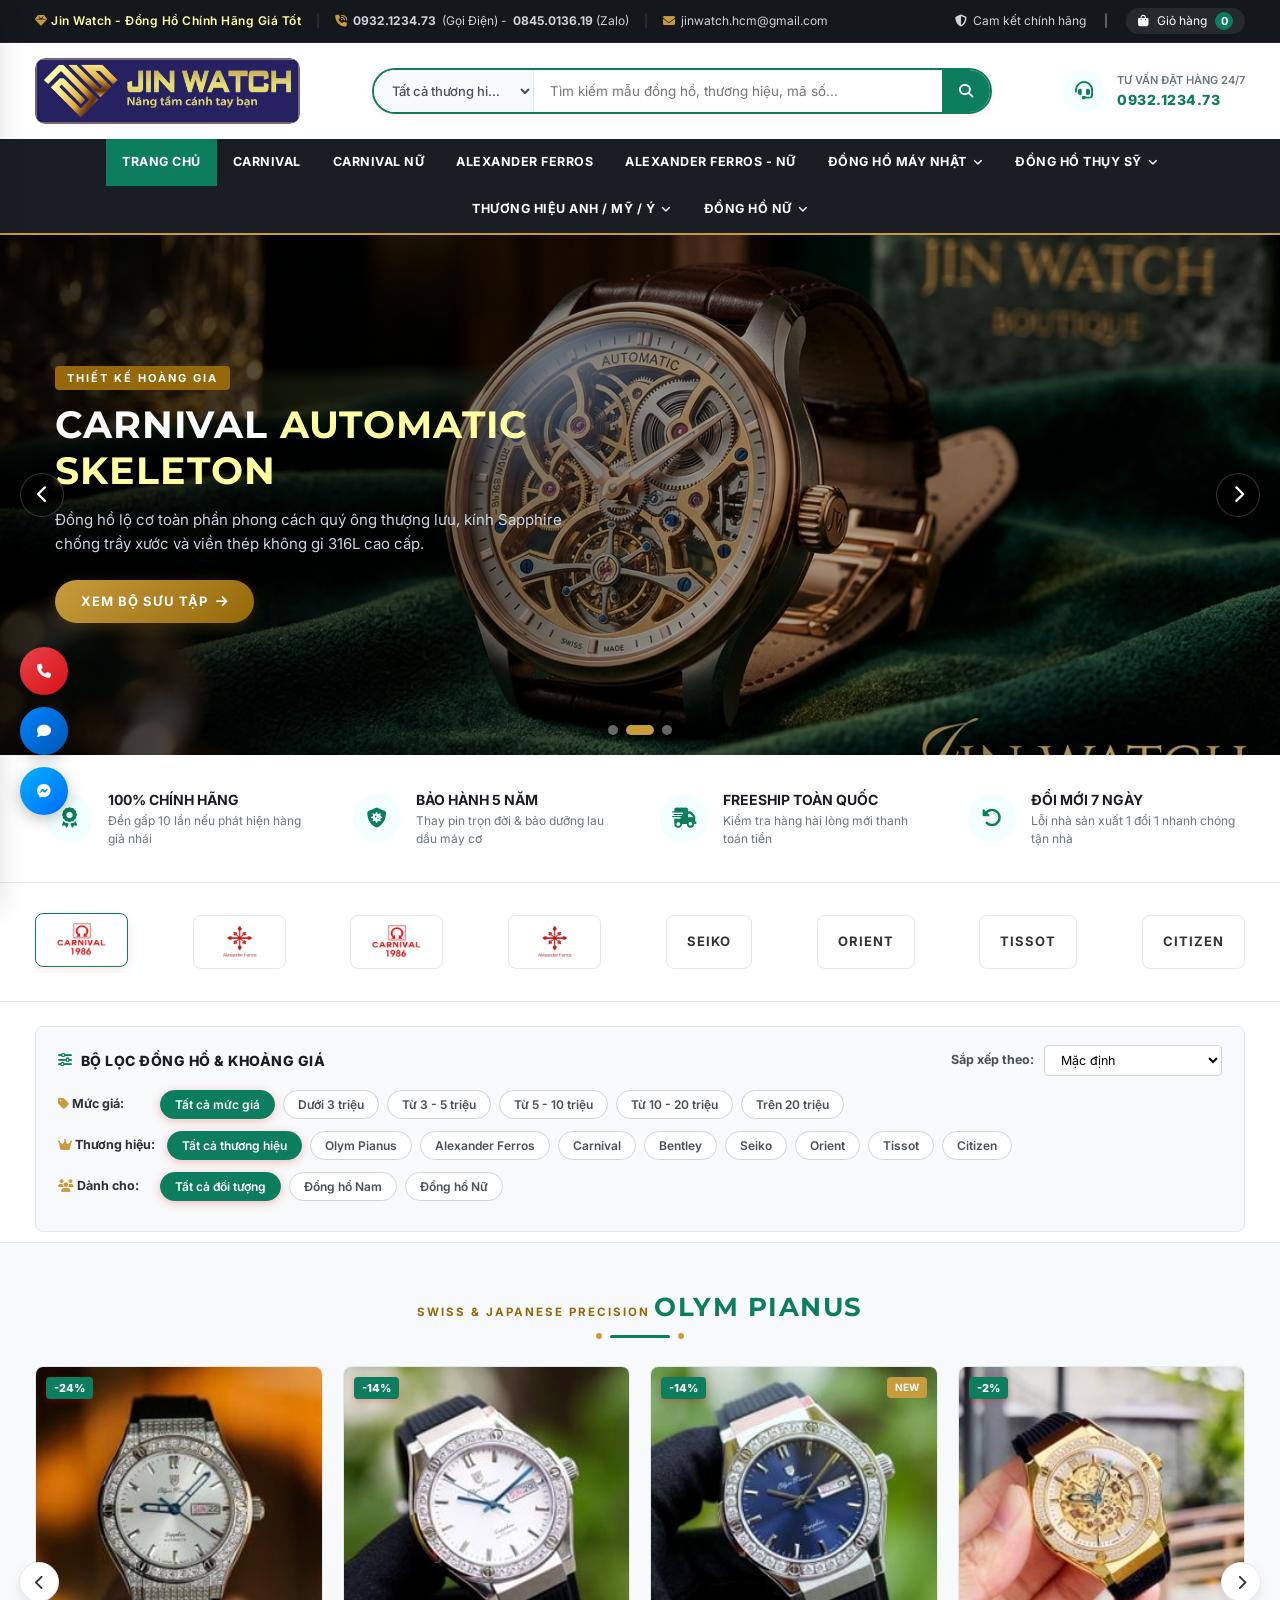
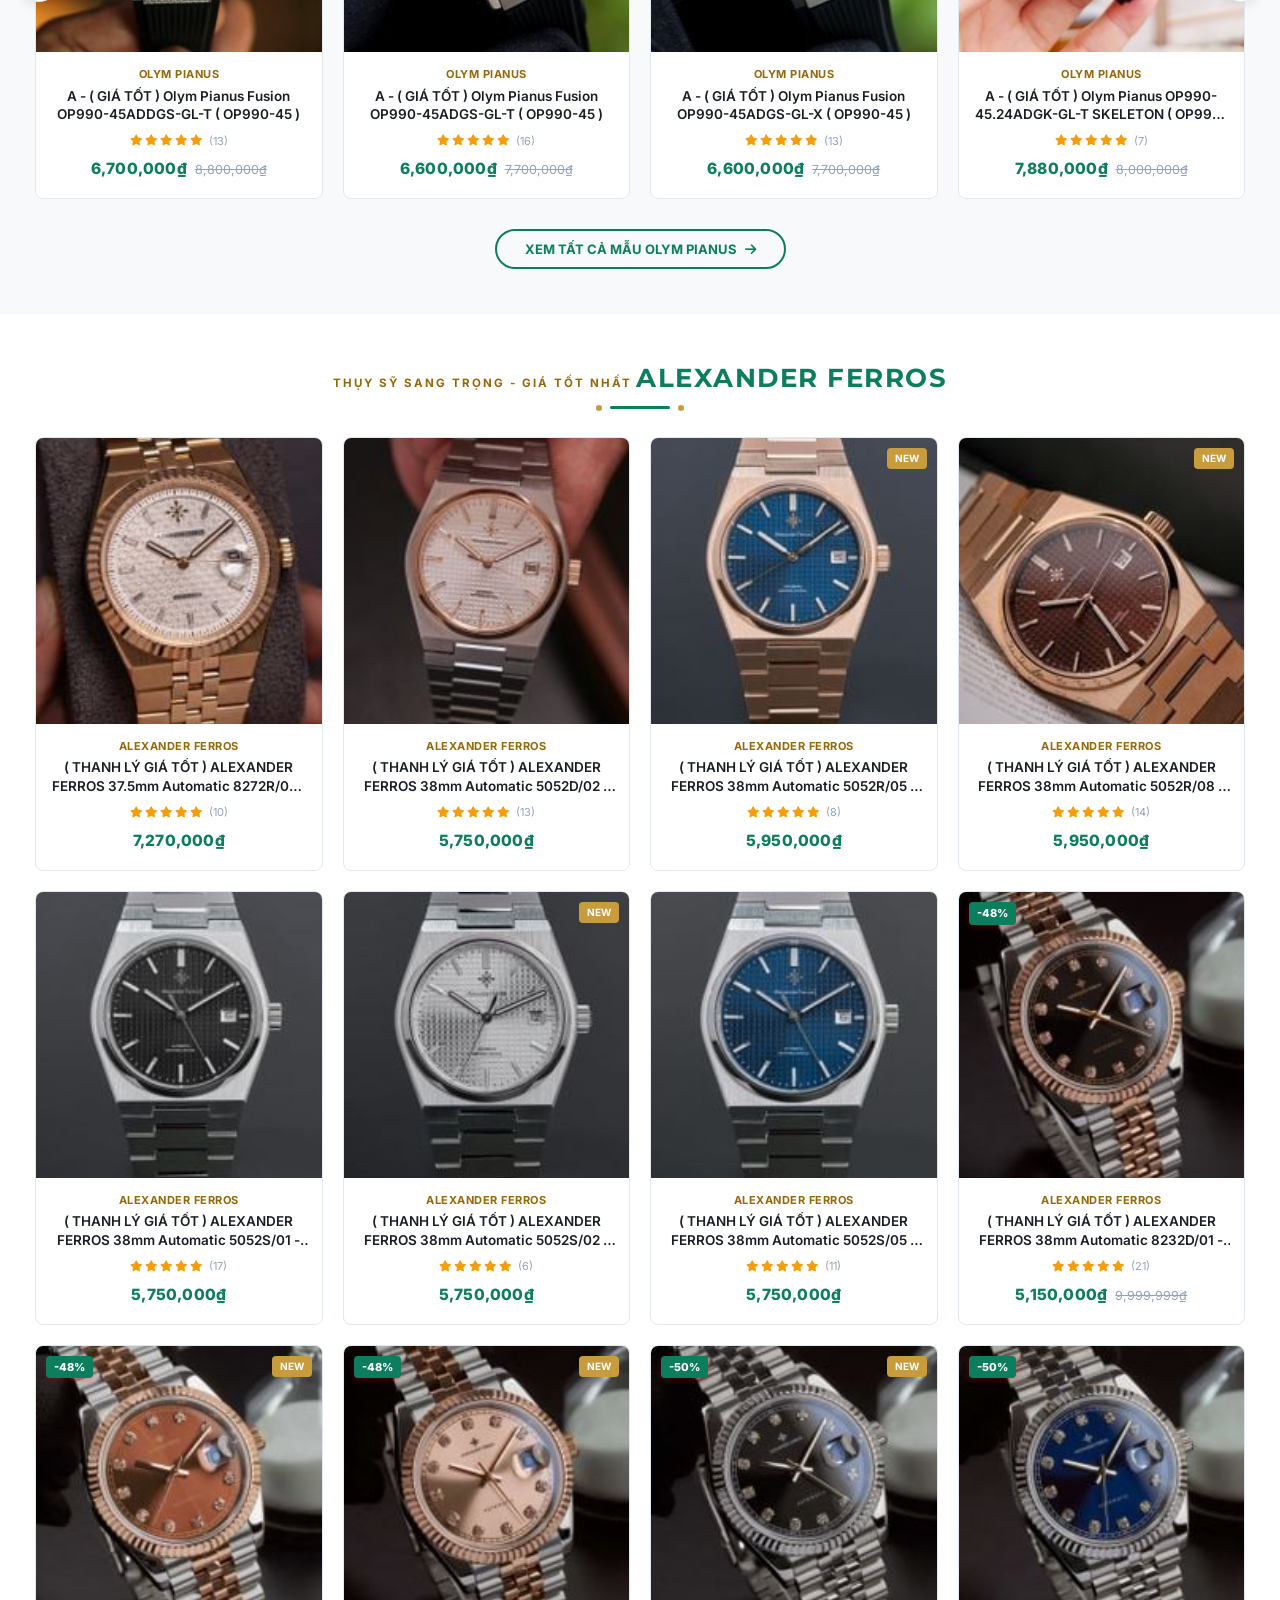
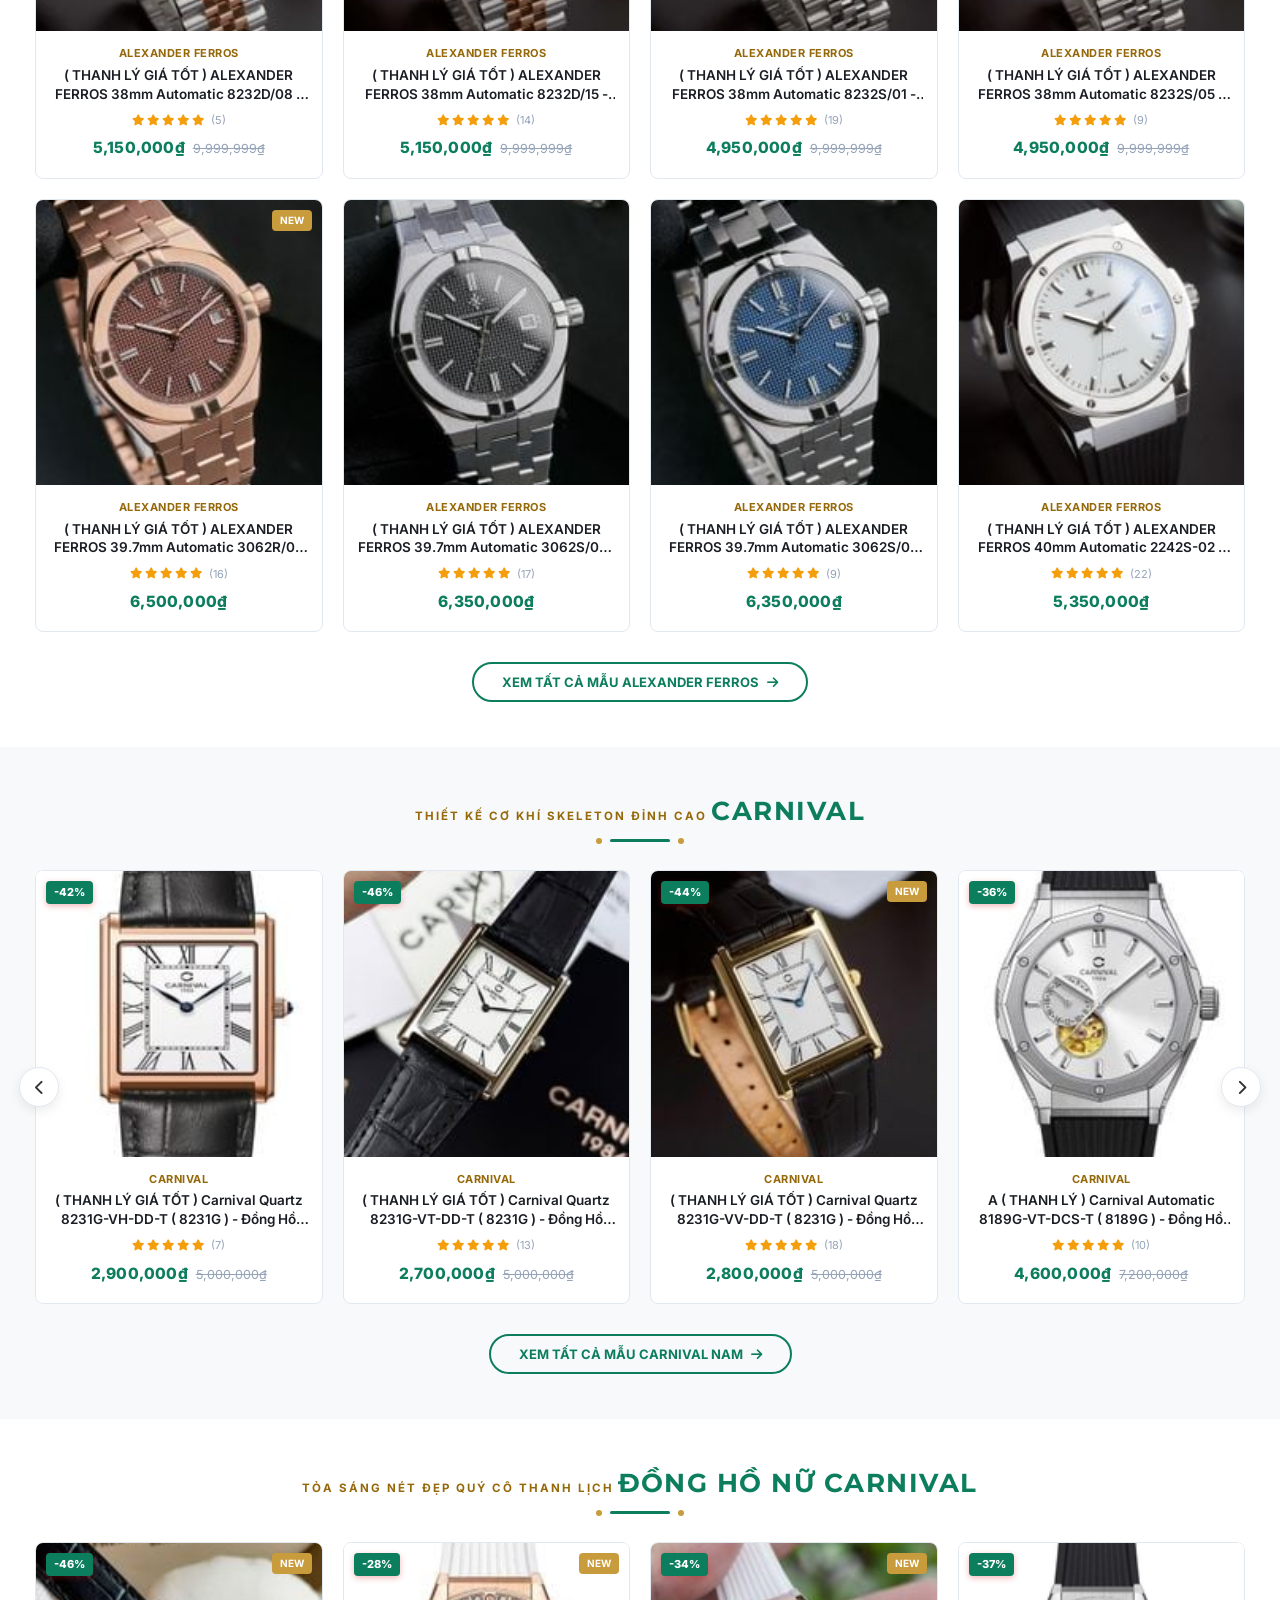
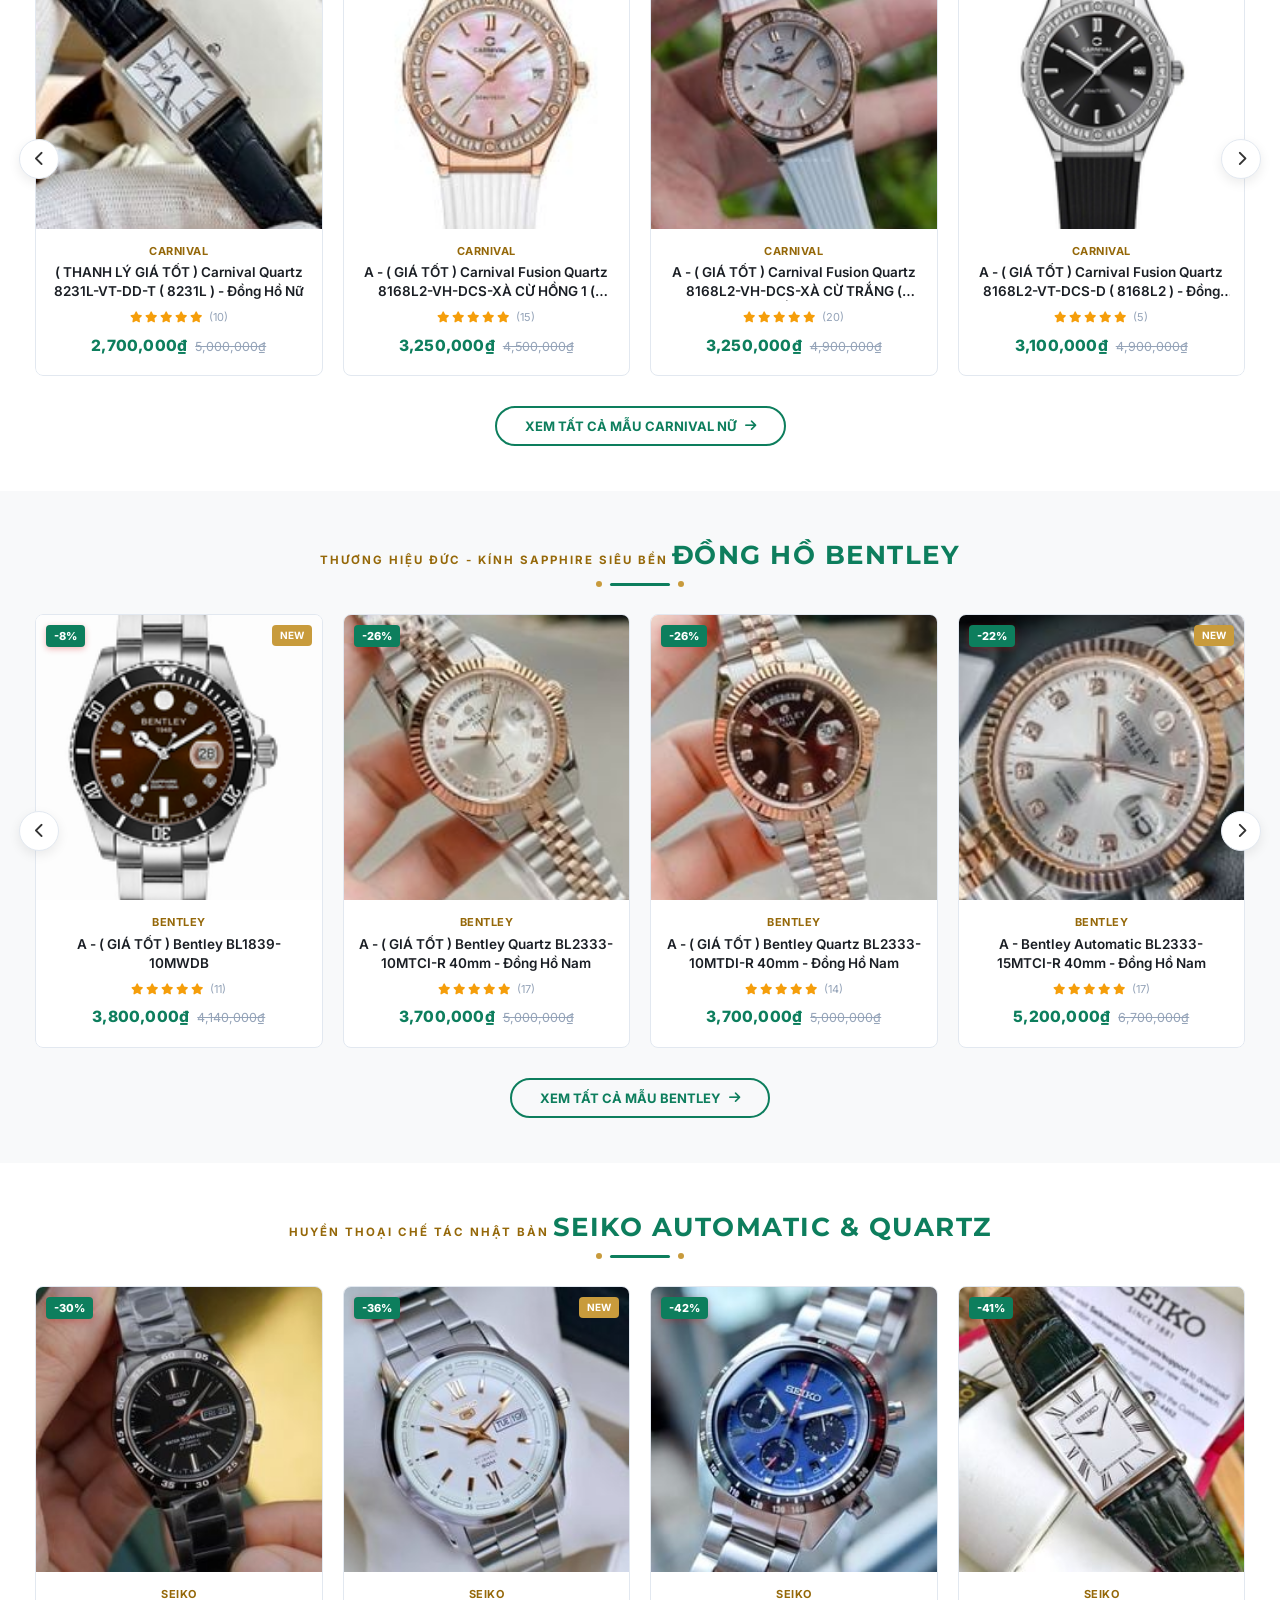
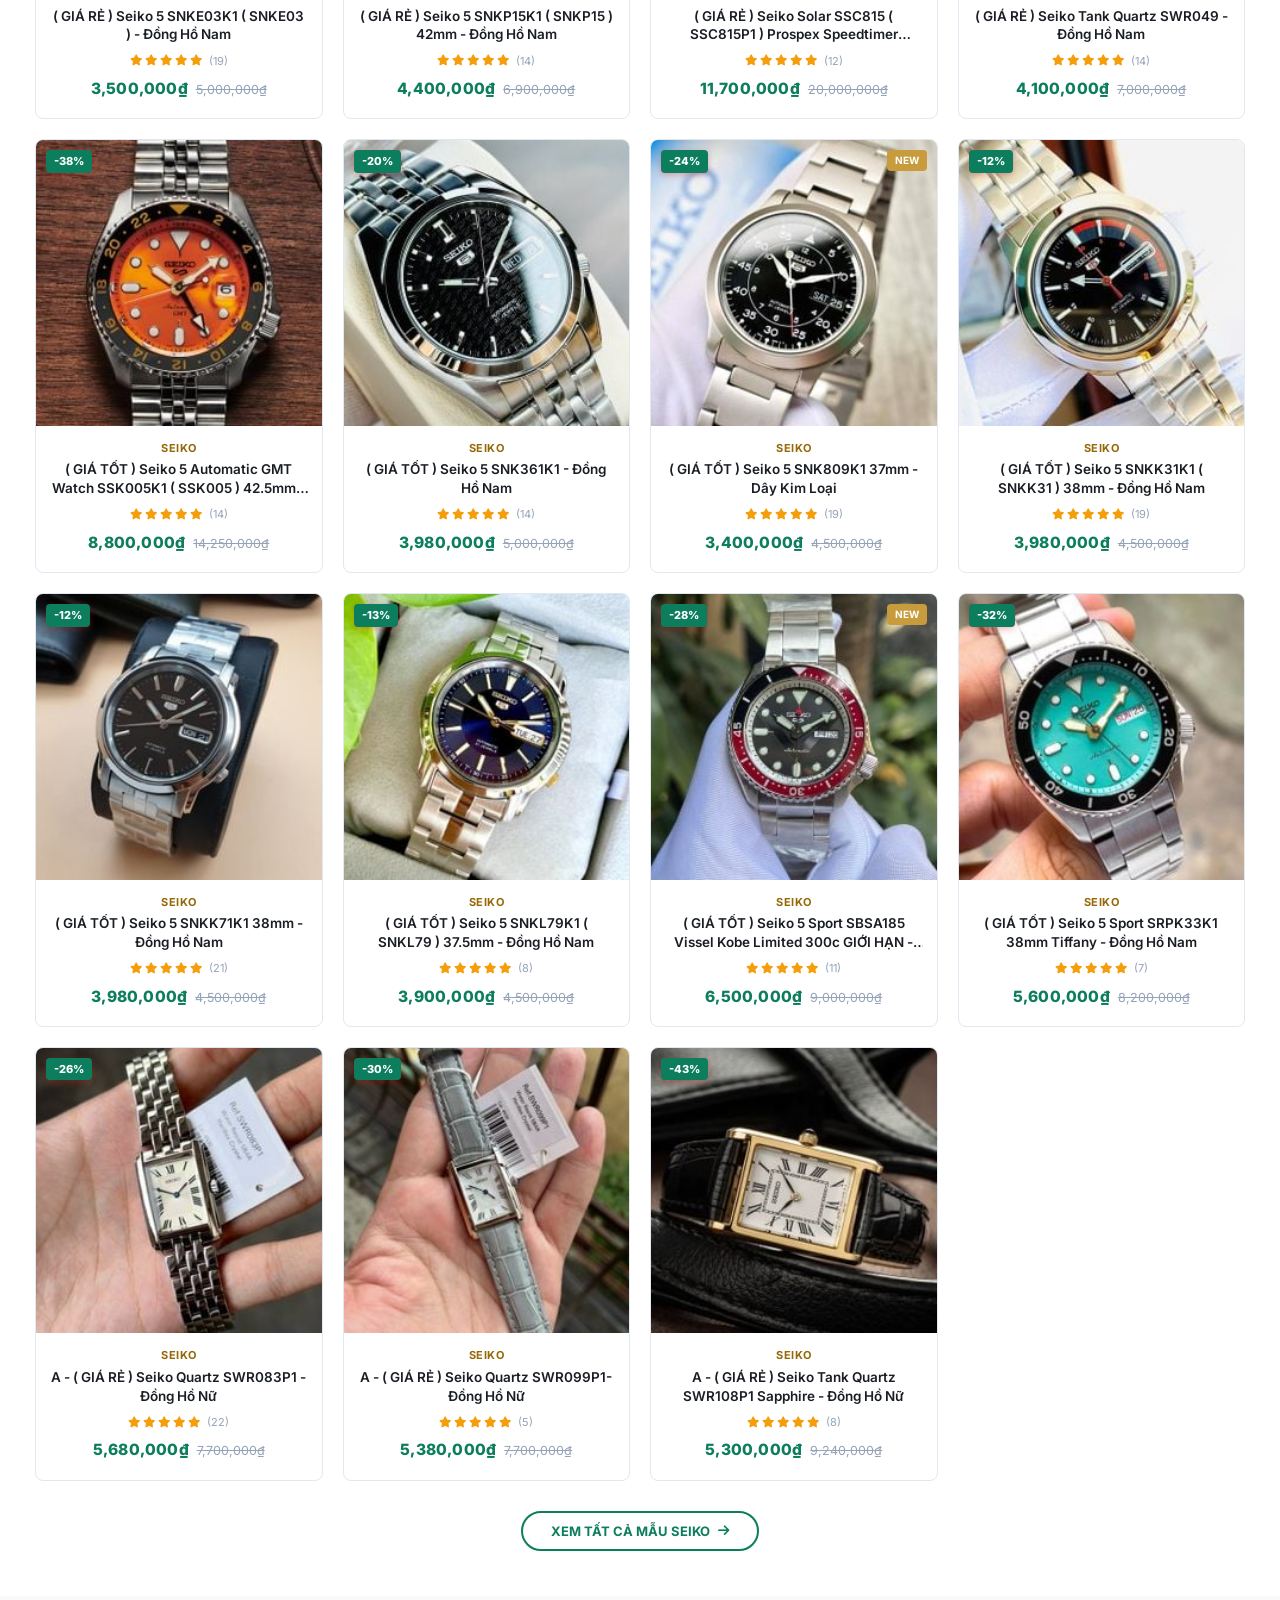
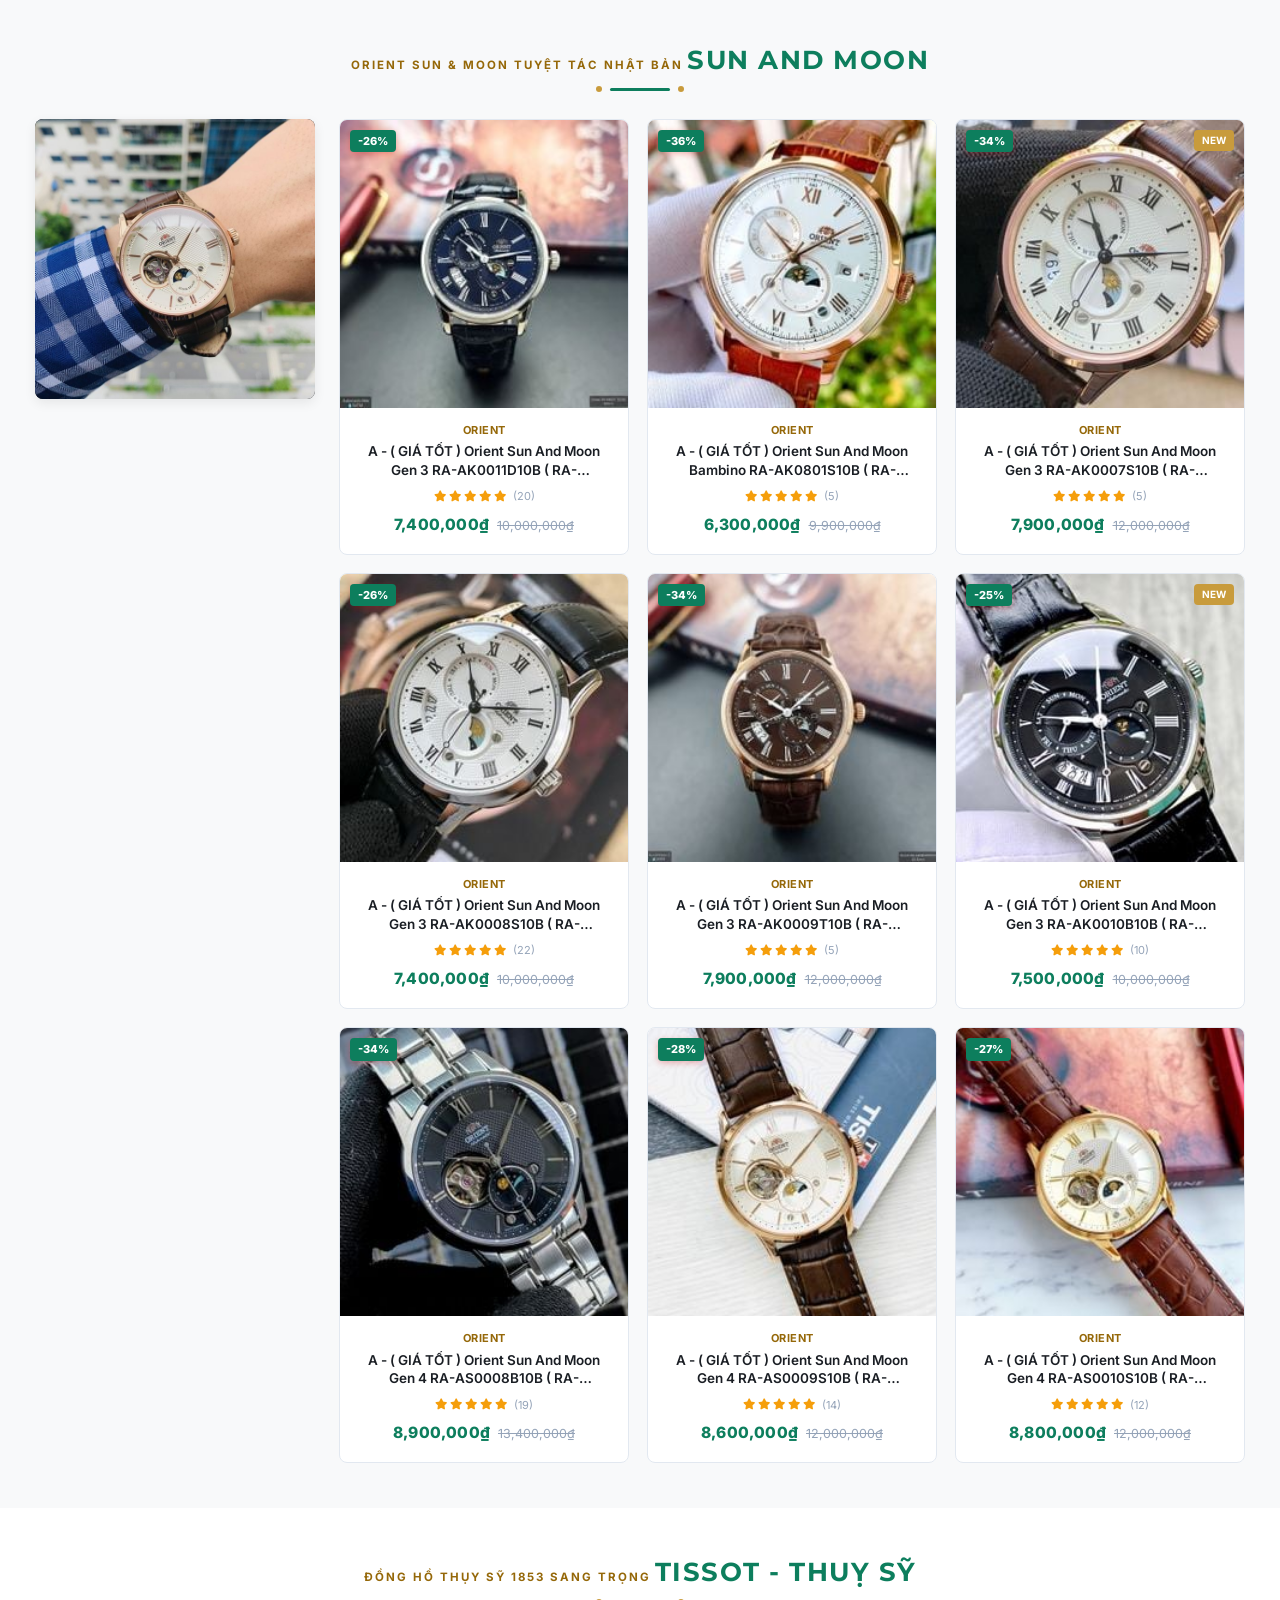
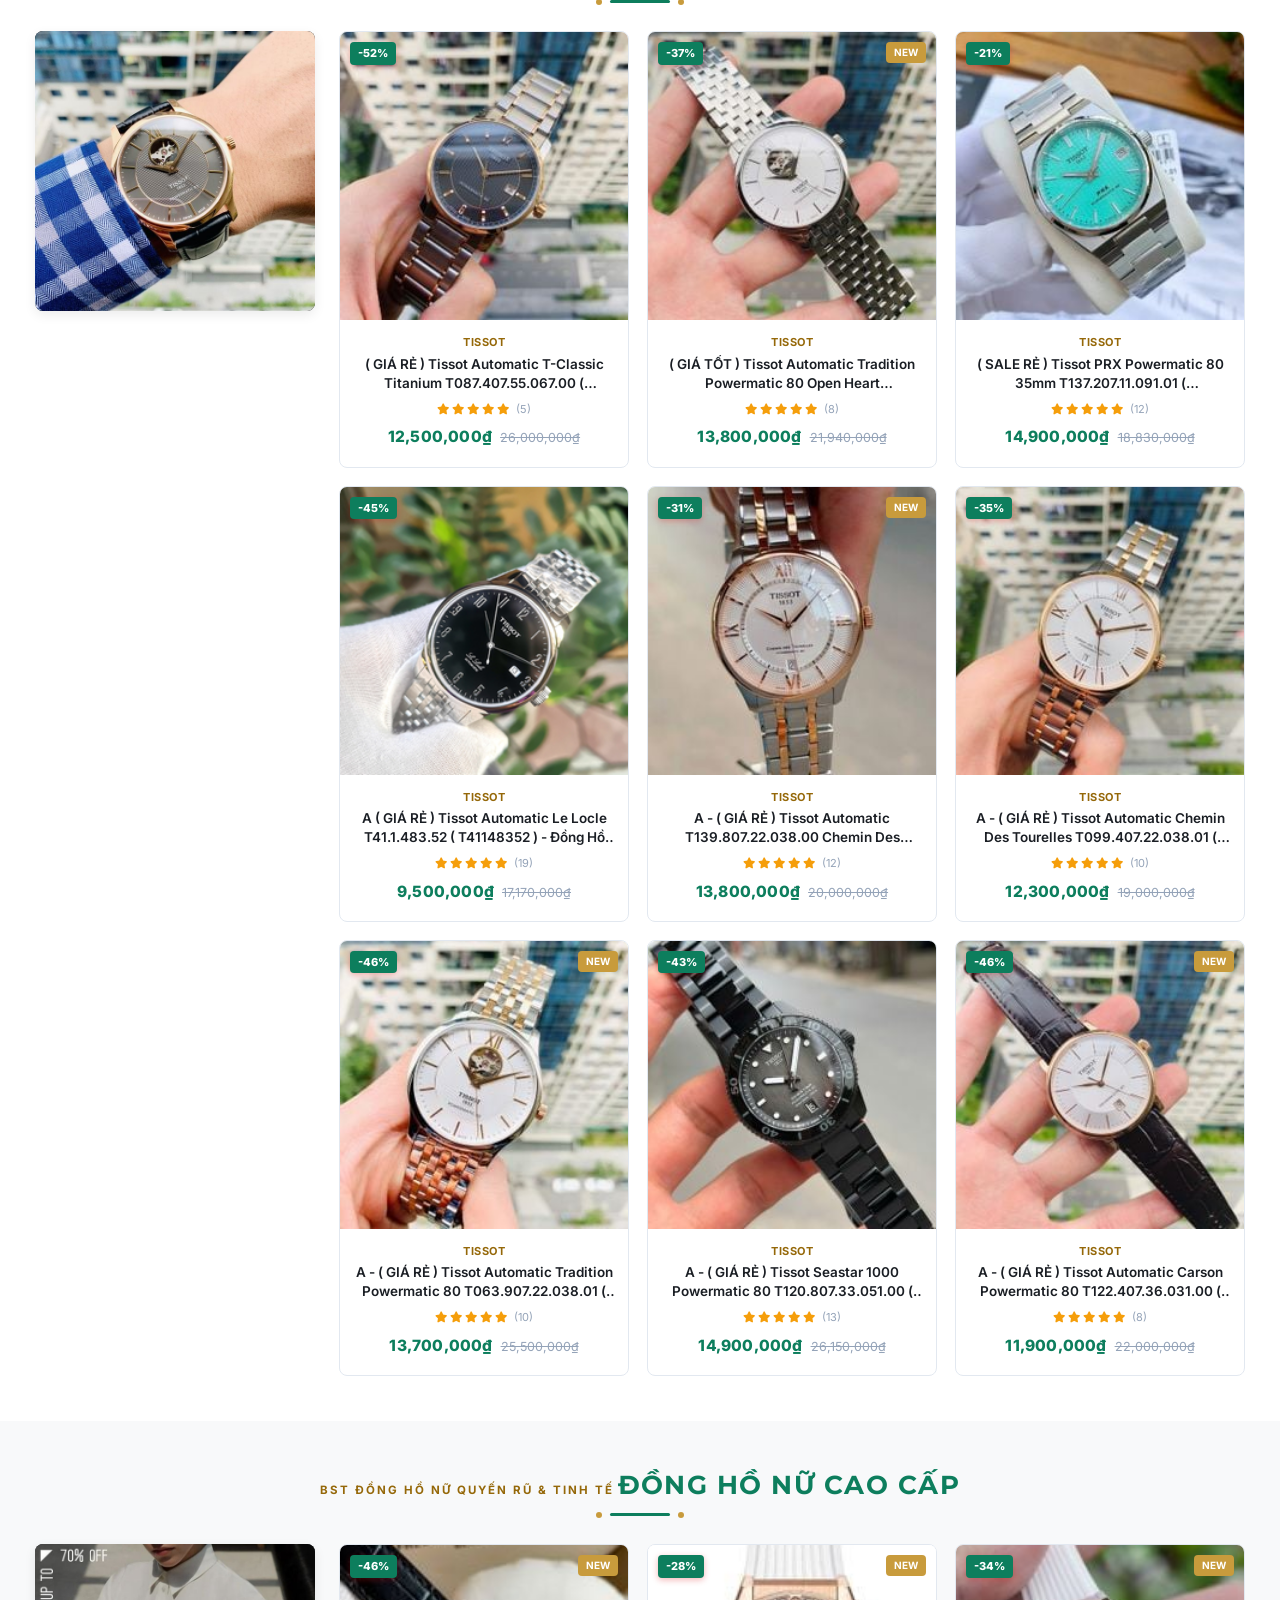
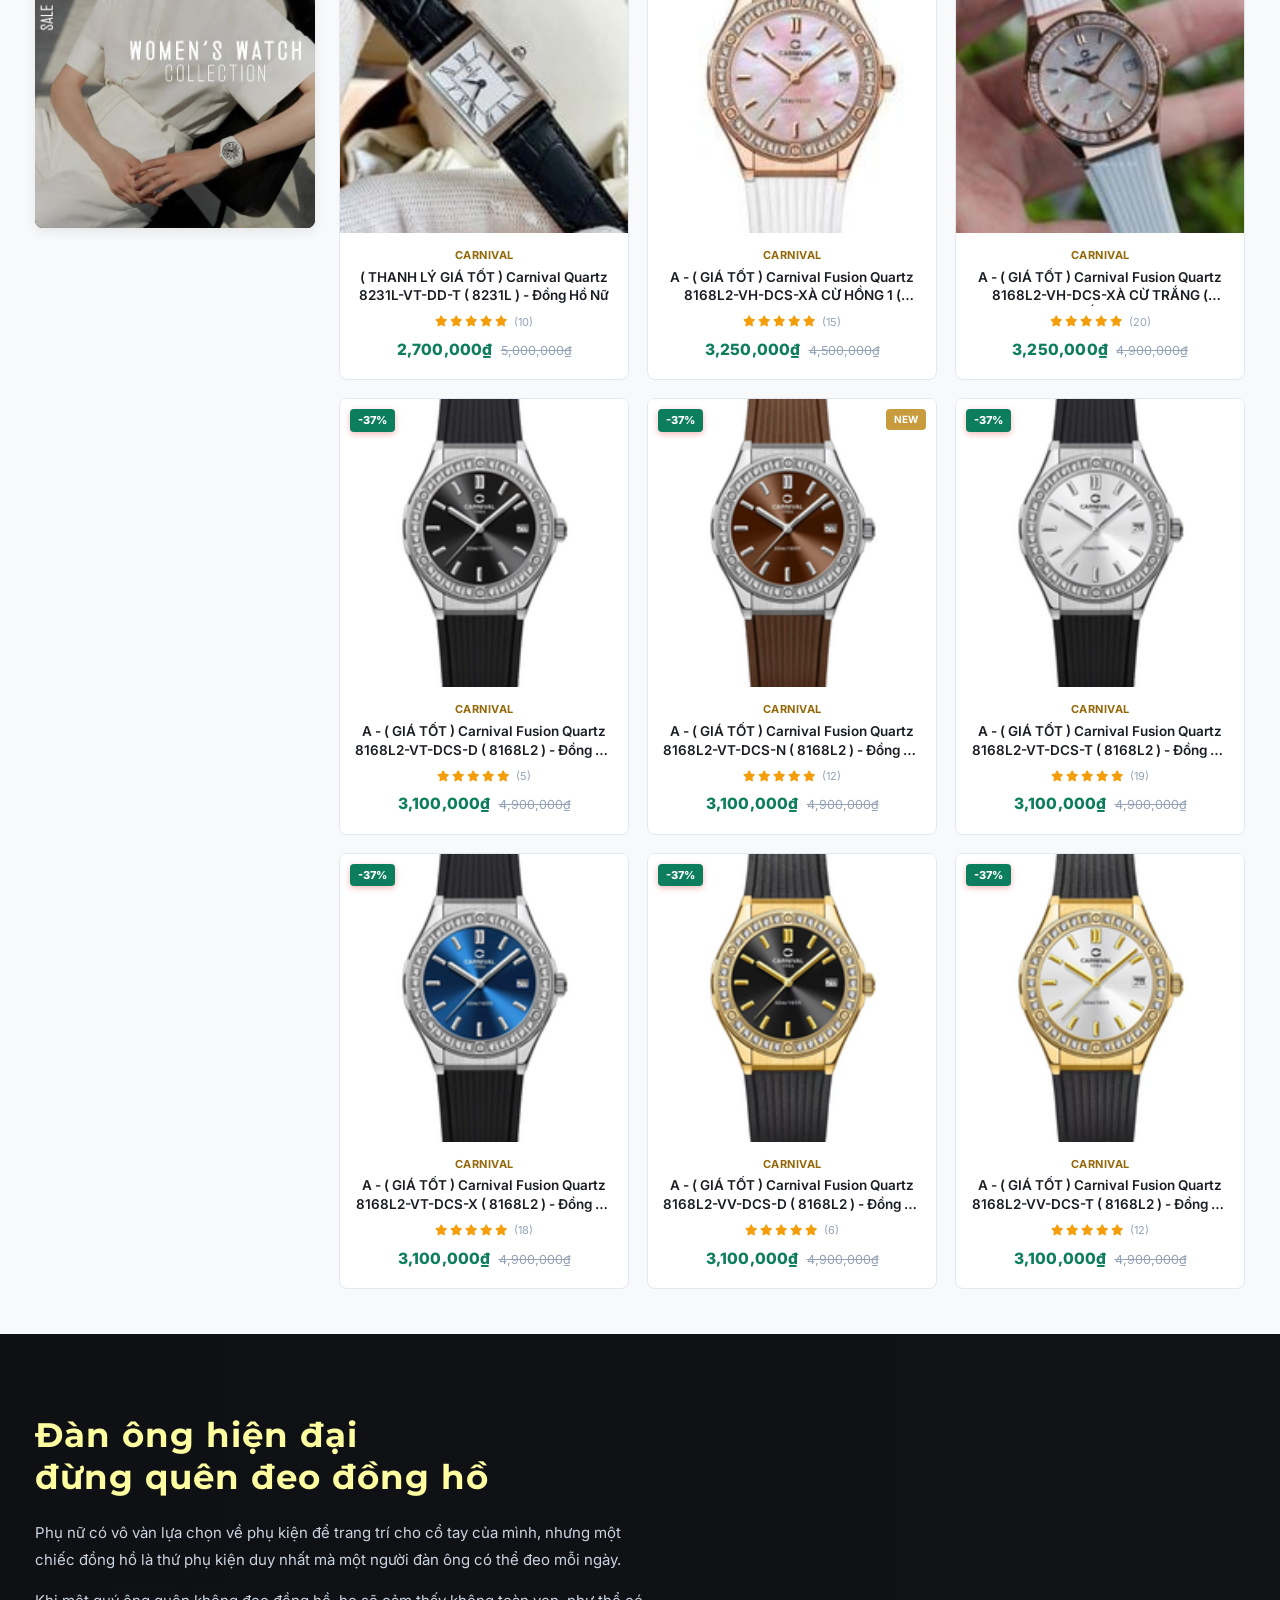
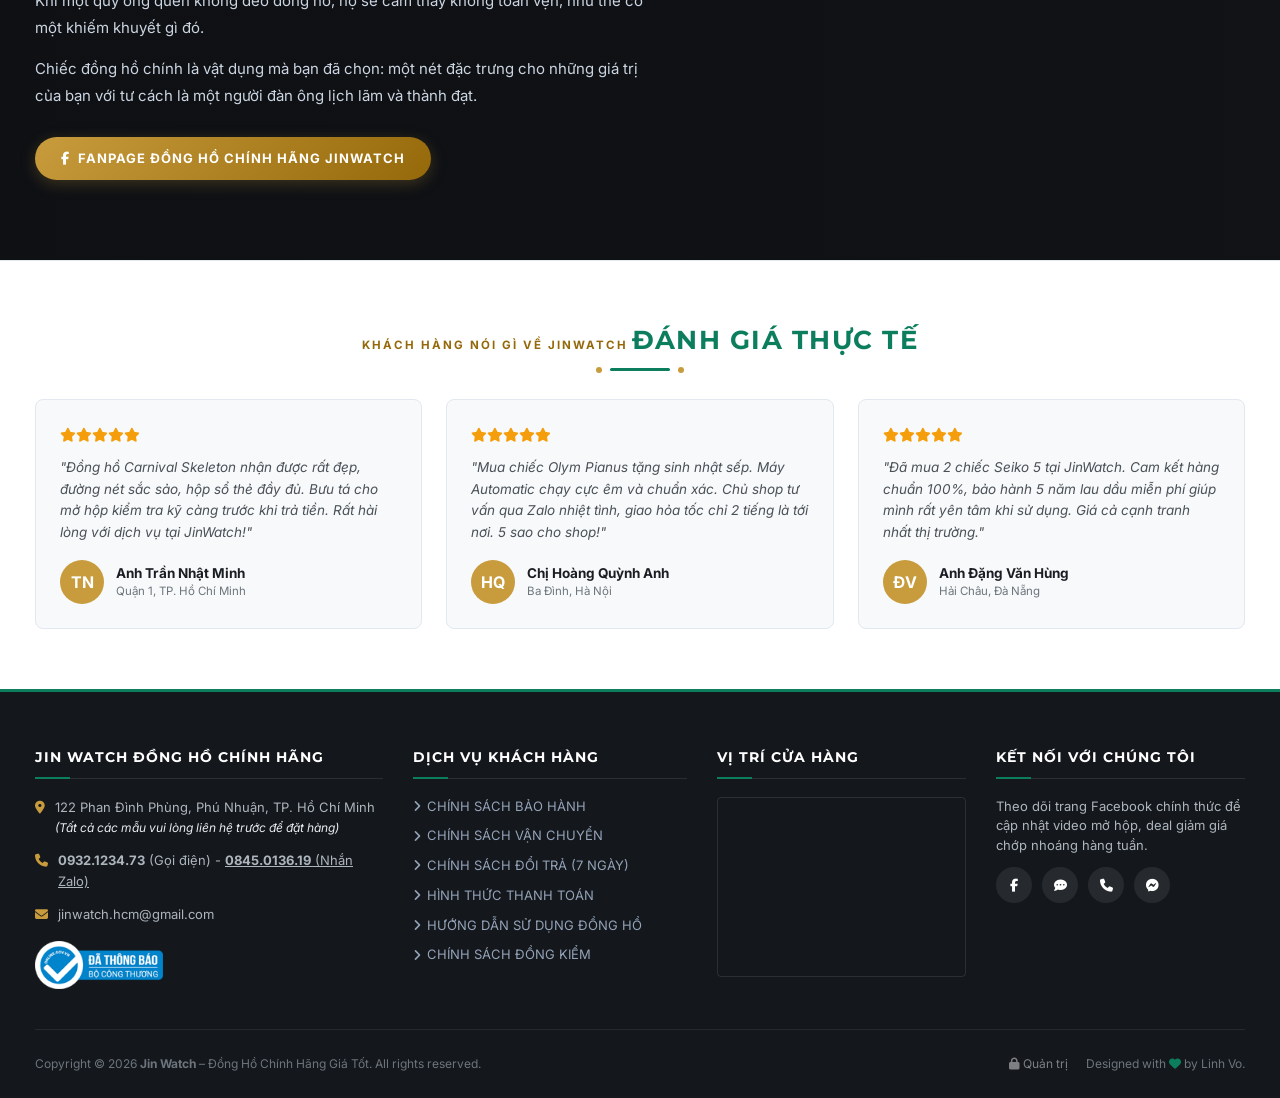
==== index.html @ e4d6e457 "change logo,favicon" ====
<!DOCTYPE html>
<html lang="vi">

<head>
  <meta charset="UTF-8">
  <meta http-equiv="X-UA-Compatible" content="IE=edge">
  <meta name="viewport" content="width=device-width, initial-scale=1.0">
  <title>Đồng Hồ Chính Hãng – JinWatch</title>

  <!-- SEO Meta Tags -->
  <meta name="description"
    content="JinWatch - Hệ thống phân phối đồng hồ chính hãng giá tốt tại Việt Nam. Carnival, Olym Pianus, Bentley, Seiko, Citizen, Orient, Tissot. Bảo hành 5 năm, đền gấp 10 nếu phát hiện hàng giả.">
  <meta name="keywords"
    content="Jinwatch, đồng hồ chính hãng, đồng hồ nam, đồng hồ nữ, carnival, olym pianus, bentley, seiko, tissot">
  <meta property="og:title" content="Đồng Hồ Chính Hãng – JinWatch">
  <meta property="og:description"
    content="JinWatch - Đồng Hồ Chính Hãng Giá Tốt Nhất. Cam kết 100% chính hãng, Freeship toàn quốc, kiểm tra trước khi thanh toán.">
  <meta property="og:image" content="assets/slider-1.png">
  <meta property="og:type" content="website">
  <meta name="theme-color" content="#d61114">

  <link rel="shortcut icon" href="assets/favicon.png" type="image/png">

  <!-- Google Fonts & Font Awesome Icons (With Full Vietnamese Diacritics Support) -->
  <link rel="preconnect" href="https://fonts.googleapis.com">
  <link rel="preconnect" href="https://fonts.gstatic.com" crossorigin>
  <link
    href="https://fonts.googleapis.com/css2?family=Inter:wght@300;400;500;600;700;800&family=Montserrat:ital,wght@0,400;0,500;0,600;0,700;0,800;0,900;1,500;1,700&family=Playfair+Display:ital,wght@0,600;0,700;0,800;0,900;1,600&display=swap"
    rel="stylesheet">
  <link rel="stylesheet" href="https://cdnjs.cloudflare.com/ajax/libs/font-awesome/6.4.2/css/all.min.css">

  <!-- Stylesheet -->
  <link rel="stylesheet" href="css/style.css">

  <!-- Central Shop Configuration -->
  <script src="config.js"></script>
</head>

<body id="dong-ho-chinh-hang">

  <!-- ========================================================
       1. HEADER TOP BAR
       ======================================================== -->
  <header class="header-top">
    <div class="wrapper">
      <div class="header-top-inner">
        <div class="header-top-left">
          <span class="slogan"><i class="fa fa-gem text-gold"></i> Jin Watch - Đồng Hồ Chính Hãng Giá Tốt</span>
          <span class="divider">|</span>
          <a href="tel:0932123473" title="Gọi hotline">
            <i class="fa fa-phone-volume text-gold"></i> <strong>0932.1234.73</strong> (Gọi Điện) -
            <strong>0845.0136.19</strong> (Zalo)
          </a>
          <span class="divider">|</span>
          <a href="mailto:jinwatch.hcm@gmail.com">
            <i class="fa fa-envelope text-gold"></i> jinwatch.hcm@gmail.com
          </a>
        </div>
        <div class="header-top-right">
          <a href="#login" onclick="event.preventDefault(); window.app.openPolicy('thanh-toan')">
            <i class="fa fa-shield-halved"></i> Cam kết chính hãng
          </a>
          <span class="divider">|</span>
          <div class="cart-top-btn" onclick="window.app.toggleCartDrawer(true)" title="Xem giỏ hàng">
            <i class="fa fa-bag-shopping"></i>
            <span>Giỏ hàng</span>
            <span class="cart-badge" id="cartTopBadge">0</span>
          </div>
        </div>
      </div>
    </div>
  </header>

  <!-- ========================================================
       2. MAIN HEADER (Logo, Search, Contacts)
       ======================================================== -->
  <section class="header-main">
    <div class="wrapper">
      <div class="header-main-inner">
        <!-- Logo -->
        <a href="/" class="site-logo" onclick="window.scrollTo({top: 0, behavior: 'smooth'}); event.preventDefault();">
          <img class="site-logo-img" src="assets/logo.png" alt="JinWatch Logo"
            onerror="this.style.display='none'; document.getElementById('logoFallback').style.display='flex'">
          <div id="logoFallback" class="site-logo-fallback" style="display: none;">
            <div class="logo-brand">Jin<span>WATCH</span></div>
            <div class="logo-tagline">ĐỒNG HỒ CHÍNH HÃNG</div>
          </div>
        </a>

        <!-- Search Bar -->
        <div class="search-wrapper">
          <div class="search-box">
            <select class="search-category-select" id="searchCategory" title="Chọn danh mục">
              <option value="0">Tất cả thương hiệu</option>
              <option value="CARNIVAL">CARNIVAL</option>
              <option value="ALEXANDER FERROS">ALEXANDER FERROS</option>
              <option value="OLYM PIANUS">OLYM PIANUS</option>
              <option value="BENTLEY">BENTLEY</option>
              <option value="SEIKO">SEIKO</option>
              <option value="CITIZEN">CITIZEN</option>
              <option value="ORIENT">ORIENT</option>
              <option value="TISSOT">TISSOT</option>
              <option value="ĐỒNG HỒ NỮ">ĐỒNG HỒ NỮ</option>
            </select>
            <input type="text" class="search-input" id="searchInput"
              placeholder="Tìm kiếm mẫu đồng hồ, thương hiệu, mã số..." autocomplete="off">
            <button class="search-btn" title="Tìm kiếm"
              onclick="window.app.filterCatalog(document.getElementById('searchInput').value)">
              <i class="fa fa-magnifying-glass"></i>
            </button>
          </div>
          <!-- Smart Suggestion Dropdown -->
          <div class="smart-search-dropdown" id="searchDropdown"></div>
        </div>

        <!-- Hotlines info desktop -->
        <div class="header-hotline-box">
          <div class="hotline-icon">
            <i class="fa fa-headset"></i>
          </div>
          <div class="hotline-text">
            <small>Tư vấn đặt hàng 24/7</small>
            <a href="tel:0932123473"><strong>0932.1234.73</strong></a>
          </div>
        </div>

        <!-- Mobile Toggles -->
        <div class="mobile-header-toggles">
          <button class="mobile-toggle-btn" onclick="window.app.toggleCartDrawer(true)" title="Giỏ hàng">
            <i class="fa fa-bag-shopping"></i>
            <span class="cart-badge" id="cartMainBadge" style="position:absolute; top:-2px; right:-2px;">0</span>
          </button>
          <button class="mobile-toggle-btn" onclick="window.app.toggleMobileMenu(true)" title="Menu">
            <i class="fa fa-bars"></i>
          </button>
        </div>
      </div>
    </div>
  </section>

  <!-- ========================================================
       3. NAVIGATION BAR (Desktop Menu & Mega Menu)
       ======================================================== -->
  <nav class="header-nav">
    <div class="wrapper">
      <ul class="nav-menu">
        <li class="nav-item active">
          <a href="/" class="nav-link">TRANG CHỦ</a>
        </li>
        <li class="nav-item">
          <a href="#carnivalSection" onclick="window.scrollToSection('carnivalSection')" class="nav-link">CARNIVAL</a>
        </li>
        <li class="nav-item">
          <a href="#carnivalNuSection" onclick="window.scrollToSection('carnivalNuSection')" class="nav-link">CARNIVAL
            NỮ</a>
        </li>
        <li class="nav-item">
          <a href="#alexanderFerrosSection" onclick="window.scrollToSection('alexanderFerrosSection')"
            class="nav-link">ALEXANDER FERROS</a>
        </li>
        <li class="nav-item">
          <a href="#alexanderFerrosSection" onclick="window.scrollToSection('alexanderFerrosSection')"
            class="nav-link">ALEXANDER FERROS - NỮ</a>
        </li>
        <!-- Japan Dropdown -->
        <li class="nav-item">
          <a href="#japan" class="nav-link">
            ĐỒNG HỒ MÁY NHẬT <i class="fa fa-angle-down"></i>
          </a>
          <ul class="nav-dropdown">
            <li class="nav-dropdown-item"><a href="#seikoSection"
                onclick="window.scrollToSection('seikoSection')">SEIKO</a></li>
            <li class="nav-dropdown-item"><a href="#olymPianusSection"
                onclick="window.scrollToSection('olymPianusSection')">OLYM PIANUS</a></li>
            <li class="nav-dropdown-item"><a href="#sunMoonSection"
                onclick="window.scrollToSection('sunMoonSection')">ORIENT</a></li>
            <li class="nav-dropdown-item"><a href="#japan" onclick="window.app.filterCatalog('CITIZEN')">CITIZEN</a>
            </li>
            <li class="nav-dropdown-item"><a href="#bentleySection"
                onclick="window.scrollToSection('bentleySection')">BENTLEY</a></li>
            <li class="nav-dropdown-item"><a href="#japan" onclick="window.app.filterCatalog('BULOVA')">BULOVA</a></li>
            <li class="nav-dropdown-item"><a href="#japan" onclick="window.app.filterCatalog('CASIO')">CASIO</a></li>
            <li class="nav-dropdown-item"><a href="#japan" onclick="window.app.filterCatalog('OLYMPIA STAR')">OLYMPIA
                STAR</a></li>
            <li class="nav-dropdown-item"><a href="#japan" onclick="window.app.filterCatalog('SRWATCH')">SRWATCH</a>
            </li>
          </ul>
        </li>
        <!-- Swiss Dropdown -->
        <li class="nav-item">
          <a href="#swiss" class="nav-link">
            ĐỒNG HỒ THỤY SỸ <i class="fa fa-angle-down"></i>
          </a>
          <ul class="nav-dropdown">
            <li class="nav-dropdown-item"><a href="#tissotSection"
                onclick="window.scrollToSection('tissotSection')">TISSOT</a></li>
            <li class="nav-dropdown-item"><a href="#swiss" onclick="window.app.filterCatalog('LONGINES')">LONGINES</a>
            </li>
            <li class="nav-dropdown-item"><a href="#swiss"
                onclick="window.app.filterCatalog('FREDERIQUE CONSTANT')">FREDERIQUE CONSTANT</a></li>
            <li class="nav-dropdown-item"><a href="#swiss" onclick="window.app.filterCatalog('MOVADO')">MOVADO</a></li>
            <li class="nav-dropdown-item"><a href="#swiss" onclick="window.app.filterCatalog('MAURICE LACROIX')">MAURICE
                LACROIX</a></li>
            <li class="nav-dropdown-item"><a href="#swiss" onclick="window.app.filterCatalog('MIDO')">MIDO</a></li>
            <li class="nav-dropdown-item"><a href="#swiss" onclick="window.app.filterCatalog('OMEGA')">OMEGA X
                SWATCH</a></li>
            <li class="nav-dropdown-item"><a href="#swiss" onclick="window.app.filterCatalog('OGIVAL')">OGIVAL</a></li>
          </ul>
        </li>
        <!-- UK/US/IT Dropdown -->
        <li class="nav-item">
          <a href="#brands" class="nav-link">
            THƯƠNG HIỆU ANH / MỸ / Ý <i class="fa fa-angle-down"></i>
          </a>
          <ul class="nav-dropdown">
            <li class="nav-dropdown-item"><a href="#brands" onclick="window.app.filterCatalog('THOMAS EARNSHAW')">THOMAS
                EARNSHAW</a></li>
            <li class="nav-dropdown-item"><a href="#brands" onclick="window.app.filterCatalog('INVICTA')">INVICTA</a>
            </li>
            <li class="nav-dropdown-item"><a href="#brands" onclick="window.app.filterCatalog('FOSSIL')">FOSSIL</a></li>
            <li class="nav-dropdown-item"><a href="#brands" onclick="window.app.filterCatalog('EMPORIO ARMANI')">EMPORIO
                ARMANI</a></li>
            <li class="nav-dropdown-item"><a href="#brands" onclick="window.app.filterCatalog('JUST CAVALLI')">JUST
                CAVALLI</a></li>
            <li class="nav-dropdown-item"><a href="#brands" onclick="window.app.filterCatalog('GUESS')">GUESS</a></li>
          </ul>
        </li>
        <!-- Women Mega Menu -->
        <li class="nav-item has-mega">
          <a href="#womenWatchSection" onclick="window.scrollToSection('womenWatchSection')" class="nav-link">
            ĐỒNG HỒ NỮ <i class="fa fa-angle-down"></i>
          </a>
          <div class="nav-megamenu">
            <div class="wrapper">
              <div class="megamenu-grid">
                <div class="megamenu-column">
                  <h4>PHÂN KHÚC GIÁ</h4>
                  <ul>
                    <li><a href="#women" onclick="window.app.filterCatalog('1 - 3 triệu')"><i
                          class="fa fa-tag text-gold"></i> Đồng hồ Nữ (1 - 3 Triệu)</a></li>
                    <li><a href="#women" onclick="window.app.filterCatalog('3 - 5 triệu')"><i
                          class="fa fa-tag text-gold"></i> Đồng hồ Nữ (3 - 5 Triệu)</a></li>
                    <li><a href="#women" onclick="window.app.filterCatalog('5 - 10 triệu')"><i
                          class="fa fa-tag text-gold"></i> Đồng hồ Nữ (5 - 10 Triệu)</a></li>
                    <li><a href="#women" onclick="window.app.filterCatalog('trên 10 triệu')"><i
                          class="fa fa-tag text-gold"></i> Đồng hồ Nữ (Trên 10 Triệu)</a></li>
                  </ul>
                </div>
                <div class="megamenu-column">
                  <h4>THƯƠNG HIỆU HÀNG ĐẦU</h4>
                  <ul>
                    <li><a href="#carnivalNuSection" onclick="window.scrollToSection('carnivalNuSection')">CARNIVAL
                        NỮ</a></li>
                    <li><a href="#women" onclick="window.app.filterCatalog('CITIZEN NỮ')">CITIZEN NỮ</a></li>
                    <li><a href="#women" onclick="window.app.filterCatalog('ORIENT NỮ')">ORIENT NỮ</a></li>
                    <li><a href="#women" onclick="window.app.filterCatalog('TISSOT NỮ')">TISSOT NỮ</a></li>
                    <li><a href="#women" onclick="window.app.filterCatalog('BULOVA NỮ')">BULOVA NỮ</a></li>
                  </ul>
                </div>
                <div class="megamenu-column">
                  <h4>SANG TRỌNG & ĐÍNH ĐÁ</h4>
                  <ul>
                    <li><a href="#olymPianusSection" onclick="window.scrollToSection('olymPianusSection')">Olym Pianus
                        Fusion OP990-45 (Nữ)</a></li>
                    <li><a href="#women" onclick="window.app.filterCatalog('SEIKO NỮ')">SEIKO NỮ</a></li>
                    <li><a href="#women" onclick="window.app.filterCatalog('OGIVAL NỮ')">OGIVAL NỮ (Thụy Sỹ)</a></li>
                    <li><a href="#women" onclick="window.app.filterCatalog('MOVADO NỮ')">MOVADO NỮ</a></li>
                    <li><a href="#women" onclick="window.app.filterCatalog('LONGINES NỮ')">LONGINES NỮ</a></li>
                  </ul>
                </div>
                <div class="megamenu-column">
                  <h4>ĐỒNG HỒ CẶP ĐÔI</h4>
                  <ul>
                    <li><a href="#couples" onclick="window.app.filterCatalog('Đồng hồ cặp')"><i
                          class="fa fa-heart text-primary"></i> ĐỒNG HỒ CẶP ĐÔI CAO CẤP</a></li>
                    <li><a href="#couples" onclick="window.app.filterCatalog('Carnival cặp')"><i
                          class="fa fa-heart text-primary"></i> CARNIVAL CẶP</a></li>
                    <li><a href="#couples" onclick="window.app.filterCatalog('Alexander Ferros cặp')"><i
                          class="fa fa-heart text-primary"></i> ALEXANDER FERROS CẶP</a></li>
                  </ul>
                </div>
              </div>
            </div>
          </div>
        </li>
      </ul>
    </div>
  </nav>

  <!-- ========================================================
       4. HERO BANNER SLIDER
       ======================================================== -->
  <section class="hero-slider-section" id="heroSlider">
    <div class="hero-slider-container">
      <!-- Slide 1 -->
      <div class="hero-slide active">
        <img class="hero-slide-bg" src="assets/slider-1.png" alt="Omega Speedmaster Moonphase">
        <div class="hero-slide-overlay">
          <div class="wrapper" style="width: 100%;">
            <div class="hero-slide-content">
              <span class="hero-tag">Bộ Sưu Tập Tuyệt Tác</span>
              <h1 class="hero-title">OMEGA SPEEDMASTER <span>MOONPHASE</span></h1>
              <p class="hero-desc">Đỉnh cao chế tác đồng hồ thế giới với lịch tuần trăng tinh tế, bộ máy tự động cơ khí
                Thụy Sỹ chính xác tuyệt đối.</p>
              <div class="hero-btn-group">
                <a href="#olymPianusSection" class="btn-luxury" onclick="window.scrollToSection('olymPianusSection')">
                  Khám phá ngay <i class="fa fa-arrow-right"></i>
                </a>
                <a href="#whyUsSection" class="btn-outline-white" onclick="window.scrollToSection('whyUsSection')">
                  Tìm hiểu thêm
                </a>
              </div>
            </div>
          </div>
        </div>
      </div>

      <!-- Slide 2 -->
      <div class="hero-slide">
        <img class="hero-slide-bg" src="assets/slider-2.png" alt="Carnival Skeleton Mechanical">
        <div class="hero-slide-overlay">
          <div class="wrapper" style="width: 100%;">
            <div class="hero-slide-content">
              <span class="hero-tag" style="background:var(--color-gold-dark);">Thiết Kế Hoàng Gia</span>
              <h2 class="hero-title">CARNIVAL <span>AUTOMATIC SKELETON</span></h2>
              <p class="hero-desc">Đồng hồ lộ cơ toàn phần phong cách quý ông thượng lưu, kính Sapphire chống trầy xước
                và viền thép không gỉ 316L cao cấp.</p>
              <div class="hero-btn-group">
                <a href="#carnivalSection" class="btn-luxury" onclick="window.scrollToSection('carnivalSection')">
                  Xem bộ sưu tập <i class="fa fa-arrow-right"></i>
                </a>
              </div>
            </div>
          </div>
        </div>
      </div>

      <!-- Slide 3 -->
      <div class="hero-slide">
        <img class="hero-slide-bg" src="assets/slider-3.png" alt="Bộ Sưu Tập Đồng Hồ Thụy Sỹ & Nhật Bản JinWatch">
        <div class="hero-slide-overlay">
          <div class="wrapper" style="width: 100%;">
            <div class="hero-slide-content">
              <span class="hero-tag" style="background:var(--color-primary-hover);">Tuyệt Tác Thời Gian</span>
              <h2 class="hero-title">JIN WATCH <span>ULTRA LUXURY</span></h2>
              <p class="hero-desc">Hội tụ những mẫu đồng hồ tinh hoa thế giới từ Thụy Sỹ và Nhật Bản, cam kết chính hãng 100%, bảo hành 5 năm toàn diện.</p>
              <div class="hero-btn-group">
                <a href="#tissotSection" class="btn-luxury" onclick="window.scrollToSection('tissotSection')">
                  Khám phá ngay <i class="fa fa-arrow-right"></i>
                </a>
                <a href="tel:0932123473" class="btn-outline-white">
                  <i class="fa fa-phone"></i> Hotline 0932.1234.73
                </a>
              </div>
            </div>
          </div>
        </div>
      </div>

      <!-- Navigation Arrows -->
      <button class="slider-arrow prev" onclick="window.app.prevSlide()" title="Trước">
        <i class="fa fa-chevron-left"></i>
      </button>
      <button class="slider-arrow next" onclick="window.app.nextSlide()" title="Sau">
        <i class="fa fa-chevron-right"></i>
      </button>

      <!-- Dots Indicators -->
      <div class="slider-dots" id="sliderDots"></div>
    </div>
  </section>

  <!-- ========================================================
       5. VALUES / GUARANTEES BAR
       ======================================================== -->
  <section class="features-bar">
    <div class="wrapper">
      <div class="features-grid">
        <div class="feature-box">
          <div class="feature-icon-wrapper">
            <i class="fa fa-award"></i>
          </div>
          <div class="feature-info">
            <h4>100% CHÍNH HÃNG</h4>
            <p>Đền gấp 10 lần nếu phát hiện hàng giả nhái</p>
          </div>
        </div>
        <div class="feature-box">
          <div class="feature-icon-wrapper">
            <i class="fa fa-shield-virus"></i>
          </div>
          <div class="feature-info">
            <h4>BẢO HÀNH 5 NĂM</h4>
            <p>Thay pin trọn đời & bảo dưỡng lau dầu máy cơ</p>
          </div>
        </div>
        <div class="feature-box">
          <div class="feature-icon-wrapper">
            <i class="fa fa-truck-fast"></i>
          </div>
          <div class="feature-info">
            <h4>FREESHIP TOÀN QUỐC</h4>
            <p>Kiểm tra hàng hài lòng mới thanh toán tiền</p>
          </div>
        </div>
        <div class="feature-box">
          <div class="feature-icon-wrapper">
            <i class="fa fa-rotate-left"></i>
          </div>
          <div class="feature-info">
            <h4>ĐỔI MỚI 7 NGÀY</h4>
            <p>Lỗi nhà sản xuất 1 đổi 1 nhanh chóng tận nhà</p>
          </div>
        </div>
      </div>
    </div>
  </section>

  <!-- ========================================================
       6. FEATURED BRANDS STRIP
       ======================================================== -->
  <section class="featured-brands-strip">
    <div class="wrapper">
      <div class="brands-container">
        <a href="#carnivalSection" class="brand-badge active" onclick="window.scrollToSection('carnivalSection')">
          <img src="assets/brand-1.png" alt="CARNIVAL" onerror="this.outerHTML='<span>CARNIVAL</span>'">
        </a>
        <a href="#alexanderFerrosSection" class="brand-badge"
          onclick="window.scrollToSection('alexanderFerrosSection')">
          <img src="assets/brand-2.png" alt="ALEXANDER FERROS" onerror="this.outerHTML='<span>ALEXANDER FERROS</span>'">
        </a>
        <a href="#olymPianusSection" class="brand-badge" onclick="window.scrollToSection('olymPianusSection')">
          <img src="assets/brand-3.png" alt="OLYM PIANUS" onerror="this.outerHTML='<span>OLYM PIANUS</span>'">
        </a>
        <a href="#bentleySection" class="brand-badge" onclick="window.scrollToSection('bentleySection')">
          <img src="assets/brand-4.png" alt="BENTLEY" onerror="this.outerHTML='<span>BENTLEY</span>'">
        </a>
        <a href="#seikoSection" class="brand-badge" onclick="window.scrollToSection('seikoSection')">
          <span>SEIKO</span>
        </a>
        <a href="#sunMoonSection" class="brand-badge" onclick="window.scrollToSection('sunMoonSection')">
          <span>ORIENT</span>
        </a>
        <a href="#tissotSection" class="brand-badge" onclick="window.scrollToSection('tissotSection')">
          <span>TISSOT</span>
        </a>
        <a href="#womenWatchSection" class="brand-badge" onclick="window.scrollToSection('womenWatchSection')">
          <span>CITIZEN</span>
        </a>
      </div>
    </div>
  </section>

  <!-- ========================================================
       6.5 CATALOG & PRICE FILTER TOOLBAR
       ======================================================== -->
  <section class="catalog-filter-section" id="filterSection">
    <div class="wrapper">
      <div class="filter-card">
        <div class="filter-header">
          <div class="filter-header-title">
            <i class="fa fa-sliders"></i> Bộ lọc đồng hồ & khoảng giá
          </div>
          <div style="display:flex; align-items:center; gap:10px;">
            <label style="font-size:12.5px; font-weight:700; color:#495057;">Sắp xếp theo:</label>
            <select id="sortSelect" onchange="window.app.applySort(this.value)"
              style="padding:6px 12px; border:1px solid #ced4da; border-radius:4px; font-size:12.5px; background:#fff; cursor:pointer;">
              <option value="default">Mặc định</option>
              <option value="price-asc">Giá: Thấp đến Cao</option>
              <option value="price-desc">Giá: Cao đến Thấp</option>
              <option value="discount-desc">Khuyến mãi nhiều nhất</option>
              <option value="name-asc">Tên: A - Z</option>
            </select>
          </div>
        </div>

        <!-- Row 1: Mức giá -->
        <div class="filter-row">
          <span class="filter-label"><i class="fa fa-tag text-gold"></i> Mức giá:</span>
          <div class="filter-pills" id="priceFilterPills">
            <button class="filter-pill active" onclick="window.app.setPriceFilter(0, Infinity, this)">Tất cả mức
              giá</button>
            <button class="filter-pill" onclick="window.app.setPriceFilter(0, 3000000, this)">Dưới 3 triệu</button>
            <button class="filter-pill" onclick="window.app.setPriceFilter(3000000, 5000000, this)">Từ 3 - 5
              triệu</button>
            <button class="filter-pill" onclick="window.app.setPriceFilter(5000000, 10000000, this)">Từ 5 - 10
              triệu</button>
            <button class="filter-pill" onclick="window.app.setPriceFilter(10000000, 20000000, this)">Từ 10 - 20
              triệu</button>
            <button class="filter-pill" onclick="window.app.setPriceFilter(20000000, Infinity, this)">Trên 20
              triệu</button>
          </div>
        </div>

        <!-- Row 2: Thương hiệu -->
        <div class="filter-row">
          <span class="filter-label"><i class="fa fa-crown text-gold"></i> Thương hiệu:</span>
          <div class="filter-pills" id="brandFilterPills">
            <button class="filter-pill active" onclick="window.app.setBrandFilter('all', this)">Tất cả thương
              hiệu</button>
            <button class="filter-pill" onclick="window.app.setBrandFilter('OLYM PIANUS', this)">Olym Pianus</button>
            <button class="filter-pill" onclick="window.app.setBrandFilter('ALEXANDER FERROS', this)">Alexander
              Ferros</button>
            <button class="filter-pill" onclick="window.app.setBrandFilter('CARNIVAL', this)">Carnival</button>
            <button class="filter-pill" onclick="window.app.setBrandFilter('BENTLEY', this)">Bentley</button>
            <button class="filter-pill" onclick="window.app.setBrandFilter('SEIKO', this)">Seiko</button>
            <button class="filter-pill" onclick="window.app.setBrandFilter('ORIENT', this)">Orient</button>
            <button class="filter-pill" onclick="window.app.setBrandFilter('TISSOT', this)">Tissot</button>
            <button class="filter-pill" onclick="window.app.setBrandFilter('CITIZEN', this)">Citizen</button>
          </div>
        </div>

        <!-- Row 3: Đối tượng / Giới tính -->
        <div class="filter-row">
          <span class="filter-label"><i class="fa fa-users text-gold"></i> Dành cho:</span>
          <div class="filter-pills" id="genderFilterPills">
            <button class="filter-pill active" onclick="window.app.setGenderFilter('all', this)">Tất cả đối
              tượng</button>
            <button class="filter-pill" onclick="window.app.setGenderFilter('Nam', this)">Đồng hồ Nam</button>
            <button class="filter-pill" onclick="window.app.setGenderFilter('Nữ', this)">Đồng hồ Nữ</button>
          </div>
        </div>

        <!-- Status & Reset Bar -->
        <div class="filter-status-bar" id="filterStatusBar" style="display: none;">
          <div>
            <i class="fa fa-check-circle" style="color:#2b8a3e;"></i>
            <span id="filterStatusText">Đang lọc kết quả...</span>
          </div>
          <button class="btn-reset-filter" onclick="window.app.resetFilters()">
            <i class="fa fa-rotate-left"></i> Xóa tất cả bộ lọc
          </button>
        </div>
      </div>
    </div>
  </section>

  <!-- DEDICATED FILTERED PRODUCTS SECTION -->
  <section class="collection-section" id="filteredProductsSection" style="display: none; background: #ffffff;">
    <div class="wrapper">
      <div class="section-header">
        <span class="section-tag" id="filteredSectionTag">KẾT QUẢ TÌM KIẾM THEO BỘ LỌC</span>
        <h2 class="section-title" id="filteredSectionTitle">DANH SÁCH SẢN PHẨM PHÙ HỢP</h2>
        <div class="section-line"></div>
      </div>
      <div class="product-grid" id="filteredProductsGrid">
        <!-- Rendered dynamically by JS -->
      </div>
    </div>
  </section>

  <!-- ========================================================
       7. COLLECTION 1: OLYM PIANUS (CAROUSEL)
       ======================================================== -->
  <section class="collection-section" id="olymPianusSection">
    <div class="wrapper">
      <div class="section-header">
        <span class="section-tag">Swiss & Japanese Precision</span>
        <h2 class="section-title"><a href="#olym-pianus">OLYM PIANUS</a></h2>
        <div class="section-line"></div>
      </div>

      <div class="carousel-wrapper">
        <button class="carousel-nav-btn prev" onclick="window.appSlideCarousel('olymPianusTrack', 'prev')">
          <i class="fa fa-chevron-left"></i>
        </button>
        <div class="carousel-viewport">
          <div class="carousel-track" id="olymPianusTrack">
            <!-- Rendered by JS -->
          </div>
        </div>
        <button class="carousel-nav-btn next" onclick="window.appSlideCarousel('olymPianusTrack', 'next')">
          <i class="fa fa-chevron-right"></i>
        </button>
      </div>

      <div class="view-more-container">
        <button class="btn-view-more" onclick="window.app.filterCatalog('OLYM PIANUS')">
          Xem tất cả mẫu Olym Pianus <i class="fa fa-arrow-right"></i>
        </button>
      </div>
    </div>
  </section>

  <!-- ========================================================
       8. COLLECTION 2: ALEXANDER FERROS (GRID)
       ======================================================== -->
  <section class="collection-section alt-bg" id="alexanderFerrosSection">
    <div class="wrapper">
      <div class="section-header">
        <span class="section-tag">Thụy Sỹ Sang Trọng - Giá Tốt Nhất</span>
        <h2 class="section-title"><a href="#alexander-ferros">ALEXANDER FERROS</a></h2>
        <div class="section-line"></div>
      </div>

      <div class="product-grid" id="alexanderFerrosGrid">
        <!-- Rendered by JS -->
      </div>

      <div class="view-more-container">
        <button class="btn-view-more" onclick="window.app.filterCatalog('ALEXANDER FERROS')">
          Xem tất cả mẫu Alexander Ferros <i class="fa fa-arrow-right"></i>
        </button>
      </div>
    </div>
  </section>

  <!-- ========================================================
       9. COLLECTION 3: CARNIVAL (CAROUSEL)
       ======================================================== -->
  <section class="collection-section" id="carnivalSection">
    <div class="wrapper">
      <div class="section-header">
        <span class="section-tag">Thiết Kế Cơ Khí Skeleton Đỉnh Cao</span>
        <h2 class="section-title"><a href="#carnival">CARNIVAL</a></h2>
        <div class="section-line"></div>
      </div>

      <div class="carousel-wrapper">
        <button class="carousel-nav-btn prev" onclick="window.appSlideCarousel('carnivalTrack', 'prev')">
          <i class="fa fa-chevron-left"></i>
        </button>
        <div class="carousel-viewport">
          <div class="carousel-track" id="carnivalTrack">
            <!-- Rendered by JS -->
          </div>
        </div>
        <button class="carousel-nav-btn next" onclick="window.appSlideCarousel('carnivalTrack', 'next')">
          <i class="fa fa-chevron-right"></i>
        </button>
      </div>

      <div class="view-more-container">
        <button class="btn-view-more" onclick="window.app.filterCatalog('CARNIVAL')">
          Xem tất cả mẫu Carnival Nam <i class="fa fa-arrow-right"></i>
        </button>
      </div>
    </div>
  </section>

  <!-- ========================================================
       10. COLLECTION 4: ĐỒNG HỒ NỮ CARNIVAL (CAROUSEL)
       ======================================================== -->
  <section class="collection-section alt-bg" id="carnivalNuSection">
    <div class="wrapper">
      <div class="section-header">
        <span class="section-tag">Tỏa Sáng Nét Đẹp Quý Cô Thanh Lịch</span>
        <h2 class="section-title"><a href="#carnival-nu">ĐỒNG HỒ NỮ CARNIVAL</a></h2>
        <div class="section-line"></div>
      </div>

      <div class="carousel-wrapper">
        <button class="carousel-nav-btn prev" onclick="window.appSlideCarousel('carnivalNuTrack', 'prev')">
          <i class="fa fa-chevron-left"></i>
        </button>
        <div class="carousel-viewport">
          <div class="carousel-track" id="carnivalNuTrack">
            <!-- Rendered by JS -->
          </div>
        </div>
        <button class="carousel-nav-btn next" onclick="window.appSlideCarousel('carnivalNuTrack', 'next')">
          <i class="fa fa-chevron-right"></i>
        </button>
      </div>

      <div class="view-more-container">
        <button class="btn-view-more" onclick="window.app.filterCatalog('CARNIVAL NỮ')">
          Xem tất cả mẫu Carnival Nữ <i class="fa fa-arrow-right"></i>
        </button>
      </div>
    </div>
  </section>

  <!-- ========================================================
       11. COLLECTION 5: ĐỒNG HỒ BENTLEY (CAROUSEL)
       ======================================================== -->
  <section class="collection-section" id="bentleySection">
    <div class="wrapper">
      <div class="section-header">
        <span class="section-tag">Thương Hiệu Đức - Kính Sapphire Siêu Bền</span>
        <h2 class="section-title"><a href="#bentley">ĐỒNG HỒ BENTLEY</a></h2>
        <div class="section-line"></div>
      </div>

      <div class="carousel-wrapper">
        <button class="carousel-nav-btn prev" onclick="window.appSlideCarousel('bentleyTrack', 'prev')">
          <i class="fa fa-chevron-left"></i>
        </button>
        <div class="carousel-viewport">
          <div class="carousel-track" id="bentleyTrack">
            <!-- Rendered by JS -->
          </div>
        </div>
        <button class="carousel-nav-btn next" onclick="window.appSlideCarousel('bentleyTrack', 'next')">
          <i class="fa fa-chevron-right"></i>
        </button>
      </div>

      <div class="view-more-container">
        <button class="btn-view-more" onclick="window.app.filterCatalog('BENTLEY')">
          Xem tất cả mẫu Bentley <i class="fa fa-arrow-right"></i>
        </button>
      </div>
    </div>
  </section>

  <!-- ========================================================
       12. COLLECTION 6: SEIKO (GRID)
       ======================================================== -->
  <section class="collection-section alt-bg" id="seikoSection">
    <div class="wrapper">
      <div class="section-header">
        <span class="section-tag">Huyền Thoại Chế Tác Nhật Bản</span>
        <h2 class="section-title"><a href="#seiko">SEIKO AUTOMATIC & QUARTZ</a></h2>
        <div class="section-line"></div>
      </div>

      <div class="product-grid" id="seikoGrid">
        <!-- Rendered by JS -->
      </div>

      <div class="view-more-container">
        <button class="btn-view-more" onclick="window.app.filterCatalog('SEIKO')">
          Xem tất cả mẫu Seiko <i class="fa fa-arrow-right"></i>
        </button>
      </div>
    </div>
  </section>

  <!-- ========================================================
       13. COLLECTION 7: SUN AND MOON (SHOWCASE WITH SIDE BANNER)
       ======================================================== -->
  <section class="collection-section" id="sunMoonSection">
    <div class="wrapper">
      <div class="section-header">
        <span class="section-tag">Orient Sun & Moon Tuyệt Tác Nhật Bản</span>
        <h2 class="section-title"><a href="#sun-moon">SUN AND MOON</a></h2>
        <div class="section-line"></div>
      </div>

      <div class="showcase-banner-layout">
        <!-- Side Banner -->
        <div class="showcase-side-banner">
          <img src="assets/banner-col-5.jpg" alt="Orient Sun and Moon Banner" onerror="this.src='assets/slider-1.png'">
        </div>
        <!-- Product Grid -->
        <div class="showcase-grid" id="sunMoonGrid">
          <!-- Rendered by JS -->
        </div>
      </div>
    </div>
  </section>

  <!-- ========================================================
       14. COLLECTION 8: TISSOT - THUỴ SỸ (SHOWCASE WITH BANNER)
       ======================================================== -->
  <section class="collection-section alt-bg" id="tissotSection">
    <div class="wrapper">
      <div class="section-header">
        <span class="section-tag">Đồng Hồ Thụy Sỹ 1853 Sang Trọng</span>
        <h2 class="section-title"><a href="#tissot">TISSOT - THUỴ SỸ</a></h2>
        <div class="section-line"></div>
      </div>

      <div class="showcase-banner-layout">
        <!-- Side Banner -->
        <div class="showcase-side-banner">
          <img src="assets/banner-col-6.jpg" alt="Tissot Banner" onerror="this.src='assets/slider-1.png'">
        </div>
        <!-- Product Grid -->
        <div class="showcase-grid" id="tissotGrid">
          <!-- Rendered by JS -->
        </div>
      </div>
    </div>
  </section>

  <!-- ========================================================
       15. COLLECTION 9: ĐỒNG HỒ NỮ (SHOWCASE WITH BANNER)
       ======================================================== -->
  <section class="collection-section" id="womenWatchSection">
    <div class="wrapper">
      <div class="section-header">
        <span class="section-tag">BST Đồng Hồ Nữ Quyến Rũ & Tinh Tế</span>
        <h2 class="section-title"><a href="#dong-ho-nu">ĐỒNG HỒ NỮ CAO CẤP</a></h2>
        <div class="section-line"></div>
      </div>

      <div class="showcase-banner-layout">
        <!-- Side Banner -->
        <div class="showcase-side-banner">
          <img src="assets/banner-col-4.jpg" alt="Đồng hồ Nữ Banner" onerror="this.src='assets/slider-1.png'">
        </div>
        <!-- Product Grid -->
        <div class="showcase-grid" id="womenWatchGrid">
          <!-- Rendered by JS -->
        </div>
      </div>
    </div>
  </section>

  <!-- ========================================================
       16. STORY / PHILOSOPHY SECTION
       ======================================================== -->
  <section class="story-quote-section" id="whyUsSection">
    <div class="story-quote-overlay"></div>
    <div class="wrapper">
      <div class="story-quote-content">
        <h2 class="story-quote-title">
          Đàn ông hiện đại<br>đừng quên đeo đồng hồ
        </h2>
        <div class="story-quote-text">
          <p>Phụ nữ có vô vàn lựa chọn về phụ kiện để trang trí cho cổ tay của mình, nhưng một chiếc đồng hồ là thứ phụ
            kiện duy nhất mà một người đàn ông có thể đeo mỗi ngày.</p>
          <p>Khi một quý ông quên không đeo đồng hồ, họ sẽ cảm thấy không toàn vẹn, như thể có một khiếm khuyết gì đó.
          </p>
          <p>Chiếc đồng hồ chính là vật dụng mà bạn đã chọn: một nét đặc trưng cho những giá trị của bạn với tư cách là
            một người đàn ông lịch lãm và thành đạt.</p>
        </div>
        <a href="https://www.facebook.com/JinWatchPro/" target="_blank" rel="noopener noreferrer" class="btn-luxury">
          <i class="fab fa-facebook-f"></i> Fanpage Đồng Hồ Chính Hãng JinWatch
        </a>
      </div>
    </div>
  </section>

  <!-- ========================================================
       17. TESTIMONIALS SECTION
       ======================================================== -->
  <section class="testimonials-section">
    <div class="wrapper">
      <div class="section-header">
        <span class="section-tag">Khách Hàng Nói Gì Về JinWatch</span>
        <h2 class="section-title">ĐÁNH GIÁ THỰC TẾ</h2>
        <div class="section-line"></div>
      </div>

      <div class="testimonials-grid">
        <div class="testimonial-card">
          <div class="testimonial-stars">
            <i class="fa fa-star"></i><i class="fa fa-star"></i><i class="fa fa-star"></i><i class="fa fa-star"></i><i
              class="fa fa-star"></i>
          </div>
          <p class="testimonial-text">"Đồng hồ Carnival Skeleton nhận được rất đẹp, đường nét sắc sảo, hộp sổ thẻ đầy
            đủ. Bưu tá cho mở hộp kiểm tra kỹ càng trước khi trả tiền. Rất hài lòng với dịch vụ tại JinWatch!"</p>
          <div class="testimonial-author">
            <div class="author-avatar">TN</div>
            <div>
              <div class="author-name">Anh Trần Nhật Minh</div>
              <div class="author-role">Quận 1, TP. Hồ Chí Minh</div>
            </div>
          </div>
        </div>

        <div class="testimonial-card">
          <div class="testimonial-stars">
            <i class="fa fa-star"></i><i class="fa fa-star"></i><i class="fa fa-star"></i><i class="fa fa-star"></i><i
              class="fa fa-star"></i>
          </div>
          <p class="testimonial-text">"Mua chiếc Olym Pianus tặng sinh nhật sếp. Máy Automatic chạy cực êm và chuẩn xác.
            Chủ shop tư vấn qua Zalo nhiệt tình, giao hỏa tốc chỉ 2 tiếng là tới nơi. 5 sao cho shop!"</p>
          <div class="testimonial-author">
            <div class="author-avatar">HQ</div>
            <div>
              <div class="author-name">Chị Hoàng Quỳnh Anh</div>
              <div class="author-role">Ba Đình, Hà Nội</div>
            </div>
          </div>
        </div>

        <div class="testimonial-card">
          <div class="testimonial-stars">
            <i class="fa fa-star"></i><i class="fa fa-star"></i><i class="fa fa-star"></i><i class="fa fa-star"></i><i
              class="fa fa-star"></i>
          </div>
          <p class="testimonial-text">"Đã mua 2 chiếc Seiko 5 tại JinWatch. Cam kết hàng chuẩn 100%, bảo hành 5 năm
            lau dầu miễn phí giúp mình rất yên tâm khi sử dụng. Giá cả cạnh tranh nhất thị trường."</p>
          <div class="testimonial-author">
            <div class="author-avatar">ĐV</div>
            <div>
              <div class="author-name">Anh Đặng Văn Hùng</div>
              <div class="author-role">Hải Châu, Đà Nẵng</div>
            </div>
          </div>
        </div>
      </div>
    </div>
  </section>

  <!-- ========================================================
       18. FOOTER
       ======================================================== -->
  <footer class="footer-main" id="footer">
    <div class="wrapper">
      <div class="footer-grid">
        <!-- Col 1: Store info -->
        <div class="footer-col">
          <h3>JIN WATCH ĐỒNG HỒ CHÍNH HÃNG</h3>
          <ul class="footer-contact-list">
            <li>
              <i class="fa fa-location-dot"></i>
              <span>122 Phan Đình Phùng, Phú Nhuận, TP. Hồ Chí Minh<br><em
                  style="color:#e9ecef; font-size:12px;">(Tất cả các mẫu vui lòng liên hệ trước để đặt hàng)</em></span>
            </li>
            <li>
              <i class="fa fa-phone"></i>
              <a href="tel:0932123473"><strong>0932.1234.73</strong> (Gọi điện) - <strong>0845.0136.19</strong> (Nhắn
                Zalo)</a>
            </li>
            <li>
              <i class="fa fa-envelope"></i>
              <a href="mailto:jinwatch.hcm@gmail.com">jinwatch.hcm@gmail.com</a>
            </li>
          </ul>
          <div class="footer-certi">
            <img src="assets/ft_certi.png" alt="Đã thông báo Bộ Công Thương">
          </div>
        </div>

        <!-- Col 2: Customer Policies -->
        <div class="footer-col">
          <h3>DỊCH VỤ KHÁCH HÀNG</h3>
          <ul class="footer-links">
            <li><a href="#policy" onclick="event.preventDefault(); window.app.openPolicy('bao-hanh')"><i
                  class="fa fa-angle-right"></i> CHÍNH SÁCH BẢO HÀNH</a></li>
            <li><a href="#policy" onclick="event.preventDefault(); window.app.openPolicy('van-chuyen')"><i
                  class="fa fa-angle-right"></i> CHÍNH SÁCH VẬN CHUYỂN</a></li>
            <li><a href="#policy" onclick="event.preventDefault(); window.app.openPolicy('doi-tra')"><i
                  class="fa fa-angle-right"></i> CHÍNH SÁCH ĐỔI TRẢ (7 NGÀY)</a></li>
            <li><a href="#policy" onclick="event.preventDefault(); window.app.openPolicy('thanh-toan')"><i
                  class="fa fa-angle-right"></i> HÌNH THỨC THANH TOÁN</a></li>
            <li><a href="#policy" onclick="event.preventDefault(); window.app.openPolicy('bao-hanh')"><i
                  class="fa fa-angle-right"></i> HƯỚNG DẪN SỬ DỤNG ĐỒNG HỒ</a></li>
            <li><a href="#policy" onclick="event.preventDefault(); window.app.openPolicy('van-chuyen')"><i
                  class="fa fa-angle-right"></i> CHÍNH SÁCH ĐỒNG KIỂM</a></li>
          </ul>
        </div>

        <!-- Col 3: Google Map -->
        <div class="footer-col">
          <h3>VỊ TRÍ CỬA HÀNG</h3>
          <iframe class="footer-map-frame"
            src="https://www.google.com/maps/embed?pb=!1m18!1m12!1m3!1d3918.9809658863846!2d106.58694401427957!3d10.81276829229686!2m3!1f0!2f0!3f0!3m2!1i1024!2i768!4f13.1!3m3!1m2!1s0x31752b9943d3017b%3A0x9b7461a7ddd8be8c!2zMzU3IELDrG5oIFRow6BuaCwgQsOsbmggSMawbmcgSMOyYSBCLCBCw6xuaCBUw6JuLCBI4buTIENow60gTWluaCwgVmlldG5hbQ!5e0!3m2!1sen!2s!4v1505413433784"
            loading="lazy" title="Bản đồ chỉ đường JinWatch"></iframe>
        </div>

        <!-- Col 4: Fanpage & Social -->
        <div class="footer-col">
          <h3>KẾT NỐI VỚI CHÚNG TÔI</h3>
          <p style="margin-bottom: 12px; line-height:1.5;">Theo dõi trang Facebook chính thức để cập nhật video mở hộp,
            deal giảm giá chớp nhoáng hàng tuần.</p>
          <div class="social-links">
            <a href="https://www.facebook.com/JinWatchPro" target="_blank" rel="noopener noreferrer" class="social-btn"
              title="Facebook">
              <i class="fab fa-facebook-f"></i>
            </a>
            <a href="https://zalo.me/0845013619" target="_blank" rel="noopener noreferrer" class="social-btn"
              title="Zalo">
              <i class="fa fa-comment-dots"></i>
            </a>
            <a href="tel:0932123473" class="social-btn" title="Gọi Hotline">
              <i class="fa fa-phone"></i>
            </a>
            <a href="https://m.me/JinWatchPro" target="_blank" rel="noopener noreferrer" class="social-btn"
              title="Messenger">
              <i class="fab fa-facebook-messenger"></i>
            </a>
          </div>
        </div>
      </div>

      <!-- Footer Bottom -->
      <div class="footer-bottom">
        <div>
          Copyright © 2026 <strong>JinWatch</strong> – Đồng Hồ Chính Hãng Giá Tốt. All rights reserved.
        </div>
        <div>
          <a href="admin.html" style="color: rgba(255,255,255,0.45); text-decoration: none; margin-right: 15px;"
            title="Trang quản trị cho chủ shop">
            <i class="fa fa-lock"></i> Quản trị
          </a>
          Designed with <i class="fa fa-heart text-primary"></i> by Linh Vo.
        </div>
      </div>
    </div>
  </footer>

  <!-- ========================================================
       19. FLOATING ACTION BUTTONS
       ======================================================== -->
  <div class="floating-actions">
    <!-- Call -->
    <a href="tel:0932123473" class="float-btn phone-btn" title="Gọi ngay 0932.1234.73">
      <i class="fa fa-phone"></i>
      <span class="tooltip">Gọi: 0932.1234.73</span>
    </a>
    <!-- Zalo -->
    <a href="https://zalo.me/0845013619" target="_blank" rel="noopener noreferrer" class="float-btn zalo-btn"
      title="Chat Zalo 0845.0136.19">
      <i class="fa fa-comment"></i>
      <span class="tooltip">Chat Zalo: 0845.0136.19</span>
    </a>
    <!-- Messenger -->
    <a href="https://m.me/JinWatchPro" target="_blank" rel="noopener noreferrer" class="float-btn messenger-btn"
      title="Facebook Messenger">
      <i class="fab fa-facebook-messenger"></i>
      <span class="tooltip">Nhắn tin Facebook</span>
    </a>
  </div>

  <!-- Back to Top Button -->
  <button class="back-to-top" id="backToTopBtn" onclick="window.scrollTo({top: 0, behavior: 'smooth'})"
    title="Về đầu trang">
    <i class="fa fa-arrow-up"></i>
  </button>

  <!-- ========================================================
       20. MODAL: QUICK VIEW
       ======================================================== -->
  <div class="modal-overlay" id="quickViewModal">
    <div class="modal-box">
      <button class="modal-close-btn" onclick="window.app.closeQuickView()" title="Đóng">
        <i class="fa fa-times"></i>
      </button>
      <div class="quickview-grid">
        <div class="qv-img-box">
          <img id="qvImg" src="" alt="Watch Image">
        </div>
        <div class="qv-info">
          <div class="qv-vendor" id="qvVendor">THƯƠNG HIỆU</div>
          <h3 class="qv-title" id="qvTitle">Tên sản phẩm</h3>
          <div class="qv-sku-box">
            Mã sản phẩm: <strong id="qvSku" style="color:#111;">JW-0001</strong> | Tình trạng: <span
              style="color:#2b8a3e; font-weight:700;"><i class="fa fa-check-circle"></i> Còn hàng</span>
          </div>
          <div class="qv-price-box">
            <span class="qv-current-price" id="qvCurrentPrice">0₫</span>
            <span class="qv-orig-price" id="qvOrigPrice">0₫</span>
            <span class="qv-save-text" id="qvSaveText"></span>
          </div>

          <ul class="qv-specs-list">
            <li><i class="fa fa-check"></i> Kính: Sapphire chống trầy xước tuyệt đối</li>
            <li><i class="fa fa-check"></i> Bộ máy: Cơ tự động (Automatic) / Quartz bền bỉ</li>
            <li><i class="fa fa-check"></i> Chống nước: 50m - 100m (Đi mưa, rửa tay, bơi lội)</li>
            <li><i class="fa fa-check"></i> Đầy đủ hộp gỗ sang trọng, sổ thẻ bảo hành chính hãng 5 năm</li>
          </ul>

          <div class="qv-action-box">
            <div class="quantity-control">
              <button class="qty-btn" onclick="window.app.changeQvQty(-1)">-</button>
              <input class="qty-input" type="text" id="qvQtyInput" value="1" readonly>
              <button class="qty-btn" onclick="window.app.changeQvQty(1)">+</button>
            </div>
            <button class="btn-add-cart-large" onclick="window.app.addCurrentQvToCart()">
              <i class="fa fa-cart-plus"></i> Thêm vào giỏ hàng
            </button>
          </div>
          <div style="margin-top: 14px; text-align: center;">
            <a id="qvDetailLink" href="product.html" class="p-url"
              style="color:var(--color-primary); font-size:13px; font-weight:700; text-decoration:underline;">
              <i class="fa fa-arrow-up-right-from-square"></i> Xem thông số & trang chi tiết đầy đủ
            </a>
          </div>
        </div>
      </div>
    </div>
  </div>

  <!-- ========================================================
       21. CART DRAWER
       ======================================================== -->
  <div class="cart-drawer-overlay" id="cartDrawerOverlay"
    onclick="if(event.target === this) window.app.toggleCartDrawer(false)">
    <div class="cart-drawer">
      <div class="cart-drawer-header">
        <h3><i class="fa fa-bag-shopping text-primary"></i> GIỎ HÀNG CỦA BẠN</h3>
        <button class="modal-close-btn" style="position:static;" onclick="window.app.toggleCartDrawer(false)">
          <i class="fa fa-times"></i>
        </button>
      </div>
      <div class="cart-drawer-body" id="cartItemsContainer">
        <!-- Rendered by JS -->
      </div>
      <div class="cart-drawer-footer">
        <div class="cart-subtotal-box">
          <span>Tổng tiền thanh toán:</span>
          <strong id="cartSubtotal">0₫</strong>
        </div>
        <button class="btn-checkout" onclick="window.app.openCheckout()">
          <i class="fa fa-credit-card"></i> TIẾN HÀNH ĐẶT HÀNG
        </button>
      </div>
    </div>
  </div>

  <!-- ========================================================
       22. MODAL: CHECKOUT ORDER
       ======================================================== -->
  <div class="modal-overlay" id="checkoutModal">
    <div class="modal-box" style="max-width: 600px;">
      <button class="modal-close-btn" onclick="window.app.closeCheckout()">
        <i class="fa fa-times"></i>
      </button>
      <div style="padding: 30px;">
        <h3 style="font-family:var(--font-heading); font-size:22px; color:var(--color-primary); margin-bottom:16px;">
          ĐẶT HÀNG NHANH CHÓNG
        </h3>

        <!-- Form -->
        <form id="checkoutForm" onsubmit="window.app.handleCheckoutSubmit(event)">
          <div style="margin-bottom: 16px;">
            <label style="display:block; font-size:12px; font-weight:700; text-transform:uppercase; margin-bottom:6px;">
              Họ và tên người nhận <span style="color:red;">*</span>
            </label>
            <input type="text" id="orderName" required placeholder="Nguyễn Văn A"
              style="width:100%; height:42px; border:1px solid #ced4da; border-radius:4px; padding:0 12px; font-size:14px;">
          </div>

          <div style="margin-bottom: 16px;">
            <label style="display:block; font-size:12px; font-weight:700; text-transform:uppercase; margin-bottom:6px;">
              Số điện thoại nhận hàng <span style="color:red;">*</span>
            </label>
            <input type="tel" id="orderPhone" required placeholder="0932 123 473"
              style="width:100%; height:42px; border:1px solid #ced4da; border-radius:4px; padding:0 12px; font-size:14px;">
          </div>

          <div style="margin-bottom: 16px;">
            <label style="display:block; font-size:12px; font-weight:700; text-transform:uppercase; margin-bottom:6px;">
              Địa chỉ nhận hàng chi tiết <span style="color:red;">*</span>
            </label>
            <textarea id="orderAddress" required rows="2"
              placeholder="Số nhà, đường, phường/xã, quận/huyện, tỉnh/thành phố"
              style="width:100%; border:1px solid #ced4da; border-radius:4px; padding:8px 12px; font-size:14px;"></textarea>
          </div>

          <div style="margin-bottom: 18px;">
            <label style="display:block; font-size:12px; font-weight:700; text-transform:uppercase; margin-bottom:6px;">
              Phương thức thanh toán
            </label>
            <div style="display:flex; flex-direction:column; gap:8px;">
              <label style="display:flex; align-items:center; gap:8px; font-size:13.5px; cursor:pointer;">
                <input type="radio" name="paymentMethod" value="cod" checked>
                <span><strong>Thanh toán khi nhận hàng (COD)</strong> - Kiểm tra trước khi trả tiền</span>
              </label>
              <label style="display:flex; align-items:center; gap:8px; font-size:13.5px; cursor:pointer;">
                <input type="radio" name="paymentMethod" value="bank">
                <span><strong>Chuyển khoản ngân hàng</strong> (Miễn phí vận chuyển hỏa tốc)</span>
              </label>
            </div>
          </div>

          <!-- Items Summary -->
          <div
            style="background:#f8f9fa; border:1px solid #e9ecef; border-radius:6px; padding:14px; margin-bottom:18px;">
            <div style="font-weight:700; font-size:13px; margin-bottom:10px; color:#495057;">SẢN PHẨM ĐẶT HÀNG</div>
            <div id="checkoutItemsSummary"></div>
            <div
              style="display:flex; justify-content:space-between; border-top:1px solid #dee2e6; padding-top:8px; margin-top:8px;">
              <strong>Tổng thanh toán:</strong>
              <strong id="checkoutTotalAmount" style="color:var(--color-primary); font-size:16px;">0₫</strong>
            </div>
          </div>

          <button type="submit" class="btn-checkout" style="font-size:14px; height:46px;">
            <i class="fa fa-check"></i> XÁC NHẬN ĐẶT HÀNG
          </button>
        </form>

        <!-- Order Success View -->
        <div id="checkoutSuccess" style="display:none; text-align:center; padding:30px 10px;">
          <div
            style="width:70px; height:70px; border-radius:50%; background:#d3f9d8; color:#2b8a3e; font-size:36px; display:inline-flex; align-items:center; justify-content:center; margin-bottom:16px;">
            <i class="fa fa-check"></i>
          </div>
          <h3 style="font-size:22px; color:#2b8a3e; margin-bottom:8px;">ĐẶT HÀNG THÀNH CÔNG!</h3>
          <p style="color:#495057; font-size:14px; margin-bottom:14px;">
            Mã đơn hàng của bạn: <strong id="confirmedOrderId" style="color:var(--color-primary);">JW-000000</strong>
          </p>
          <p style="color:#6c757d; font-size:13px; line-height:1.6; margin-bottom:20px;">
            Tổng tiền: <strong id="confirmedOrderTotal" style="color:#111;"></strong>.<br>
            Nhân viên JinWatch sẽ gọi điện cho quý khách trong vòng <strong>10 phút</strong> để xác nhận và gửi hàng
            hỏa tốc. Cảm ơn quý khách!
          </p>
          <button class="btn-luxury" onclick="window.app.resetCheckoutView()">
            Tiếp tục mua sắm
          </button>
        </div>
      </div>
    </div>
  </div>

  <!-- ========================================================
       23. MODAL: POLICIES
       ======================================================== -->
  <div class="modal-overlay" id="policyModal">
    <div class="modal-box" style="max-width: 680px;">
      <button class="modal-close-btn" onclick="window.app.closePolicy()">
        <i class="fa fa-times"></i>
      </button>
      <div style="padding: 30px;">
        <h3 id="policyTitle"
          style="font-family:var(--font-heading); font-size:20px; color:var(--color-primary); margin-bottom:16px;">
          CHÍNH SÁCH
        </h3>
        <div id="policyBody" style="font-size:13.5px; line-height:1.7; color:#333;"></div>
      </div>
    </div>
  </div>

  <!-- ========================================================
       24. MOBILE MENU DRAWER
       ======================================================== -->
  <div class="mobile-nav-drawer" id="mobileNavDrawer">
    <div class="mobile-drawer-header">
      <div style="font-family:var(--font-heading); font-size:18px; font-weight:800; color:#fff;">
        Jin<span style="color:var(--color-primary);">WATCH</span>
      </div>
      <button style="color:#fff; font-size:20px;" onclick="window.app.toggleMobileMenu(false)">
        <i class="fa fa-times"></i>
      </button>
    </div>
    <div class="mobile-drawer-menu">
      <div class="mobile-menu-item">
        <a href="/" onclick="window.app.toggleMobileMenu(false)">TRANG CHỦ</a>
      </div>
      <div class="mobile-menu-item">
        <a href="#carnivalSection" onclick="window.scrollToSection('carnivalSection')">CARNIVAL</a>
      </div>
      <div class="mobile-menu-item">
        <a href="#carnivalNuSection" onclick="window.scrollToSection('carnivalNuSection')">CARNIVAL NỮ</a>
      </div>
      <div class="mobile-menu-item">
        <a href="#alexanderFerrosSection" onclick="window.scrollToSection('alexanderFerrosSection')">ALEXANDER
          FERROS</a>
      </div>
      <div class="mobile-menu-item">
        <a href="#japan" onclick="event.preventDefault(); window.toggleMobileSubmenu(this)">
          <span>ĐỒNG HỒ MÁY NHẬT</span> <i class="fa fa-plus"></i>
        </a>
        <div class="mobile-submenu">
          <a href="#seikoSection" onclick="window.scrollToSection('seikoSection')">SEIKO</a>
          <a href="#olymPianusSection" onclick="window.scrollToSection('olymPianusSection')">OLYM PIANUS</a>
          <a href="#sunMoonSection" onclick="window.scrollToSection('sunMoonSection')">ORIENT</a>
          <a href="#japan" onclick="window.app.filterCatalog('CITIZEN')">CITIZEN</a>
          <a href="#bentleySection" onclick="window.scrollToSection('bentleySection')">BENTLEY</a>
        </div>
      </div>
      <div class="mobile-menu-item">
        <a href="#swiss" onclick="event.preventDefault(); window.toggleMobileSubmenu(this)">
          <span>ĐỒNG HỒ THỤY SỸ</span> <i class="fa fa-plus"></i>
        </a>
        <div class="mobile-submenu">
          <a href="#tissotSection" onclick="window.scrollToSection('tissotSection')">TISSOT</a>
          <a href="#swiss" onclick="window.app.filterCatalog('LONGINES')">LONGINES</a>
          <a href="#swiss" onclick="window.app.filterCatalog('FREDERIQUE CONSTANT')">FREDERIQUE CONSTANT</a>
          <a href="#swiss" onclick="window.app.filterCatalog('MOVADO')">MOVADO</a>
        </div>
      </div>
      <div class="mobile-menu-item">
        <a href="#womenWatchSection" onclick="window.scrollToSection('womenWatchSection')">ĐỒNG HỒ NỮ</a>
      </div>
    </div>
  </div>

  <!-- Mobile Nav Overlay -->
  <div class="mobile-nav-overlay" id="mobileNavOverlay" onclick="window.app.toggleMobileMenu(false)"></div>

  <!-- Mobile App-like Bottom Navigation Bar -->
  <nav class="mobile-bottom-nav" id="mobileBottomNav">
    <a href="/" class="mobile-bottom-nav-item active">
      <i class="fa fa-house"></i>
      <span>Trang chủ</span>
    </a>
    <a href="#filterSection" onclick="window.scrollToSection('filterSection')" class="mobile-bottom-nav-item">
      <i class="fa fa-filter"></i>
      <span>Lọc giá</span>
    </a>
    <a href="javascript:void(0)" onclick="window.focusMobileSearch()" class="mobile-bottom-nav-item">
      <i class="fa fa-magnifying-glass"></i>
      <span>Tìm kiếm</span>
    </a>
    <a href="javascript:void(0)" onclick="window.app.toggleCartDrawer(true)" class="mobile-bottom-nav-item">
      <div class="bottom-nav-cart-wrapper">
        <i class="fa fa-bag-shopping"></i>
        <span class="cart-badge" id="cartBottomBadge">0</span>
      </div>
      <span>Giỏ hàng</span>
    </a>
    <a href="tel:0932123473" class="mobile-bottom-nav-item bottom-nav-hotline">
      <i class="fa fa-phone-volume"></i>
      <span>Gọi điện</span>
    </a>
  </nav>

  <!-- Toast Container -->
  <div class="toast-container" id="toastContainer"></div>

  <!-- Scripts -->
  <script src="data/products.js"></script>
  <script src="js/app.js"></script>
</body>

</html>
---- css/style.css ----
/* ========================================================
   JINWATCH - ĐỒNG HỒ CHÍNH HÃNG
   Luxury eCommerce Design System & Styling
   ======================================================== */

@import url('https://fonts.googleapis.com/css2?family=Inter:wght@300;400;500;600;700;800&family=Montserrat:ital,wght@0,400;0,500;0,600;0,700;0,800;0,900;1,500;1,700&family=Playfair+Display:ital,wght@0,600;0,700;0,800;0,900;1,600&display=swap');

:root {
  --color-primary: #d61114;
  --color-primary-hover: #b80c0f;
  --color-primary-light: #fff0f0;
  --color-gold: #c89b3c;
  --color-gold-light: #e6c875;
  --color-gold-dark: #9e7520;
  
  --color-dark: #16181b;
  --color-dark-surface: #202328;
  --color-dark-border: #2e333b;
  
  --color-text-main: #2b2f38;
  --color-text-muted: #6c757d;
  --color-text-light: #94a3b8;
  
  --color-bg-body: #f8f9fa;
  --color-bg-card: #ffffff;
  --color-bg-alt: #f1f3f5;
  --color-border: #e2e8f0;
  --color-border-light: #edf2f7;
  
  --shadow-sm: 0 2px 4px rgba(0,0,0,0.04);
  --shadow-md: 0 4px 12px rgba(0,0,0,0.08);
  --shadow-lg: 0 10px 25px rgba(0,0,0,0.12);
  --shadow-gold: 0 4px 15px rgba(200, 155, 60, 0.25);
  
  --font-body: 'Inter', -apple-system, BlinkMacSystemFont, "Segoe UI", Roboto, sans-serif;
  --font-heading: 'Montserrat', -apple-system, BlinkMacSystemFont, "Segoe UI", Roboto, sans-serif;
  --font-serif: 'Playfair Display', Georgia, serif;
  
  --radius-sm: 4px;
  --radius-md: 8px;
  --radius-lg: 12px;
  --radius-full: 9999px;
  
  --transition: all 0.25s cubic-bezier(0.4, 0, 0.2, 1);
  --wrapper-max: 1240px;
}

/* Reset & Basics */
*, *::before, *::after {
  box-sizing: border-box;
  margin: 0;
  padding: 0;
}

html {
  scroll-behavior: smooth;
  font-size: 14px;
}

body {
  font-family: var(--font-body);
  color: var(--color-text-main);
  background-color: var(--color-bg-body);
  line-height: 1.5;
  -webkit-font-smoothing: antialiased;
  overflow-x: hidden;
}

a {
  color: inherit;
  text-decoration: none;
  transition: var(--transition);
}

a:hover {
  color: var(--color-primary);
}

ul, ol {
  list-style: none;
}

img {
  max-width: 100%;
  height: auto;
  display: block;
}

button, input, select, textarea {
  font-family: inherit;
  font-size: inherit;
  border: none;
  outline: none;
}

button {
  cursor: pointer;
  background: none;
}

.wrapper {
  max-width: var(--wrapper-max);
  margin: 0 auto;
  padding: 0 15px;
}

/* Utilities */
.text-center { text-align: center; }
.text-right { text-align: right; }
.text-gold { color: var(--color-gold); }
.text-primary { color: var(--color-primary); }
.font-serif { font-family: var(--font-heading); }

/* ========================================================
   HEADER TOP
   ======================================================== */
.header-top {
  background-color: #14171c;
  color: #adb5bd;
  font-size: 12px;
  border-bottom: 1px solid rgba(255,255,255,0.08);
  position: relative;
  z-index: 102;
}

.header-top-inner {
  display: flex;
  justify-content: space-between;
  align-items: center;
  padding: 8px 0;
}

.header-top-left {
  display: flex;
  align-items: center;
  gap: 15px;
  flex-wrap: wrap;
}

.header-top-left .slogan {
  color: var(--color-gold-light);
  font-weight: 600;
  letter-spacing: 0.5px;
}

.header-top-left .divider {
  color: rgba(255,255,255,0.2);
}

.header-top-left a {
  color: #ced4da;
  display: inline-flex;
  align-items: center;
  gap: 6px;
}

.header-top-left a:hover {
  color: #ffffff;
}

.header-top-right {
  display: flex;
  align-items: center;
  gap: 18px;
}

.header-top-right a {
  color: #ced4da;
  display: inline-flex;
  align-items: center;
  gap: 6px;
}

.header-top-right a:hover {
  color: #ffffff;
}

/* Header Cart Dropdown in Top Bar */
.cart-top-btn {
  display: inline-flex;
  align-items: center;
  gap: 8px;
  background: rgba(255,255,255,0.08);
  padding: 4px 12px;
  border-radius: var(--radius-full);
  cursor: pointer;
  color: #fff;
  transition: var(--transition);
  position: relative;
}

.cart-top-btn:hover {
  background: var(--color-primary);
}

.cart-badge {
  background: var(--color-primary);
  color: #fff;
  font-size: 11px;
  font-weight: 700;
  width: 18px;
  height: 18px;
  border-radius: 50%;
  display: flex;
  align-items: center;
  justify-content: center;
}

/* ========================================================
   MAIN HEADER
   ======================================================== */
.header-main {
  background: #ffffff;
  padding: 15px 0;
  box-shadow: var(--shadow-sm);
  position: sticky;
  top: 0;
  z-index: 100;
  transition: var(--transition);
}

.header-main-inner {
  display: flex;
  align-items: center;
  justify-content: space-between;
  gap: 25px;
}

/* Logo */
.site-logo {
  display: flex;
  align-items: center;
  gap: 14px;
  text-decoration: none;
  flex-shrink: 0;
  position: relative;
  overflow: hidden;
  border-radius: 10px;
  transition: transform 0.3s cubic-bezier(0.34, 1.56, 0.64, 1);
}

.site-logo::before {
  content: '';
  position: absolute;
  top: 0;
  left: -120%;
  width: 60%;
  height: 100%;
  background: linear-gradient(90deg, transparent, rgba(255, 235, 170, 0.4), transparent);
  transform: skewX(-25deg);
  pointer-events: none;
  transition: left 0.65s cubic-bezier(0.4, 0, 0.2, 1);
  z-index: 2;
}

.site-logo:hover::before {
  left: 140%;
}

.site-logo:hover {
  transform: translateY(-2px);
}

.site-logo-img {
  height: 66px;
  max-width: 270px;
  object-fit: contain;
  border-radius: 10px;
  filter: drop-shadow(0 4px 14px rgba(0, 0, 0, 0.18)) drop-shadow(0 1px 4px rgba(200, 155, 60, 0.35));
  transition: all 0.35s cubic-bezier(0.34, 1.56, 0.64, 1);
}

.site-logo:hover .site-logo-img {
  transform: scale(1.03);
  filter: drop-shadow(0 8px 24px rgba(0, 0, 0, 0.28)) drop-shadow(0 0 16px rgba(200, 155, 60, 0.55));
}

.site-logo-fallback {
  display: flex;
  flex-direction: column;
}

.logo-brand {
  font-family: var(--font-heading);
  font-size: 30px;
  font-weight: 800;
  letter-spacing: 2px;
  color: #1a1e24;
  line-height: 1.1;
  text-shadow: 0 1px 3px rgba(0, 0, 0, 0.06);
}

.logo-brand span {
  color: var(--color-gold);
  text-shadow: 0 0 12px rgba(200, 155, 60, 0.35);
}

.logo-tagline {
  font-size: 11px;
  letter-spacing: 2.5px;
  color: var(--color-gold-dark);
  text-transform: uppercase;
  font-weight: 700;
  margin-top: 3px;
}

/* Search Bar */
.search-wrapper {
  flex: 1;
  max-width: 620px;
  position: relative;
}

.search-box {
  display: flex;
  align-items: center;
  border: 2px solid var(--color-primary);
  border-radius: var(--radius-full);
  overflow: hidden;
  background: #fff;
  box-shadow: 0 2px 8px rgba(214, 17, 20, 0.08);
}

.search-category-select {
  padding: 0 14px;
  height: 42px;
  border: none;
  background: #f8f9fa;
  color: #495057;
  font-size: 13px;
  font-weight: 500;
  border-right: 1px solid var(--color-border);
  outline: none;
  cursor: pointer;
  max-width: 160px;
  white-space: nowrap;
  text-overflow: ellipsis;
}

.search-input {
  flex: 1;
  height: 42px;
  padding: 0 16px;
  border: none;
  outline: none;
  font-size: 13.5px;
  color: #333;
}

.search-btn {
  height: 42px;
  width: 48px;
  background: var(--color-primary);
  color: #fff;
  display: flex;
  align-items: center;
  justify-content: center;
  transition: var(--transition);
  border: none;
}

.search-btn:hover {
  background: var(--color-primary-hover);
}

/* Smart Search Suggestion Dropdown */
.smart-search-dropdown {
  position: absolute;
  top: calc(100% + 8px);
  left: 0;
  right: 0;
  background: #fff;
  border-radius: var(--radius-md);
  box-shadow: var(--shadow-lg);
  border: 1px solid var(--color-border);
  z-index: 1000;
  max-height: 420px;
  overflow-y: auto;
  display: none;
}

.smart-search-dropdown.active {
  display: block;
  animation: fadeInDown 0.2s ease;
}

.search-result-item {
  display: flex;
  align-items: center;
  padding: 10px 14px;
  border-bottom: 1px solid var(--color-border-light);
  gap: 12px;
  transition: var(--transition);
  cursor: pointer;
}

.search-result-item:hover {
  background: #fff8f8;
}

.search-result-img {
  width: 46px;
  height: 46px;
  object-fit: cover;
  border-radius: var(--radius-sm);
  border: 1px solid var(--color-border);
  background: #fff;
}

.search-result-info {
  flex: 1;
  min-width: 0;
}

.search-result-title {
  font-size: 13px;
  font-weight: 600;
  color: #2b2f38;
  white-space: nowrap;
  overflow: hidden;
  text-overflow: ellipsis;
}

.search-result-meta {
  display: flex;
  align-items: center;
  gap: 10px;
  margin-top: 2px;
}

.search-result-price {
  color: var(--color-primary);
  font-weight: 700;
  font-size: 13px;
}

.search-result-vendor {
  font-size: 11px;
  color: var(--color-text-muted);
  background: #f1f3f5;
  padding: 1px 6px;
  border-radius: var(--radius-sm);
}

.search-footer {
  padding: 10px;
  text-align: center;
  background: #fafafa;
  font-size: 12.5px;
  font-weight: 600;
  color: var(--color-primary);
  cursor: pointer;
  border-top: 1px solid var(--color-border);
}

.search-footer:hover {
  background: #f1f3f5;
}

/* Header Hotlines Box */
.header-hotline-box {
  display: flex;
  align-items: center;
  gap: 12px;
}

.hotline-icon {
  width: 42px;
  height: 42px;
  border-radius: 50%;
  background: var(--color-primary-light);
  color: var(--color-primary);
  display: flex;
  align-items: center;
  justify-content: center;
  font-size: 18px;
}

.hotline-text small {
  display: block;
  font-size: 11px;
  color: var(--color-text-muted);
  text-transform: uppercase;
  font-weight: 600;
}

.hotline-text strong {
  font-size: 14px;
  color: var(--color-primary);
  font-weight: 800;
  letter-spacing: 0.5px;
}

/* Mobile Header Toggles */
.mobile-header-toggles {
  display: none;
  align-items: center;
  gap: 12px;
}

.mobile-toggle-btn {
  font-size: 20px;
  color: #333;
  padding: 6px;
  cursor: pointer;
  position: relative;
}

/* ========================================================
   NAVIGATION BAR
   ======================================================== */
.header-nav {
  background: #1a1e24;
  border-bottom: 2px solid var(--color-gold);
}

.nav-menu {
  display: flex;
  align-items: center;
  justify-content: center;
  flex-wrap: wrap;
}

.nav-item {
  position: relative;
}

.nav-link {
  display: flex;
  align-items: center;
  gap: 6px;
  padding: 14px 16px;
  color: #ffffff;
  font-size: 12.5px;
  font-weight: 700;
  text-transform: uppercase;
  letter-spacing: 0.5px;
  transition: var(--transition);
  white-space: nowrap;
}

.nav-link:hover,
.nav-item.active > .nav-link {
  background: var(--color-primary);
  color: #ffffff;
}

.nav-link i.fa-angle-down {
  font-size: 11px;
  transition: transform 0.2s;
}

.nav-item:hover .nav-link i.fa-angle-down {
  transform: rotate(180deg);
}

/* Standard Dropdown */
.nav-dropdown {
  position: absolute;
  top: 100%;
  left: 0;
  background: #ffffff;
  min-width: 240px;
  box-shadow: var(--shadow-lg);
  border-top: 3px solid var(--color-primary);
  border-radius: 0 0 var(--radius-md) var(--radius-md);
  opacity: 0;
  visibility: hidden;
  transform: translateY(10px);
  transition: var(--transition);
  z-index: 500;
  padding: 8px 0;
  max-height: 480px;
  overflow-y: auto;
}

.nav-item:hover > .nav-dropdown {
  opacity: 1;
  visibility: visible;
  transform: translateY(0);
}

.nav-dropdown-item a {
  display: block;
  padding: 9px 18px;
  font-size: 13px;
  font-weight: 500;
  color: #333;
  transition: var(--transition);
  border-bottom: 1px solid #f8f9fa;
}

.nav-dropdown-item a:hover {
  background: #fff5f5;
  color: var(--color-primary);
  padding-left: 24px;
}

/* Mega Menu */
.nav-item.has-mega {
  position: static;
}

.nav-megamenu {
  position: absolute;
  top: 100%;
  left: 0;
  right: 0;
  background: #ffffff;
  box-shadow: var(--shadow-lg);
  border-top: 3px solid var(--color-primary);
  opacity: 0;
  visibility: hidden;
  transform: translateY(10px);
  transition: var(--transition);
  z-index: 500;
  padding: 24px 0;
}

.nav-item.has-mega:hover .nav-megamenu {
  opacity: 1;
  visibility: visible;
  transform: translateY(0);
}

.megamenu-grid {
  display: grid;
  grid-template-columns: repeat(4, 1fr);
  gap: 24px;
}

.megamenu-column h4 {
  font-size: 13.5px;
  font-weight: 700;
  color: var(--color-primary);
  text-transform: uppercase;
  margin-bottom: 12px;
  padding-bottom: 6px;
  border-bottom: 1px solid var(--color-border);
  letter-spacing: 0.5px;
}

.megamenu-column ul li a {
  display: block;
  padding: 6px 0;
  font-size: 13px;
  color: #495057;
  transition: var(--transition);
}

.megamenu-column ul li a:hover {
  color: var(--color-primary);
  padding-left: 6px;
}

/* ========================================================
   HERO SLIDER
   ======================================================== */
.hero-slider-section {
  position: relative;
  background: #000;
  overflow: hidden;
}

.hero-slider-container {
  position: relative;
  width: 100%;
  min-height: 440px;
}

.hero-slide {
  position: absolute;
  top: 0;
  left: 0;
  width: 100%;
  height: 100%;
  opacity: 0;
  visibility: hidden;
  transition: opacity 0.6s ease-in-out, transform 0.6s ease;
  transform: scale(1.02);
  display: flex;
  align-items: center;
}

.hero-slide.active {
  opacity: 1;
  visibility: visible;
  transform: scale(1);
  position: relative;
}

.hero-slide-bg {
  width: 100%;
  height: 100%;
  object-fit: cover;
  display: block;
  max-height: 520px;
}

.hero-slide-overlay {
  position: absolute;
  inset: 0;
  background: linear-gradient(90deg, rgba(0,0,0,0.85) 0%, rgba(0,0,0,0.4) 50%, rgba(0,0,0,0.1) 100%);
  display: flex;
  align-items: center;
}

.hero-slide-content {
  color: #fff;
  max-width: 580px;
  padding: 40px 20px;
}

.hero-tag {
  display: inline-block;
  background: var(--color-primary);
  color: #fff;
  font-size: 11px;
  font-weight: 700;
  text-transform: uppercase;
  letter-spacing: 2px;
  padding: 4px 12px;
  border-radius: var(--radius-sm);
  margin-bottom: 12px;
}

.hero-title {
  font-family: var(--font-heading);
  font-size: 38px;
  font-weight: 700;
  line-height: 1.2;
  margin-bottom: 14px;
  letter-spacing: 1px;
}

.hero-title span {
  color: var(--color-gold-light);
}

.hero-desc {
  font-size: 15px;
  color: #cbd5e1;
  margin-bottom: 24px;
  line-height: 1.6;
}

.hero-btn-group {
  display: flex;
  gap: 14px;
  flex-wrap: wrap;
}

.btn-luxury {
  display: inline-flex;
  align-items: center;
  gap: 8px;
  background: linear-gradient(135deg, var(--color-gold) 0%, var(--color-gold-dark) 100%);
  color: #fff;
  font-size: 13px;
  font-weight: 700;
  text-transform: uppercase;
  letter-spacing: 1px;
  padding: 12px 26px;
  border-radius: var(--radius-full);
  box-shadow: var(--shadow-gold);
  transition: var(--transition);
}

.btn-luxury:hover {
  transform: translateY(-2px);
  box-shadow: 0 6px 20px rgba(200, 155, 60, 0.4);
  color: #fff;
}

.btn-outline-white {
  display: inline-flex;
  align-items: center;
  gap: 8px;
  border: 2px solid rgba(255,255,255,0.7);
  color: #fff;
  font-size: 13px;
  font-weight: 700;
  text-transform: uppercase;
  letter-spacing: 1px;
  padding: 10px 24px;
  border-radius: var(--radius-full);
  transition: var(--transition);
}

.btn-outline-white:hover {
  background: #fff;
  color: #000;
}

/* Slider Controls */
.slider-arrow {
  position: absolute;
  top: 50%;
  transform: translateY(-50%);
  width: 44px;
  height: 44px;
  border-radius: 50%;
  background: rgba(0,0,0,0.4);
  color: #fff;
  display: flex;
  align-items: center;
  justify-content: center;
  font-size: 18px;
  transition: var(--transition);
  z-index: 10;
  border: 1px solid rgba(255,255,255,0.2);
  backdrop-filter: blur(4px);
}

.slider-arrow:hover {
  background: var(--color-primary);
  border-color: var(--color-primary);
}

.slider-arrow.prev { left: 20px; }
.slider-arrow.next { right: 20px; }

.slider-dots {
  position: absolute;
  bottom: 20px;
  left: 50%;
  transform: translateX(-50%);
  display: flex;
  gap: 8px;
  z-index: 10;
}

.slider-dot {
  width: 10px;
  height: 10px;
  border-radius: 50%;
  background: rgba(255,255,255,0.4);
  cursor: pointer;
  transition: var(--transition);
}

.slider-dot.active {
  background: var(--color-gold);
  width: 28px;
  border-radius: var(--radius-full);
}

/* ========================================================
   FEATURED VALUE PROPOSITIONS BAR
   ======================================================== */
.features-bar {
  background: #ffffff;
  padding: 24px 0;
  border-bottom: 1px solid var(--color-border);
  box-shadow: var(--shadow-sm);
}

.features-grid {
  display: grid;
  grid-template-columns: repeat(4, 1fr);
  gap: 20px;
}

.feature-box {
  display: flex;
  align-items: center;
  gap: 15px;
  padding: 10px;
  border-radius: var(--radius-md);
  transition: var(--transition);
}

.feature-box:hover {
  background: #fafafa;
}

.feature-icon-wrapper {
  width: 48px;
  height: 48px;
  border-radius: 50%;
  background: var(--color-primary-light);
  color: var(--color-primary);
  display: flex;
  align-items: center;
  justify-content: center;
  font-size: 20px;
  flex-shrink: 0;
}

.feature-info h4 {
  font-size: 14px;
  font-weight: 700;
  color: #1a1e24;
  margin-bottom: 2px;
}

.feature-info p {
  font-size: 12px;
  color: var(--color-text-muted);
}

/* ========================================================
   FEATURED BRANDS STRIP
   ======================================================== */
.featured-brands-strip {
  padding: 28px 0;
  background: #ffffff;
  border-bottom: 1px solid var(--color-border);
}

.brands-container {
  display: flex;
  align-items: center;
  justify-content: space-between;
  gap: 16px;
  overflow-x: auto;
  padding: 4px 0;
  scrollbar-width: none;
}

.brands-container::-webkit-scrollbar {
  display: none;
}

.brand-badge {
  flex: 0 0 auto;
  display: flex;
  align-items: center;
  justify-content: center;
  height: 54px;
  padding: 0 20px;
  border-radius: var(--radius-md);
  border: 1px solid var(--color-border);
  background: #fff;
  transition: var(--transition);
  cursor: pointer;
  text-decoration: none;
}

.brand-badge:hover,
.brand-badge.active {
  border-color: var(--color-primary);
  box-shadow: 0 4px 12px rgba(214, 17, 20, 0.1);
  transform: translateY(-2px);
}

.brand-badge img {
  max-height: 34px;
  max-width: 110px;
  object-fit: contain;
}

.brand-badge span {
  font-size: 13px;
  font-weight: 700;
  letter-spacing: 1px;
  color: #333;
}

/* ========================================================
   SECTION TITLE COMPONENT
   ======================================================== */
.section-header {
  text-align: center;
  margin-bottom: 28px;
  position: relative;
}

.section-tag {
  display: inline-block;
  font-size: 11.5px;
  font-weight: 700;
  text-transform: uppercase;
  letter-spacing: 2px;
  color: var(--color-gold-dark);
  margin-bottom: 4px;
}

.section-title {
  font-family: var(--font-heading);
  font-size: 26px;
  font-weight: 700;
  color: var(--color-primary);
  text-transform: uppercase;
  letter-spacing: 1.5px;
  margin-bottom: 8px;
  position: relative;
  display: inline-block;
}

.section-title a {
  color: var(--color-primary);
}

.section-title a:hover {
  color: var(--color-primary-hover);
}

.section-line {
  width: 60px;
  height: 3px;
  background: var(--color-primary);
  margin: 0 auto;
  border-radius: var(--radius-full);
  position: relative;
}

.section-line::before,
.section-line::after {
  content: '';
  position: absolute;
  width: 6px;
  height: 6px;
  border-radius: 50%;
  background: var(--color-gold);
  top: -1.5px;
}

.section-line::before { left: -14px; }
.section-line::after { right: -14px; }

/* Filter Tabs on Collection */
.collection-tabs {
  display: flex;
  align-items: center;
  justify-content: center;
  gap: 10px;
  margin-top: 14px;
  flex-wrap: wrap;
}

.collection-tab-btn {
  padding: 6px 16px;
  border-radius: var(--radius-full);
  font-size: 12.5px;
  font-weight: 600;
  color: #495057;
  background: #e9ecef;
  transition: var(--transition);
  cursor: pointer;
}

.collection-tab-btn:hover,
.collection-tab-btn.active {
  background: var(--color-primary);
  color: #fff;
}

/* ========================================================
   PRODUCT CARD COMPONENT
   ======================================================== */
.product-card {
  background: #ffffff;
  border-radius: var(--radius-md);
  border: 1px solid var(--color-border);
  overflow: hidden;
  transition: var(--transition);
  display: flex;
  flex-direction: column;
  position: relative;
  height: 100%;
}

.product-card:hover {
  transform: translateY(-5px);
  box-shadow: var(--shadow-lg);
  border-color: rgba(214, 17, 20, 0.25);
}

.product-img-wrapper {
  position: relative;
  padding-top: 100%;
  background: #fdfdfd;
  overflow: hidden;
  cursor: pointer;
}

.product-img {
  position: absolute;
  top: 0;
  left: 0;
  width: 100%;
  height: 100%;
  object-fit: cover;
  transition: transform 0.4s ease;
}

.product-card:hover .product-img {
  transform: scale(1.08);
}

/* Sale Badge */
.product-badge-sale {
  position: absolute;
  top: 10px;
  left: 10px;
  background: var(--color-primary);
  color: #ffffff;
  font-size: 11px;
  font-weight: 800;
  padding: 3px 8px;
  border-radius: var(--radius-sm);
  z-index: 2;
  box-shadow: 0 2px 6px rgba(214,17,20,0.3);
}

.product-badge-new {
  position: absolute;
  top: 10px;
  right: 10px;
  background: var(--color-gold);
  color: #ffffff;
  font-size: 10px;
  font-weight: 700;
  text-transform: uppercase;
  padding: 3px 8px;
  border-radius: var(--radius-sm);
  z-index: 2;
}

/* Quick Action Hover Bar */
.product-quick-actions {
  position: absolute;
  bottom: 0;
  left: 0;
  right: 0;
  display: flex;
  align-items: center;
  justify-content: center;
  gap: 8px;
  padding: 10px;
  background: linear-gradient(to top, rgba(0,0,0,0.6) 0%, rgba(0,0,0,0) 100%);
  opacity: 0;
  transform: translateY(10px);
  transition: var(--transition);
  z-index: 5;
}

.product-card:hover .product-quick-actions {
  opacity: 1;
  transform: translateY(0);
}

.quick-action-btn {
  background: #ffffff;
  color: #2b2f38;
  width: 36px;
  height: 36px;
  border-radius: 50%;
  display: flex;
  align-items: center;
  justify-content: center;
  font-size: 14px;
  box-shadow: var(--shadow-sm);
  transition: var(--transition);
  cursor: pointer;
}

.quick-action-btn:hover {
  background: var(--color-primary);
  color: #ffffff;
  transform: scale(1.1);
}

.quick-action-btn.wide-btn {
  width: auto;
  border-radius: var(--radius-full);
  padding: 0 14px;
  font-size: 12px;
  font-weight: 700;
  text-transform: uppercase;
  background: var(--color-primary);
  color: #fff;
}

.quick-action-btn.wide-btn:hover {
  background: var(--color-primary-hover);
}

/* Product Info */
.product-info {
  padding: 14px 14px 18px;
  display: flex;
  flex-direction: column;
  flex: 1;
  text-align: center;
}

.product-vendor {
  font-size: 11px;
  font-weight: 700;
  color: var(--color-gold-dark);
  text-transform: uppercase;
  letter-spacing: 0.5px;
  margin-bottom: 4px;
}

.product-name {
  font-size: 13.5px;
  font-weight: 600;
  color: #1a1e24;
  line-height: 1.4;
  margin-bottom: 8px;
  display: -webkit-box;
  -webkit-line-clamp: 2;
  -webkit-box-orient: vertical;
  overflow: hidden;
  height: 38px;
  transition: var(--transition);
}

.product-card:hover .product-name {
  color: var(--color-primary);
}

.product-stars {
  display: flex;
  align-items: center;
  justify-content: center;
  gap: 3px;
  color: #f59e0b;
  font-size: 11px;
  margin-bottom: 8px;
}

.product-stars .reviews-count {
  color: var(--color-text-light);
  font-size: 11px;
  margin-left: 4px;
}

.product-price-box {
  margin-top: auto;
  display: flex;
  align-items: baseline;
  justify-content: center;
  gap: 8px;
  flex-wrap: wrap;
}

.current-price {
  font-size: 15.5px;
  font-weight: 800;
  color: var(--color-primary);
  letter-spacing: 0.2px;
}

.original-price {
  font-size: 12.5px;
  color: var(--color-text-light);
  text-decoration: line-through;
}

/* ========================================================
   COLLECTION SHOWCASE SECTION
   ======================================================== */
.collection-section {
  padding: 45px 0;
}

.collection-section.alt-bg {
  background: #ffffff;
}

/* Product Grid */
.product-grid {
  display: grid;
  grid-template-columns: repeat(4, 1fr);
  gap: 20px;
}

/* Slider Track Layout for Collections */
.carousel-wrapper {
  position: relative;
}

.carousel-viewport {
  overflow: hidden;
  border-radius: var(--radius-md);
}

.carousel-track {
  display: flex;
  gap: 20px;
  transition: transform 0.4s ease;
}

.carousel-slide {
  flex: 0 0 calc((100% - 60px) / 4);
  max-width: calc((100% - 60px) / 4);
}

.carousel-nav-btn {
  position: absolute;
  top: 50%;
  transform: translateY(-50%);
  width: 40px;
  height: 40px;
  border-radius: 50%;
  background: #ffffff;
  color: #333;
  box-shadow: var(--shadow-md);
  border: 1px solid var(--color-border);
  display: flex;
  align-items: center;
  justify-content: center;
  font-size: 15px;
  cursor: pointer;
  z-index: 10;
  transition: var(--transition);
}

.carousel-nav-btn:hover {
  background: var(--color-primary);
  color: #ffffff;
  border-color: var(--color-primary);
}

.carousel-nav-btn.prev { left: -16px; }
.carousel-nav-btn.next { right: -16px; }

/* Showcase with Banner Layout (e.g. SUN AND MOON, TISSOT, ĐỒNG HỒ NỮ) */
.showcase-banner-layout {
  display: grid;
  grid-template-columns: 280px 1fr;
  gap: 24px;
  align-items: start;
}

.showcase-side-banner {
  position: sticky;
  top: 90px;
  border-radius: var(--radius-md);
  overflow: hidden;
  box-shadow: var(--shadow-md);
  background: #14171c;
}

.showcase-side-banner img {
  width: 100%;
  height: auto;
  display: block;
  transition: transform 0.4s ease;
}

.showcase-side-banner:hover img {
  transform: scale(1.03);
}

.showcase-grid {
  display: grid;
  grid-template-columns: repeat(3, 1fr);
  gap: 18px;
}

/* View More Button */
.view-more-container {
  text-align: center;
  margin-top: 30px;
}

.btn-view-more {
  display: inline-flex;
  align-items: center;
  gap: 8px;
  padding: 10px 28px;
  border: 2px solid var(--color-primary);
  color: var(--color-primary);
  font-size: 13px;
  font-weight: 700;
  text-transform: uppercase;
  border-radius: var(--radius-full);
  transition: var(--transition);
  background: transparent;
}

.btn-view-more:hover {
  background: var(--color-primary);
  color: #ffffff;
  transform: translateY(-2px);
  box-shadow: 0 4px 12px rgba(214,17,20,0.2);
}

/* ========================================================
   WHY US / PHILOSOPHY SECTION
   ======================================================== */
.story-quote-section {
  position: relative;
  padding: 80px 0;
  background: #121418 url('https://theme.hstatic.net/1000223154/1001363986/14/hw_bg.png?v=133') no-repeat center right / cover;
  color: #ffffff;
  overflow: hidden;
}

.story-quote-overlay {
  position: absolute;
  inset: 0;
  background: linear-gradient(90deg, rgba(14,16,20,0.95) 0%, rgba(14,16,20,0.8) 50%, rgba(14,16,20,0.4) 100%);
}

.story-quote-content {
  position: relative;
  z-index: 2;
  max-width: 620px;
}

.story-quote-title {
  font-family: var(--font-heading);
  font-size: 34px;
  font-weight: 700;
  line-height: 1.25;
  color: var(--color-gold-light);
  margin-bottom: 20px;
  letter-spacing: 1px;
}

.story-quote-text {
  font-size: 15px;
  line-height: 1.8;
  color: #cbd5e1;
  margin-bottom: 28px;
}

.story-quote-text p {
  margin-bottom: 14px;
}

/* ========================================================
   TESTIMONIALS SECTION
   ======================================================== */
.testimonials-section {
  padding: 60px 0;
  background: #ffffff;
  border-top: 1px solid var(--color-border);
}

.testimonials-grid {
  display: grid;
  grid-template-columns: repeat(3, 1fr);
  gap: 24px;
}

.testimonial-card {
  padding: 24px;
  border-radius: var(--radius-md);
  background: #f8f9fa;
  border: 1px solid var(--color-border);
  transition: var(--transition);
}

.testimonial-card:hover {
  transform: translateY(-4px);
  box-shadow: var(--shadow-md);
  border-color: var(--color-gold);
}

.testimonial-stars {
  color: #f59e0b;
  margin-bottom: 12px;
}

.testimonial-text {
  font-size: 13.5px;
  color: #495057;
  font-style: italic;
  line-height: 1.6;
  margin-bottom: 16px;
}

.testimonial-author {
  display: flex;
  align-items: center;
  gap: 12px;
}

.author-avatar {
  width: 44px;
  height: 44px;
  border-radius: 50%;
  background: var(--color-gold);
  color: #fff;
  display: flex;
  align-items: center;
  justify-content: center;
  font-weight: 700;
  font-size: 16px;
}

.author-name {
  font-weight: 700;
  font-size: 13.5px;
  color: #1a1e24;
}

.author-role {
  font-size: 11.5px;
  color: var(--color-text-muted);
}

/* ========================================================
   FOOTER
   ======================================================== */
.footer-main {
  background: #14171c;
  color: #adb5bd;
  padding: 55px 0 25px;
  font-size: 13px;
  border-top: 3px solid var(--color-primary);
}

.footer-grid {
  display: grid;
  grid-template-columns: 1.4fr 1.1fr 1fr 1fr;
  gap: 30px;
  margin-bottom: 40px;
}

.footer-col h3 {
  font-family: var(--font-heading);
  font-size: 14px;
  font-weight: 700;
  color: #ffffff;
  text-transform: uppercase;
  letter-spacing: 1px;
  margin-bottom: 18px;
  position: relative;
  padding-bottom: 10px;
  border-bottom: 1px solid rgba(255,255,255,0.1);
}

.footer-col h3::after {
  content: '';
  position: absolute;
  bottom: -1px;
  left: 0;
  width: 35px;
  height: 2px;
  background: var(--color-primary);
}

.footer-contact-list li {
  display: flex;
  gap: 10px;
  margin-bottom: 12px;
  line-height: 1.6;
}

.footer-contact-list li i {
  color: var(--color-gold);
  margin-top: 4px;
}

.footer-links li {
  margin-bottom: 10px;
}

.footer-links li a {
  color: #94a3b8;
  transition: var(--transition);
  display: inline-flex;
  align-items: center;
  gap: 6px;
}

.footer-links li a:hover {
  color: var(--color-gold-light);
  padding-left: 6px;
}

.footer-certi {
  margin-top: 16px;
}

.footer-certi img {
  height: 48px;
}

.footer-map-frame {
  width: 100%;
  height: 180px;
  border-radius: var(--radius-sm);
  border: 1px solid rgba(255,255,255,0.1);
}

.footer-social-box {
  display: flex;
  flex-direction: column;
  gap: 12px;
}

.social-links {
  display: flex;
  gap: 10px;
  margin-top: 10px;
}

.social-btn {
  width: 36px;
  height: 36px;
  border-radius: 50%;
  background: rgba(255,255,255,0.08);
  color: #fff;
  display: flex;
  align-items: center;
  justify-content: center;
  transition: var(--transition);
}

.social-btn:hover {
  background: var(--color-primary);
  transform: translateY(-2px);
}

.footer-bottom {
  padding-top: 25px;
  border-top: 1px solid rgba(255,255,255,0.08);
  display: flex;
  justify-content: space-between;
  align-items: center;
  flex-wrap: wrap;
  gap: 15px;
  font-size: 12px;
  color: #6c757d;
}

.footer-bottom a {
  color: #adb5bd;
}

.footer-bottom a:hover {
  color: var(--color-primary);
}

/* ========================================================
   FLOATING ACTION BUTTONS
   ======================================================== */
.floating-actions {
  position: fixed;
  bottom: 85px;
  left: 20px;
  display: flex;
  flex-direction: column;
  gap: 12px;
  z-index: 999;
}

.float-btn {
  width: 48px;
  height: 48px;
  border-radius: 50%;
  display: flex;
  align-items: center;
  justify-content: center;
  color: #fff;
  box-shadow: 0 4px 15px rgba(0,0,0,0.25);
  transition: var(--transition);
  position: relative;
  text-decoration: none;
}

.float-btn:hover {
  transform: scale(1.1);
}

.float-btn.phone-btn {
  background: linear-gradient(135deg, #e8434c 0%, #d61114 100%);
  animation: pulseRed 2s infinite;
}

.float-btn.zalo-btn {
  background: linear-gradient(135deg, #0084ff 0%, #0056b3 100%);
}

.float-btn.messenger-btn {
  background: linear-gradient(135deg, #00b2ff 0%, #006aff 100%);
}

.float-btn .tooltip {
  position: absolute;
  left: 58px;
  top: 50%;
  transform: translateY(-50%);
  background: rgba(0,0,0,0.85);
  color: #fff;
  font-size: 11.5px;
  font-weight: 600;
  padding: 4px 12px;
  border-radius: var(--radius-sm);
  white-space: nowrap;
  pointer-events: none;
  opacity: 0;
  visibility: hidden;
  transition: var(--transition);
}

.float-btn:hover .tooltip {
  opacity: 1;
  visibility: visible;
}

.back-to-top {
  position: fixed;
  bottom: 25px;
  right: 25px;
  width: 44px;
  height: 44px;
  border-radius: 50%;
  background: #1a1e24;
  color: #fff;
  display: flex;
  align-items: center;
  justify-content: center;
  box-shadow: var(--shadow-md);
  border: 1px solid rgba(255,255,255,0.2);
  cursor: pointer;
  z-index: 900;
  opacity: 0;
  visibility: hidden;
  transition: var(--transition);
}

.back-to-top.show {
  opacity: 1;
  visibility: visible;
}

.back-to-top:hover {
  background: var(--color-primary);
  transform: translateY(-3px);
}

/* ========================================================
   MODALS & DRAWERS
   ======================================================== */
.modal-overlay {
  position: fixed;
  inset: 0;
  background: rgba(0,0,0,0.65);
  backdrop-filter: blur(4px);
  z-index: 2000;
  opacity: 0;
  visibility: hidden;
  transition: var(--transition);
  display: flex;
  align-items: center;
  justify-content: center;
  padding: 20px;
}

.modal-overlay.active {
  opacity: 1;
  visibility: visible;
}

.modal-box {
  background: #ffffff;
  border-radius: var(--radius-lg);
  box-shadow: var(--shadow-lg);
  width: 100%;
  max-width: 820px;
  max-height: 90vh;
  overflow-y: auto;
  position: relative;
  transform: scale(0.95);
  transition: var(--transition);
}

.modal-overlay.active .modal-box {
  transform: scale(1);
}

.modal-close-btn {
  position: absolute;
  top: 14px;
  right: 14px;
  width: 32px;
  height: 32px;
  border-radius: 50%;
  background: #f1f3f5;
  color: #495057;
  display: flex;
  align-items: center;
  justify-content: center;
  cursor: pointer;
  transition: var(--transition);
  z-index: 10;
}

.modal-close-btn:hover {
  background: var(--color-primary);
  color: #ffffff;
}

/* Quick View Specific */
.quickview-grid {
  display: grid;
  grid-template-columns: 1fr 1.1fr;
  gap: 30px;
  padding: 30px;
}

.qv-img-box {
  background: #fdfdfd;
  border-radius: var(--radius-md);
  border: 1px solid var(--color-border);
  overflow: hidden;
  position: relative;
}

.qv-img-box img {
  width: 100%;
  height: auto;
  display: block;
}

.qv-info {
  display: flex;
  flex-direction: column;
}

.qv-vendor {
  font-size: 12px;
  font-weight: 700;
  color: var(--color-gold-dark);
  text-transform: uppercase;
  margin-bottom: 6px;
}

.qv-title {
  font-family: var(--font-heading);
  font-size: 20px;
  font-weight: 700;
  color: #1a1e24;
  line-height: 1.35;
  margin-bottom: 10px;
}

.qv-sku-box {
  font-size: 12px;
  color: var(--color-text-muted);
  margin-bottom: 14px;
}

.qv-price-box {
  padding: 12px 16px;
  background: #fff8f8;
  border-radius: var(--radius-sm);
  border: 1px solid #ffe3e3;
  margin-bottom: 18px;
  display: flex;
  align-items: baseline;
  gap: 12px;
  flex-wrap: wrap;
}

.qv-current-price {
  font-size: 22px;
  font-weight: 800;
  color: var(--color-primary);
}

.qv-orig-price {
  font-size: 14px;
  color: var(--color-text-light);
  text-decoration: line-through;
}

.qv-save-text {
  font-size: 12px;
  font-weight: 600;
  color: #2b8a3e;
}

.qv-specs-list {
  margin-bottom: 20px;
  font-size: 13px;
  color: #495057;
}

.qv-specs-list li {
  margin-bottom: 6px;
  display: flex;
  align-items: center;
  gap: 8px;
}

.qv-specs-list li i {
  color: var(--color-primary);
  font-size: 12px;
}

.qv-action-box {
  display: flex;
  align-items: center;
  gap: 14px;
  margin-top: auto;
}

.quantity-control {
  display: flex;
  align-items: center;
  border: 1px solid var(--color-border);
  border-radius: var(--radius-sm);
  overflow: hidden;
}

.qty-btn {
  width: 36px;
  height: 38px;
  background: #f8f9fa;
  display: flex;
  align-items: center;
  justify-content: center;
  cursor: pointer;
  transition: var(--transition);
  font-size: 13px;
}

.qty-btn:hover {
  background: #e9ecef;
}

.qty-input {
  width: 44px;
  height: 38px;
  text-align: center;
  font-weight: 700;
  font-size: 14px;
  border: none;
}

.btn-add-cart-large {
  flex: 1;
  height: 42px;
  background: var(--color-primary);
  color: #ffffff;
  font-size: 13px;
  font-weight: 700;
  text-transform: uppercase;
  letter-spacing: 0.5px;
  border-radius: var(--radius-sm);
  display: flex;
  align-items: center;
  justify-content: center;
  gap: 8px;
  transition: var(--transition);
}

.btn-add-cart-large:hover {
  background: var(--color-primary-hover);
  box-shadow: 0 4px 12px rgba(214,17,20,0.3);
}

/* Cart Drawer */
.cart-drawer-overlay {
  position: fixed;
  inset: 0;
  background: rgba(0,0,0,0.6);
  z-index: 2500;
  opacity: 0;
  visibility: hidden;
  transition: var(--transition);
}

.cart-drawer-overlay.active {
  opacity: 1;
  visibility: visible;
}

.cart-drawer {
  position: fixed;
  top: 0;
  right: 0;
  width: 100%;
  max-width: 420px;
  height: 100%;
  background: #ffffff;
  box-shadow: var(--shadow-lg);
  z-index: 2600;
  transform: translateX(100%);
  transition: transform 0.3s cubic-bezier(0.4, 0, 0.2, 1);
  display: flex;
  flex-direction: column;
}

.cart-drawer-overlay.active .cart-drawer {
  transform: translateX(0);
}

.cart-drawer-header {
  padding: 18px 20px;
  border-bottom: 1px solid var(--color-border);
  display: flex;
  align-items: center;
  justify-content: space-between;
}

.cart-drawer-header h3 {
  font-size: 16px;
  font-weight: 700;
  display: flex;
  align-items: center;
  gap: 8px;
  color: #1a1e24;
}

.cart-drawer-body {
  flex: 1;
  overflow-y: auto;
  padding: 20px;
}

.cart-item {
  display: flex;
  gap: 14px;
  padding-bottom: 16px;
  margin-bottom: 16px;
  border-bottom: 1px solid var(--color-border-light);
  align-items: center;
}

.cart-item-img {
  width: 65px;
  height: 65px;
  object-fit: cover;
  border-radius: var(--radius-sm);
  border: 1px solid var(--color-border);
}

.cart-item-info {
  flex: 1;
  min-width: 0;
}

.cart-item-title {
  font-size: 13px;
  font-weight: 600;
  color: #1a1e24;
  line-height: 1.35;
  white-space: nowrap;
  overflow: hidden;
  text-overflow: ellipsis;
  margin-bottom: 4px;
}

.cart-item-price {
  font-size: 13.5px;
  font-weight: 700;
  color: var(--color-primary);
  margin-bottom: 8px;
}

.cart-item-controls {
  display: flex;
  align-items: center;
  justify-content: space-between;
}

.cart-item-del-btn {
  color: var(--color-text-light);
  font-size: 13px;
  cursor: pointer;
  transition: var(--transition);
}

.cart-item-del-btn:hover {
  color: var(--color-primary);
}

.cart-empty-message {
  text-align: center;
  padding: 60px 20px;
  color: var(--color-text-muted);
}

.cart-empty-message i {
  font-size: 48px;
  color: #cbd5e1;
  margin-bottom: 16px;
}

.cart-drawer-footer {
  padding: 20px;
  border-top: 1px solid var(--color-border);
  background: #fdfdfd;
}

.cart-subtotal-box {
  display: flex;
  justify-content: space-between;
  align-items: center;
  margin-bottom: 16px;
}

.cart-subtotal-box span {
  font-size: 14px;
  color: #495057;
  font-weight: 600;
}

.cart-subtotal-box strong {
  font-size: 18px;
  color: var(--color-primary);
  font-weight: 800;
}

.btn-checkout {
  width: 100%;
  height: 44px;
  background: var(--color-primary);
  color: #ffffff;
  font-size: 13.5px;
  font-weight: 700;
  text-transform: uppercase;
  border-radius: var(--radius-sm);
  display: flex;
  align-items: center;
  justify-content: center;
  gap: 8px;
  transition: var(--transition);
}

.btn-checkout:hover {
  background: var(--color-primary-hover);
}

/* Mobile Nav Drawer */
.mobile-nav-drawer {
  position: fixed;
  top: 0;
  left: 0;
  width: 100%;
  max-width: 320px;
  height: 100%;
  background: #ffffff;
  box-shadow: var(--shadow-lg);
  z-index: 3000;
  transform: translateX(-100%);
  transition: transform 0.3s cubic-bezier(0.4, 0, 0.2, 1);
  overflow-y: auto;
}

.mobile-nav-drawer.active {
  transform: translateX(0);
}

.mobile-drawer-header {
  padding: 16px;
  background: #1a1e24;
  color: #fff;
  display: flex;
  align-items: center;
  justify-content: space-between;
}

.mobile-drawer-menu {
  padding: 10px 0;
}

.mobile-menu-item {
  border-bottom: 1px solid #f1f3f5;
}

.mobile-menu-item a {
  display: flex;
  align-items: center;
  justify-content: space-between;
  padding: 12px 18px;
  font-size: 13.5px;
  font-weight: 600;
  color: #2b2f38;
}

.mobile-submenu {
  display: none;
  background: #f8f9fa;
  padding: 8px 0;
}

.mobile-submenu.open {
  display: block;
}

.mobile-submenu a {
  padding: 8px 24px;
  font-size: 12.5px;
  font-weight: 500;
  color: #495057;
}

/* Toast Notifications */
.toast-container {
  position: fixed;
  top: 24px;
  right: 24px;
  z-index: 9999;
  display: flex;
  flex-direction: column;
  gap: 10px;
  pointer-events: none;
}

.toast {
  background: #ffffff;
  color: #2b2f38;
  padding: 12px 20px;
  border-radius: var(--radius-md);
  box-shadow: var(--shadow-lg);
  border-left: 4px solid var(--color-primary);
  display: flex;
  align-items: center;
  gap: 12px;
  font-size: 13px;
  font-weight: 600;
  animation: slideInRight 0.3s ease;
  pointer-events: auto;
}

.toast.toast-success {
  border-left-color: #2b8a3e;
}

.toast i {
  font-size: 16px;
}

.toast.toast-success i {
  color: #2b8a3e;
}

/* Keyframes */
@keyframes fadeInDown {
  from { opacity: 0; transform: translateY(-8px); }
  to { opacity: 1; transform: translateY(0); }
}

@keyframes slideInRight {
  from { opacity: 0; transform: translateX(30px); }
  to { opacity: 1; transform: translateX(0); }
}

@keyframes pulseRed {
  0% { box-shadow: 0 0 0 0 rgba(214, 17, 20, 0.6); }
  70% { box-shadow: 0 0 0 12px rgba(214, 17, 20, 0); }
  100% { box-shadow: 0 0 0 0 rgba(214, 17, 20, 0); }
}

/* (Responsive Media Queries consolidated at the end of stylesheet) */

/* ========================================================
   PRICE & CATALOG FILTER TOOLBAR
   ======================================================== */
.catalog-filter-section {
  padding: 24px 0 10px;
  background: #ffffff;
  border-bottom: 1px solid var(--color-border);
}

.filter-card {
  background: #f8f9fa;
  border: 1px solid var(--color-border);
  border-radius: var(--radius-md);
  padding: 18px 22px;
}

.filter-header {
  display: flex;
  align-items: center;
  justify-content: space-between;
  margin-bottom: 14px;
  flex-wrap: wrap;
  gap: 12px;
}

.filter-header-title {
  font-size: 14px;
  font-weight: 800;
  text-transform: uppercase;
  letter-spacing: 0.5px;
  color: #1a1e24;
  display: flex;
  align-items: center;
  gap: 8px;
}

.filter-header-title i {
  color: var(--color-primary);
}

.filter-row {
  display: flex;
  align-items: center;
  gap: 12px;
  flex-wrap: wrap;
  margin-bottom: 12px;
}

.filter-label {
  font-size: 12.5px;
  font-weight: 700;
  color: var(--color-text-main);
  min-width: 90px;
}

.filter-pills {
  display: flex;
  align-items: center;
  gap: 8px;
  flex-wrap: wrap;
}

.filter-pill {
  padding: 6px 14px;
  border-radius: var(--radius-full);
  font-size: 12px;
  font-weight: 600;
  color: #495057;
  background: #ffffff;
  border: 1px solid #ced4da;
  cursor: pointer;
  transition: var(--transition);
  display: inline-flex;
  align-items: center;
  gap: 6px;
}

.filter-pill:hover {
  border-color: var(--color-primary);
  color: var(--color-primary);
  background: #fff8f8;
}

.filter-pill.active {
  background: var(--color-primary);
  border-color: var(--color-primary);
  color: #ffffff;
  box-shadow: 0 2px 8px rgba(214, 17, 20, 0.25);
}

.filter-status-bar {
  display: flex;
  align-items: center;
  justify-content: space-between;
  margin-top: 14px;
  padding-top: 12px;
  border-top: 1px dashed var(--color-border);
  font-size: 13px;
  color: #495057;
  flex-wrap: wrap;
  gap: 10px;
}

.btn-reset-filter {
  color: var(--color-primary);
  font-size: 12.5px;
  font-weight: 700;
  cursor: pointer;
  display: inline-flex;
  align-items: center;
  gap: 6px;
  padding: 4px 10px;
  border-radius: var(--radius-sm);
  transition: var(--transition);
}

.btn-reset-filter:hover {
  background: #fff0f0;
}

/* ========================================================
   DEDICATED PRODUCT DETAIL PAGE (product.html)
   ======================================================== */
.breadcrumb-section {
  padding: 14px 0;
  background: #ffffff;
  border-bottom: 1px solid var(--color-border);
}

.breadcrumb-list {
  display: flex;
  align-items: center;
  gap: 8px;
  font-size: 12.5px;
  color: var(--color-text-muted);
  flex-wrap: wrap;
}

.breadcrumb-list li a {
  color: var(--color-text-muted);
  transition: var(--transition);
}

.breadcrumb-list li a:hover {
  color: var(--color-primary);
}

.breadcrumb-list li i {
  font-size: 10px;
  color: #cbd5e1;
}

.breadcrumb-list li.active {
  color: #1a1e24;
  font-weight: 600;
}

.product-detail-section {
  padding: 40px 0 60px;
}

.product-detail-layout {
  display: grid;
  grid-template-columns: 1fr 1.15fr;
  gap: 40px;
  background: #ffffff;
  padding: 30px;
  border-radius: var(--radius-lg);
  border: 1px solid var(--color-border);
  box-shadow: var(--shadow-sm);
  margin-bottom: 40px;
}

/* Gallery */
.p-detail-gallery {
  display: flex;
  flex-direction: column;
  gap: 14px;
}

.p-main-img-box {
  position: relative;
  border-radius: var(--radius-md);
  border: 1px solid var(--color-border);
  overflow: hidden;
  background: #fafafa;
  padding-top: 100%;
}

.p-main-img {
  position: absolute;
  top: 0;
  left: 0;
  width: 100%;
  height: 100%;
  object-fit: cover;
  transition: transform 0.4s ease;
}

.p-main-img-box:hover .p-main-img {
  transform: scale(1.05);
}

.gallery-nav-btn {
  position: absolute;
  top: 50%;
  transform: translateY(-50%);
  width: 38px;
  height: 38px;
  border-radius: 50%;
  background: rgba(255, 255, 255, 0.88);
  border: 1px solid var(--color-border);
  color: #1a1e24;
  display: flex;
  align-items: center;
  justify-content: center;
  font-size: 14px;
  box-shadow: 0 4px 12px rgba(0, 0, 0, 0.12);
  cursor: pointer;
  z-index: 10;
  transition: var(--transition);
}

.gallery-nav-btn:hover {
  background: var(--color-primary);
  color: #ffffff;
  border-color: var(--color-primary);
}

.gallery-nav-btn.prev { left: 12px; }
.gallery-nav-btn.next { right: 12px; }

.p-thumbs-list {
  display: flex;
  gap: 10px;
  overflow-x: auto;
  padding: 4px 0;
}

.p-thumb-item {
  width: 72px;
  height: 72px;
  border-radius: var(--radius-sm);
  border: 2px solid var(--color-border);
  overflow: hidden;
  cursor: pointer;
  transition: var(--transition);
  flex-shrink: 0;
}

.p-thumb-item.active,
.p-thumb-item:hover {
  border-color: var(--color-primary);
}

.p-thumb-item img {
  width: 100%;
  height: 100%;
  object-fit: cover;
}

/* Product Info Section */
.p-detail-info {
  display: flex;
  flex-direction: column;
}

.p-detail-vendor {
  font-size: 13px;
  font-weight: 800;
  color: var(--color-gold-dark);
  text-transform: uppercase;
  letter-spacing: 1px;
  margin-bottom: 6px;
}

.p-detail-title {
  font-family: var(--font-heading);
  font-size: 24px;
  font-weight: 800;
  color: #1a1e24;
  line-height: 1.35;
  margin-bottom: 12px;
}

.p-detail-meta {
  display: flex;
  align-items: center;
  gap: 18px;
  padding-bottom: 14px;
  border-bottom: 1px solid var(--color-border-light);
  font-size: 12.5px;
  color: var(--color-text-muted);
  flex-wrap: wrap;
}

.p-detail-meta strong {
  color: #1a1e24;
}

.p-detail-price-card {
  padding: 16px 20px;
  background: #fff8f8;
  border-radius: var(--radius-md);
  border: 1px solid #ffe3e3;
  margin: 18px 0;
  display: flex;
  align-items: baseline;
  gap: 14px;
  flex-wrap: wrap;
}

.p-detail-current-price {
  font-size: 28px;
  font-weight: 900;
  color: var(--color-primary);
  letter-spacing: 0.5px;
}

.p-detail-orig-price {
  font-size: 16px;
  color: var(--color-text-light);
  text-decoration: line-through;
}

.p-detail-save-badge {
  background: #2b8a3e;
  color: #fff;
  font-size: 11px;
  font-weight: 700;
  padding: 3px 8px;
  border-radius: var(--radius-sm);
}

/* Special Offers Box */
.p-special-offers {
  background: #fdfdfd;
  border: 1px dashed var(--color-gold);
  border-radius: var(--radius-md);
  padding: 16px;
  margin-bottom: 20px;
}

.offers-title {
  font-size: 13px;
  font-weight: 800;
  color: var(--color-gold-dark);
  text-transform: uppercase;
  display: flex;
  align-items: center;
  gap: 8px;
  margin-bottom: 10px;
}

.offers-list {
  font-size: 12.5px;
  color: #495057;
}

.offers-list li {
  margin-bottom: 6px;
  display: flex;
  align-items: center;
  gap: 8px;
}

.offers-list li i {
  color: #2b8a3e;
  font-size: 11px;
}

/* Specifications Table */
.p-specs-table {
  width: 100%;
  border-collapse: collapse;
  font-size: 13px;
  margin-bottom: 22px;
}

.p-specs-table tr {
  border-bottom: 1px solid #f1f3f5;
}

.p-specs-table td {
  padding: 8px 12px;
}

.p-specs-table td:first-child {
  color: var(--color-text-muted);
  width: 38%;
  font-weight: 500;
}

.p-specs-table td:last-child {
  color: #1a1e24;
  font-weight: 600;
}

/* Detail Actions */
.p-action-group {
  display: flex;
  gap: 14px;
  align-items: center;
  margin-top: 10px;
  flex-wrap: wrap;
}

.btn-buy-now {
  flex: 1;
  min-width: 180px;
  height: 48px;
  background: linear-gradient(135deg, var(--color-primary) 0%, #b80c0f 100%);
  color: #ffffff;
  font-size: 14px;
  font-weight: 800;
  text-transform: uppercase;
  letter-spacing: 0.5px;
  border-radius: var(--radius-sm);
  display: flex;
  align-items: center;
  justify-content: center;
  gap: 8px;
  box-shadow: 0 4px 15px rgba(214,17,20,0.3);
  transition: var(--transition);
}

.btn-buy-now:hover {
  transform: translateY(-2px);
  box-shadow: 0 6px 20px rgba(214,17,20,0.4);
}

.btn-add-cart-outline {
  flex: 1;
  min-width: 180px;
  height: 48px;
  background: #ffffff;
  border: 2px solid var(--color-primary);
  color: var(--color-primary);
  font-size: 14px;
  font-weight: 800;
  text-transform: uppercase;
  border-radius: var(--radius-sm);
  display: flex;
  align-items: center;
  justify-content: center;
  gap: 8px;
  transition: var(--transition);
}

.btn-add-cart-outline:hover {
  background: var(--color-primary);
  color: #ffffff;
}

/* Tabs */
.p-tabs-section {
  background: #ffffff;
  border-radius: var(--radius-lg);
  border: 1px solid var(--color-border);
  overflow: hidden;
  box-shadow: var(--shadow-sm);
  margin-bottom: 40px;
}

.p-tabs-header {
  display: flex;
  background: #f8f9fa;
  border-bottom: 1px solid var(--color-border);
  overflow-x: auto;
}

.p-tab-btn {
  padding: 16px 24px;
  font-size: 13.5px;
  font-weight: 700;
  text-transform: uppercase;
  color: #495057;
  cursor: pointer;
  transition: var(--transition);
  border-bottom: 3px solid transparent;
  white-space: nowrap;
}

.p-tab-btn.active,
.p-tab-btn:hover {
  color: var(--color-primary);
  background: #ffffff;
  border-bottom-color: var(--color-primary);
}

.p-tab-pane {
  padding: 30px;
  display: none;
  font-size: 14px;
  line-height: 1.8;
  color: #333;
}

.p-tab-pane.active {
  display: block;
  animation: fadeInDown 0.3s ease;
}

.p-tab-pane h4 {
  font-size: 16px;
  font-weight: 700;
  margin: 16px 0 8px;
  color: #1a1e24;
}

.p-tab-pane p {
  margin-bottom: 12px;
}

/* ========================================================
   MOBILE APP-LIKE SPECIAL COMPONENTS
   ======================================================== */

/* 1. Mobile Nav Backdrop Overlay */
.mobile-nav-overlay {
  position: fixed;
  top: 0;
  left: 0;
  right: 0;
  bottom: 0;
  background-color: rgba(15, 23, 42, 0.65);
  backdrop-filter: blur(4px);
  -webkit-backdrop-filter: blur(4px);
  z-index: 2999;
  opacity: 0;
  visibility: hidden;
  transition: opacity 0.3s ease, visibility 0.3s ease;
}

.mobile-nav-overlay.active {
  opacity: 1;
  visibility: visible;
}

/* 2. Mobile Bottom App Navigation Bar */
.mobile-bottom-nav {
  display: none;
}

/* 3. Mobile Product Action Bar (product.html) */
.mobile-product-action-bar {
  display: none;
}

/* 4. Pulse Animation on Focused Search */
.focused-pulse {
  animation: searchPulse 1.5s ease-out;
}

@keyframes searchPulse {
  0% { box-shadow: 0 0 0 0 rgba(214, 17, 20, 0.7); }
  50% { box-shadow: 0 0 0 10px rgba(214, 17, 20, 0); }
  100% { box-shadow: none; }
}

/* ========================================================
   RESPONSIVE DESIGN SYSTEM - MOBILE FIRST & TABLET
   ======================================================== */

/* Tablet & Smaller Laptops (<= 1024px) */
@media (max-width: 1024px) {
  .header-nav { 
    display: none; 
  }
  .mobile-header-toggles { 
    display: flex; 
  }
  .header-hotline-box { 
    display: none; 
  }
  .features-grid { 
    grid-template-columns: repeat(2, 1fr); 
    gap: 14px; 
  }
  .showcase-banner-layout { 
    grid-template-columns: 1fr; 
  }
  .showcase-side-banner { 
    display: none; 
  }
  .showcase-grid { 
    grid-template-columns: repeat(3, 1fr); 
    gap: 16px; 
  }
  .footer-grid { 
    grid-template-columns: repeat(2, 1fr); 
    gap: 24px; 
  }
  .product-detail-layout {
    grid-template-columns: 1fr;
    padding: 24px;
    gap: 28px;
  }
}

/* Core Smartphone & Mobile Layout (<= 768px) */
@media (max-width: 768px) {
  /* Prevent content hiding behind bottom bar */
  body {
    padding-bottom: 64px !important;
  }

  /* ---------------------------------------------
     A. HEADER & NAVIGATION (MOBILE)
     --------------------------------------------- */
  .header-top {
    font-size: 11px;
    padding: 3px 0;
  }

  .header-top-inner {
    justify-content: center;
    text-align: center;
  }

  .header-top-right {
    display: none;
  }

  .header-top-left {
    justify-content: center;
    gap: 8px;
  }

  .header-top-left .divider,
  .header-top-left a[href^="mailto:"] {
    display: none;
  }

  .header-main {
    padding: 10px 0;
    box-shadow: 0 2px 10px rgba(0, 0, 0, 0.06);
  }

  .header-main-inner {
    flex-wrap: wrap;
    gap: 10px;
    justify-content: space-between;
    align-items: center;
  }

  .site-logo {
    order: 1;
    flex-shrink: 0;
  }

  .site-logo-img {
    height: 48px;
    max-width: 190px;
    filter: drop-shadow(0 2px 6px rgba(0, 0, 0, 0.08));
  }

  .logo-brand {
    font-size: 22px;
  }

  .mobile-header-toggles {
    order: 2;
    display: flex;
    align-items: center;
    gap: 10px;
    margin-left: auto;
  }

  .mobile-toggle-btn {
    font-size: 18px;
    width: 36px;
    height: 36px;
    display: flex;
    align-items: center;
    justify-content: center;
    background: #f8f9fa;
    border-radius: 50%;
    color: #1a1e24;
    transition: var(--transition);
  }

  .mobile-toggle-btn:active {
    background: #e9ecef;
  }

  /* Search Bar Full Width Row 2 */
  .search-wrapper {
    order: 3;
    width: 100%;
    max-width: 100%;
    margin-top: 4px;
  }

  .search-box {
    height: 40px;
    border-width: 1.5px;
  }

  .search-category-select {
    display: none; /* Hide category select to give maximum space for typing */
  }

  .search-input {
    height: 40px;
    font-size: 13.5px;
    padding: 0 14px;
  }

  .search-btn {
    height: 40px;
    width: 44px;
    font-size: 14px;
  }

  /* ---------------------------------------------
     B. STICKY MOBILE BOTTOM NAVIGATION BAR
     --------------------------------------------- */
  .mobile-bottom-nav {
    display: flex;
    position: fixed;
    bottom: 0;
    left: 0;
    right: 0;
    height: 58px;
    background: #14171c;
    border-top: 1px solid rgba(255, 255, 255, 0.12);
    box-shadow: 0 -4px 16px rgba(0, 0, 0, 0.25);
    z-index: 1050;
    justify-content: space-around;
    align-items: center;
    padding: 0 4px;
  }

  .mobile-bottom-nav-item {
    display: flex;
    flex-direction: column;
    align-items: center;
    justify-content: center;
    flex: 1;
    height: 100%;
    color: #94a3b8;
    text-decoration: none;
    font-size: 10.5px;
    font-weight: 600;
    gap: 3px;
    transition: var(--transition);
    -webkit-tap-highlight-color: transparent;
  }

  .mobile-bottom-nav-item i {
    font-size: 18px;
    transition: var(--transition);
  }

  .mobile-bottom-nav-item.active,
  .mobile-bottom-nav-item:hover {
    color: var(--color-gold-light);
  }

  .mobile-bottom-nav-item.active i {
    color: var(--color-gold);
    transform: scale(1.1);
  }

  .bottom-nav-cart-wrapper {
    position: relative;
    display: inline-block;
  }

  .bottom-nav-cart-wrapper .cart-badge {
    position: absolute;
    top: -5px;
    right: -8px;
    width: 16px;
    height: 16px;
    font-size: 10px;
  }

  .bottom-nav-hotline {
    color: #ffffff !important;
    background: linear-gradient(135deg, var(--color-primary), #ff4d4f);
    border-radius: var(--radius-sm);
    margin: 6px 2px;
    padding: 4px 6px;
    height: calc(100% - 12px);
  }

  .bottom-nav-hotline i {
    color: #ffffff;
  }

  /* ---------------------------------------------
     C. STICKY MOBILE PRODUCT DETAIL ACTION BAR
     --------------------------------------------- */
  .mobile-product-action-bar {
    display: flex;
    position: fixed;
    bottom: 0;
    left: 0;
    right: 0;
    height: 60px;
    background: #ffffff;
    box-shadow: 0 -4px 20px rgba(0, 0, 0, 0.12);
    z-index: 1050;
    align-items: center;
    padding: 6px 12px;
    gap: 8px;
    border-top: 1px solid var(--color-border);
  }

  .mobile-p-action-item.phone-btn {
    flex: 0 0 65px;
    display: flex;
    flex-direction: column;
    align-items: center;
    justify-content: center;
    color: #475569;
    font-size: 10px;
    font-weight: 700;
    height: 100%;
    text-decoration: none;
    gap: 2px;
  }

  .mobile-p-action-item.phone-btn i {
    font-size: 18px;
    color: var(--color-primary);
  }

  .mobile-p-action-item.add-cart-btn {
    flex: 1;
    height: 44px;
    border: 1.5px solid var(--color-gold);
    background: #fffcf5;
    color: var(--color-gold-dark);
    border-radius: 6px;
    font-weight: 700;
    font-size: 12.5px;
    display: flex;
    align-items: center;
    justify-content: center;
    gap: 6px;
    cursor: pointer;
    transition: var(--transition);
  }

  .mobile-p-action-item.buy-now-btn {
    flex: 1.4;
    height: 44px;
    background: var(--color-primary);
    color: #ffffff;
    border: none;
    border-radius: 6px;
    font-weight: 800;
    font-size: 13.5px;
    display: flex;
    align-items: center;
    justify-content: center;
    gap: 6px;
    cursor: pointer;
    box-shadow: 0 4px 12px rgba(214, 17, 20, 0.35);
    letter-spacing: 0.5px;
  }

  /* ---------------------------------------------
     D. FLOATING ACTION BUTTONS RE-POSITIONED
     --------------------------------------------- */
  .floating-actions {
    bottom: 74px !important;
    right: 12px !important;
    gap: 8px !important;
  }

  .float-btn {
    width: 42px !important;
    height: 42px !important;
    font-size: 16px !important;
  }

  .float-btn .tooltip {
    display: none !important; /* Hide hover tooltips on touch screen */
  }

  .back-to-top {
    bottom: 74px !important;
    left: 12px !important;
    width: 40px !important;
    height: 40px !important;
  }

  /* ---------------------------------------------
     E. HERO SLIDER SCALING (MOBILE)
     --------------------------------------------- */
  .hero-slider-wrap {
    min-height: 200px;
  }

  .hero-slide-container {
    min-height: 220px;
    aspect-ratio: 16/9;
  }

  .hero-slide-content {
    padding: 16px 14px;
    max-width: 100%;
  }

  .hero-tag {
    font-size: 10px;
    padding: 2px 8px;
    margin-bottom: 6px;
  }

  .hero-title {
    font-size: 20px;
    line-height: 1.25;
    margin-bottom: 6px;
  }

  .hero-desc {
    font-size: 12px;
    margin-bottom: 12px;
    display: -webkit-box;
    -webkit-line-clamp: 2;
    -webkit-box-orient: vertical;
    overflow: hidden;
  }

  .hero-btn {
    padding: 8px 16px;
    font-size: 12px;
  }

  .slider-nav-btn {
    width: 32px;
    height: 32px;
    font-size: 13px;
    opacity: 0.7;
  }

  .slider-nav-btn.prev { left: 6px; }
  .slider-nav-btn.next { right: 6px; }

  /* ---------------------------------------------
     F. VALUE PROPOSITIONS BAR (MOBILE)
     --------------------------------------------- */
  .features-bar {
    padding: 12px 0;
  }

  .features-grid {
    grid-template-columns: repeat(2, 1fr);
    gap: 8px;
  }

  .feature-box {
    padding: 6px;
    gap: 8px;
  }

  .feature-icon-wrapper {
    width: 36px;
    height: 36px;
    font-size: 15px;
  }

  .feature-info h4 {
    font-size: 11.5px;
    margin-bottom: 0;
  }

  .feature-info p {
    font-size: 10px;
    line-height: 1.25;
  }

  /* ---------------------------------------------
     G. FEATURED BRANDS STRIP (SWIPEABLE)
     --------------------------------------------- */
  .featured-brands-strip {
    padding: 14px 0;
  }

  .brands-container {
    gap: 8px;
    -webkit-overflow-scrolling: touch;
  }

  .brand-badge {
    height: 42px;
    padding: 0 12px;
  }

  .brand-badge img {
    max-height: 24px;
    max-width: 90px;
  }

  /* ---------------------------------------------
     H. PRODUCT GRIDS & COLLECTIONS (STRICTLY 2 COLUMNS)
     --------------------------------------------- */
  .collection-section {
    padding: 24px 0;
  }

  .section-header {
    margin-bottom: 16px;
  }

  .section-tag {
    font-size: 10px;
  }

  .section-title {
    font-size: 19px;
    letter-spacing: 0.5px;
  }

  .collection-tabs {
    overflow-x: auto;
    flex-wrap: nowrap;
    -webkit-overflow-scrolling: touch;
    justify-content: flex-start;
    padding: 2px 0 8px;
    scrollbar-width: none;
  }

  .collection-tabs::-webkit-scrollbar {
    display: none;
  }

  .collection-tab-btn {
    flex-shrink: 0;
    font-size: 11px;
    padding: 4px 12px;
  }

  /* 2-Column Grids */
  .product-grid {
    grid-template-columns: repeat(2, 1fr) !important;
    gap: 10px !important;
  }

  .showcase-grid {
    grid-template-columns: repeat(2, 1fr) !important;
    gap: 10px !important;
  }

  .carousel-slide {
    flex: 0 0 calc((100% - 10px) / 2) !important;
    max-width: calc((100% - 10px) / 2) !important;
    scroll-snap-align: start;
  }

  .carousel-viewport {
    overflow-x: auto;
    scroll-snap-type: x mandatory;
    -webkit-overflow-scrolling: touch;
    scrollbar-width: none;
  }

  .carousel-viewport::-webkit-scrollbar {
    display: none;
  }

  .carousel-nav-btn {
    display: none; /* Native touch swipe is 100x better on phones */
  }

  /* Product Card Detail Layout */
  .product-card {
    border-radius: 8px;
  }

  .product-img-wrap {
    padding: 6px;
    aspect-ratio: 1 / 1;
  }

  .product-badge-sale {
    top: 6px;
    left: 6px;
    font-size: 10px;
    padding: 2px 5px;
  }

  .product-badge-new {
    top: 6px;
    right: 6px;
    font-size: 9px;
    padding: 2px 4px;
  }

  .product-actions {
    display: none; /* Hide desktop hover-only bar */
  }

  .product-info {
    padding: 8px;
  }

  .product-vendor {
    font-size: 10px;
    margin-bottom: 2px;
  }

  .product-name {
    font-size: 12px;
    line-height: 1.35;
    height: 32px;
    margin-bottom: 4px;
    display: -webkit-box;
    -webkit-line-clamp: 2;
    -webkit-box-orient: vertical;
    overflow: hidden;
  }

  .product-rating {
    margin-bottom: 4px;
    font-size: 10px;
  }

  .product-price-box {
    gap: 4px;
    flex-wrap: wrap;
    align-items: baseline;
  }

  .current-price {
    font-size: 13.5px;
    font-weight: 700;
  }

  .original-price {
    font-size: 11px;
  }

  /* ---------------------------------------------
     I. PRICE & CATALOG FILTER TOOLBAR (MOBILE)
     --------------------------------------------- */
  .catalog-filter-section {
    padding: 14px 0 6px;
  }

  .filter-card {
    padding: 12px 14px;
  }

  .filter-header {
    margin-bottom: 10px;
    gap: 8px;
  }

  .filter-header-title {
    font-size: 13px;
  }

  .filter-row {
    flex-direction: column;
    align-items: flex-start;
    gap: 6px;
    margin-bottom: 10px;
  }

  .filter-label {
    min-width: unset;
    font-size: 11.5px;
  }

  /* Horizontal swipeable chip pills (Like YouTube & App Store) */
  .filter-pills {
    overflow-x: auto;
    flex-wrap: nowrap;
    -webkit-overflow-scrolling: touch;
    width: 100%;
    padding: 2px 0 6px;
    scrollbar-width: none;
  }

  .filter-pills::-webkit-scrollbar {
    display: none;
  }

  .filter-pill {
    flex-shrink: 0;
    font-size: 11px;
    padding: 5px 12px;
  }

  .filter-status-bar {
    flex-direction: column;
    align-items: flex-start;
    gap: 8px;
    font-size: 12px;
  }

  /* ---------------------------------------------
     J. STORY & TESTIMONIALS (MOBILE)
     --------------------------------------------- */
  .story-quote-section {
    padding: 36px 0;
  }

  .quote-icon {
    font-size: 28px;
    margin-bottom: 10px;
  }

  .story-quote-title {
    font-size: 17px;
    line-height: 1.5;
  }

  .testimonials-grid {
    grid-template-columns: 1fr;
    gap: 12px;
  }

  .testimonial-card {
    padding: 16px;
  }

  .testimonial-text {
    font-size: 12.5px;
  }

  /* ---------------------------------------------
     K. FOOTER (MOBILE)
     --------------------------------------------- */
  .footer-main {
    padding: 28px 0 16px;
  }

  .footer-grid {
    grid-template-columns: 1fr;
    gap: 20px;
  }

  .footer-col h3 {
    font-size: 14px;
    margin-bottom: 10px;
  }

  .footer-contact-list li {
    font-size: 12px;
    margin-bottom: 8px;
  }

  .footer-map-frame {
    height: 170px;
  }

  .social-links {
    justify-content: flex-start;
  }

  .footer-bottom {
    flex-direction: column;
    text-align: center;
    gap: 8px;
    font-size: 11px;
  }

  /* ---------------------------------------------
     L. DEDICATED PRODUCT DETAIL PAGE (product.html)
     --------------------------------------------- */
  .product-breadcrumb-wrap {
    padding: 8px 0;
  }

  .breadcrumb-nav {
    overflow-x: auto;
    white-space: nowrap;
    -webkit-overflow-scrolling: touch;
    font-size: 11.5px;
    scrollbar-width: none;
  }

  .breadcrumb-nav::-webkit-scrollbar {
    display: none;
  }

  .product-detail-layout {
    grid-template-columns: 1fr !important;
    padding: 12px !important;
    gap: 16px !important;
  }

  .detail-main-img-wrap {
    height: auto;
    max-height: 320px;
    aspect-ratio: 1/1;
    margin-bottom: 10px;
  }

  .detail-main-img-wrap img {
    max-height: 300px;
  }

  .p-thumbs-list {
    gap: 6px;
  }

  .p-thumb-item {
    width: 58px;
    height: 58px;
  }

  .p-info-vendor {
    font-size: 11px;
  }

  .p-info-title {
    font-size: 17px;
    line-height: 1.35;
    margin-bottom: 8px;
  }

  .p-info-price-row {
    padding: 10px 12px;
    margin-bottom: 12px;
  }

  .p-current-price {
    font-size: 20px;
    font-weight: 800;
  }

  .p-orig-price {
    font-size: 13px;
  }

  .p-save-badge {
    font-size: 10.5px;
    padding: 2px 7px;
  }

  .p-offer-box {
    padding: 10px 12px;
    margin-bottom: 14px;
  }

  .p-offer-box h4 {
    font-size: 12px;
  }

  .p-offer-box li {
    font-size: 11.5px;
    margin-bottom: 5px;
  }

  .p-cta-row {
    flex-direction: column;
    gap: 8px;
  }

  .p-qty-selector {
    width: 100%;
    justify-content: center;
  }

  .btn-add-cart-large {
    width: 100%;
    height: 44px;
    font-size: 13px;
  }

  .btn-buy-now-large {
    width: 100%;
    height: 46px;
    font-size: 13.5px;
  }

  .p-specs-table th, 
  .p-specs-table td {
    padding: 8px 10px;
    font-size: 11.5px;
  }

  .p-tabs-header {
    overflow-x: auto;
    flex-wrap: nowrap;
    -webkit-overflow-scrolling: touch;
    scrollbar-width: none;
  }

  .p-tabs-header::-webkit-scrollbar {
    display: none;
  }

  .p-tab-btn {
    flex-shrink: 0;
    padding: 9px 14px;
    font-size: 11.5px;
  }

  .p-tab-pane {
    padding: 14px 12px;
    font-size: 12.5px;
    line-height: 1.6;
  }

  /* ---------------------------------------------
     M. MODALS & DRAWERS (MOBILE)
     --------------------------------------------- */
  .cart-drawer {
    width: 100% !important;
    max-width: 100% !important;
  }

  .cart-drawer-header {
    padding: 14px 16px;
  }

  .cart-drawer-body {
    padding: 12px 14px;
  }

  .cart-drawer-footer {
    padding: 14px 16px;
  }

  .btn-checkout {
    height: 46px;
    font-size: 13.5px;
  }

  .modal-box {
    width: 95vw !important;
    max-width: 95vw !important;
    max-height: 90vh !important;
    padding: 16px 14px !important;
  }

  /* Crucial iOS input zoom fix: font-size >= 16px prevents browser zoom */
  input, select, textarea {
    font-size: 16px !important;
  }
}

/* Extra Small Phones (<= 380px) */
@media (max-width: 380px) {
  .product-grid {
    gap: 6px !important;
  }

  .product-name {
    font-size: 11px;
    height: 30px;
  }

  .current-price {
    font-size: 12.5px;
  }

  .site-logo-img {
    height: 42px;
    max-width: 165px;
  }

  .logo-brand {
    font-size: 19px;
  }

  .mobile-p-action-item.phone-btn {
    flex: 0 0 54px;
  }

  .mobile-p-action-item.buy-now-btn {
    font-size: 12.5px;
  }
}
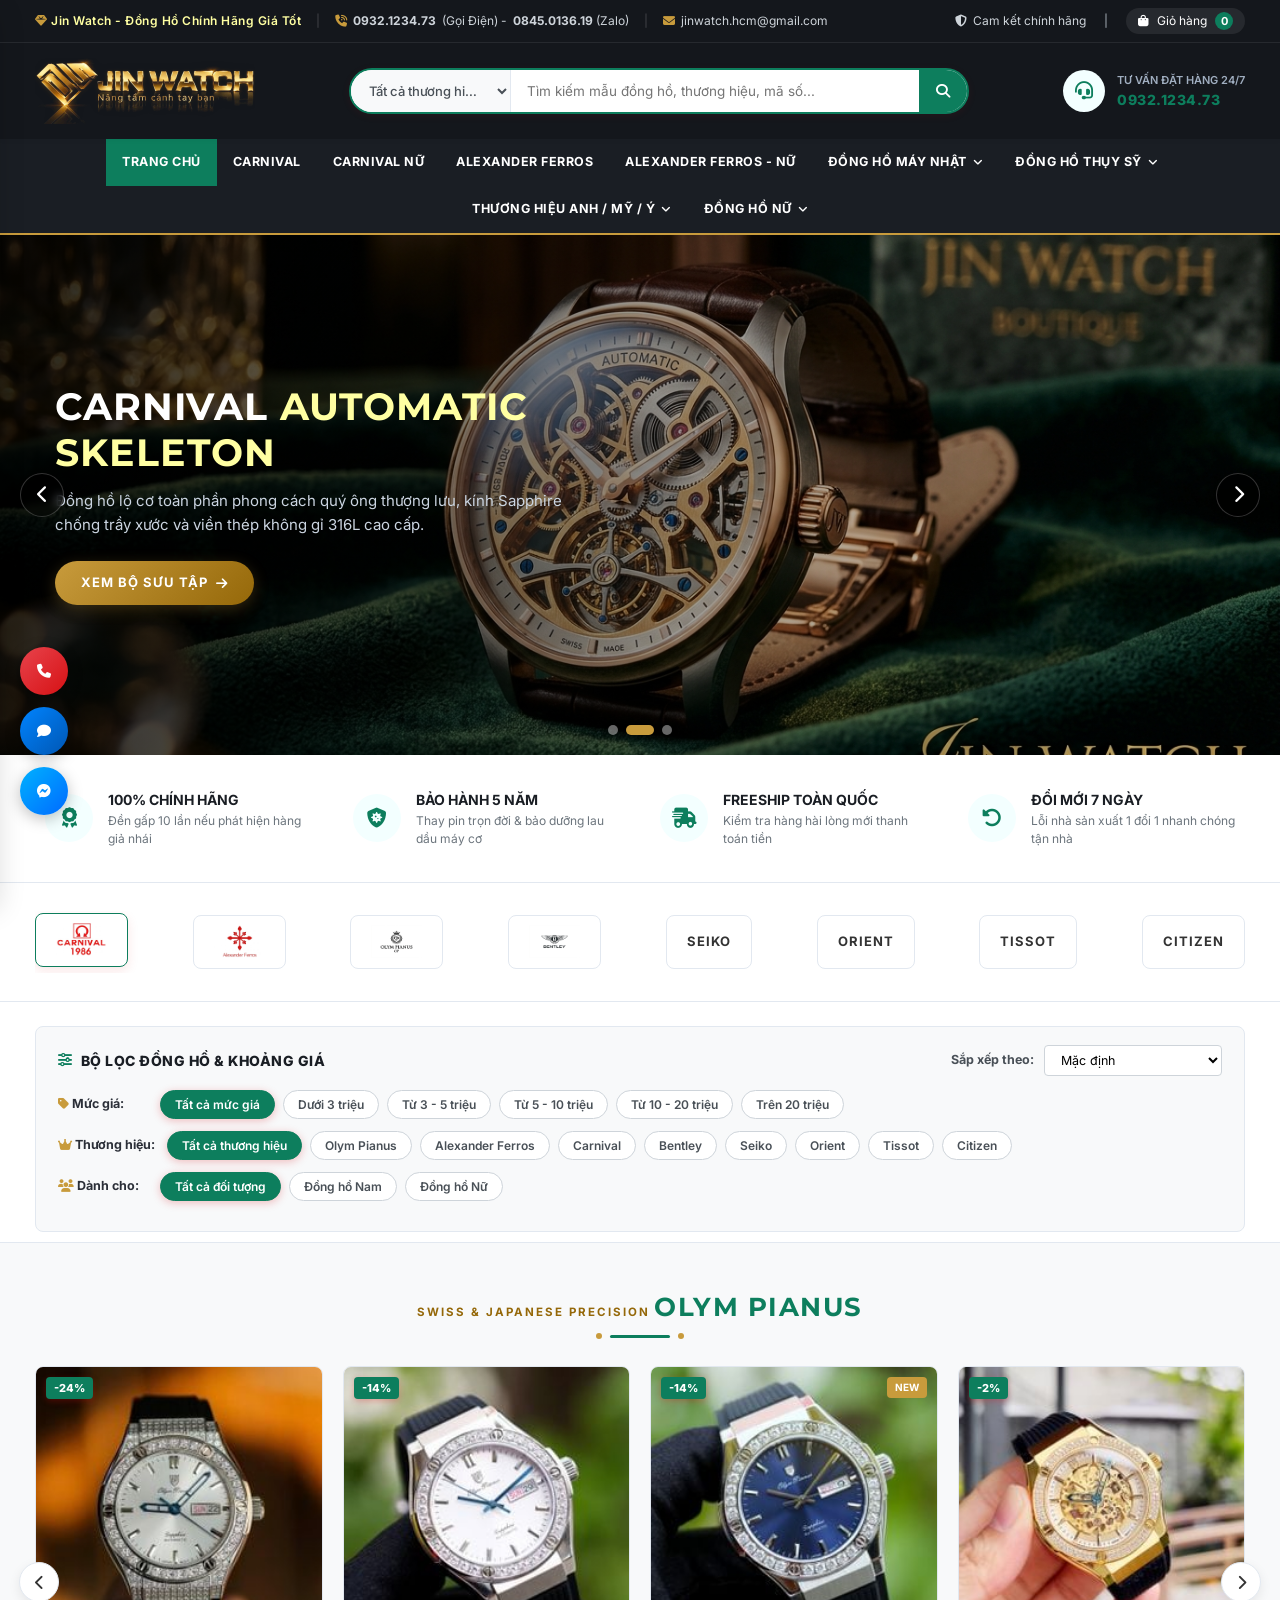
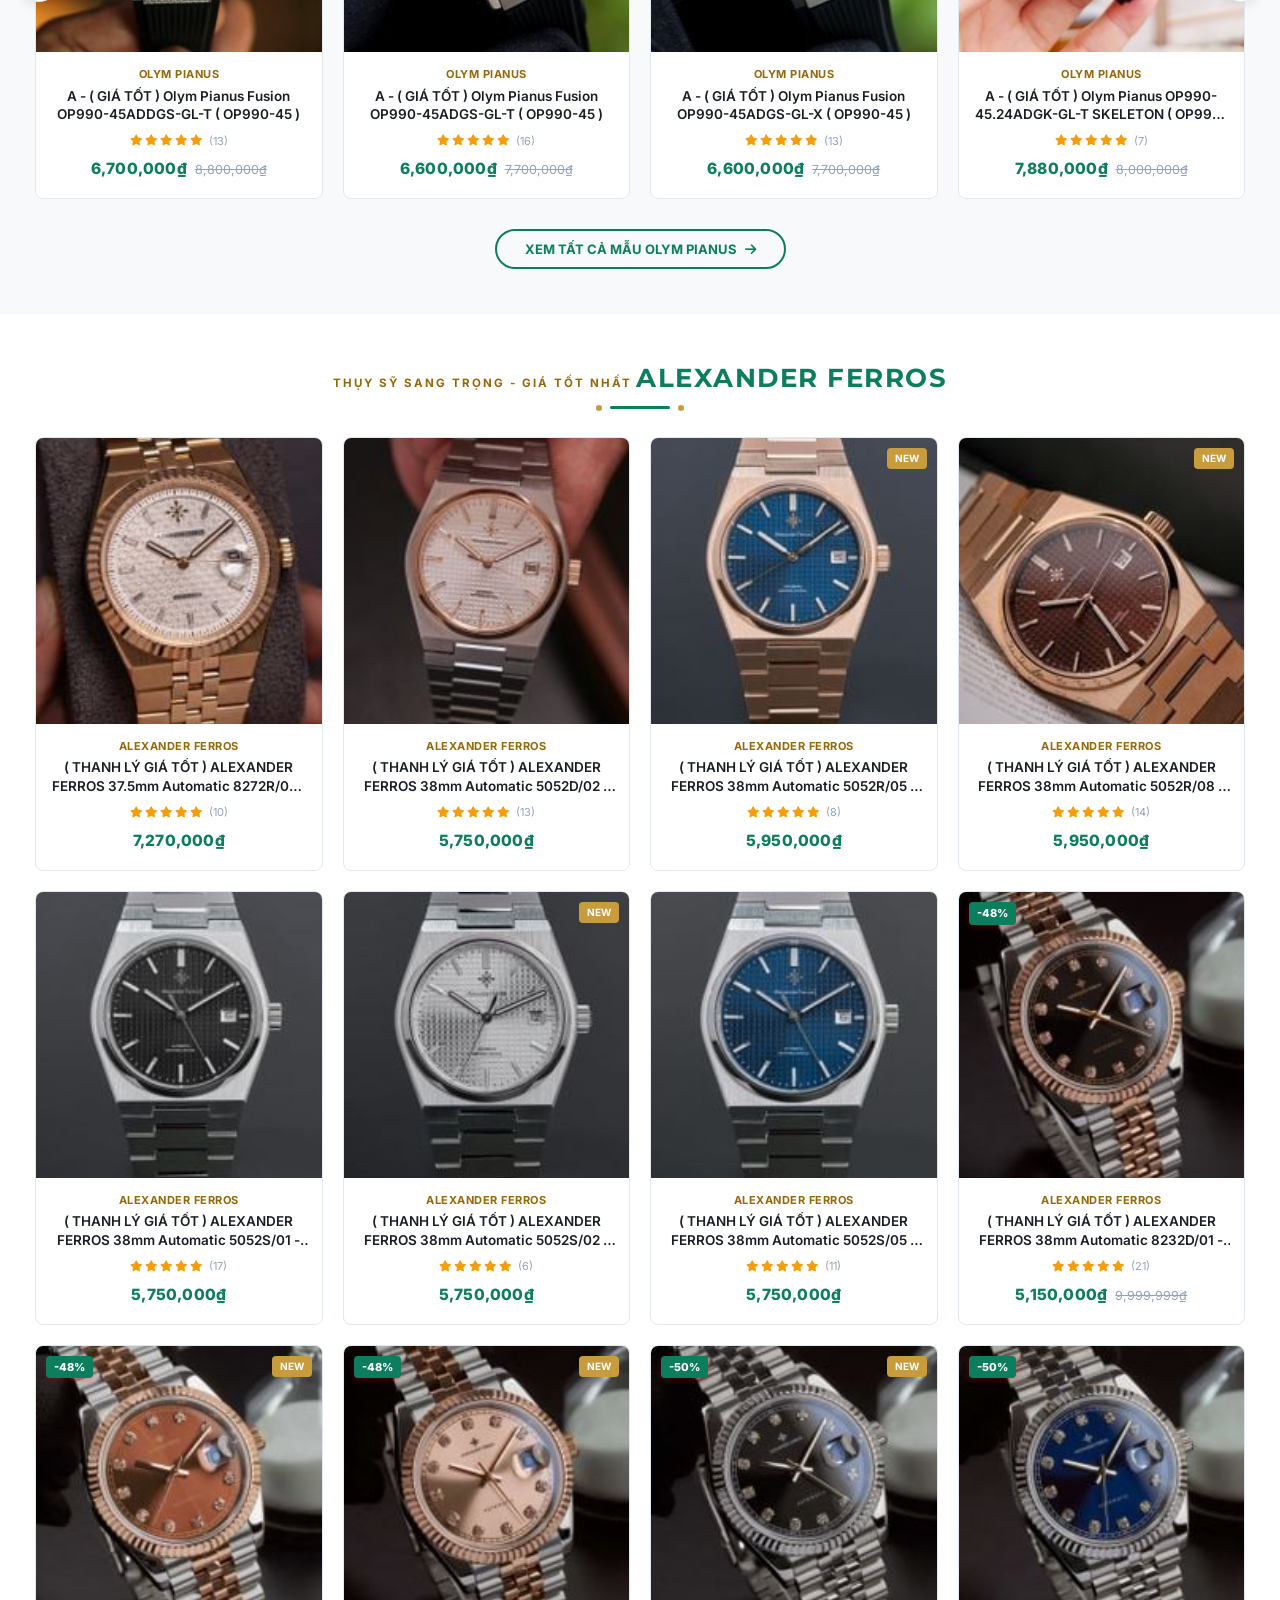
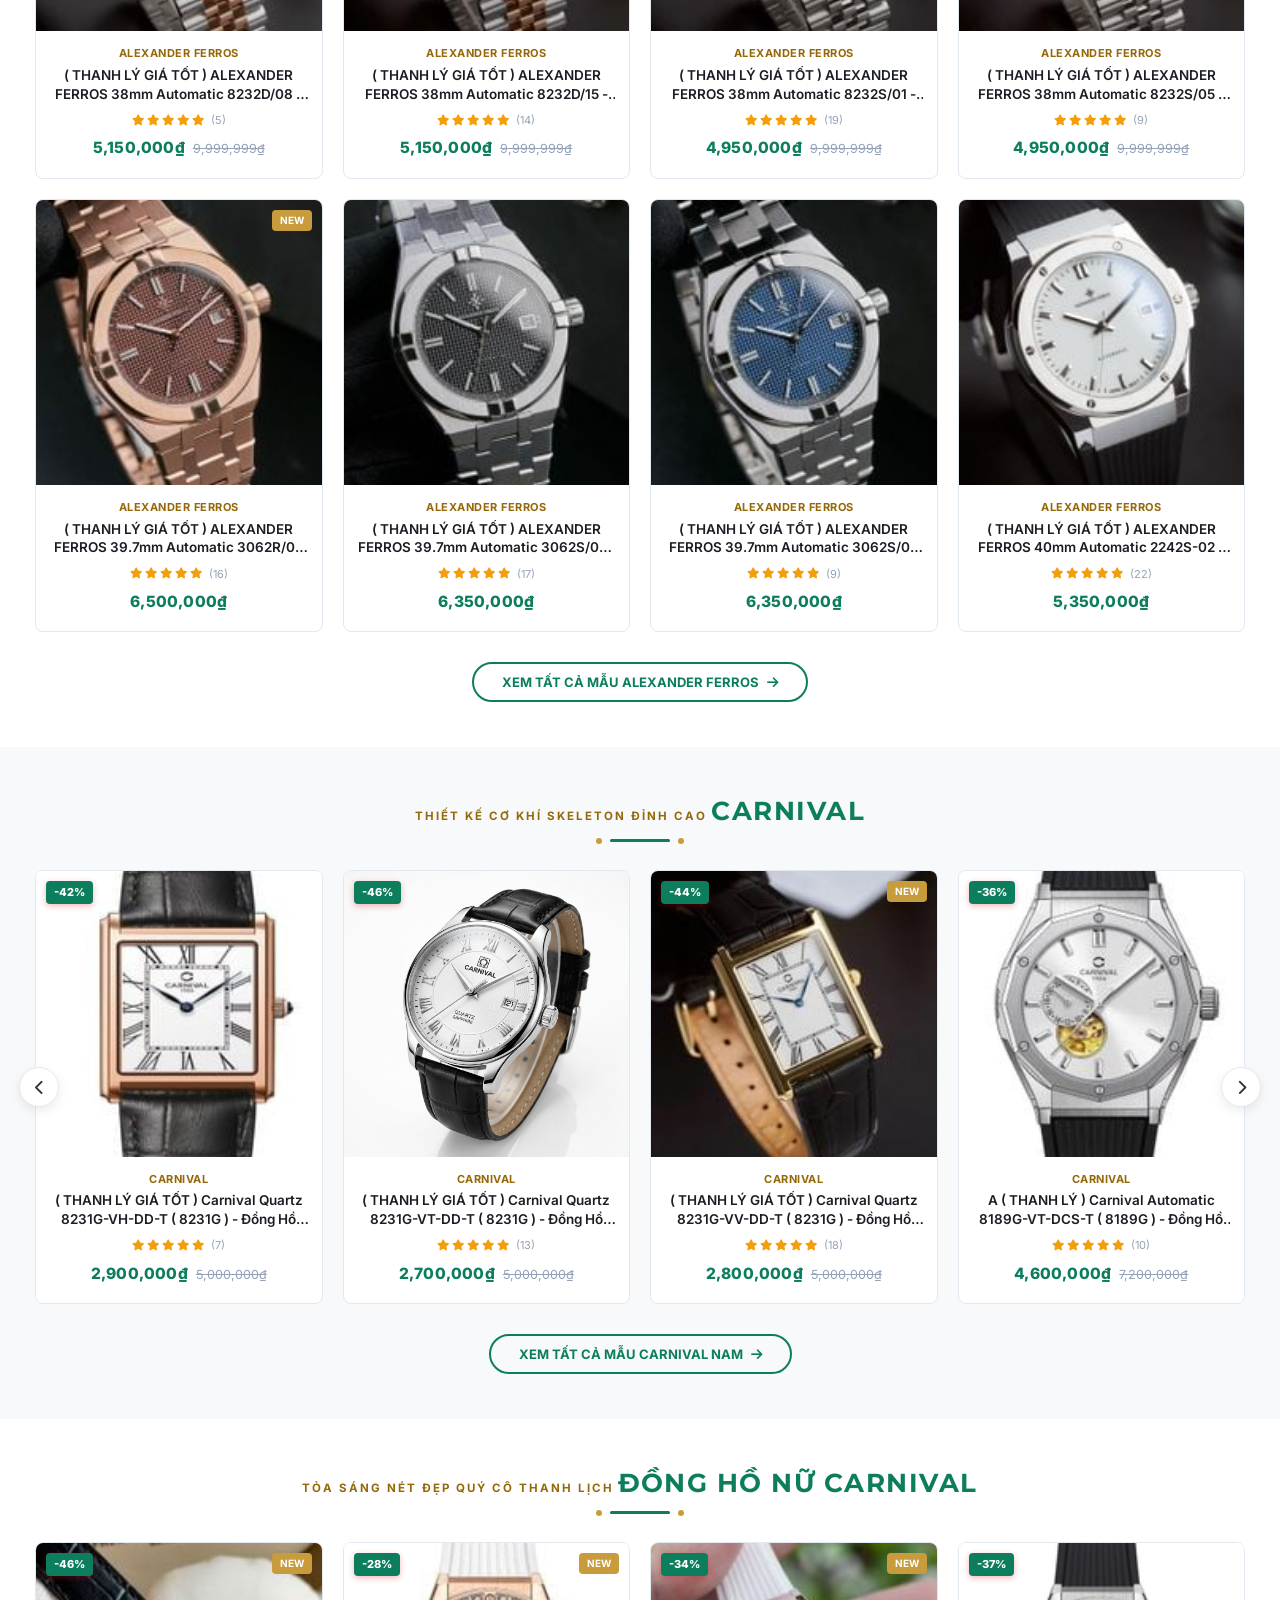
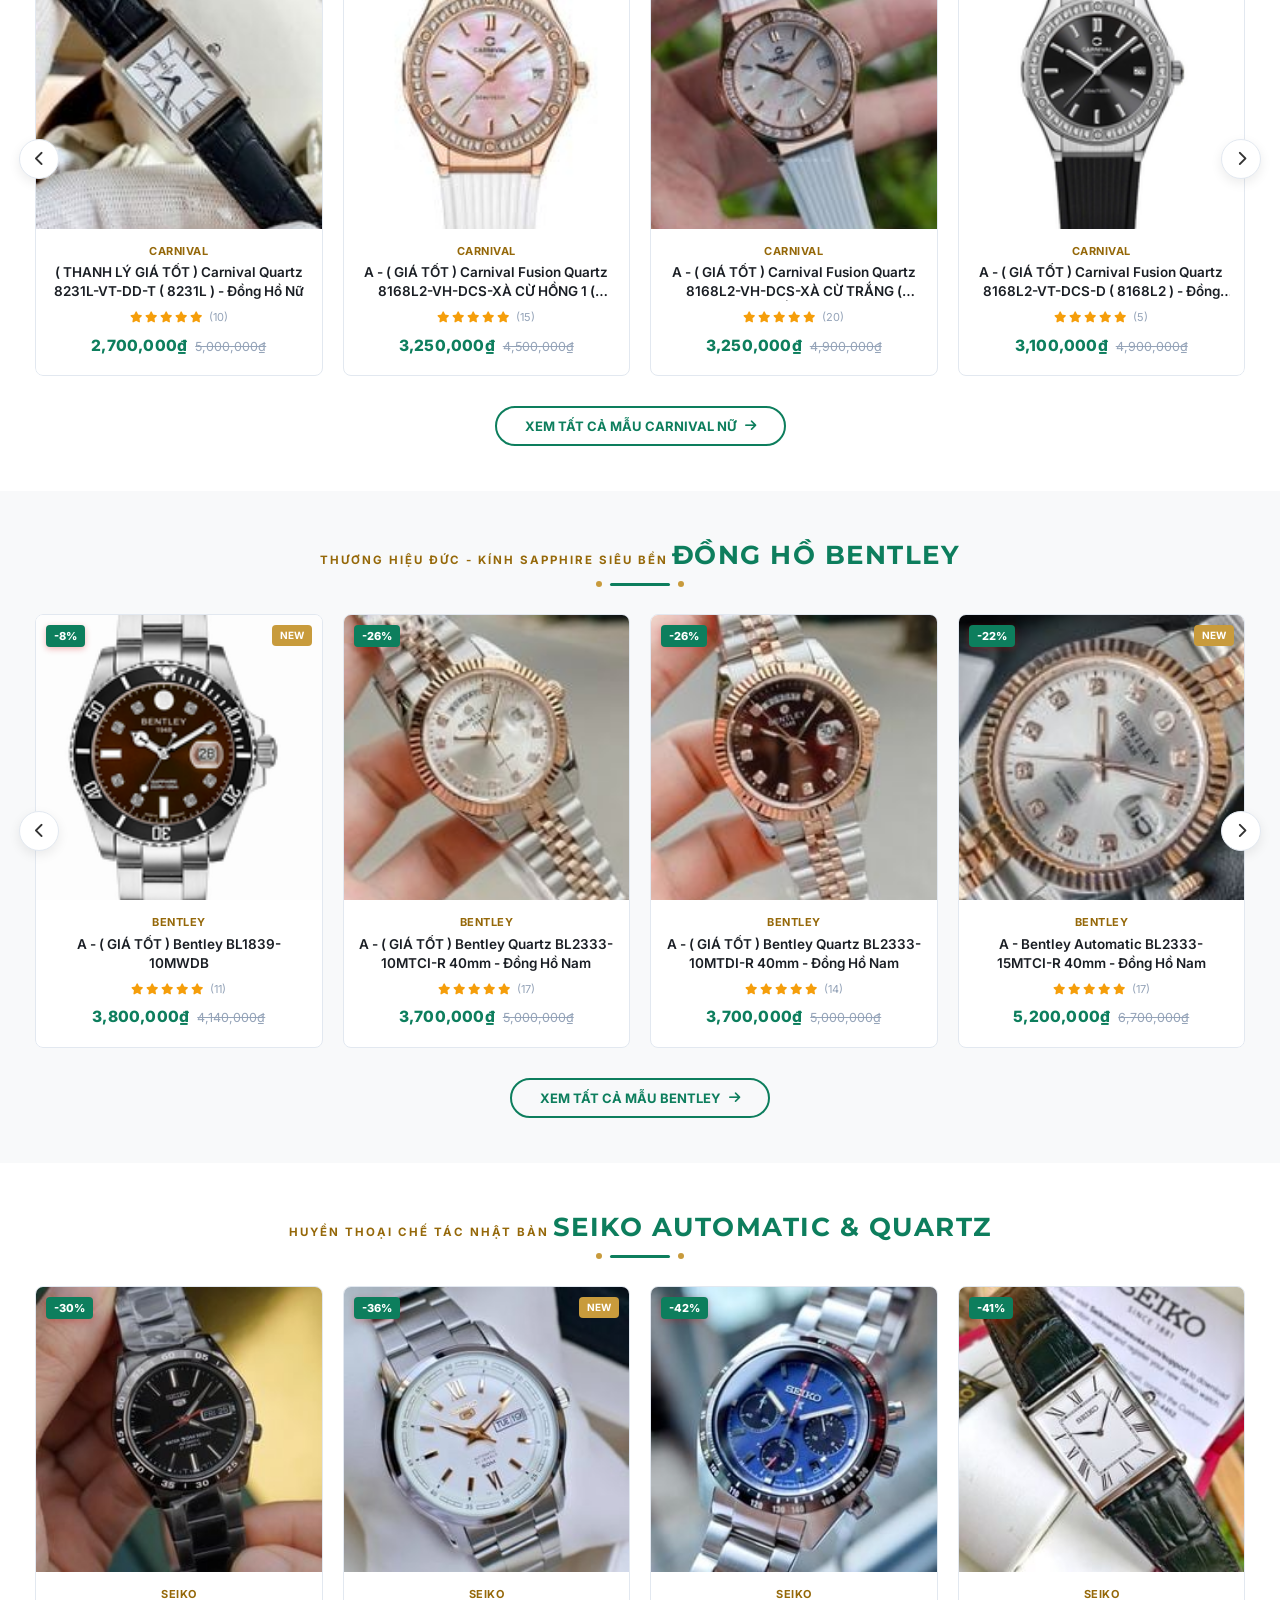
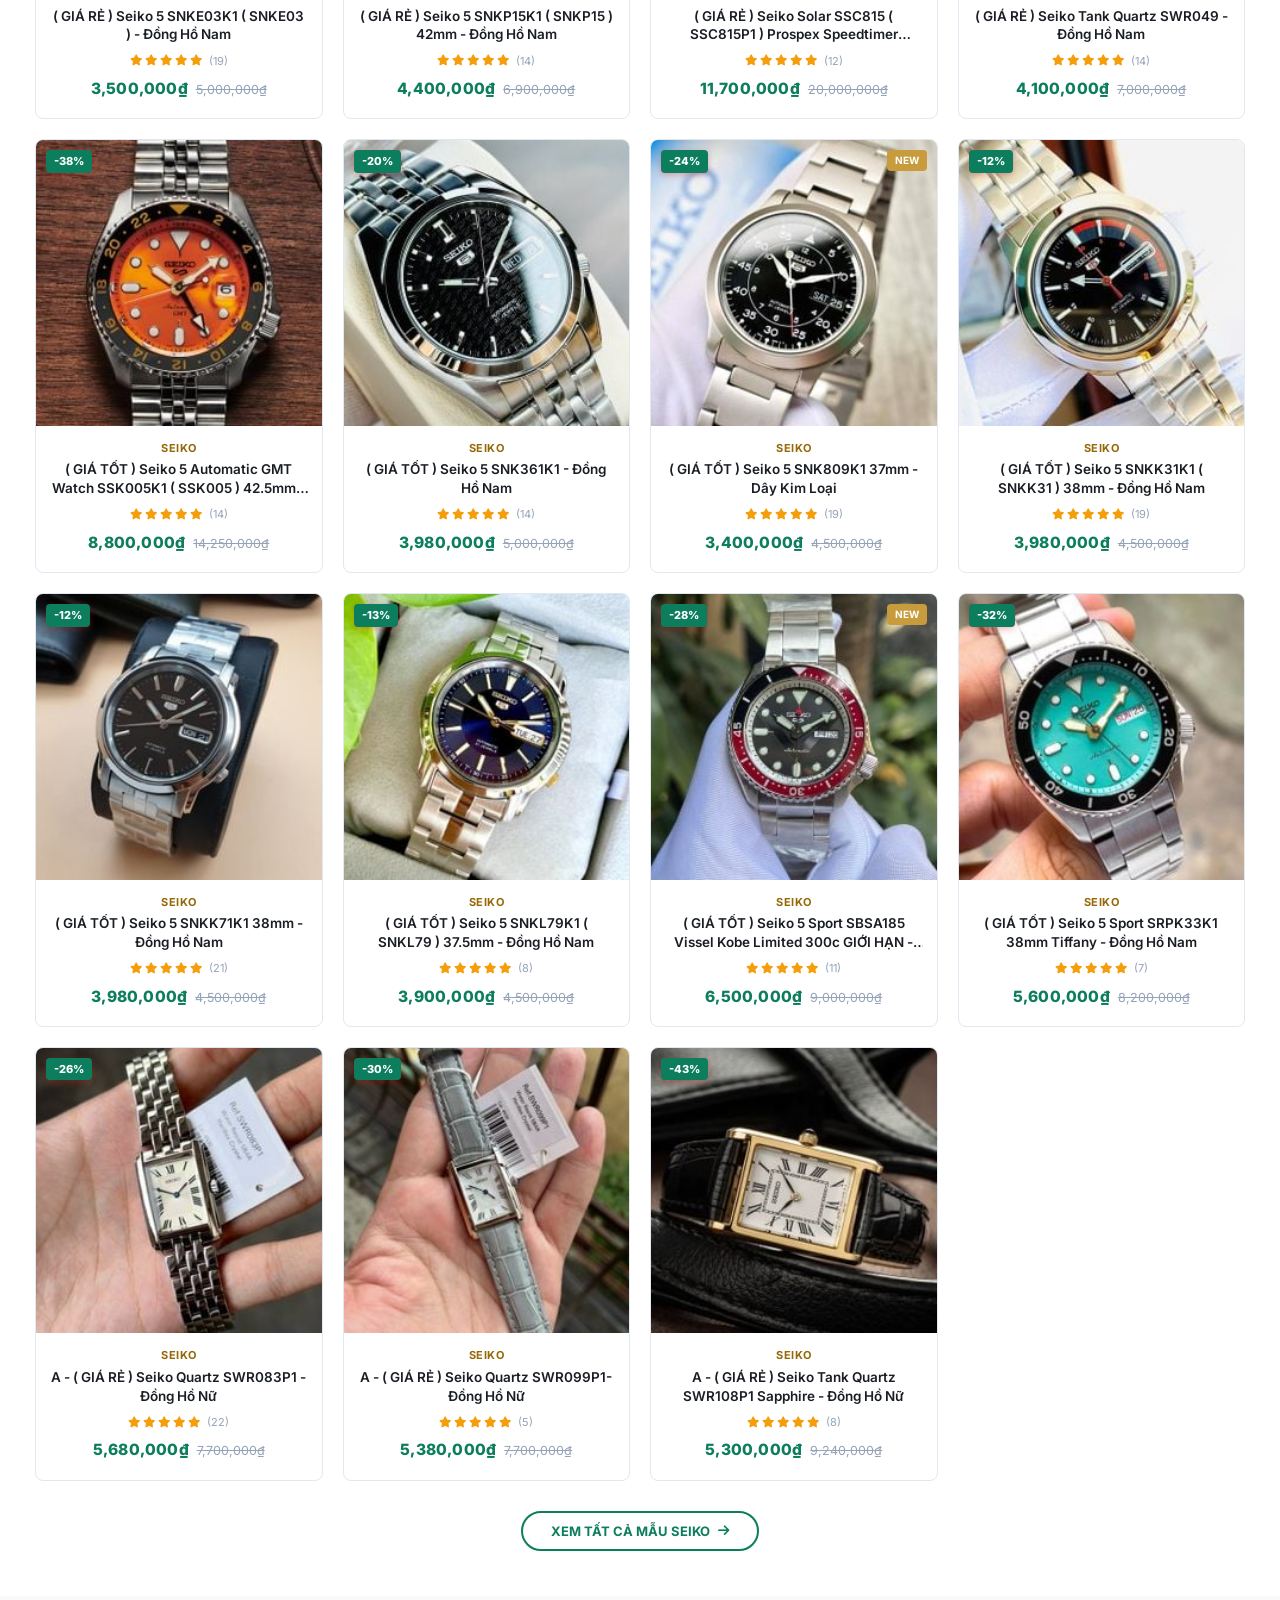
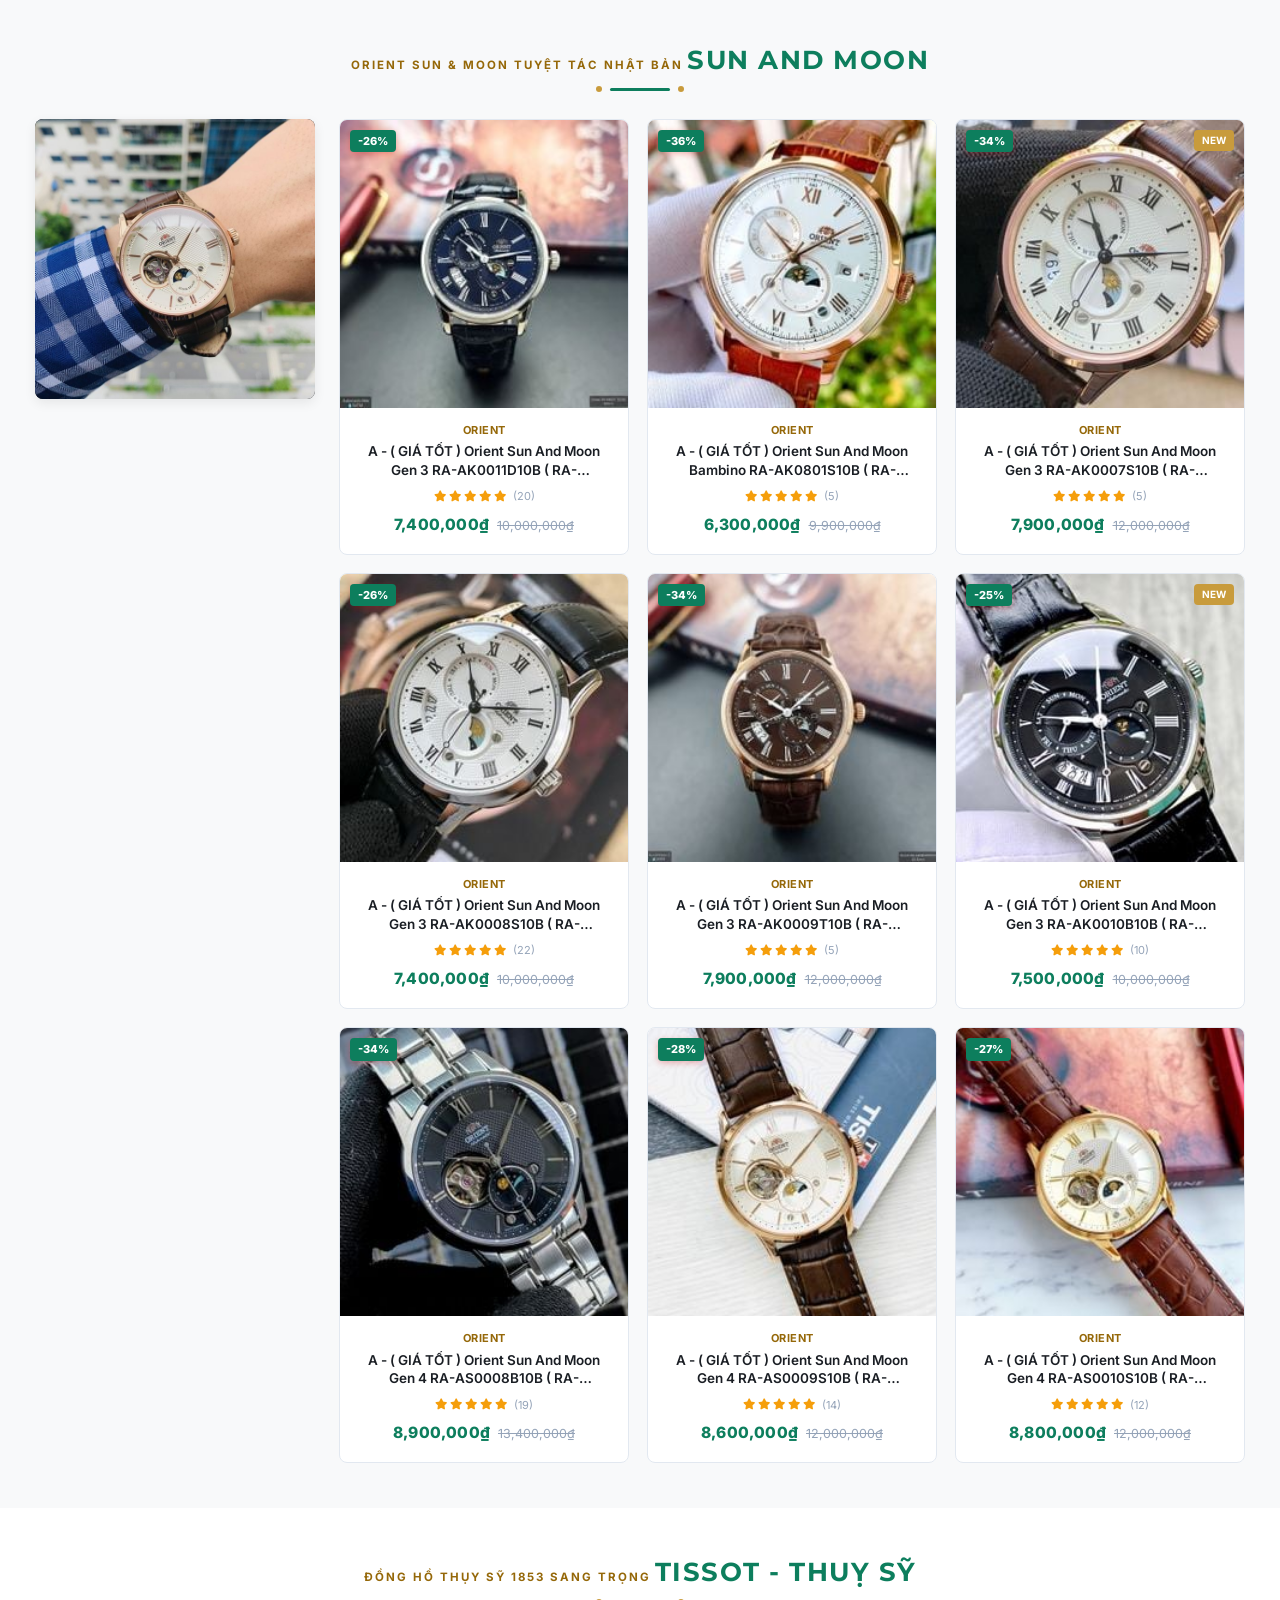
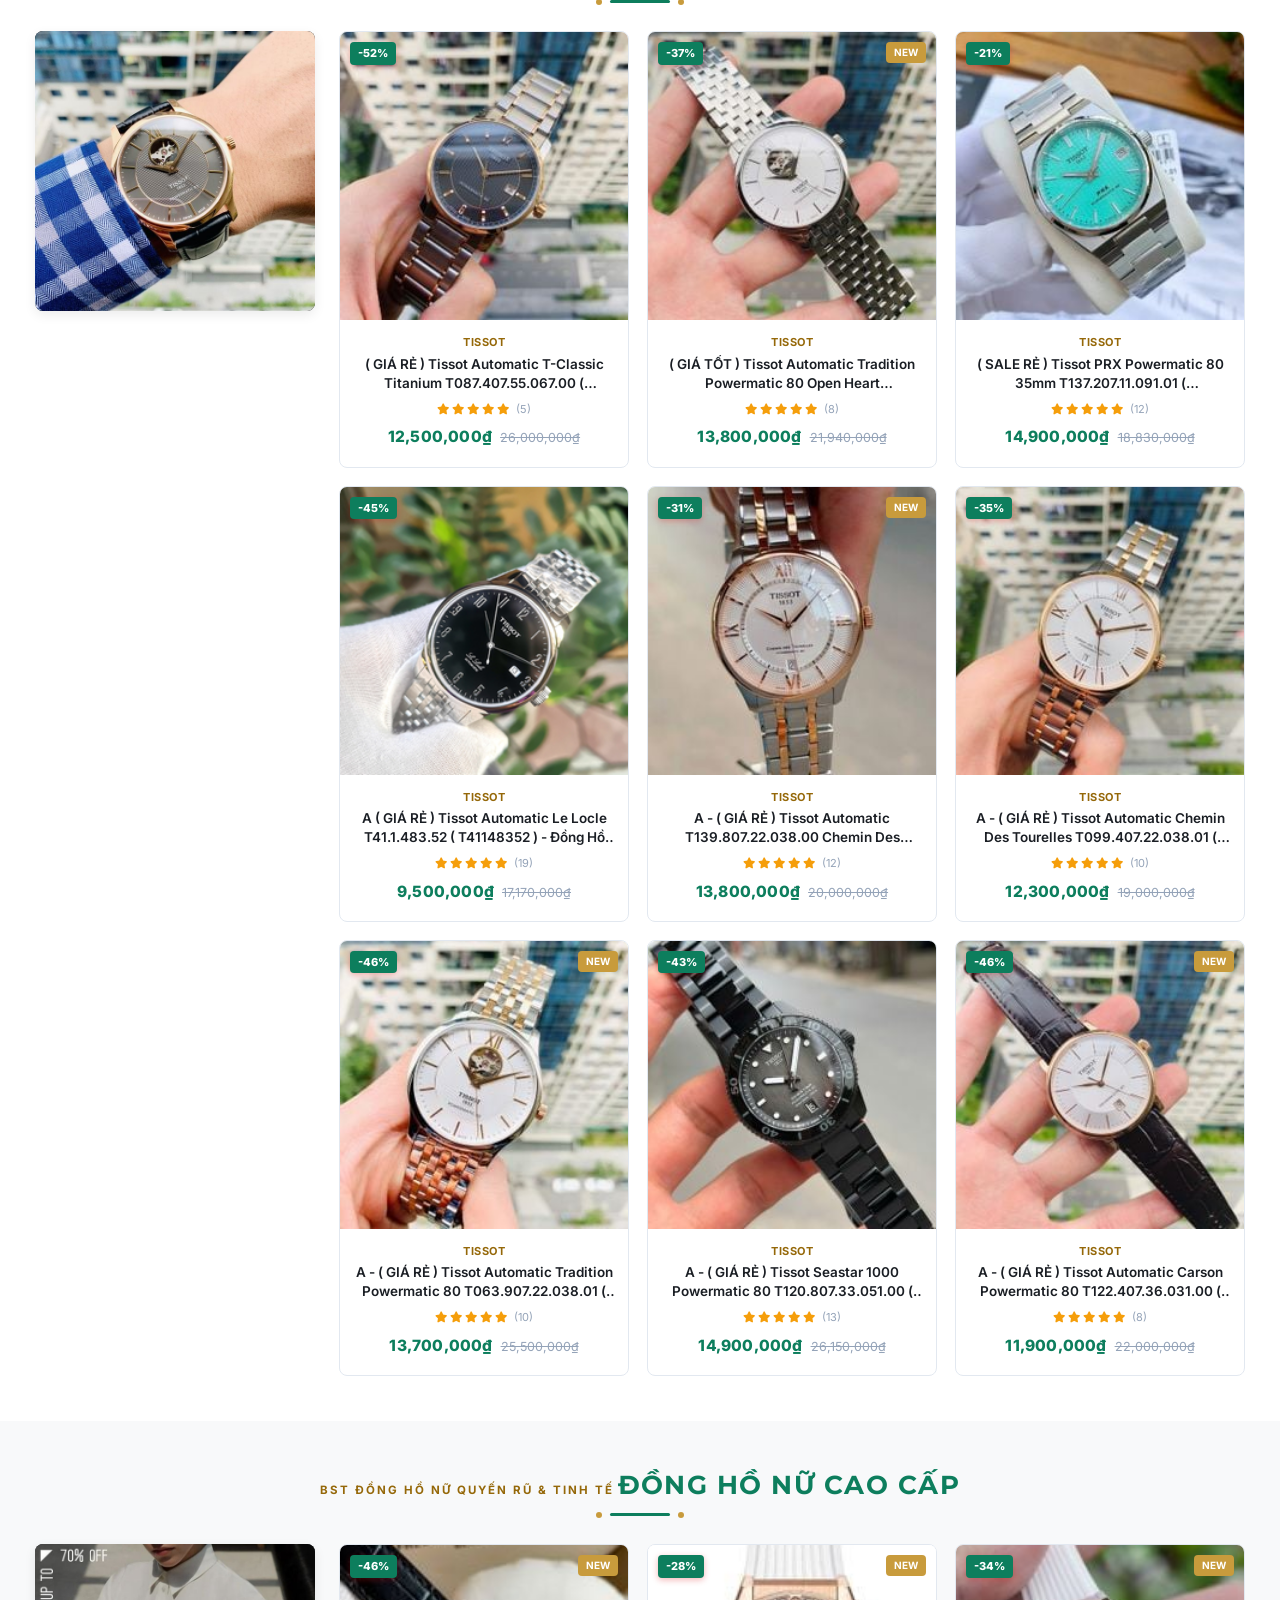
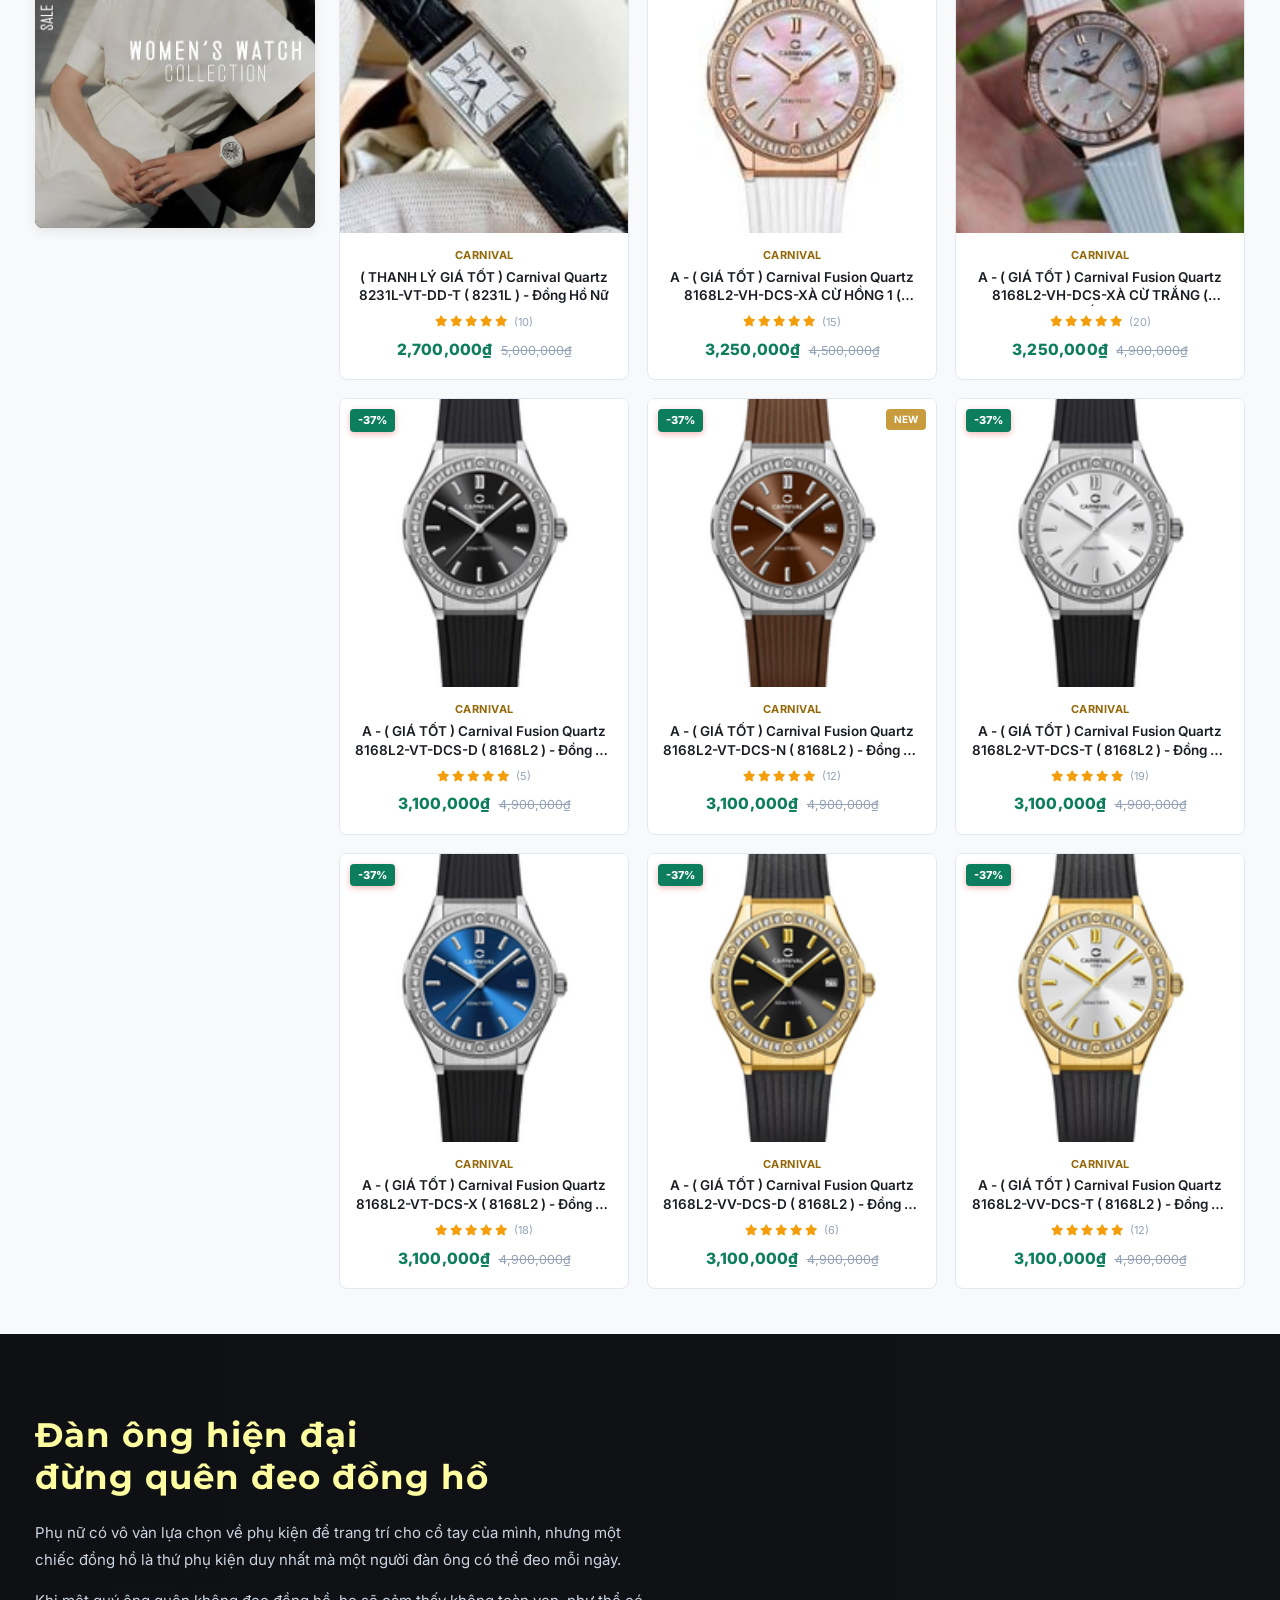
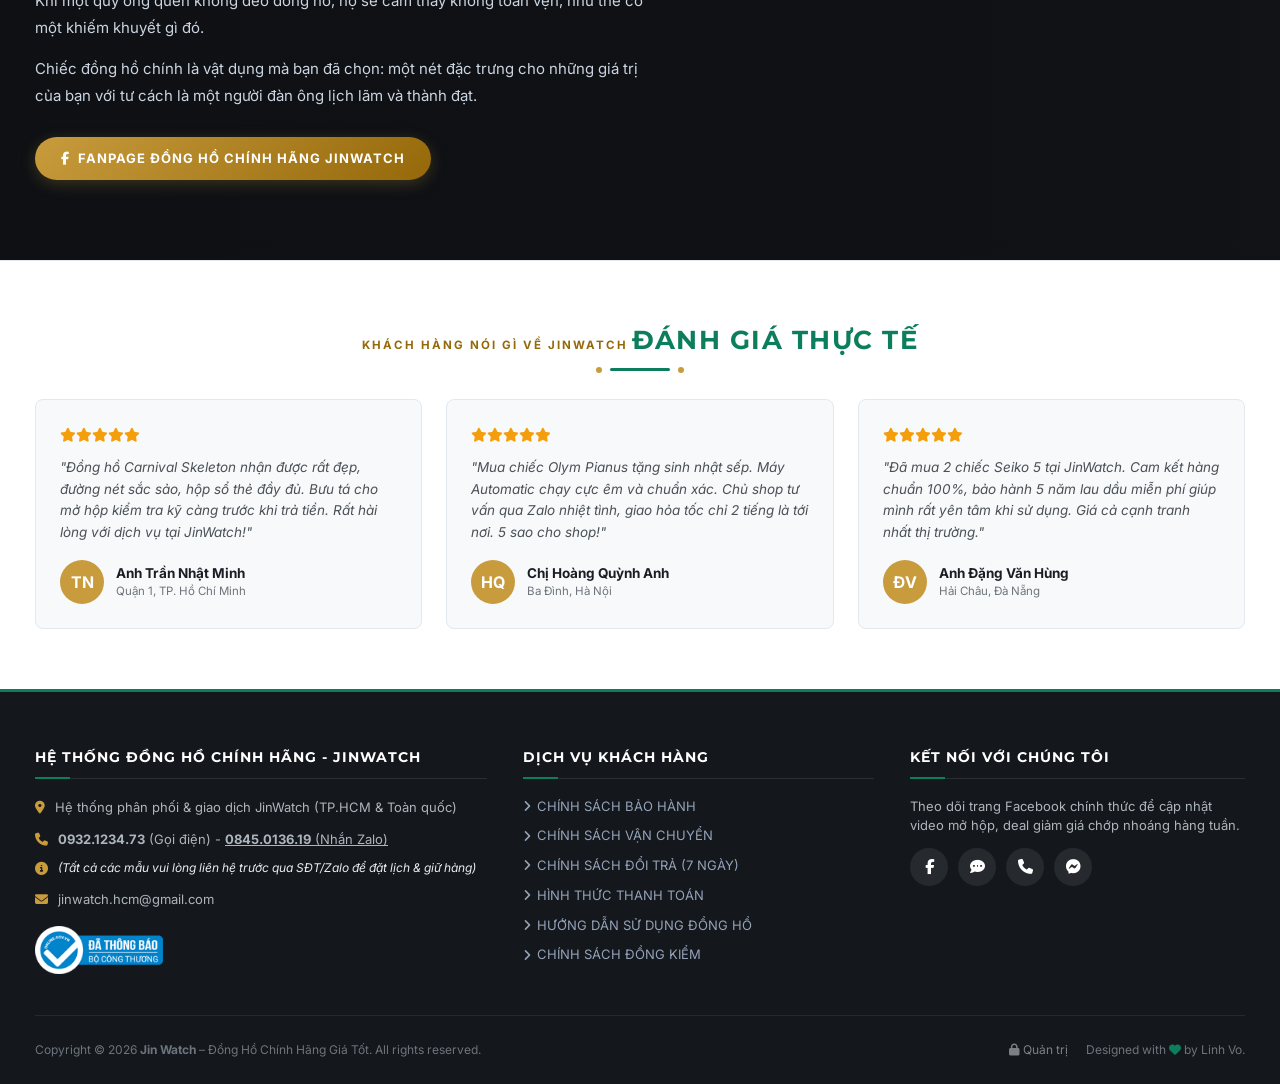
==== commit 81d06906: "fix bugs" ====
--- a/index.html
+++ b/index.html
@@ -298,7 +298,6 @@
         <div class="hero-slide-overlay">
           <div class="wrapper" style="width: 100%;">
             <div class="hero-slide-content">
-              <span class="hero-tag">Bộ Sưu Tập Tuyệt Tác</span>
               <h1 class="hero-title">OMEGA SPEEDMASTER <span>MOONPHASE</span></h1>
               <p class="hero-desc">Đỉnh cao chế tác đồng hồ thế giới với lịch tuần trăng tinh tế, bộ máy tự động cơ khí
                 Thụy Sỹ chính xác tuyệt đối.</p>
@@ -321,7 +320,6 @@
         <div class="hero-slide-overlay">
           <div class="wrapper" style="width: 100%;">
             <div class="hero-slide-content">
-              <span class="hero-tag" style="background:var(--color-gold-dark);">Thiết Kế Hoàng Gia</span>
               <h2 class="hero-title">CARNIVAL <span>AUTOMATIC SKELETON</span></h2>
               <p class="hero-desc">Đồng hồ lộ cơ toàn phần phong cách quý ông thượng lưu, kính Sapphire chống trầy xước
                 và viền thép không gỉ 316L cao cấp.</p>
@@ -341,7 +339,6 @@
         <div class="hero-slide-overlay">
           <div class="wrapper" style="width: 100%;">
             <div class="hero-slide-content">
-              <span class="hero-tag" style="background:var(--color-primary-hover);">Tuyệt Tác Thời Gian</span>
               <h2 class="hero-title">JIN WATCH <span>ULTRA LUXURY</span></h2>
               <p class="hero-desc">Hội tụ những mẫu đồng hồ tinh hoa thế giới từ Thụy Sỹ và Nhật Bản, cam kết chính hãng 100%, bảo hành 5 năm toàn diện.</p>
               <div class="hero-btn-group">
@@ -444,7 +441,7 @@
         <a href="#tissotSection" class="brand-badge" onclick="window.scrollToSection('tissotSection')">
           <span>TISSOT</span>
         </a>
-        <a href="#womenWatchSection" class="brand-badge" onclick="window.scrollToSection('womenWatchSection')">
+        <a href="#filterSection" class="brand-badge" onclick="window.app.filterCatalog('CITIZEN'); event.preventDefault();">
           <span>CITIZEN</span>
         </a>
       </div>
@@ -895,17 +892,19 @@
       <div class="footer-grid">
         <!-- Col 1: Store info -->
         <div class="footer-col">
-          <h3>JIN WATCH ĐỒNG HỒ CHÍNH HÃNG</h3>
+          <h3>HỆ THỐNG ĐỒNG HỒ CHÍNH HÃNG - JINWATCH</h3>
           <ul class="footer-contact-list">
             <li>
               <i class="fa fa-location-dot"></i>
-              <span>122 Phan Đình Phùng, Phú Nhuận, TP. Hồ Chí Minh<br><em
-                  style="color:#e9ecef; font-size:12px;">(Tất cả các mẫu vui lòng liên hệ trước để đặt hàng)</em></span>
+              <span>Hệ thống phân phối & giao dịch JinWatch (TP.HCM & Toàn quốc)</span>
             </li>
             <li>
               <i class="fa fa-phone"></i>
-              <a href="tel:0932123473"><strong>0932.1234.73</strong> (Gọi điện) - <strong>0845.0136.19</strong> (Nhắn
-                Zalo)</a>
+              <a href="tel:0932123473"><strong>0932.1234.73</strong> (Gọi điện) - <strong>0845.0136.19</strong> (Nhắn Zalo)</a>
+            </li>
+            <li class="footer-note-item">
+              <i class="fa fa-circle-info text-gold"></i>
+              <em style="color:#e9ecef; font-size:12px;">(Tất cả các mẫu vui lòng liên hệ trước qua SĐT/Zalo để đặt lịch & giữ hàng)</em>
             </li>
             <li>
               <i class="fa fa-envelope"></i>
@@ -929,22 +928,14 @@
                   class="fa fa-angle-right"></i> CHÍNH SÁCH ĐỔI TRẢ (7 NGÀY)</a></li>
             <li><a href="#policy" onclick="event.preventDefault(); window.app.openPolicy('thanh-toan')"><i
                   class="fa fa-angle-right"></i> HÌNH THỨC THANH TOÁN</a></li>
-            <li><a href="#policy" onclick="event.preventDefault(); window.app.openPolicy('bao-hanh')"><i
+            <li><a href="#policy" onclick="event.preventDefault(); window.app.openPolicy('huong-dan')"><i
                   class="fa fa-angle-right"></i> HƯỚNG DẪN SỬ DỤNG ĐỒNG HỒ</a></li>
-            <li><a href="#policy" onclick="event.preventDefault(); window.app.openPolicy('van-chuyen')"><i
+            <li><a href="#policy" onclick="event.preventDefault(); window.app.openPolicy('dong-kiem')"><i
                   class="fa fa-angle-right"></i> CHÍNH SÁCH ĐỒNG KIỂM</a></li>
           </ul>
         </div>
 
-        <!-- Col 3: Google Map -->
-        <div class="footer-col">
-          <h3>VỊ TRÍ CỬA HÀNG</h3>
-          <iframe class="footer-map-frame"
-            src="https://www.google.com/maps/embed?pb=!1m18!1m12!1m3!1d3918.9809658863846!2d106.58694401427957!3d10.81276829229686!2m3!1f0!2f0!3f0!3m2!1i1024!2i768!4f13.1!3m3!1m2!1s0x31752b9943d3017b%3A0x9b7461a7ddd8be8c!2zMzU3IELDrG5oIFRow6BuaCwgQsOsbmggSMawbmcgSMOyYSBCLCBCw6xuaCBUw6JuLCBI4buTIENow60gTWluaCwgVmlldG5hbQ!5e0!3m2!1sen!2s!4v1505413433784"
-            loading="lazy" title="Bản đồ chỉ đường JinWatch"></iframe>
-        </div>
-
-        <!-- Col 4: Fanpage & Social -->
+        <!-- Col 3: Fanpage & Social -->
         <div class="footer-col">
           <h3>KẾT NỐI VỚI CHÚNG TÔI</h3>
           <p style="margin-bottom: 12px; line-height:1.5;">Theo dõi trang Facebook chính thức để cập nhật video mở hộp,
--- a/css/style.css
+++ b/css/style.css
@@ -12,41 +12,43 @@
   --color-gold: #c89b3c;
   --color-gold-light: #e6c875;
   --color-gold-dark: #9e7520;
-  
+
   --color-dark: #16181b;
   --color-dark-surface: #202328;
   --color-dark-border: #2e333b;
-  
+
   --color-text-main: #2b2f38;
   --color-text-muted: #6c757d;
   --color-text-light: #94a3b8;
-  
+
   --color-bg-body: #f8f9fa;
   --color-bg-card: #ffffff;
   --color-bg-alt: #f1f3f5;
   --color-border: #e2e8f0;
   --color-border-light: #edf2f7;
-  
-  --shadow-sm: 0 2px 4px rgba(0,0,0,0.04);
-  --shadow-md: 0 4px 12px rgba(0,0,0,0.08);
-  --shadow-lg: 0 10px 25px rgba(0,0,0,0.12);
+
+  --shadow-sm: 0 2px 4px rgba(0, 0, 0, 0.04);
+  --shadow-md: 0 4px 12px rgba(0, 0, 0, 0.08);
+  --shadow-lg: 0 10px 25px rgba(0, 0, 0, 0.12);
   --shadow-gold: 0 4px 15px rgba(200, 155, 60, 0.25);
-  
+
   --font-body: 'Inter', -apple-system, BlinkMacSystemFont, "Segoe UI", Roboto, sans-serif;
   --font-heading: 'Montserrat', -apple-system, BlinkMacSystemFont, "Segoe UI", Roboto, sans-serif;
   --font-serif: 'Playfair Display', Georgia, serif;
-  
+
   --radius-sm: 4px;
   --radius-md: 8px;
   --radius-lg: 12px;
   --radius-full: 9999px;
-  
+
   --transition: all 0.25s cubic-bezier(0.4, 0, 0.2, 1);
   --wrapper-max: 1240px;
 }
 
 /* Reset & Basics */
-*, *::before, *::after {
+*,
+*::before,
+*::after {
   box-sizing: border-box;
   margin: 0;
   padding: 0;
@@ -76,7 +78,8 @@
   color: var(--color-primary);
 }
 
-ul, ol {
+ul,
+ol {
   list-style: none;
 }
 
@@ -86,7 +89,10 @@
   display: block;
 }
 
-button, input, select, textarea {
+button,
+input,
+select,
+textarea {
   font-family: inherit;
   font-size: inherit;
   border: none;
@@ -105,11 +111,25 @@
 }
 
 /* Utilities */
-.text-center { text-align: center; }
-.text-right { text-align: right; }
-.text-gold { color: var(--color-gold); }
-.text-primary { color: var(--color-primary); }
-.font-serif { font-family: var(--font-heading); }
+.text-center {
+  text-align: center;
+}
+
+.text-right {
+  text-align: right;
+}
+
+.text-gold {
+  color: var(--color-gold);
+}
+
+.text-primary {
+  color: var(--color-primary);
+}
+
+.font-serif {
+  font-family: var(--font-heading);
+}
 
 /* ========================================================
    HEADER TOP
@@ -118,7 +138,7 @@
   background-color: #14171c;
   color: #adb5bd;
   font-size: 12px;
-  border-bottom: 1px solid rgba(255,255,255,0.08);
+  border-bottom: 1px solid rgba(255, 255, 255, 0.08);
   position: relative;
   z-index: 102;
 }
@@ -144,7 +164,7 @@
 }
 
 .header-top-left .divider {
-  color: rgba(255,255,255,0.2);
+  color: rgba(255, 255, 255, 0.2);
 }
 
 .header-top-left a {
@@ -180,7 +200,7 @@
   display: inline-flex;
   align-items: center;
   gap: 8px;
-  background: rgba(255,255,255,0.08);
+  background: rgba(255, 255, 255, 0.08);
   padding: 4px 12px;
   border-radius: var(--radius-full);
   cursor: pointer;
@@ -210,7 +230,7 @@
    MAIN HEADER
    ======================================================== */
 .header-main {
-  background: #ffffff;
+  background: #14171c;
   padding: 15px 0;
   box-shadow: var(--shadow-sm);
   position: sticky;
@@ -263,16 +283,15 @@
 
 .site-logo-img {
   height: 66px;
-  max-width: 270px;
+  max-width: 320px;
   object-fit: contain;
-  border-radius: 10px;
-  filter: drop-shadow(0 4px 14px rgba(0, 0, 0, 0.18)) drop-shadow(0 1px 4px rgba(200, 155, 60, 0.35));
+  filter: drop-shadow(0 2px 6px rgba(0, 0, 0, 0.12)) drop-shadow(0 1px 2px rgba(180, 130, 40, 0.2));
   transition: all 0.35s cubic-bezier(0.34, 1.56, 0.64, 1);
 }
 
 .site-logo:hover .site-logo-img {
   transform: scale(1.03);
-  filter: drop-shadow(0 8px 24px rgba(0, 0, 0, 0.28)) drop-shadow(0 0 16px rgba(200, 155, 60, 0.55));
+  filter: drop-shadow(0 4px 12px rgba(0, 0, 0, 0.18)) drop-shadow(0 0 10px rgba(200, 155, 60, 0.4));
 }
 
 .site-logo-fallback {
@@ -479,7 +498,7 @@
 .hotline-text small {
   display: block;
   font-size: 11px;
-  color: var(--color-text-muted);
+  color: #a0aec0;
   text-transform: uppercase;
   font-weight: 600;
 }
@@ -540,7 +559,7 @@
 }
 
 .nav-link:hover,
-.nav-item.active > .nav-link {
+.nav-item.active>.nav-link {
   background: var(--color-primary);
   color: #ffffff;
 }
@@ -574,7 +593,7 @@
   overflow-y: auto;
 }
 
-.nav-item:hover > .nav-dropdown {
+.nav-item:hover>.nav-dropdown {
   opacity: 1;
   visibility: visible;
   transform: translateY(0);
@@ -700,7 +719,7 @@
 .hero-slide-overlay {
   position: absolute;
   inset: 0;
-  background: linear-gradient(90deg, rgba(0,0,0,0.85) 0%, rgba(0,0,0,0.4) 50%, rgba(0,0,0,0.1) 100%);
+  background: linear-gradient(90deg, rgba(0, 0, 0, 0.85) 0%, rgba(0, 0, 0, 0.4) 50%, rgba(0, 0, 0, 0.1) 100%);
   display: flex;
   align-items: center;
 }
@@ -776,7 +795,7 @@
   display: inline-flex;
   align-items: center;
   gap: 8px;
-  border: 2px solid rgba(255,255,255,0.7);
+  border: 2px solid rgba(255, 255, 255, 0.7);
   color: #fff;
   font-size: 13px;
   font-weight: 700;
@@ -800,7 +819,7 @@
   width: 44px;
   height: 44px;
   border-radius: 50%;
-  background: rgba(0,0,0,0.4);
+  background: rgba(0, 0, 0, 0.4);
   color: #fff;
   display: flex;
   align-items: center;
@@ -808,7 +827,7 @@
   font-size: 18px;
   transition: var(--transition);
   z-index: 10;
-  border: 1px solid rgba(255,255,255,0.2);
+  border: 1px solid rgba(255, 255, 255, 0.2);
   backdrop-filter: blur(4px);
 }
 
@@ -817,8 +836,13 @@
   border-color: var(--color-primary);
 }
 
-.slider-arrow.prev { left: 20px; }
-.slider-arrow.next { right: 20px; }
+.slider-arrow.prev {
+  left: 20px;
+}
+
+.slider-arrow.next {
+  right: 20px;
+}
 
 .slider-dots {
   position: absolute;
@@ -834,7 +858,7 @@
   width: 10px;
   height: 10px;
   border-radius: 50%;
-  background: rgba(255,255,255,0.4);
+  background: rgba(255, 255, 255, 0.4);
   cursor: pointer;
   transition: var(--transition);
 }
@@ -1016,8 +1040,13 @@
   top: -1.5px;
 }
 
-.section-line::before { left: -14px; }
-.section-line::after { right: -14px; }
+.section-line::before {
+  left: -14px;
+}
+
+.section-line::after {
+  right: -14px;
+}
 
 /* Filter Tabs on Collection */
 .collection-tabs {
@@ -1101,7 +1130,7 @@
   padding: 3px 8px;
   border-radius: var(--radius-sm);
   z-index: 2;
-  box-shadow: 0 2px 6px rgba(214,17,20,0.3);
+  box-shadow: 0 2px 6px rgba(214, 17, 20, 0.3);
 }
 
 .product-badge-new {
@@ -1129,7 +1158,7 @@
   justify-content: center;
   gap: 8px;
   padding: 10px;
-  background: linear-gradient(to top, rgba(0,0,0,0.6) 0%, rgba(0,0,0,0) 100%);
+  background: linear-gradient(to top, rgba(0, 0, 0, 0.6) 0%, rgba(0, 0, 0, 0) 100%);
   opacity: 0;
   transform: translateY(10px);
   transition: var(--transition);
@@ -1316,8 +1345,13 @@
   border-color: var(--color-primary);
 }
 
-.carousel-nav-btn.prev { left: -16px; }
-.carousel-nav-btn.next { right: -16px; }
+.carousel-nav-btn.prev {
+  left: -16px;
+}
+
+.carousel-nav-btn.next {
+  right: -16px;
+}
 
 /* Showcase with Banner Layout (e.g. SUN AND MOON, TISSOT, ĐỒNG HỒ NỮ) */
 .showcase-banner-layout {
@@ -1378,7 +1412,7 @@
   background: var(--color-primary);
   color: #ffffff;
   transform: translateY(-2px);
-  box-shadow: 0 4px 12px rgba(214,17,20,0.2);
+  box-shadow: 0 4px 12px rgba(214, 17, 20, 0.2);
 }
 
 /* ========================================================
@@ -1395,7 +1429,7 @@
 .story-quote-overlay {
   position: absolute;
   inset: 0;
-  background: linear-gradient(90deg, rgba(14,16,20,0.95) 0%, rgba(14,16,20,0.8) 50%, rgba(14,16,20,0.4) 100%);
+  background: linear-gradient(90deg, rgba(14, 16, 20, 0.95) 0%, rgba(14, 16, 20, 0.8) 50%, rgba(14, 16, 20, 0.4) 100%);
 }
 
 .story-quote-content {
@@ -1510,8 +1544,8 @@
 
 .footer-grid {
   display: grid;
-  grid-template-columns: 1.4fr 1.1fr 1fr 1fr;
-  gap: 30px;
+  grid-template-columns: 1.35fr 1.05fr 1fr;
+  gap: 36px;
   margin-bottom: 40px;
 }
 
@@ -1525,7 +1559,7 @@
   margin-bottom: 18px;
   position: relative;
   padding-bottom: 10px;
-  border-bottom: 1px solid rgba(255,255,255,0.1);
+  border-bottom: 1px solid rgba(255, 255, 255, 0.1);
 }
 
 .footer-col h3::after {
@@ -1550,6 +1584,11 @@
   margin-top: 4px;
 }
 
+.footer-contact-list li.footer-note-item {
+  margin-top: -4px;
+  margin-bottom: 12px;
+}
+
 .footer-links li {
   margin-bottom: 10px;
 }
@@ -1575,13 +1614,6 @@
   height: 48px;
 }
 
-.footer-map-frame {
-  width: 100%;
-  height: 180px;
-  border-radius: var(--radius-sm);
-  border: 1px solid rgba(255,255,255,0.1);
-}
-
 .footer-social-box {
   display: flex;
   flex-direction: column;
@@ -1595,25 +1627,59 @@
 }
 
 .social-btn {
-  width: 36px;
-  height: 36px;
+  width: 38px;
+  height: 38px;
   border-radius: 50%;
-  background: rgba(255,255,255,0.08);
-  color: #fff;
+  background: rgba(255, 255, 255, 0.08);
+  color: #ffffff !important;
   display: flex;
   align-items: center;
   justify-content: center;
   transition: var(--transition);
-}
-
-.social-btn:hover {
-  background: var(--color-primary);
-  transform: translateY(-2px);
+  text-decoration: none;
+  font-size: 15px;
+}
+
+.social-btn i {
+  color: #ffffff !important;
+  transition: var(--transition);
+}
+
+.social-btn:hover,
+.social-btn:focus {
+  transform: translateY(-3px);
+  box-shadow: 0 4px 12px rgba(0, 0, 0, 0.35);
+}
+
+.social-btn:hover i,
+.social-btn:focus i {
+  color: #ffffff !important;
+}
+
+.social-btn[title*="Facebook"]:hover,
+.social-btn[title*="facebook"]:hover {
+  background: #1877f2 !important;
+}
+
+.social-btn[title*="Zalo"]:hover,
+.social-btn[title*="zalo"]:hover {
+  background: #0068ff !important;
+}
+
+.social-btn[title*="Hotline"]:hover,
+.social-btn[title*="Gọi"]:hover,
+.social-btn[title*="phone"]:hover {
+  background: #25d366 !important;
+}
+
+.social-btn[title*="Messenger"]:hover,
+.social-btn[title*="messenger"]:hover {
+  background: #0084ff !important;
 }
 
 .footer-bottom {
   padding-top: 25px;
-  border-top: 1px solid rgba(255,255,255,0.08);
+  border-top: 1px solid rgba(255, 255, 255, 0.08);
   display: flex;
   justify-content: space-between;
   align-items: center;
@@ -1652,7 +1718,7 @@
   align-items: center;
   justify-content: center;
   color: #fff;
-  box-shadow: 0 4px 15px rgba(0,0,0,0.25);
+  box-shadow: 0 4px 15px rgba(0, 0, 0, 0.25);
   transition: var(--transition);
   position: relative;
   text-decoration: none;
@@ -1680,7 +1746,7 @@
   left: 58px;
   top: 50%;
   transform: translateY(-50%);
-  background: rgba(0,0,0,0.85);
+  background: rgba(0, 0, 0, 0.85);
   color: #fff;
   font-size: 11.5px;
   font-weight: 600;
@@ -1711,7 +1777,7 @@
   align-items: center;
   justify-content: center;
   box-shadow: var(--shadow-md);
-  border: 1px solid rgba(255,255,255,0.2);
+  border: 1px solid rgba(255, 255, 255, 0.2);
   cursor: pointer;
   z-index: 900;
   opacity: 0;
@@ -1735,7 +1801,7 @@
 .modal-overlay {
   position: fixed;
   inset: 0;
-  background: rgba(0,0,0,0.65);
+  background: rgba(0, 0, 0, 0.65);
   backdrop-filter: blur(4px);
   z-index: 2000;
   opacity: 0;
@@ -1948,14 +2014,14 @@
 
 .btn-add-cart-large:hover {
   background: var(--color-primary-hover);
-  box-shadow: 0 4px 12px rgba(214,17,20,0.3);
+  box-shadow: 0 4px 12px rgba(214, 17, 20, 0.3);
 }
 
 /* Cart Drawer */
 .cart-drawer-overlay {
   position: fixed;
   inset: 0;
-  background: rgba(0,0,0,0.6);
+  background: rgba(0, 0, 0, 0.6);
   z-index: 2500;
   opacity: 0;
   visibility: hidden;
@@ -2230,19 +2296,41 @@
 
 /* Keyframes */
 @keyframes fadeInDown {
-  from { opacity: 0; transform: translateY(-8px); }
-  to { opacity: 1; transform: translateY(0); }
+  from {
+    opacity: 0;
+    transform: translateY(-8px);
+  }
+
+  to {
+    opacity: 1;
+    transform: translateY(0);
+  }
 }
 
 @keyframes slideInRight {
-  from { opacity: 0; transform: translateX(30px); }
-  to { opacity: 1; transform: translateX(0); }
+  from {
+    opacity: 0;
+    transform: translateX(30px);
+  }
+
+  to {
+    opacity: 1;
+    transform: translateX(0);
+  }
 }
 
 @keyframes pulseRed {
-  0% { box-shadow: 0 0 0 0 rgba(214, 17, 20, 0.6); }
-  70% { box-shadow: 0 0 0 12px rgba(214, 17, 20, 0); }
-  100% { box-shadow: 0 0 0 0 rgba(214, 17, 20, 0); }
+  0% {
+    box-shadow: 0 0 0 0 rgba(214, 17, 20, 0.6);
+  }
+
+  70% {
+    box-shadow: 0 0 0 12px rgba(214, 17, 20, 0);
+  }
+
+  100% {
+    box-shadow: 0 0 0 0 rgba(214, 17, 20, 0);
+  }
 }
 
 /* (Responsive Media Queries consolidated at the end of stylesheet) */
@@ -2476,8 +2564,13 @@
   border-color: var(--color-primary);
 }
 
-.gallery-nav-btn.prev { left: 12px; }
-.gallery-nav-btn.next { right: 12px; }
+.gallery-nav-btn.prev {
+  left: 12px;
+}
+
+.gallery-nav-btn.next {
+  right: 12px;
+}
 
 .p-thumbs-list {
   display: flex;
@@ -2669,13 +2762,13 @@
   align-items: center;
   justify-content: center;
   gap: 8px;
-  box-shadow: 0 4px 15px rgba(214,17,20,0.3);
+  box-shadow: 0 4px 15px rgba(214, 17, 20, 0.3);
   transition: var(--transition);
 }
 
 .btn-buy-now:hover {
   transform: translateY(-2px);
-  box-shadow: 0 6px 20px rgba(214,17,20,0.4);
+  box-shadow: 0 6px 20px rgba(214, 17, 20, 0.4);
 }
 
 .btn-add-cart-outline {
@@ -2802,9 +2895,17 @@
 }
 
 @keyframes searchPulse {
-  0% { box-shadow: 0 0 0 0 rgba(214, 17, 20, 0.7); }
-  50% { box-shadow: 0 0 0 10px rgba(214, 17, 20, 0); }
-  100% { box-shadow: none; }
+  0% {
+    box-shadow: 0 0 0 0 rgba(214, 17, 20, 0.7);
+  }
+
+  50% {
+    box-shadow: 0 0 0 10px rgba(214, 17, 20, 0);
+  }
+
+  100% {
+    box-shadow: none;
+  }
 }
 
 /* ========================================================
@@ -2813,33 +2914,41 @@
 
 /* Tablet & Smaller Laptops (<= 1024px) */
 @media (max-width: 1024px) {
-  .header-nav { 
-    display: none; 
-  }
-  .mobile-header-toggles { 
-    display: flex; 
-  }
-  .header-hotline-box { 
-    display: none; 
-  }
-  .features-grid { 
-    grid-template-columns: repeat(2, 1fr); 
-    gap: 14px; 
-  }
-  .showcase-banner-layout { 
-    grid-template-columns: 1fr; 
-  }
-  .showcase-side-banner { 
-    display: none; 
-  }
-  .showcase-grid { 
-    grid-template-columns: repeat(3, 1fr); 
-    gap: 16px; 
-  }
-  .footer-grid { 
-    grid-template-columns: repeat(2, 1fr); 
-    gap: 24px; 
-  }
+  .header-nav {
+    display: none;
+  }
+
+  .mobile-header-toggles {
+    display: flex;
+  }
+
+  .header-hotline-box {
+    display: none;
+  }
+
+  .features-grid {
+    grid-template-columns: repeat(2, 1fr);
+    gap: 14px;
+  }
+
+  .showcase-banner-layout {
+    grid-template-columns: 1fr;
+  }
+
+  .showcase-side-banner {
+    display: none;
+  }
+
+  .showcase-grid {
+    grid-template-columns: repeat(3, 1fr);
+    gap: 16px;
+  }
+
+  .footer-grid {
+    grid-template-columns: repeat(2, 1fr);
+    gap: 24px;
+  }
+
   .product-detail-layout {
     grid-template-columns: 1fr;
     padding: 24px;
@@ -2849,6 +2958,7 @@
 
 /* Core Smartphone & Mobile Layout (<= 768px) */
 @media (max-width: 768px) {
+
   /* Prevent content hiding behind bottom bar */
   body {
     padding-bottom: 64px !important;
@@ -2947,7 +3057,8 @@
   }
 
   .search-category-select {
-    display: none; /* Hide category select to give maximum space for typing */
+    display: none;
+    /* Hide category select to give maximum space for typing */
   }
 
   .search-input {
@@ -3128,7 +3239,8 @@
   }
 
   .float-btn .tooltip {
-    display: none !important; /* Hide hover tooltips on touch screen */
+    display: none !important;
+    /* Hide hover tooltips on touch screen */
   }
 
   .back-to-top {
@@ -3188,8 +3300,13 @@
     opacity: 0.7;
   }
 
-  .slider-nav-btn.prev { left: 6px; }
-  .slider-nav-btn.next { right: 6px; }
+  .slider-nav-btn.prev {
+    left: 6px;
+  }
+
+  .slider-nav-btn.next {
+    right: 6px;
+  }
 
   /* ---------------------------------------------
      F. VALUE PROPOSITIONS BAR (MOBILE)
@@ -3314,7 +3431,8 @@
   }
 
   .carousel-nav-btn {
-    display: none; /* Native touch swipe is 100x better on phones */
+    display: none;
+    /* Native touch swipe is 100x better on phones */
   }
 
   /* Product Card Detail Layout */
@@ -3342,7 +3460,8 @@
   }
 
   .product-actions {
-    display: none; /* Hide desktop hover-only bar */
+    display: none;
+    /* Hide desktop hover-only bar */
   }
 
   .product-info {
@@ -3621,7 +3740,7 @@
     font-size: 13.5px;
   }
 
-  .p-specs-table th, 
+  .p-specs-table th,
   .p-specs-table td {
     padding: 8px 10px;
     font-size: 11.5px;
@@ -3683,7 +3802,9 @@
   }
 
   /* Crucial iOS input zoom fix: font-size >= 16px prevents browser zoom */
-  input, select, textarea {
+  input,
+  select,
+  textarea {
     font-size: 16px !important;
   }
 }
@@ -3719,6 +3840,4 @@
   .mobile-p-action-item.buy-now-btn {
     font-size: 12.5px;
   }
-}
-
-
+}
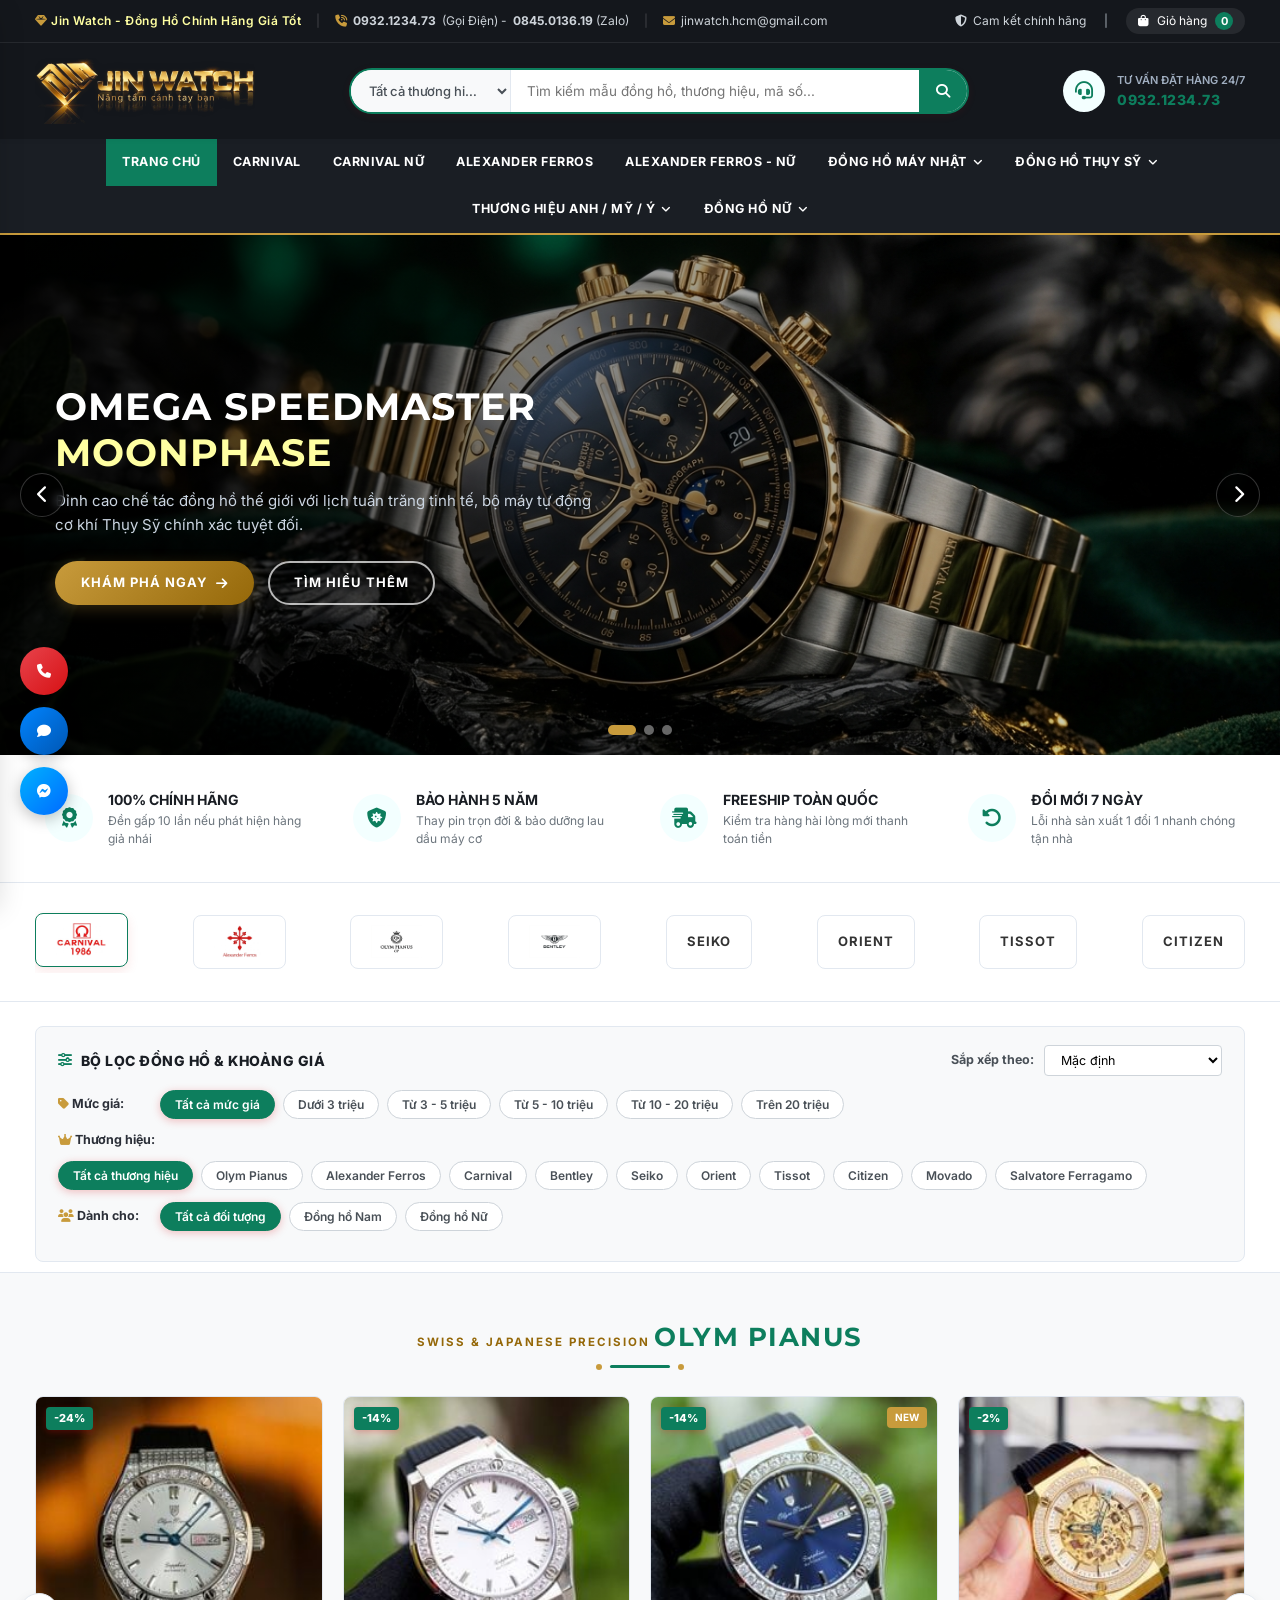
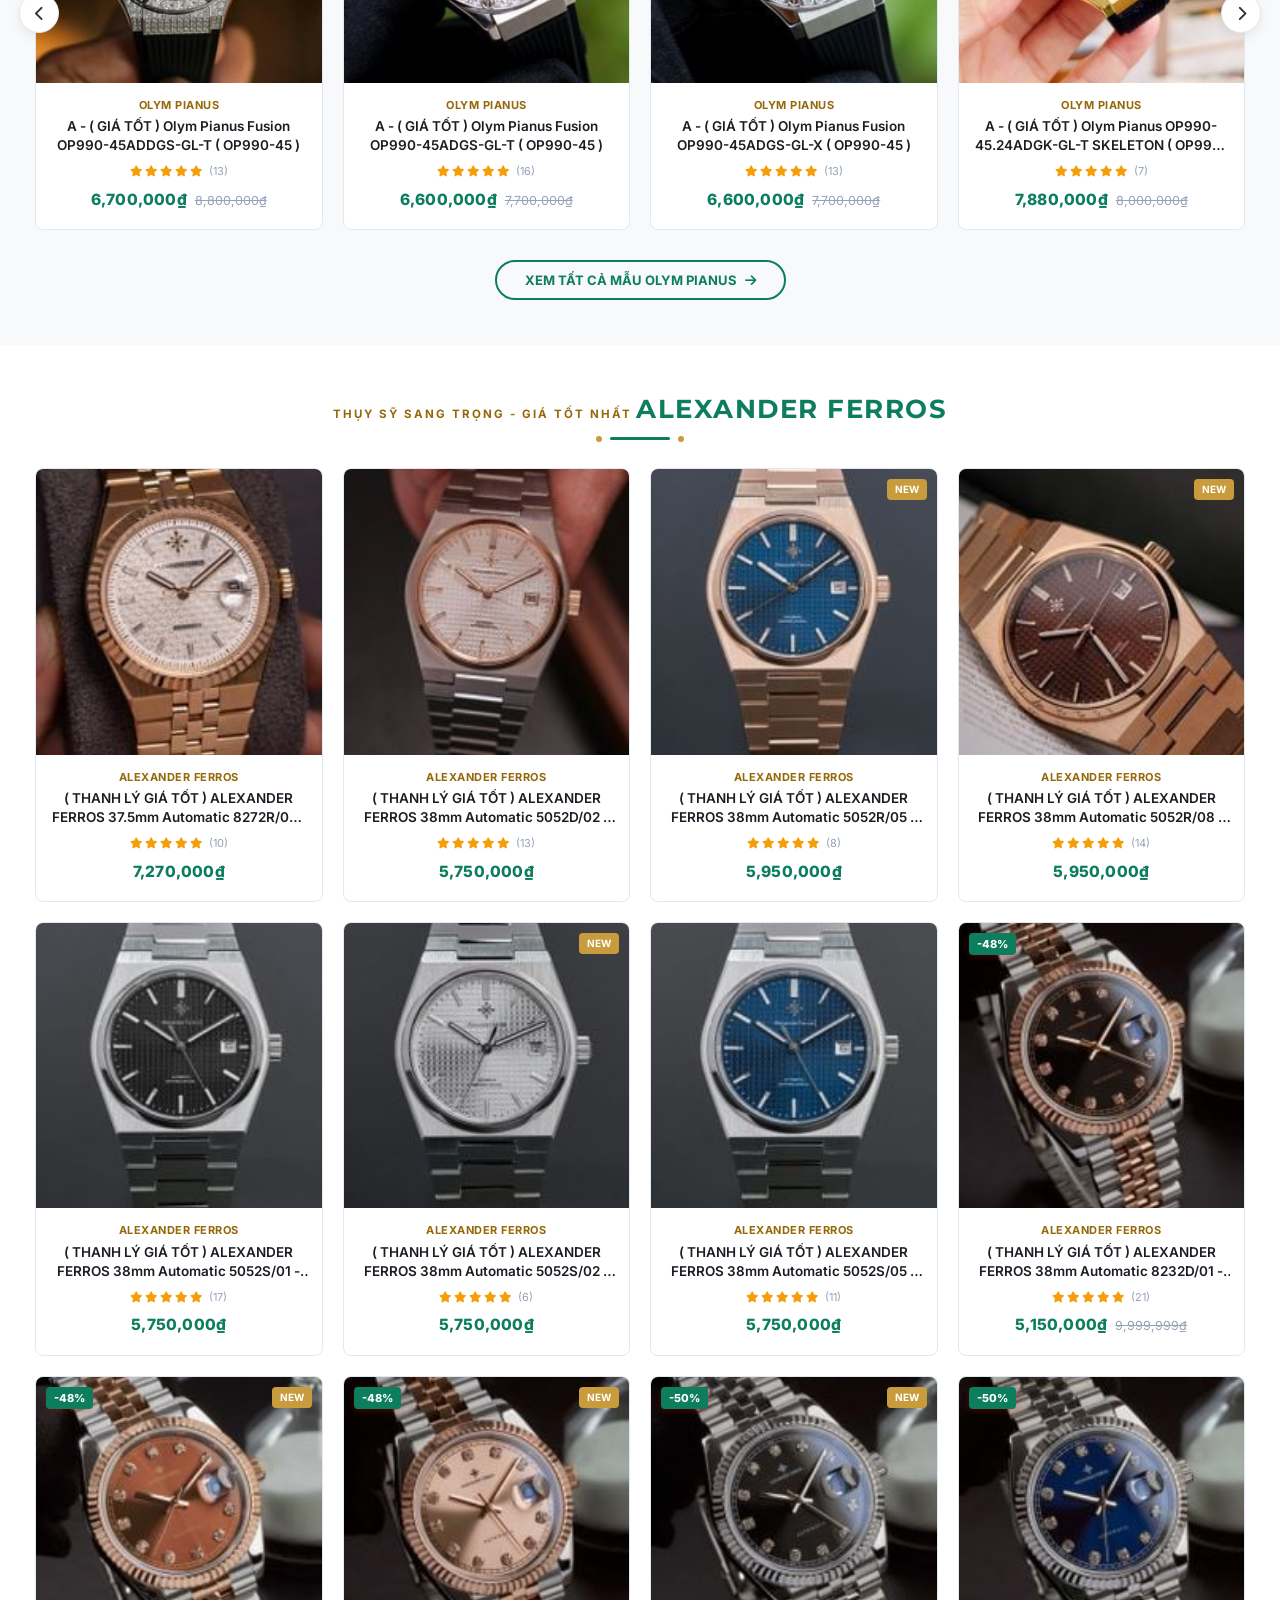
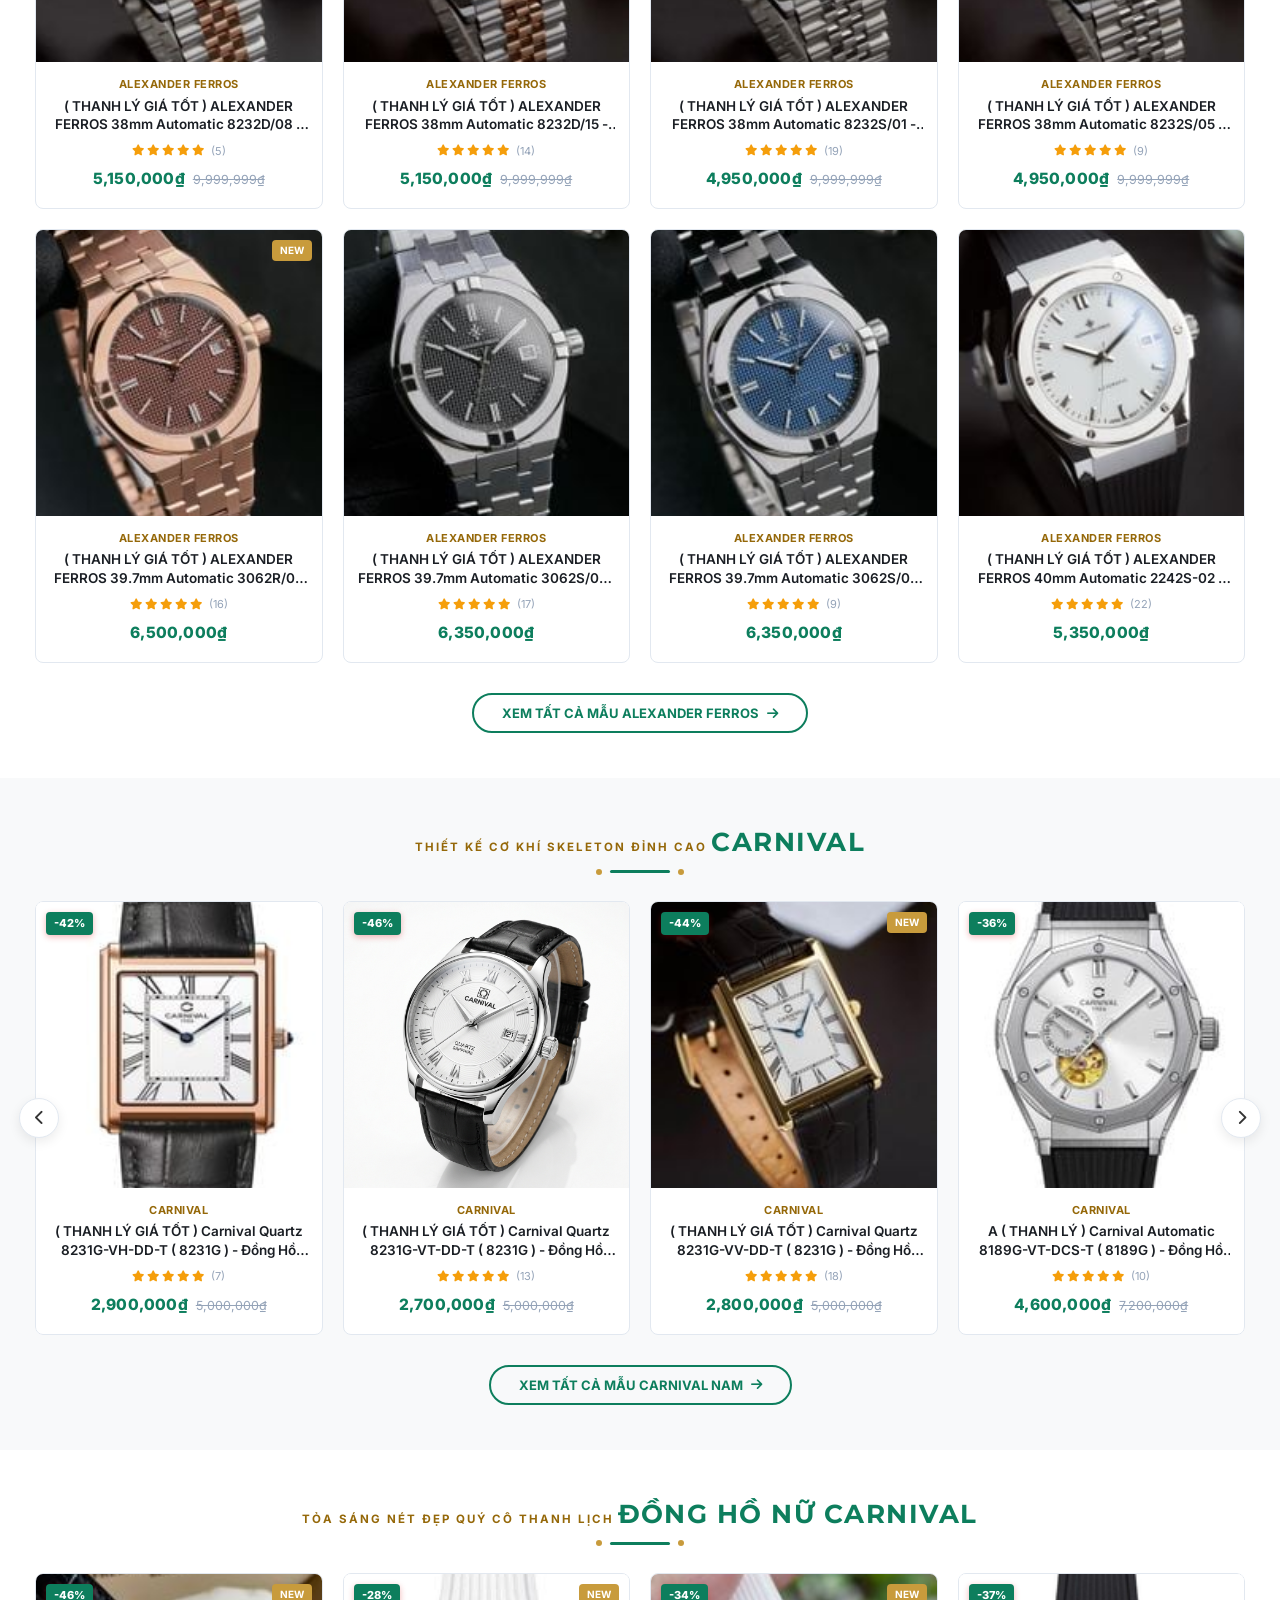
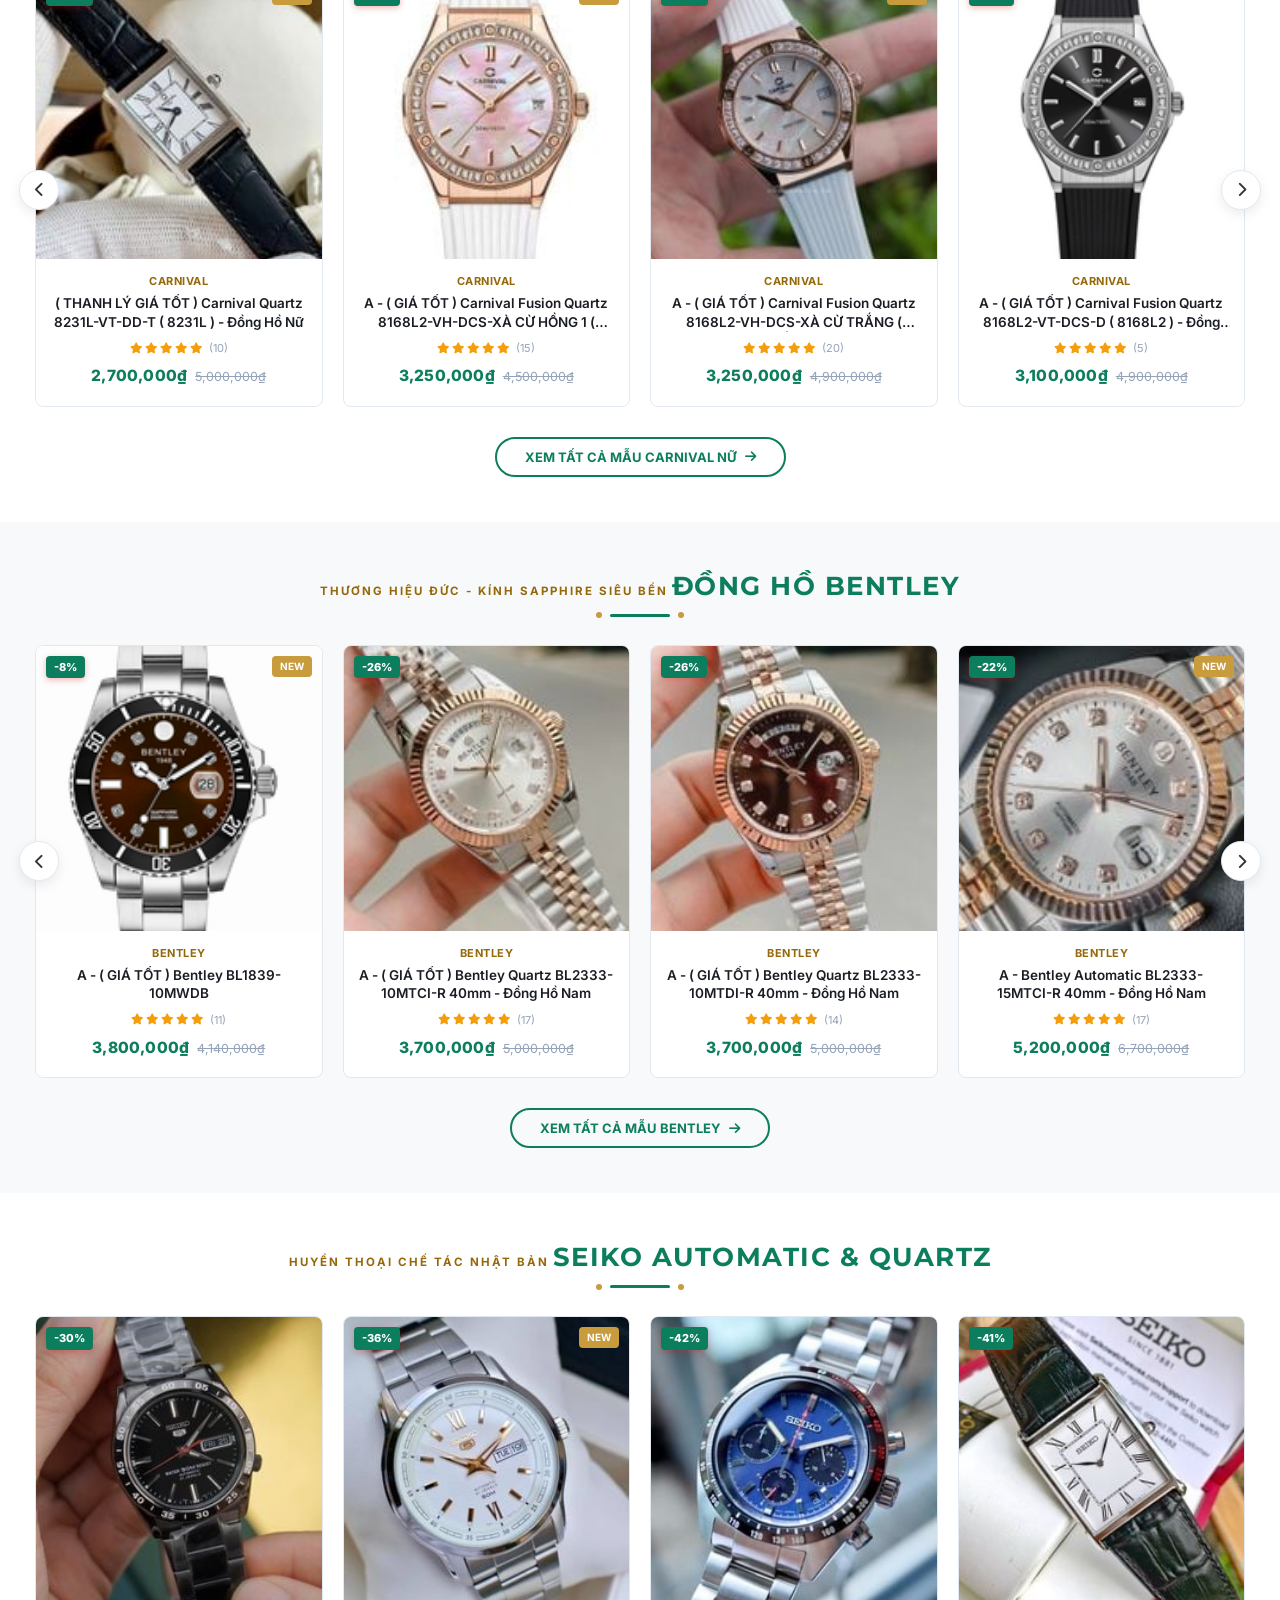
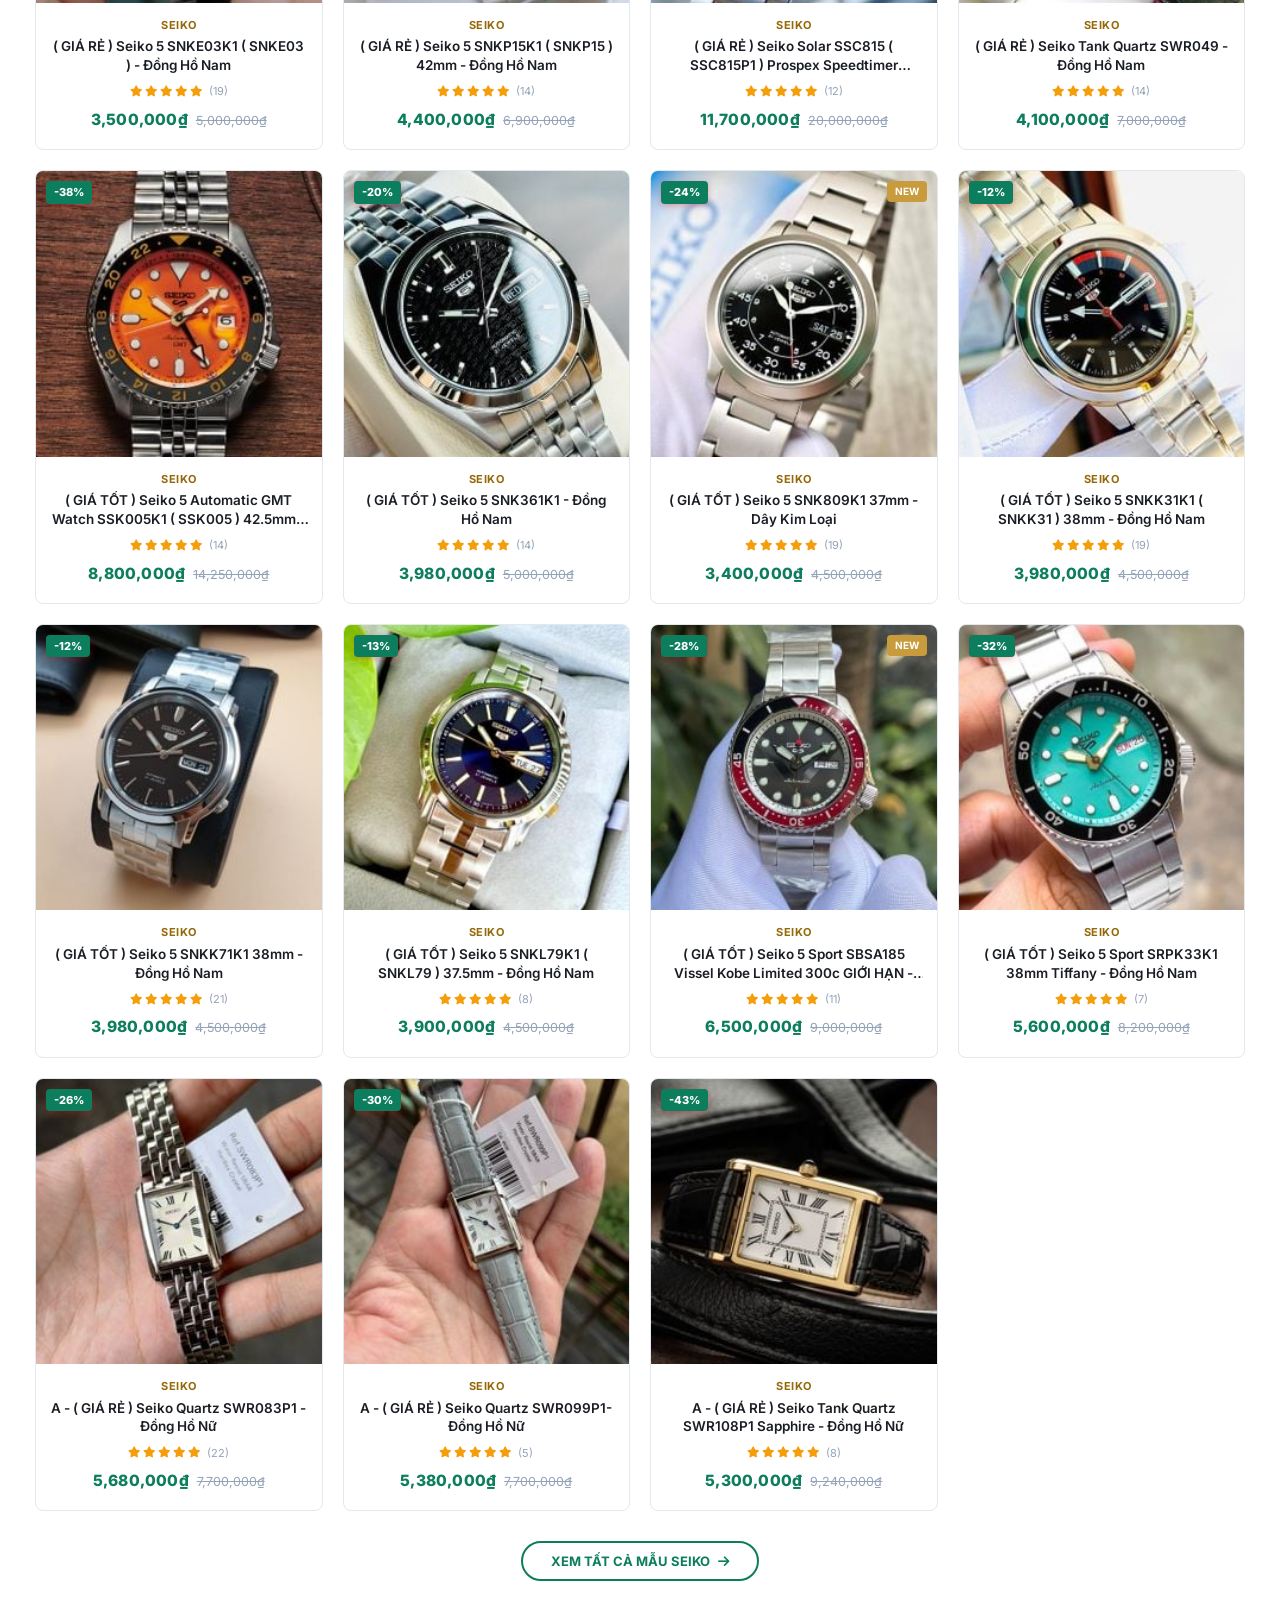
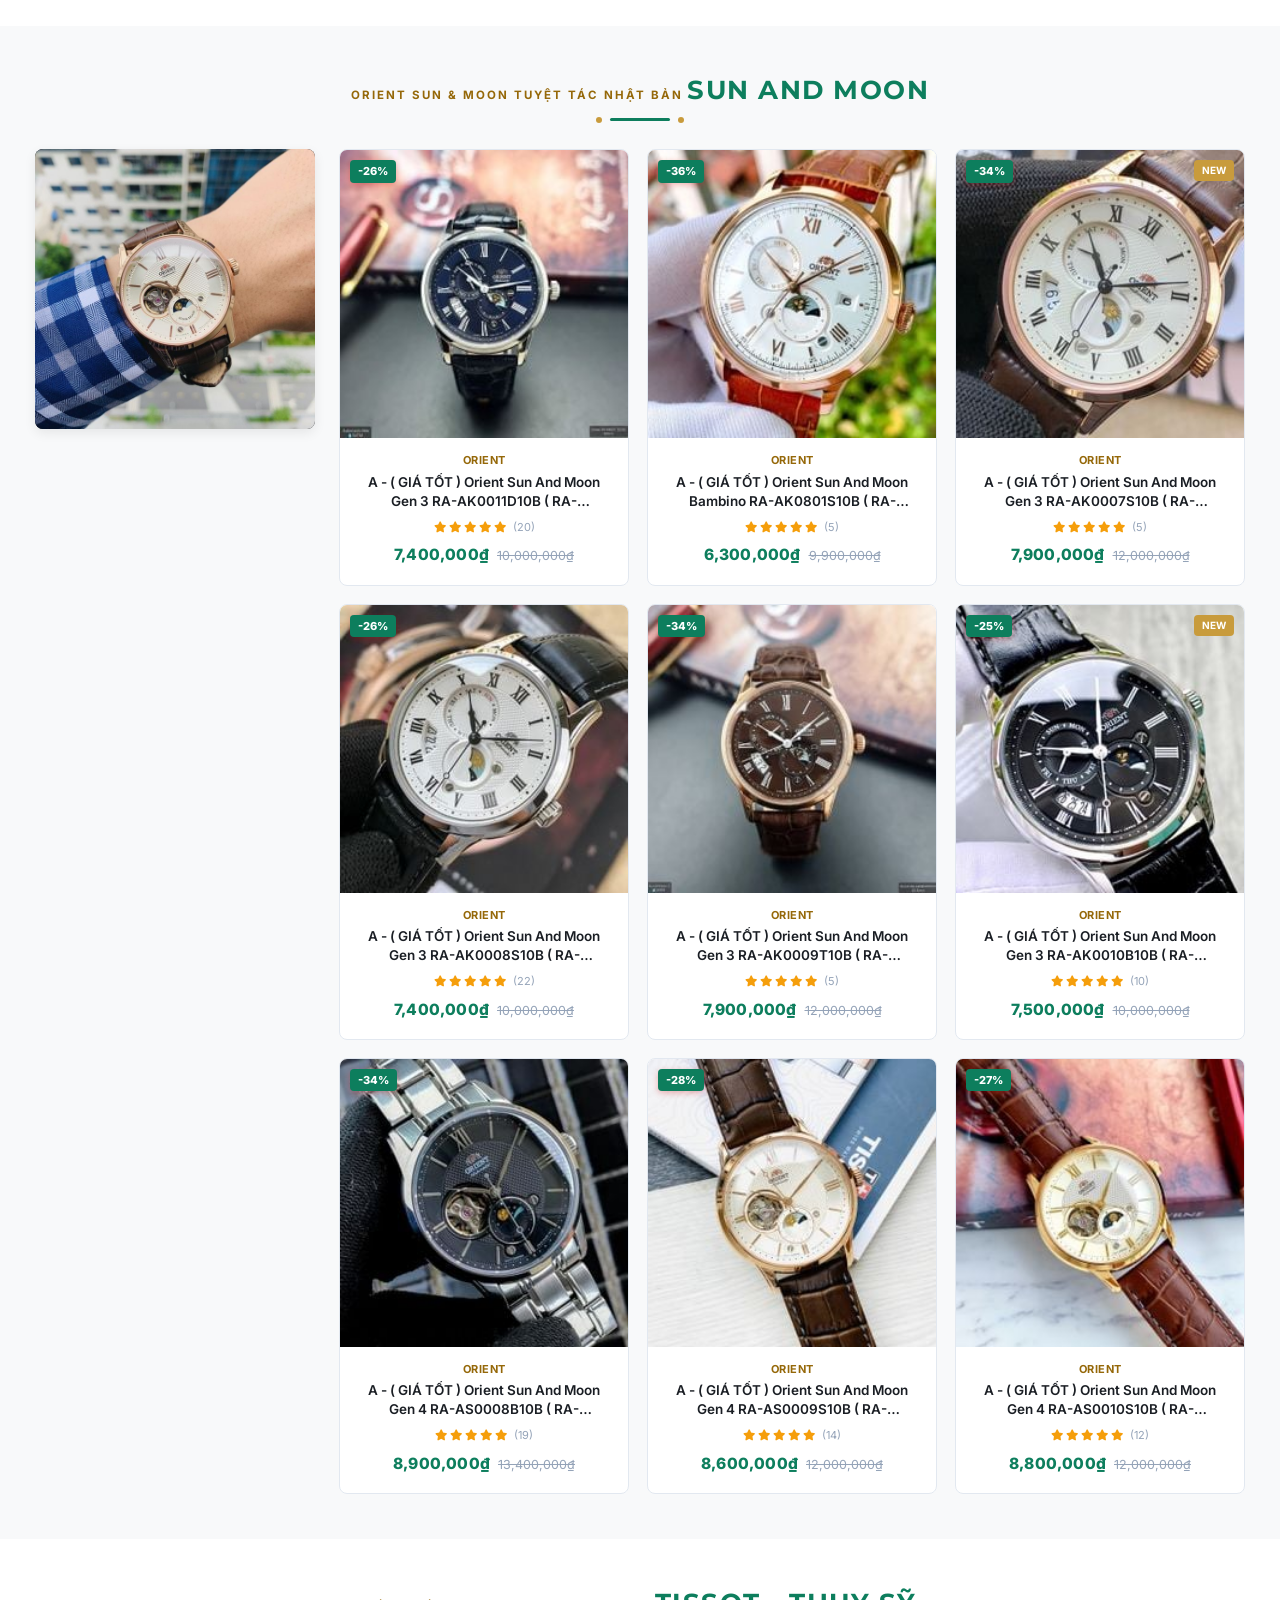
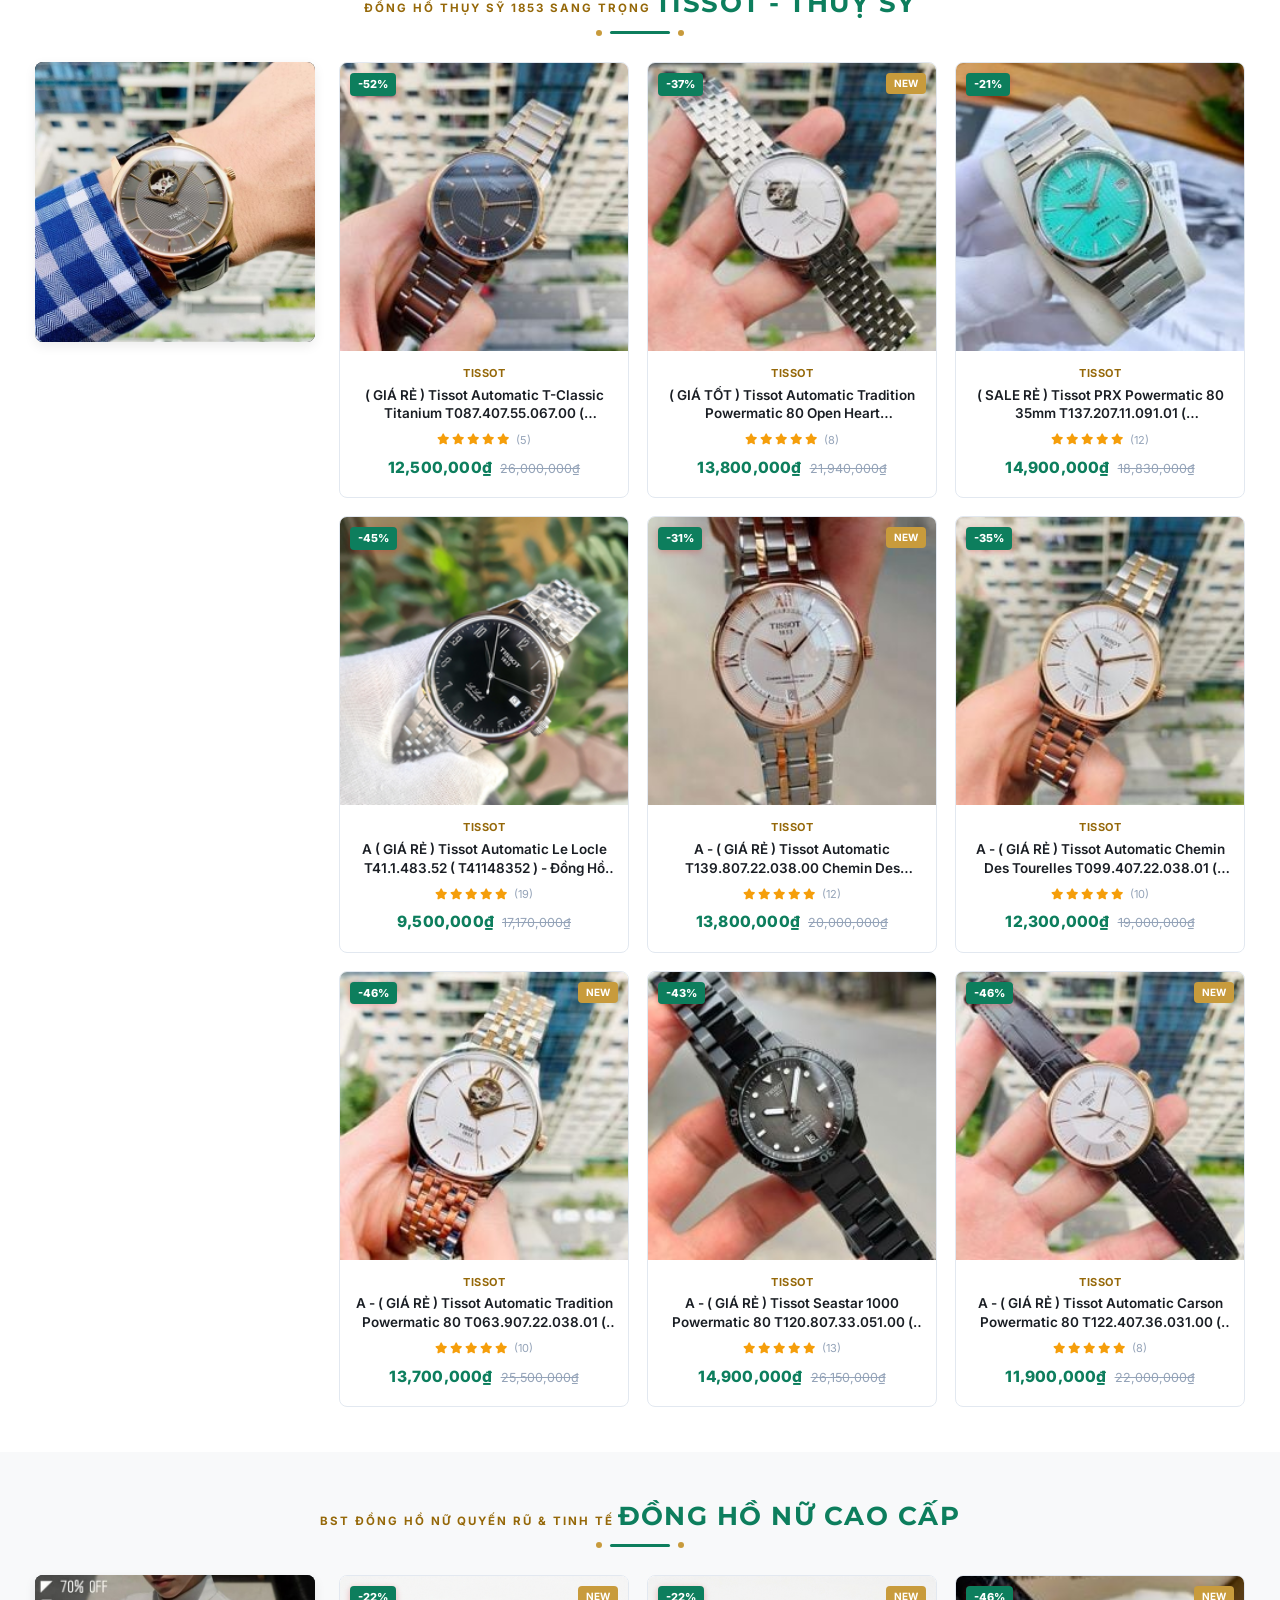
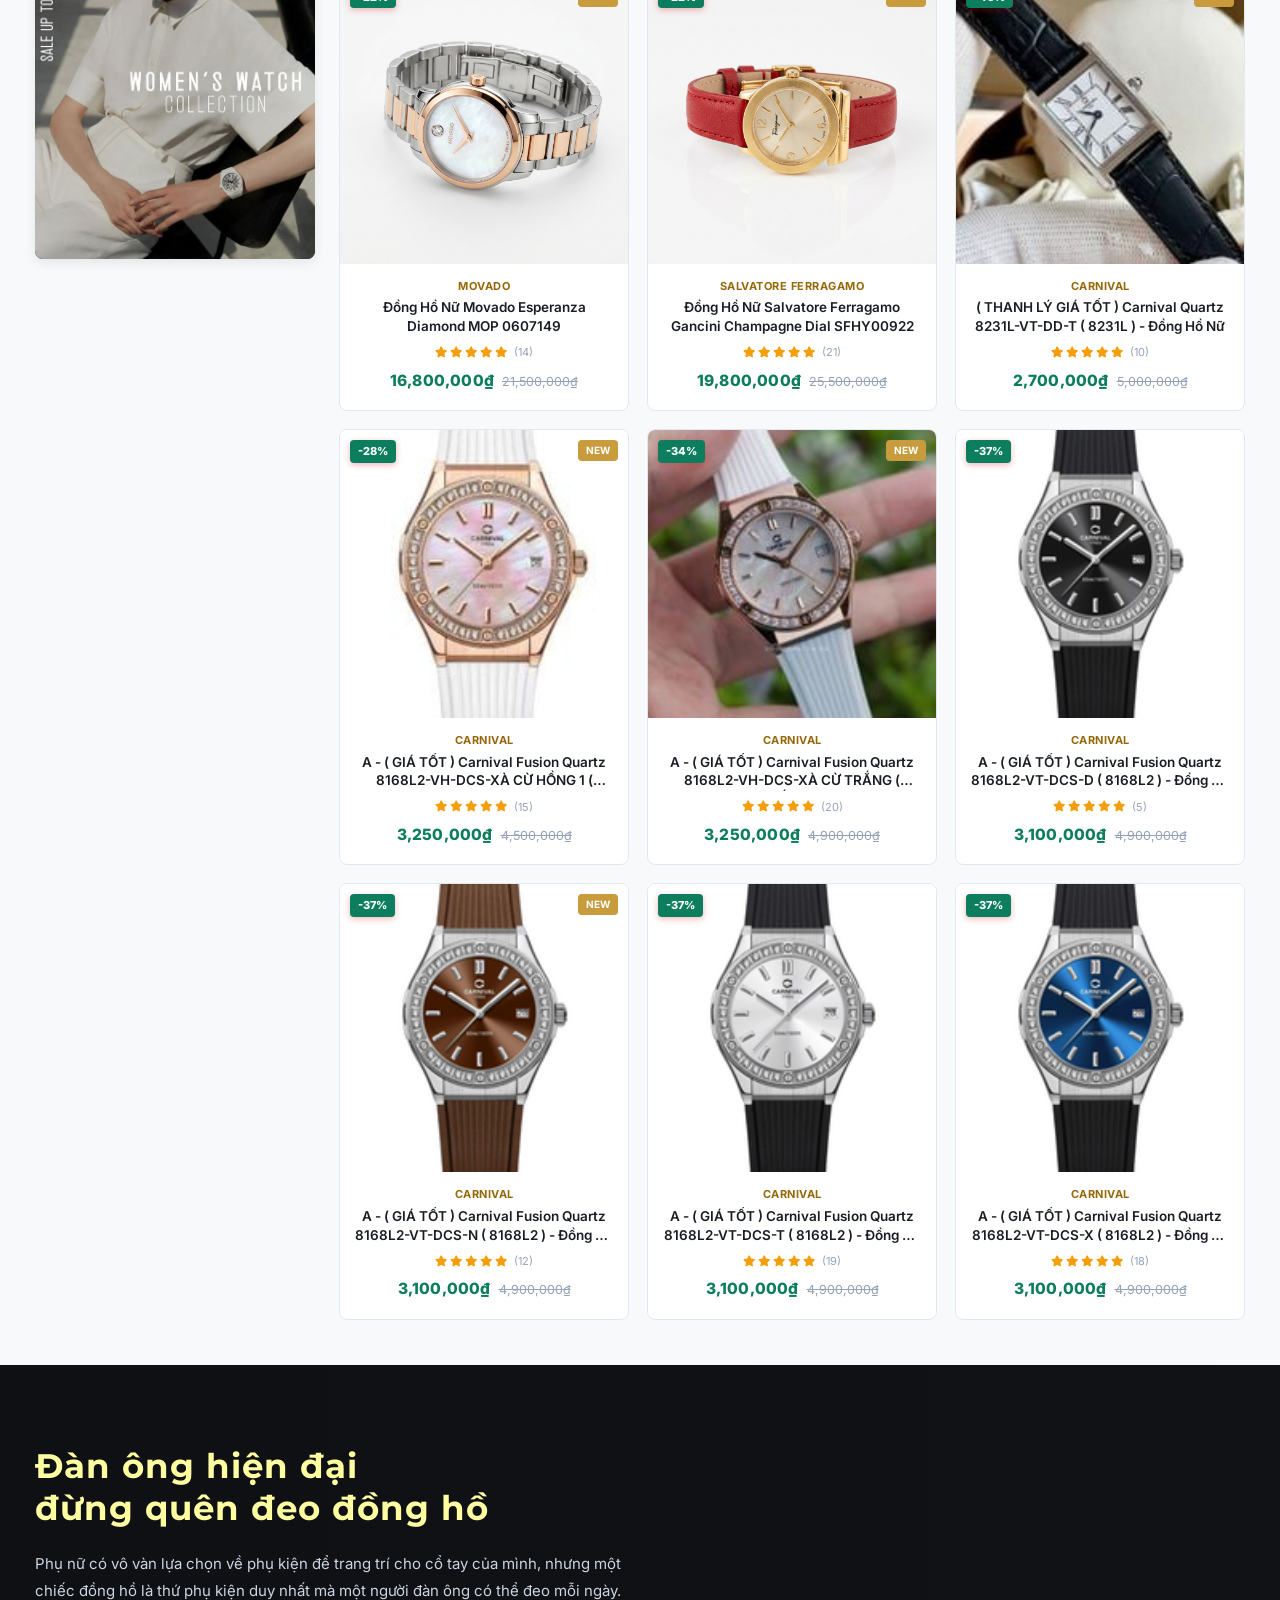
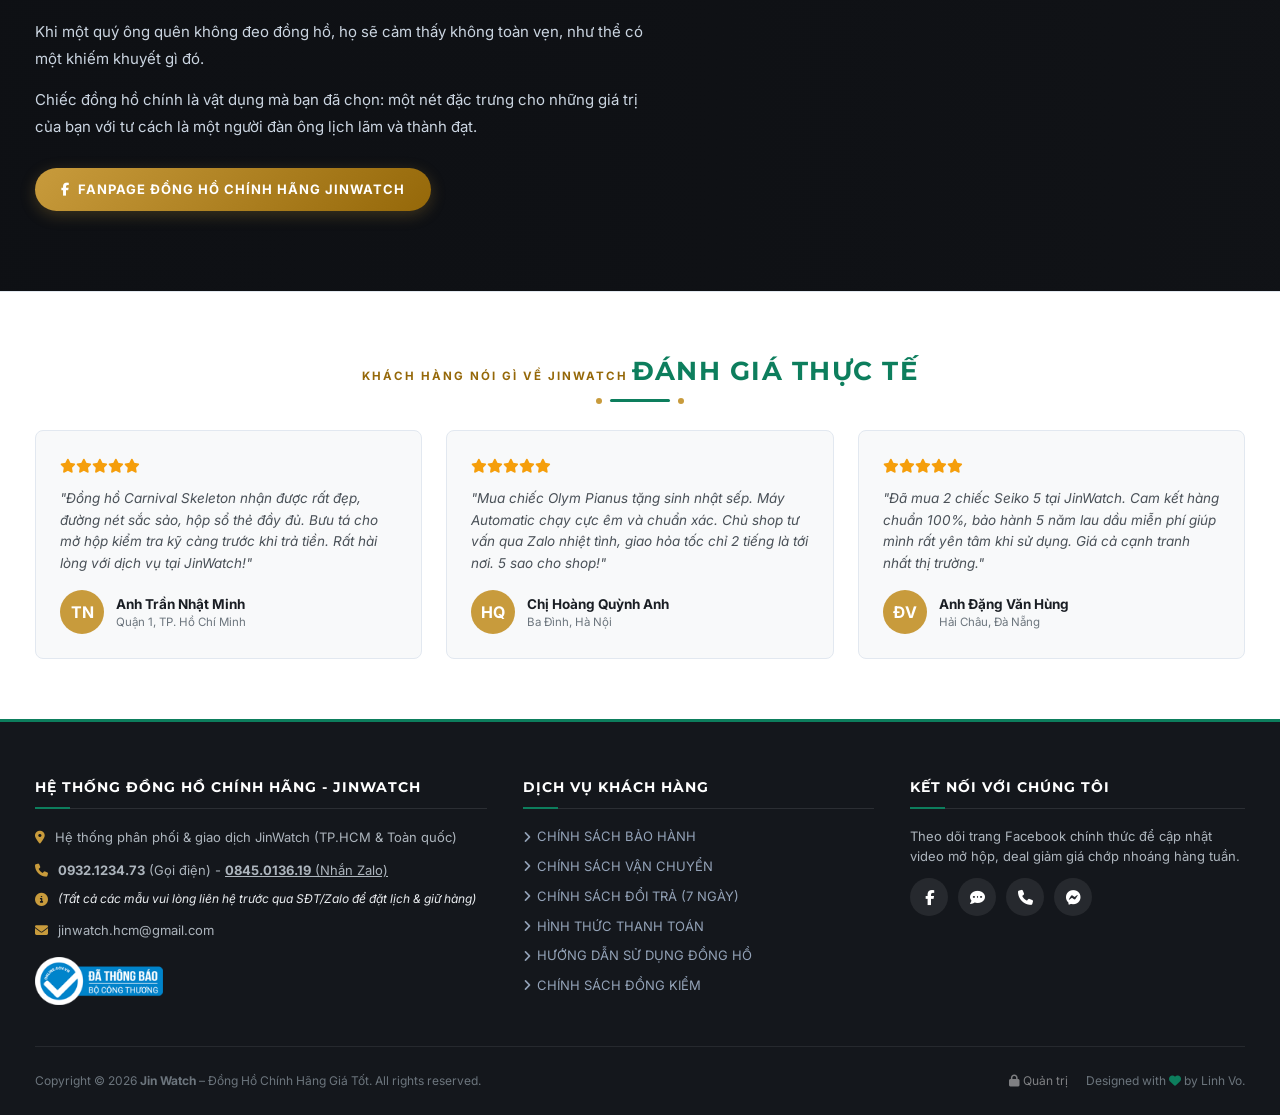
==== commit 5d242673: "add 2 news band" ====
--- a/index.html
+++ b/index.html
@@ -100,6 +100,8 @@
               <option value="CITIZEN">CITIZEN</option>
               <option value="ORIENT">ORIENT</option>
               <option value="TISSOT">TISSOT</option>
+              <option value="MOVADO">MOVADO</option>
+              <option value="SALVATORE FERRAGAMO">SALVATORE FERRAGAMO</option>
               <option value="ĐỒNG HỒ NỮ">ĐỒNG HỒ NỮ</option>
             </select>
             <input type="text" class="search-input" id="searchInput"
@@ -198,7 +200,9 @@
             </li>
             <li class="nav-dropdown-item"><a href="#swiss"
                 onclick="window.app.filterCatalog('FREDERIQUE CONSTANT')">FREDERIQUE CONSTANT</a></li>
-            <li class="nav-dropdown-item"><a href="#swiss" onclick="window.app.filterCatalog('MOVADO')">MOVADO</a></li>
+            <li class="nav-dropdown-item"><a href="#swiss" onclick="window.app.filterCatalog('MOVADO')">MOVADO (TẤT CẢ)</a></li>
+            <li class="nav-dropdown-item"><a href="#swiss" onclick="window.app.filterCatalog('MOVADO NAM')">MOVADO - NAM</a></li>
+            <li class="nav-dropdown-item"><a href="#swiss" onclick="window.app.filterCatalog('MOVADO NỮ')">MOVADO - NỮ</a></li>
             <li class="nav-dropdown-item"><a href="#swiss" onclick="window.app.filterCatalog('MAURICE LACROIX')">MAURICE
                 LACROIX</a></li>
             <li class="nav-dropdown-item"><a href="#swiss" onclick="window.app.filterCatalog('MIDO')">MIDO</a></li>
@@ -213,6 +217,9 @@
             THƯƠNG HIỆU ANH / MỸ / Ý <i class="fa fa-angle-down"></i>
           </a>
           <ul class="nav-dropdown">
+            <li class="nav-dropdown-item"><a href="#brands" onclick="window.app.filterCatalog('SALVATORE FERRAGAMO')">SALVATORE FERRAGAMO (Ý)</a></li>
+            <li class="nav-dropdown-item"><a href="#brands" onclick="window.app.filterCatalog('SALVATORE FERRAGAMO NAM')">SALVATORE FERRAGAMO - NAM</a></li>
+            <li class="nav-dropdown-item"><a href="#brands" onclick="window.app.filterCatalog('SALVATORE FERRAGAMO NỮ')">SALVATORE FERRAGAMO - NỮ</a></li>
             <li class="nav-dropdown-item"><a href="#brands" onclick="window.app.filterCatalog('THOMAS EARNSHAW')">THOMAS
                 EARNSHAW</a></li>
             <li class="nav-dropdown-item"><a href="#brands" onclick="window.app.filterCatalog('INVICTA')">INVICTA</a>
@@ -265,6 +272,7 @@
                     <li><a href="#women" onclick="window.app.filterCatalog('SEIKO NỮ')">SEIKO NỮ</a></li>
                     <li><a href="#women" onclick="window.app.filterCatalog('OGIVAL NỮ')">OGIVAL NỮ (Thụy Sỹ)</a></li>
                     <li><a href="#women" onclick="window.app.filterCatalog('MOVADO NỮ')">MOVADO NỮ</a></li>
+                    <li><a href="#women" onclick="window.app.filterCatalog('SALVATORE FERRAGAMO NỮ')">SALVATORE FERRAGAMO NỮ (Ý)</a></li>
                     <li><a href="#women" onclick="window.app.filterCatalog('LONGINES NỮ')">LONGINES NỮ</a></li>
                   </ul>
                 </div>
@@ -504,6 +512,8 @@
             <button class="filter-pill" onclick="window.app.setBrandFilter('ORIENT', this)">Orient</button>
             <button class="filter-pill" onclick="window.app.setBrandFilter('TISSOT', this)">Tissot</button>
             <button class="filter-pill" onclick="window.app.setBrandFilter('CITIZEN', this)">Citizen</button>
+            <button class="filter-pill" onclick="window.app.setBrandFilter('MOVADO', this)">Movado</button>
+            <button class="filter-pill" onclick="window.app.setBrandFilter('SALVATORE FERRAGAMO', this)">Salvatore Ferragamo</button>
           </div>
         </div>
 
@@ -1243,9 +1253,23 @@
         </a>
         <div class="mobile-submenu">
           <a href="#tissotSection" onclick="window.scrollToSection('tissotSection')">TISSOT</a>
-          <a href="#swiss" onclick="window.app.filterCatalog('LONGINES')">LONGINES</a>
-          <a href="#swiss" onclick="window.app.filterCatalog('FREDERIQUE CONSTANT')">FREDERIQUE CONSTANT</a>
-          <a href="#swiss" onclick="window.app.filterCatalog('MOVADO')">MOVADO</a>
+          <a href="#swiss" onclick="window.app.filterCatalog('LONGINES'); window.app.toggleMobileMenu(false)">LONGINES</a>
+          <a href="#swiss" onclick="window.app.filterCatalog('FREDERIQUE CONSTANT'); window.app.toggleMobileMenu(false)">FREDERIQUE CONSTANT</a>
+          <a href="#swiss" onclick="window.app.filterCatalog('MOVADO'); window.app.toggleMobileMenu(false)">MOVADO (TẤT CẢ)</a>
+          <a href="#swiss" onclick="window.app.filterCatalog('MOVADO NAM'); window.app.toggleMobileMenu(false)">MOVADO NAM</a>
+          <a href="#swiss" onclick="window.app.filterCatalog('MOVADO NỮ'); window.app.toggleMobileMenu(false)">MOVADO NỮ</a>
+        </div>
+      </div>
+      <div class="mobile-menu-item">
+        <a href="#brands" onclick="event.preventDefault(); window.toggleMobileSubmenu(this)">
+          <span>THƯƠNG HIỆU ANH / MỸ / Ý</span> <i class="fa fa-plus"></i>
+        </a>
+        <div class="mobile-submenu">
+          <a href="#brands" onclick="window.app.filterCatalog('SALVATORE FERRAGAMO'); window.app.toggleMobileMenu(false)">SALVATORE FERRAGAMO</a>
+          <a href="#brands" onclick="window.app.filterCatalog('SALVATORE FERRAGAMO NAM'); window.app.toggleMobileMenu(false)">SALVATORE FERRAGAMO NAM</a>
+          <a href="#brands" onclick="window.app.filterCatalog('SALVATORE FERRAGAMO NỮ'); window.app.toggleMobileMenu(false)">SALVATORE FERRAGAMO NỮ</a>
+          <a href="#brands" onclick="window.app.filterCatalog('EMPORIO ARMANI'); window.app.toggleMobileMenu(false)">EMPORIO ARMANI</a>
+          <a href="#brands" onclick="window.app.filterCatalog('FOSSIL'); window.app.toggleMobileMenu(false)">FOSSIL</a>
         </div>
       </div>
       <div class="mobile-menu-item">
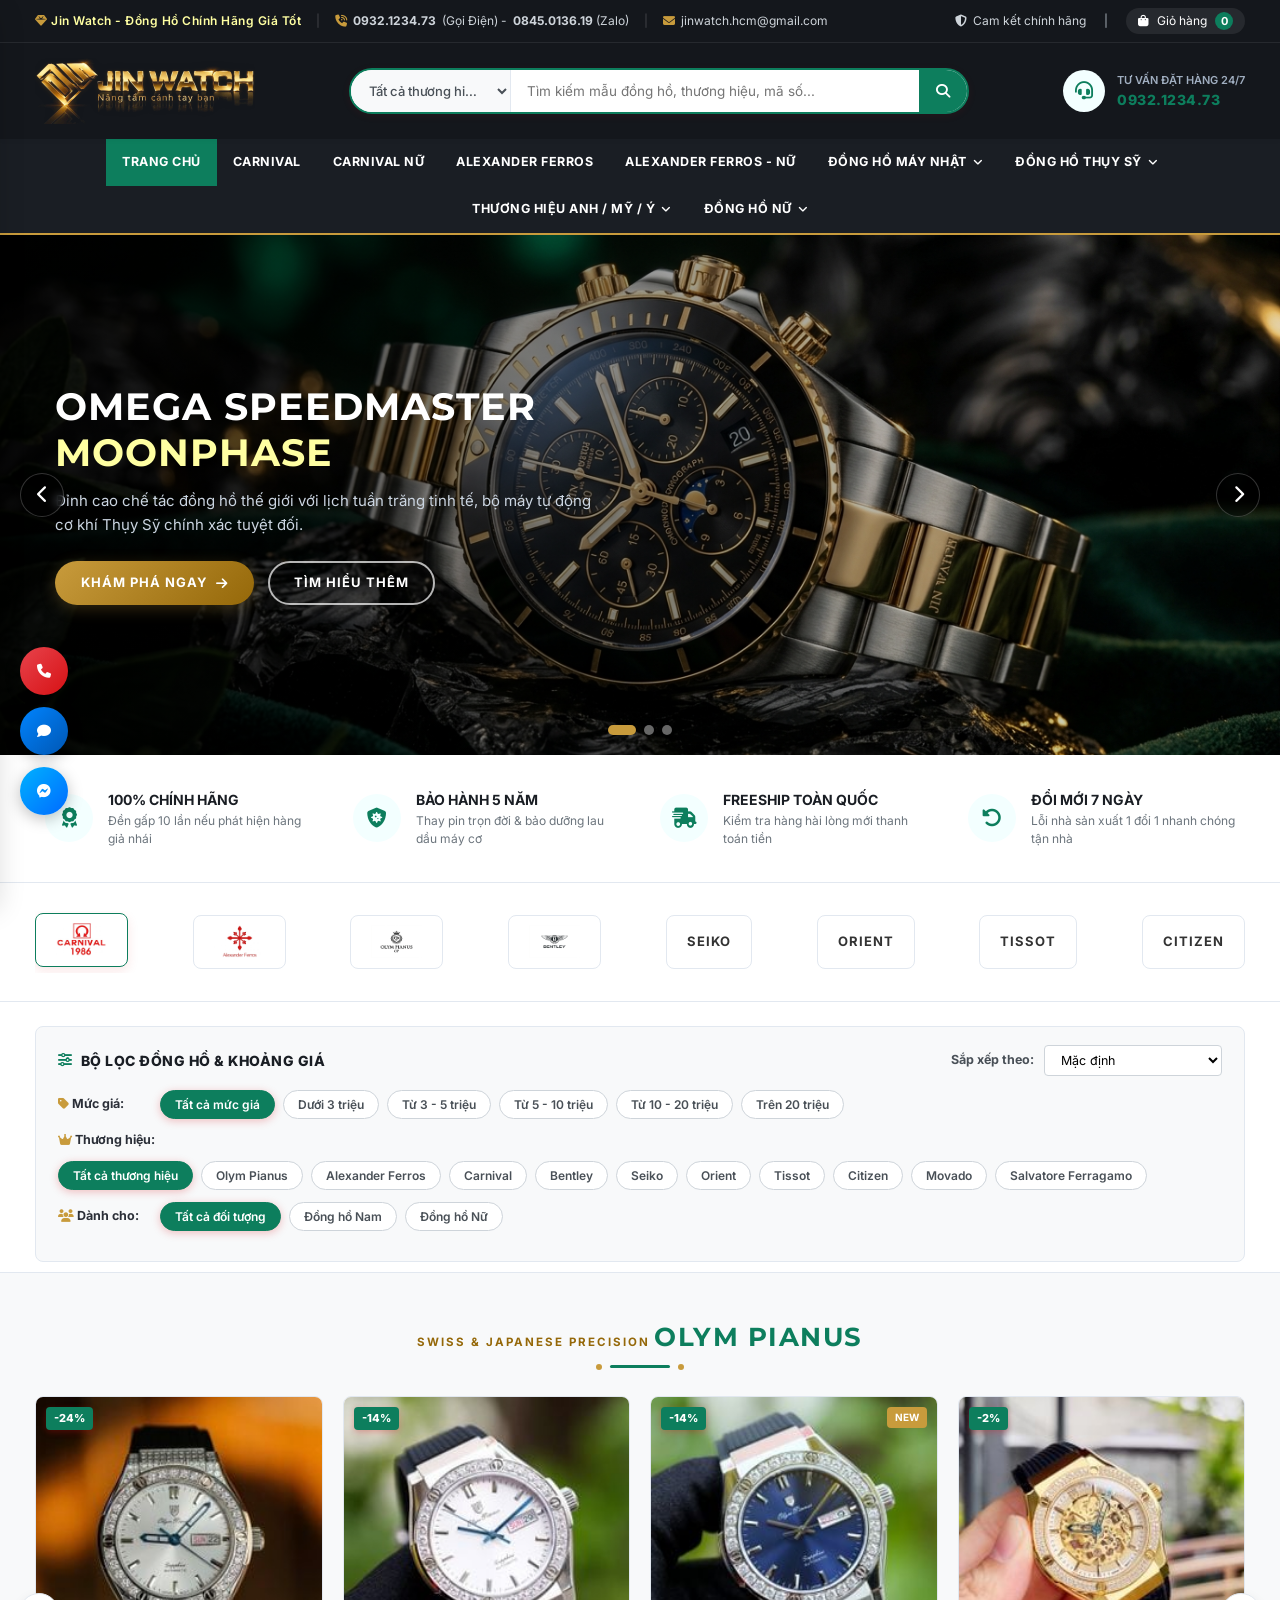
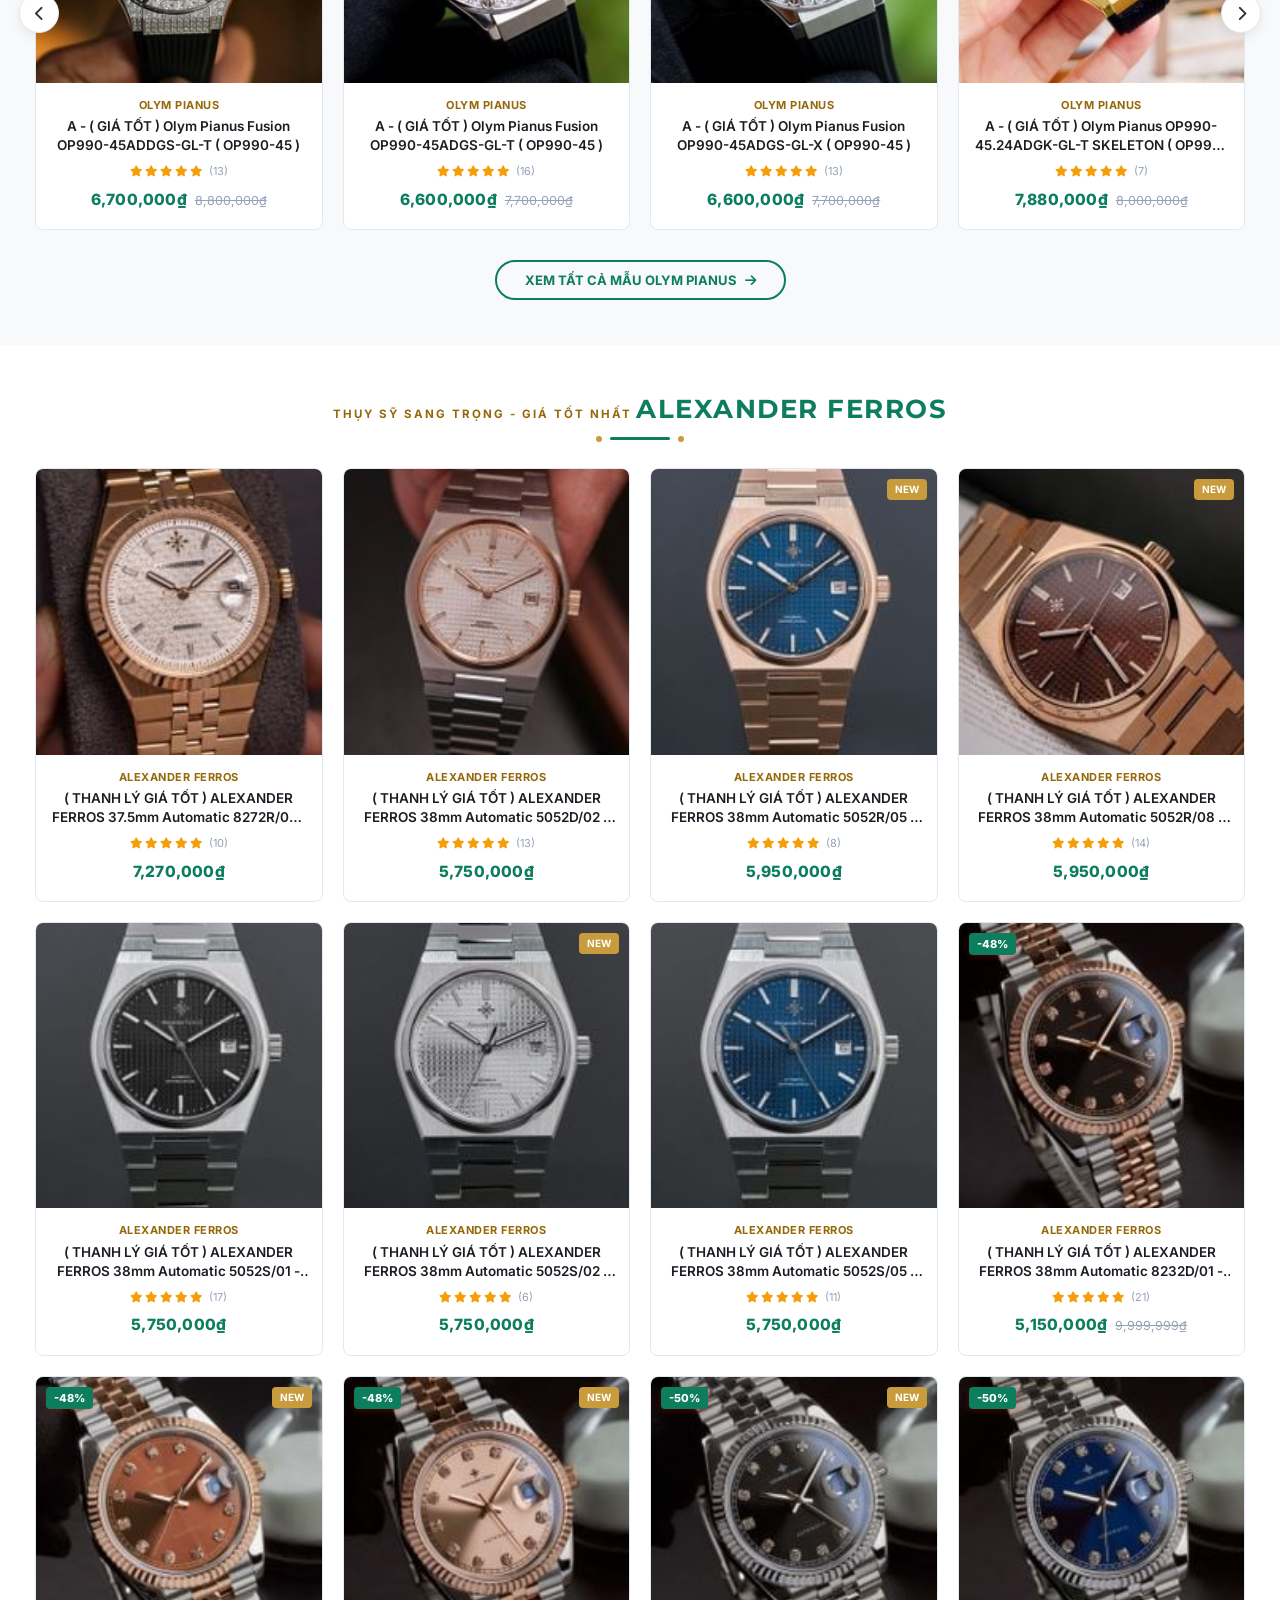
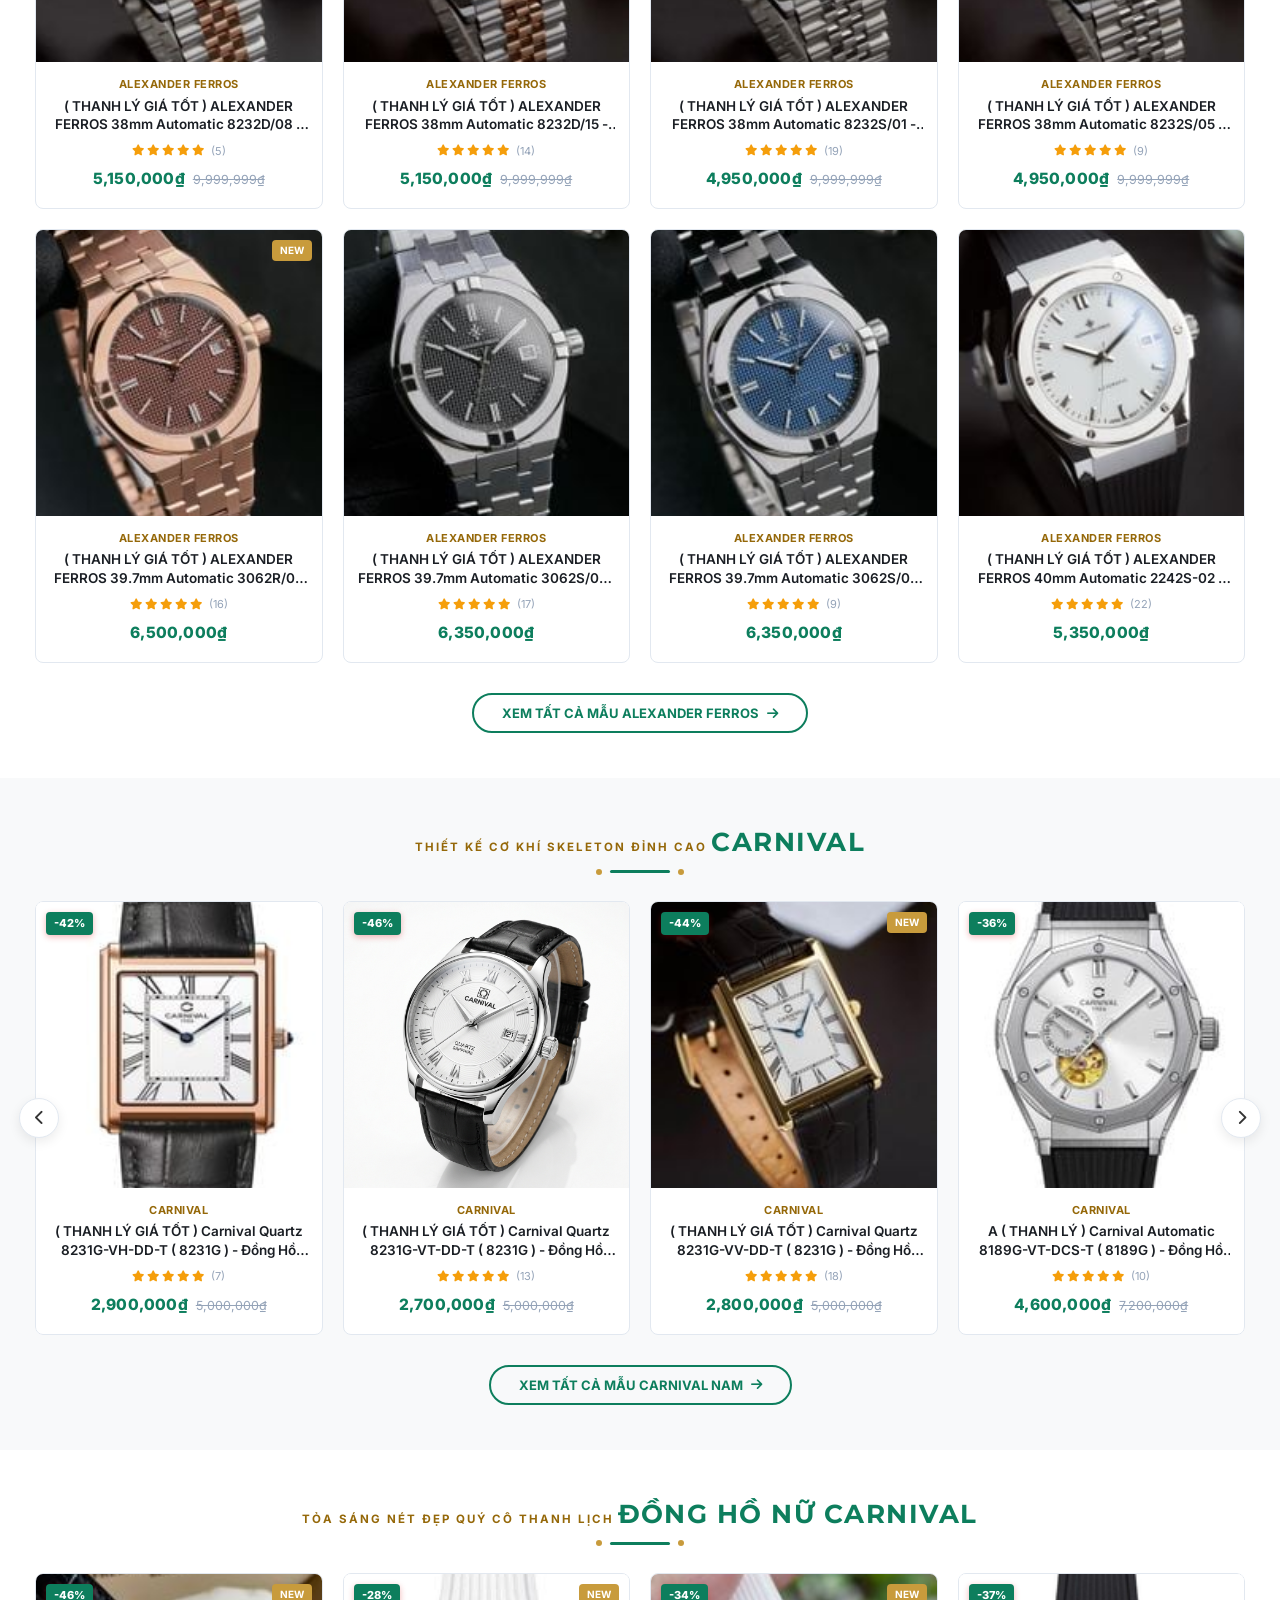
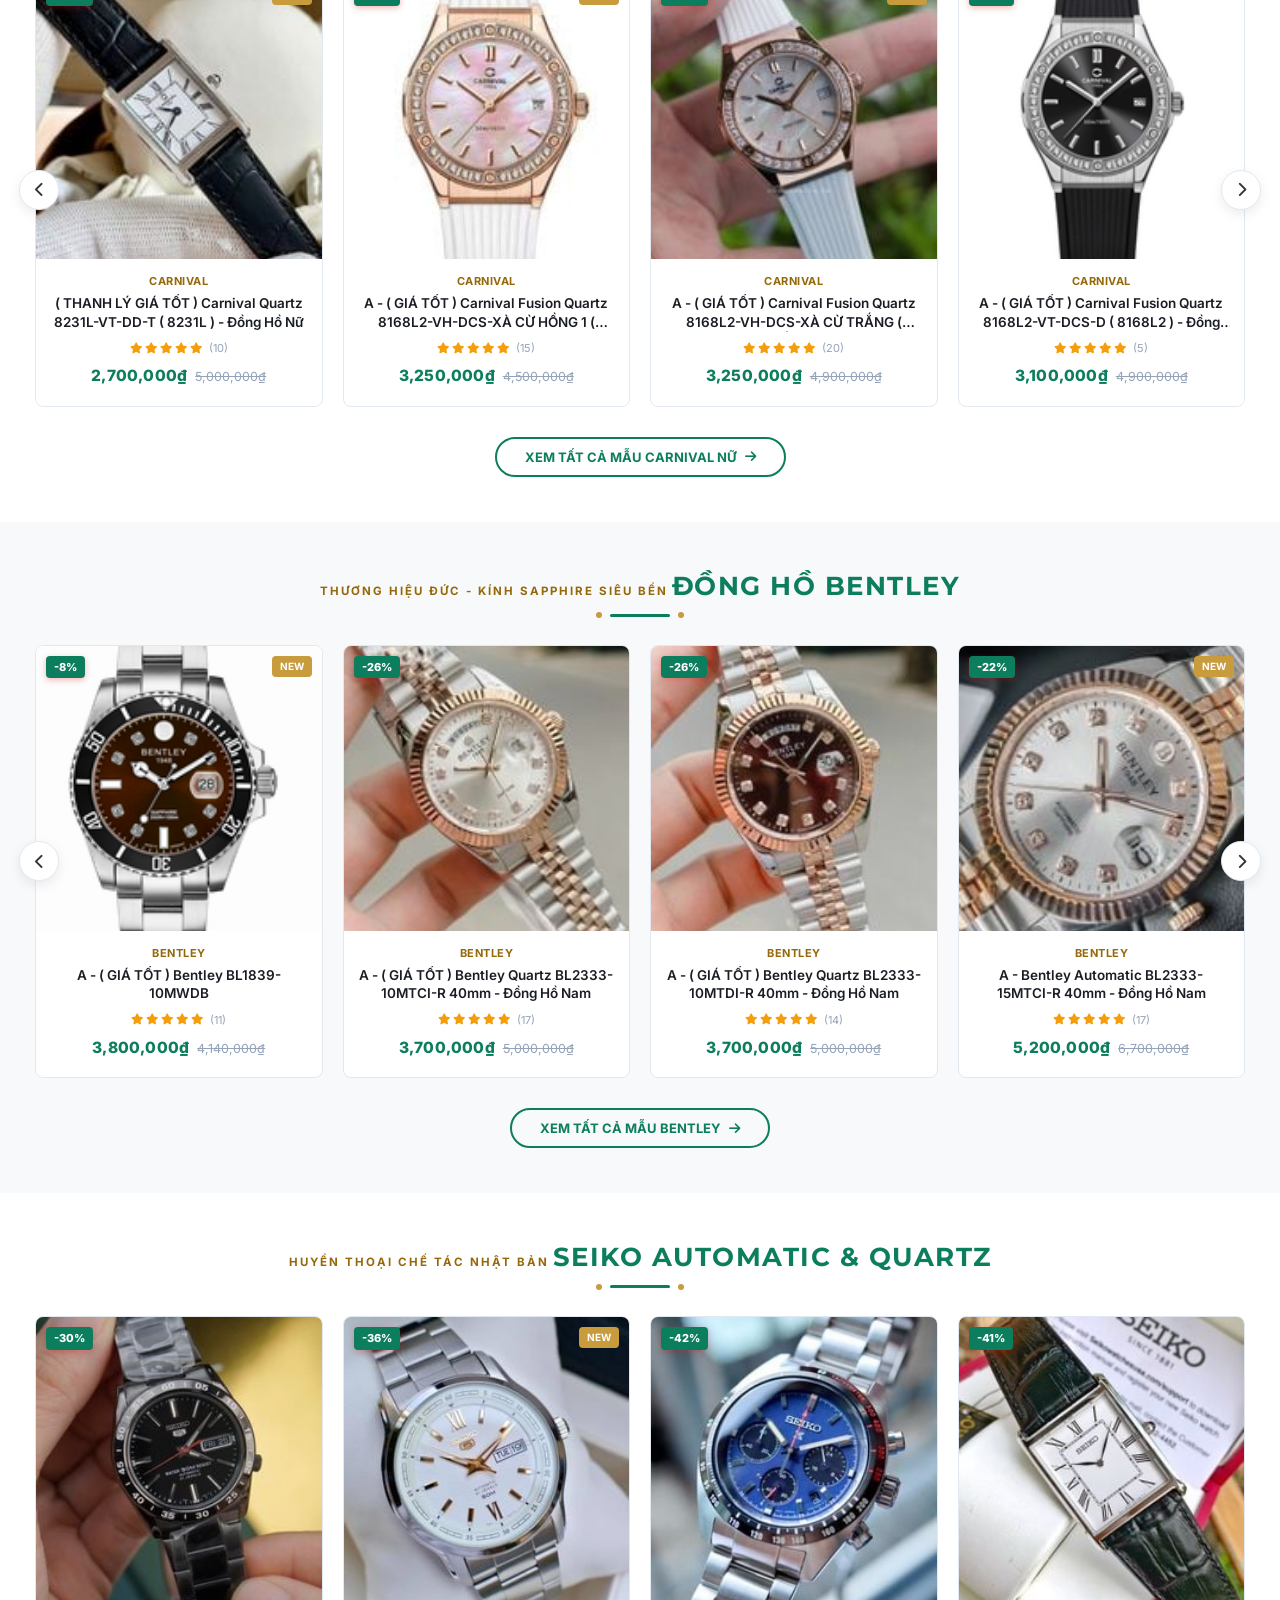
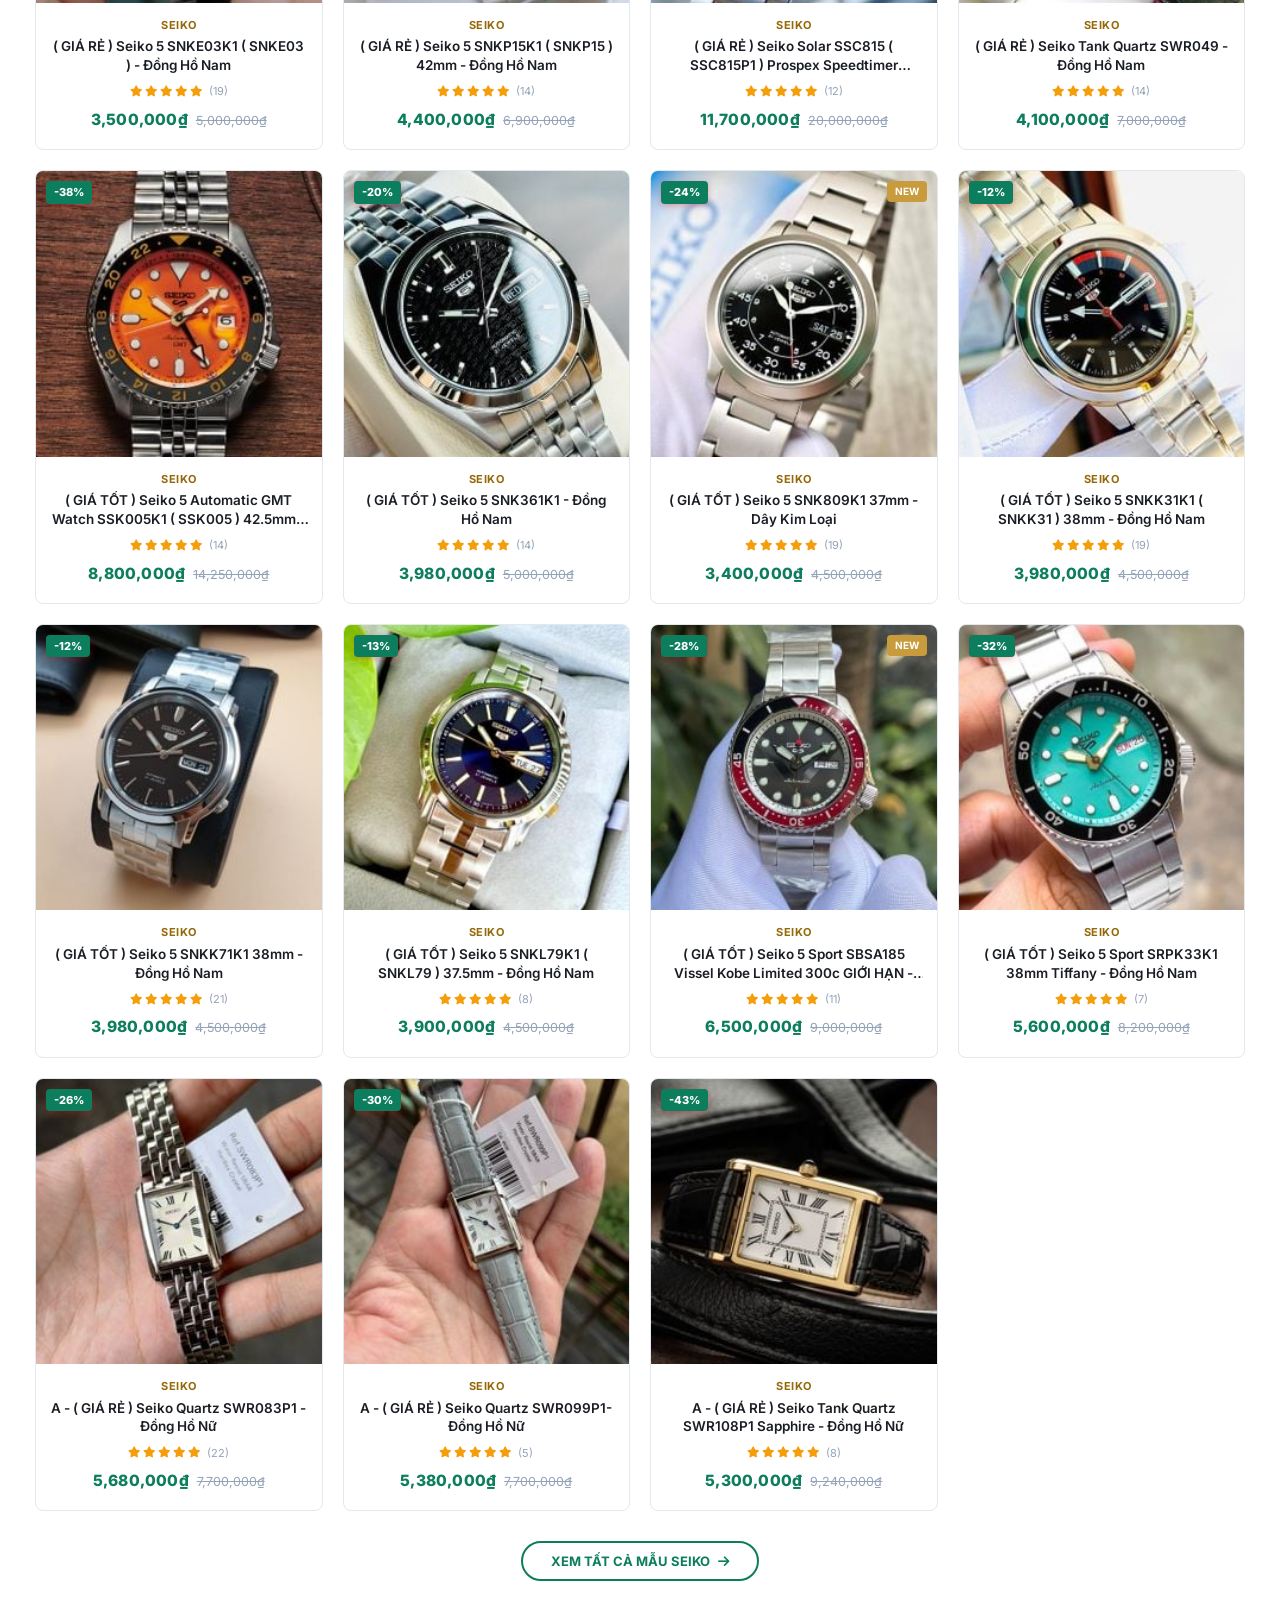
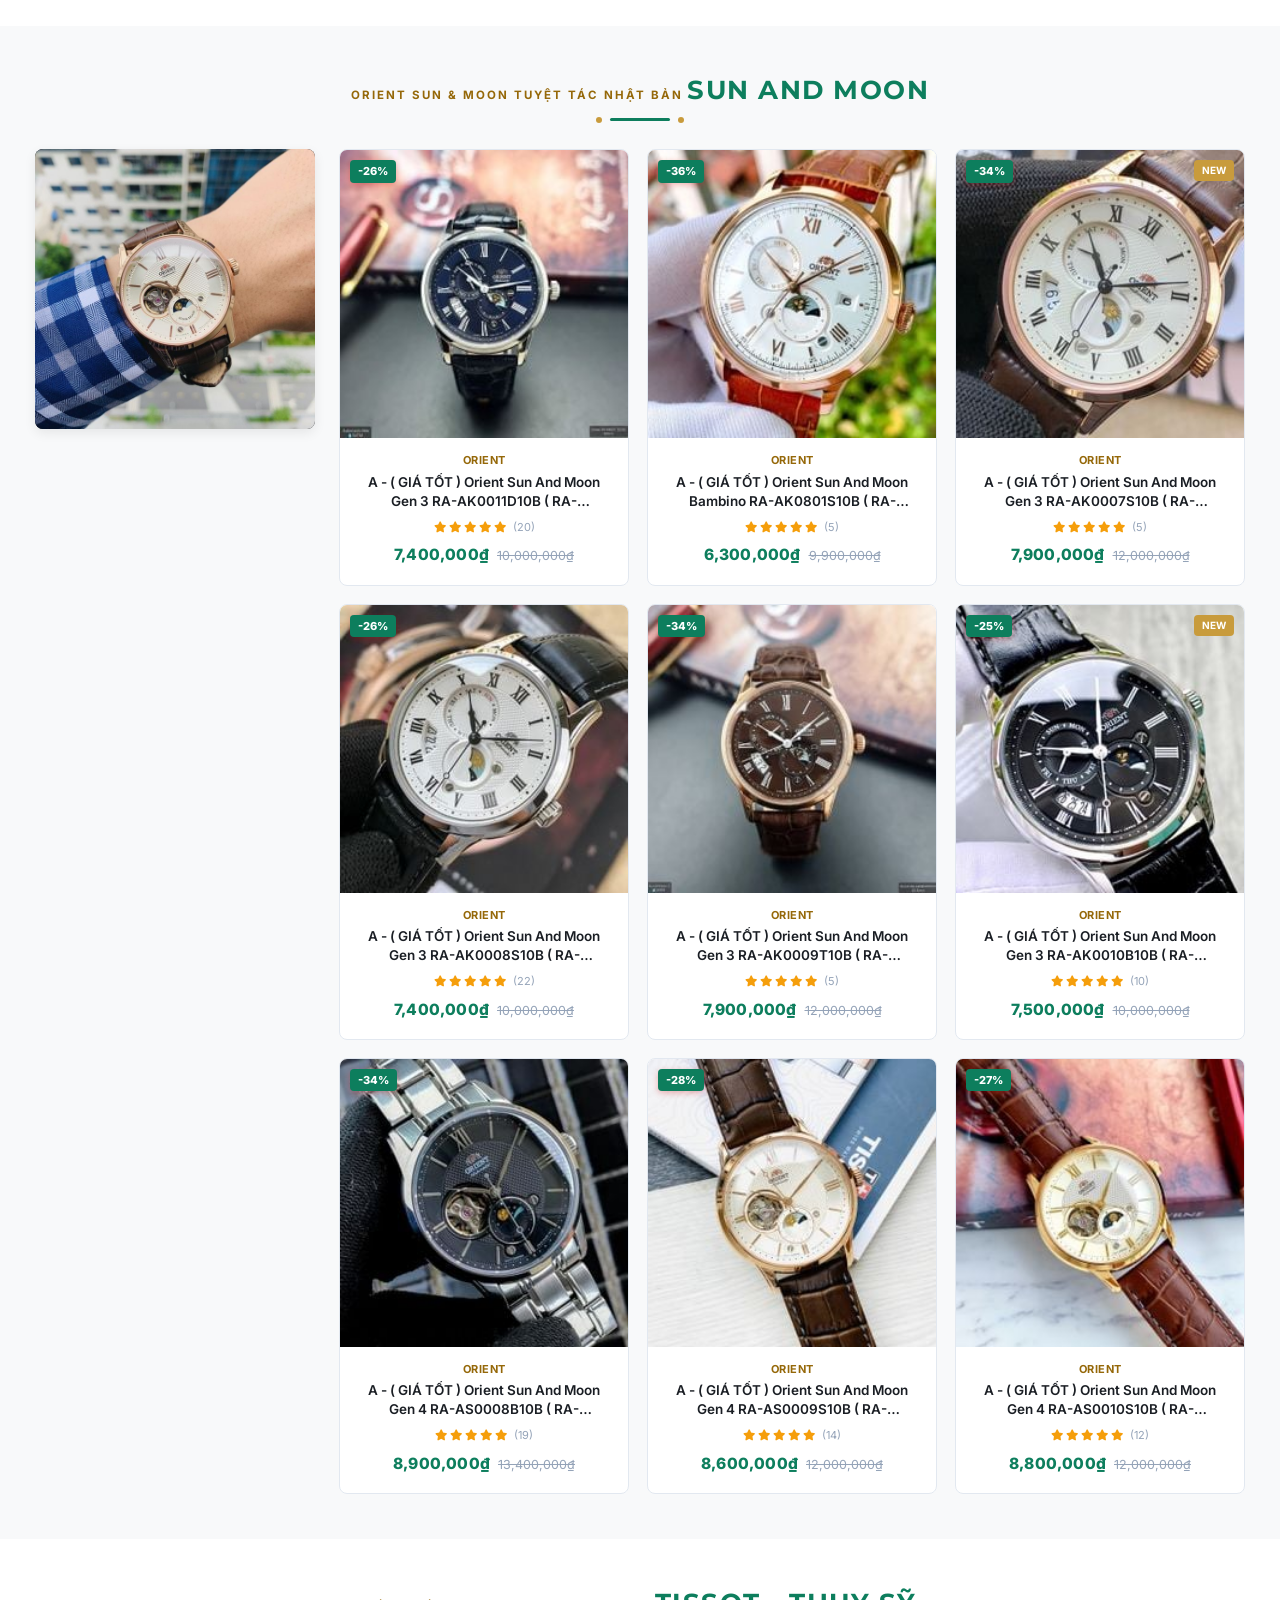
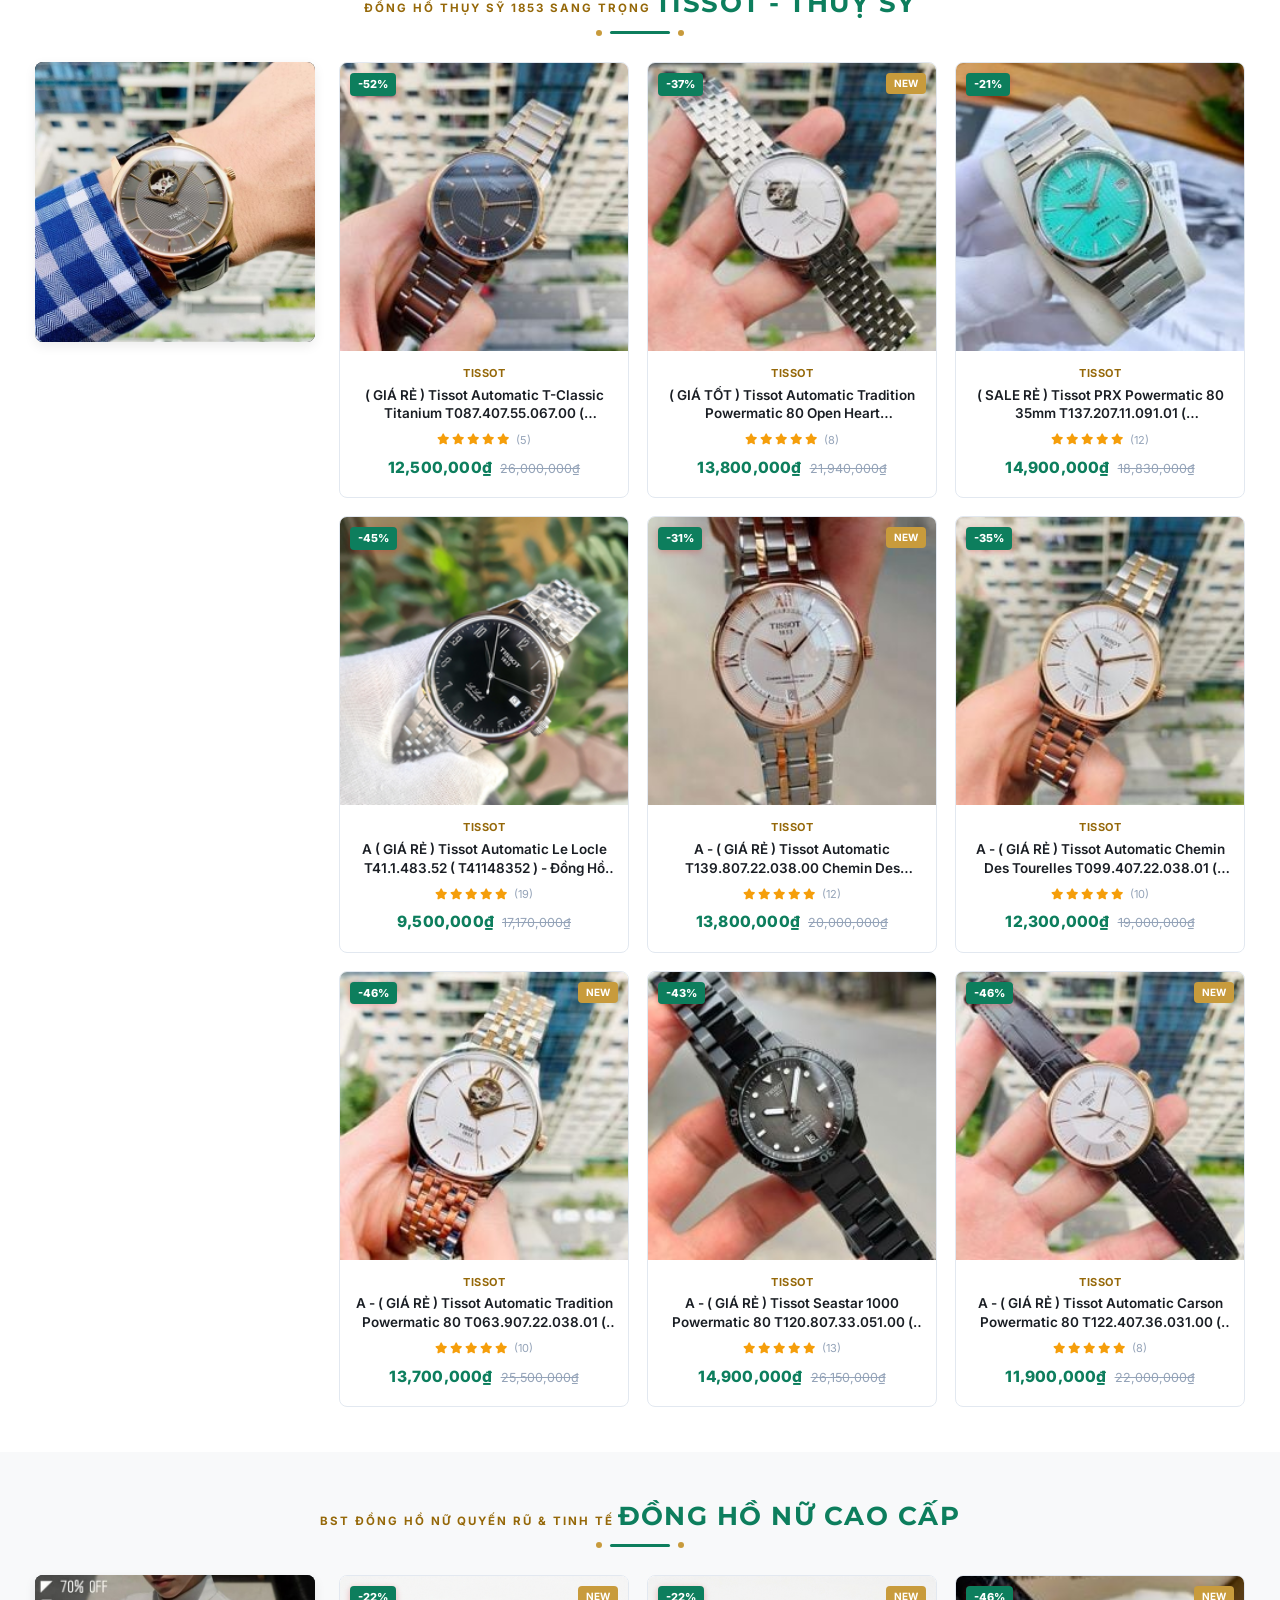
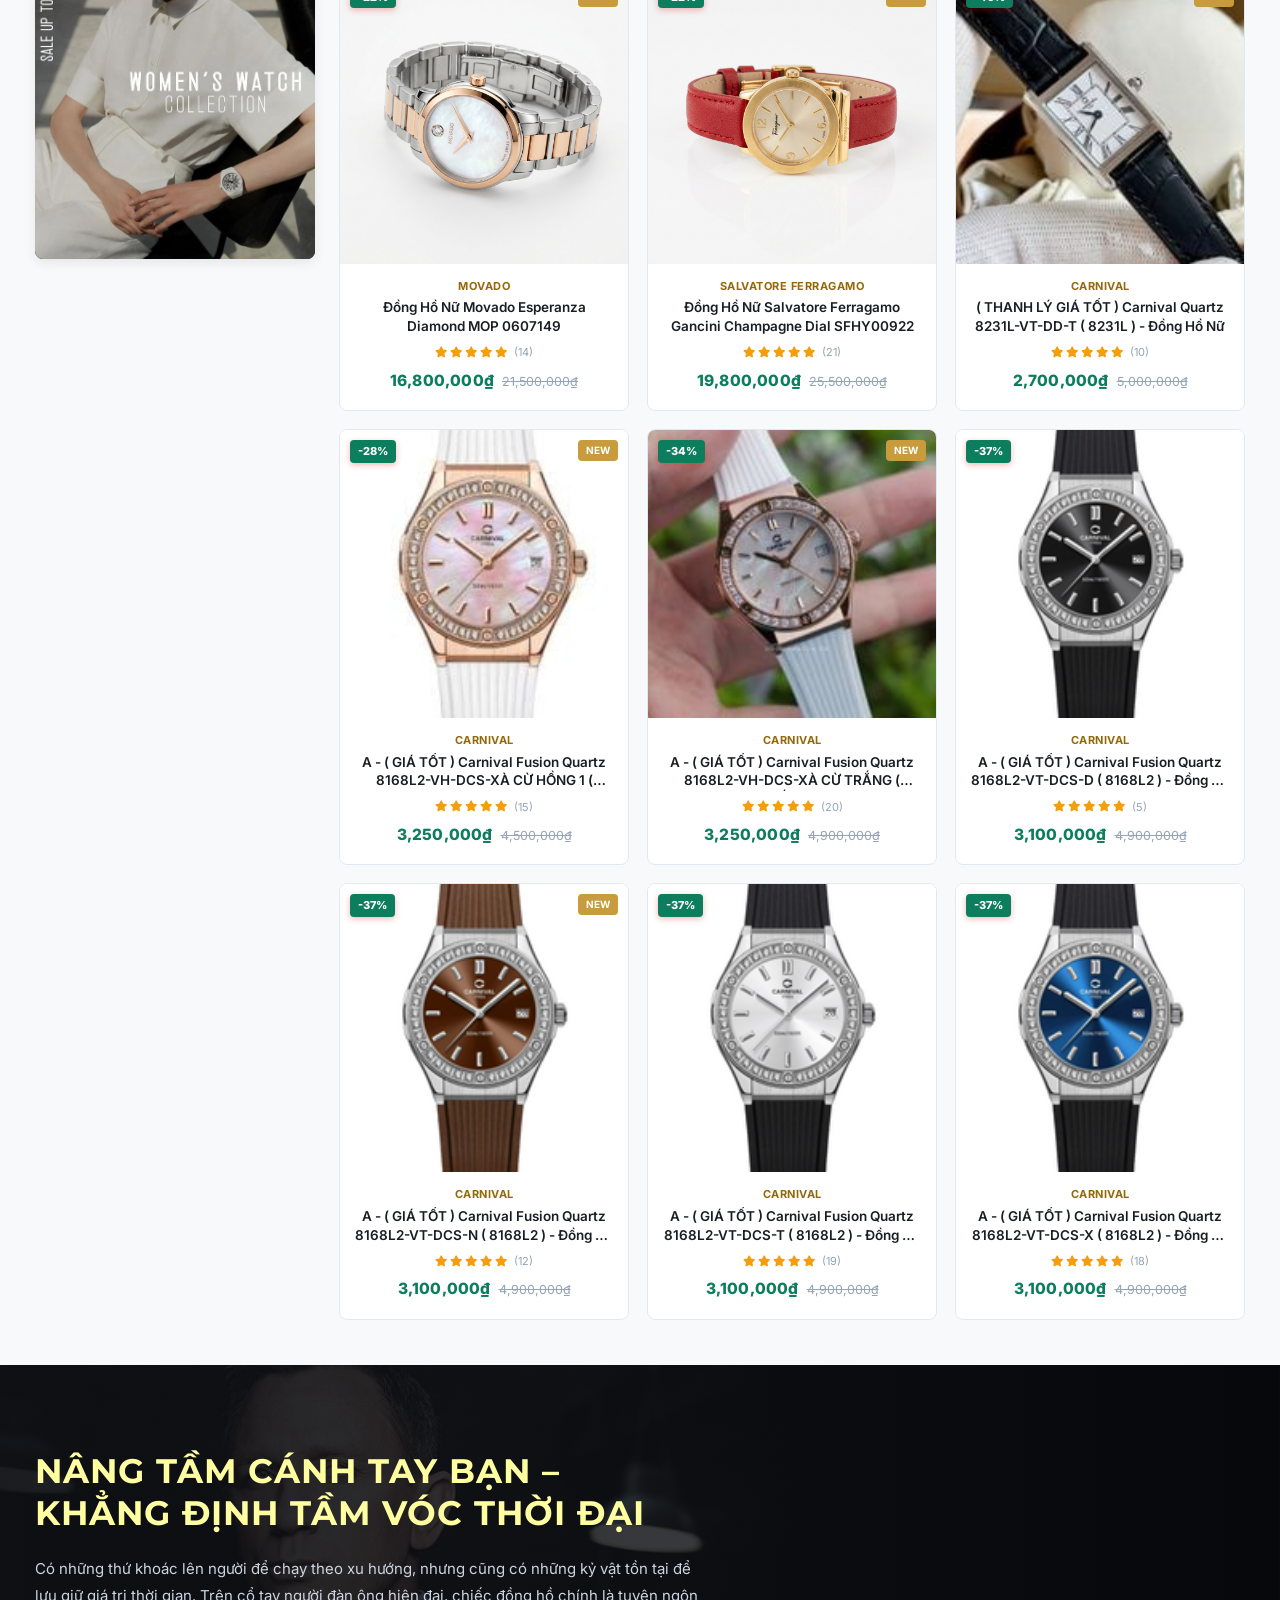
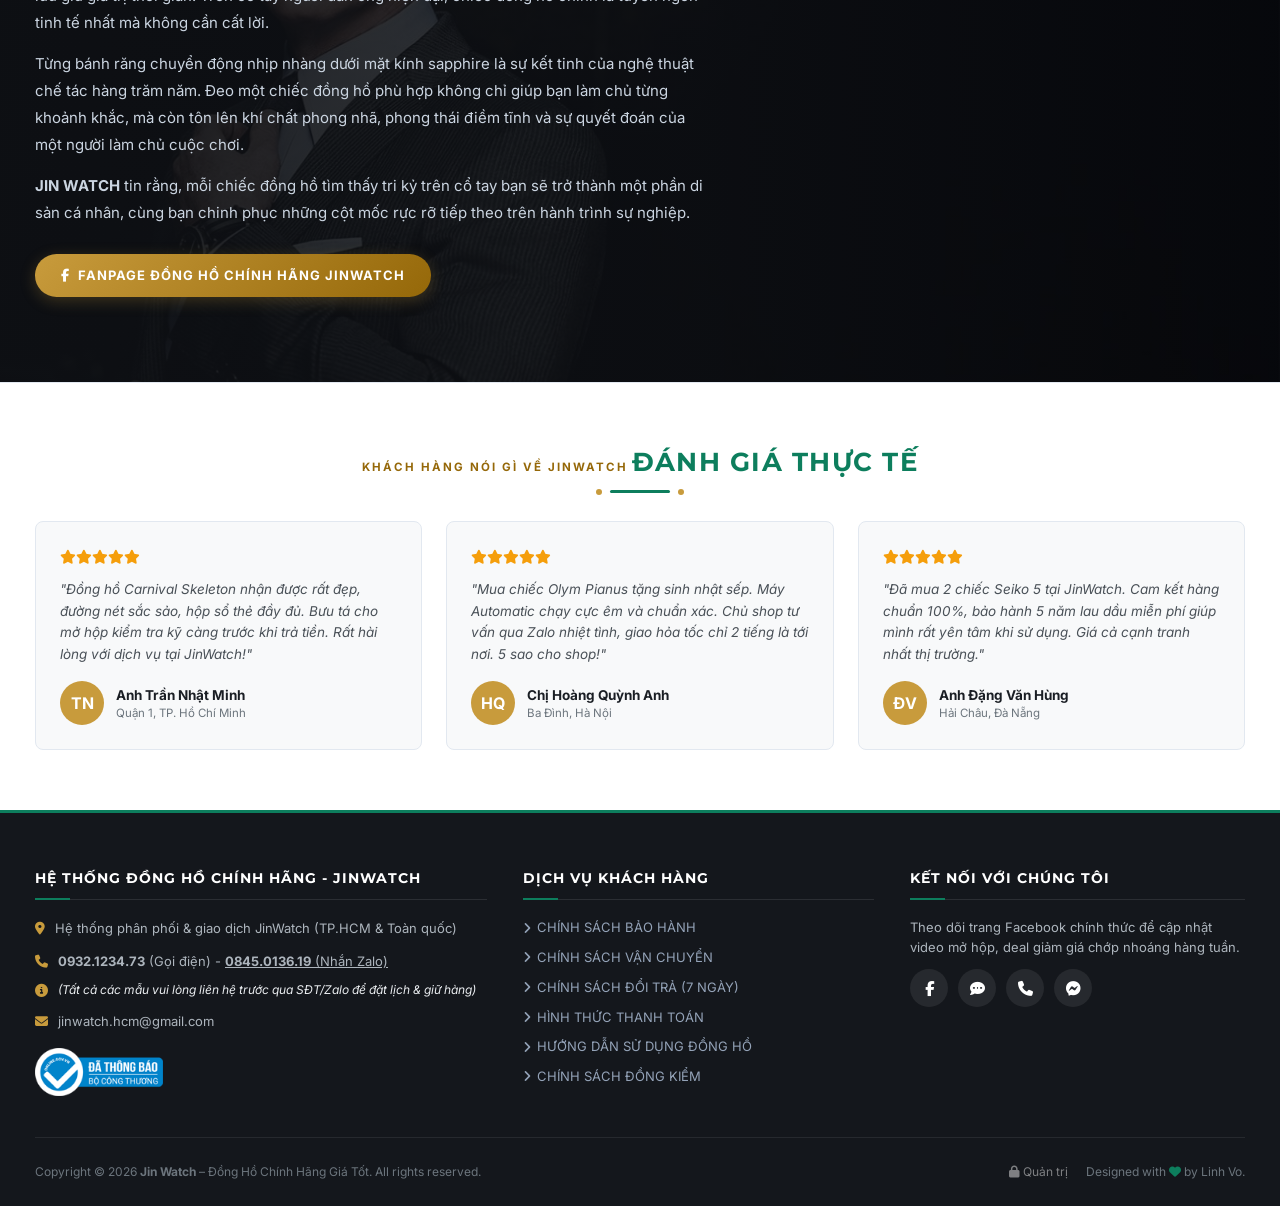
==== commit 8e0a740d: "thay đổi phần câu chuyện ở trang footer" ====
--- a/index.html
+++ b/index.html
@@ -814,15 +814,12 @@
     <div class="wrapper">
       <div class="story-quote-content">
         <h2 class="story-quote-title">
-          Đàn ông hiện đại<br>đừng quên đeo đồng hồ
+          NÂNG TẦM CÁNH TAY BẠN –<br>KHẲNG ĐỊNH TẦM VÓC THỜI ĐẠI
         </h2>
         <div class="story-quote-text">
-          <p>Phụ nữ có vô vàn lựa chọn về phụ kiện để trang trí cho cổ tay của mình, nhưng một chiếc đồng hồ là thứ phụ
-            kiện duy nhất mà một người đàn ông có thể đeo mỗi ngày.</p>
-          <p>Khi một quý ông quên không đeo đồng hồ, họ sẽ cảm thấy không toàn vẹn, như thể có một khiếm khuyết gì đó.
-          </p>
-          <p>Chiếc đồng hồ chính là vật dụng mà bạn đã chọn: một nét đặc trưng cho những giá trị của bạn với tư cách là
-            một người đàn ông lịch lãm và thành đạt.</p>
+          <p>Có những thứ khoác lên người để chạy theo xu hướng, nhưng cũng có những kỷ vật tồn tại để lưu giữ giá trị thời gian. Trên cổ tay người đàn ông hiện đại, chiếc đồng hồ chính là tuyên ngôn tinh tế nhất mà không cần cất lời.</p>
+          <p>Từng bánh răng chuyển động nhịp nhàng dưới mặt kính sapphire là sự kết tinh của nghệ thuật chế tác hàng trăm năm. Đeo một chiếc đồng hồ phù hợp không chỉ giúp bạn làm chủ từng khoảnh khắc, mà còn tôn lên khí chất phong nhã, phong thái điềm tĩnh và sự quyết đoán của một người làm chủ cuộc chơi.</p>
+          <p><strong>JIN WATCH</strong> tin rằng, mỗi chiếc đồng hồ tìm thấy tri kỷ trên cổ tay bạn sẽ trở thành một phần di sản cá nhân, cùng bạn chinh phục những cột mốc rực rỡ tiếp theo trên hành trình sự nghiệp.</p>
         </div>
         <a href="https://www.facebook.com/JinWatchPro/" target="_blank" rel="noopener noreferrer" class="btn-luxury">
           <i class="fab fa-facebook-f"></i> Fanpage Đồng Hồ Chính Hãng JinWatch
--- a/css/style.css
+++ b/css/style.css
@@ -1420,8 +1420,8 @@
    ======================================================== */
 .story-quote-section {
   position: relative;
-  padding: 80px 0;
-  background: #121418 url('https://theme.hstatic.net/1000223154/1001363986/14/hw_bg.png?v=133') no-repeat center right / cover;
+  padding: 85px 0;
+  background: #121418 url('../assets/hw_bg.png') no-repeat center right / cover;
   color: #ffffff;
   overflow: hidden;
 }
@@ -1429,13 +1429,13 @@
 .story-quote-overlay {
   position: absolute;
   inset: 0;
-  background: linear-gradient(90deg, rgba(14, 16, 20, 0.95) 0%, rgba(14, 16, 20, 0.8) 50%, rgba(14, 16, 20, 0.4) 100%);
+  background: linear-gradient(90deg, rgba(14, 16, 20, 0.95) 0%, rgba(14, 16, 20, 0.82) 55%, rgba(14, 16, 20, 0.45) 100%);
 }
 
 .story-quote-content {
   position: relative;
   z-index: 2;
-  max-width: 620px;
+  max-width: 680px;
 }
 
 .story-quote-title {
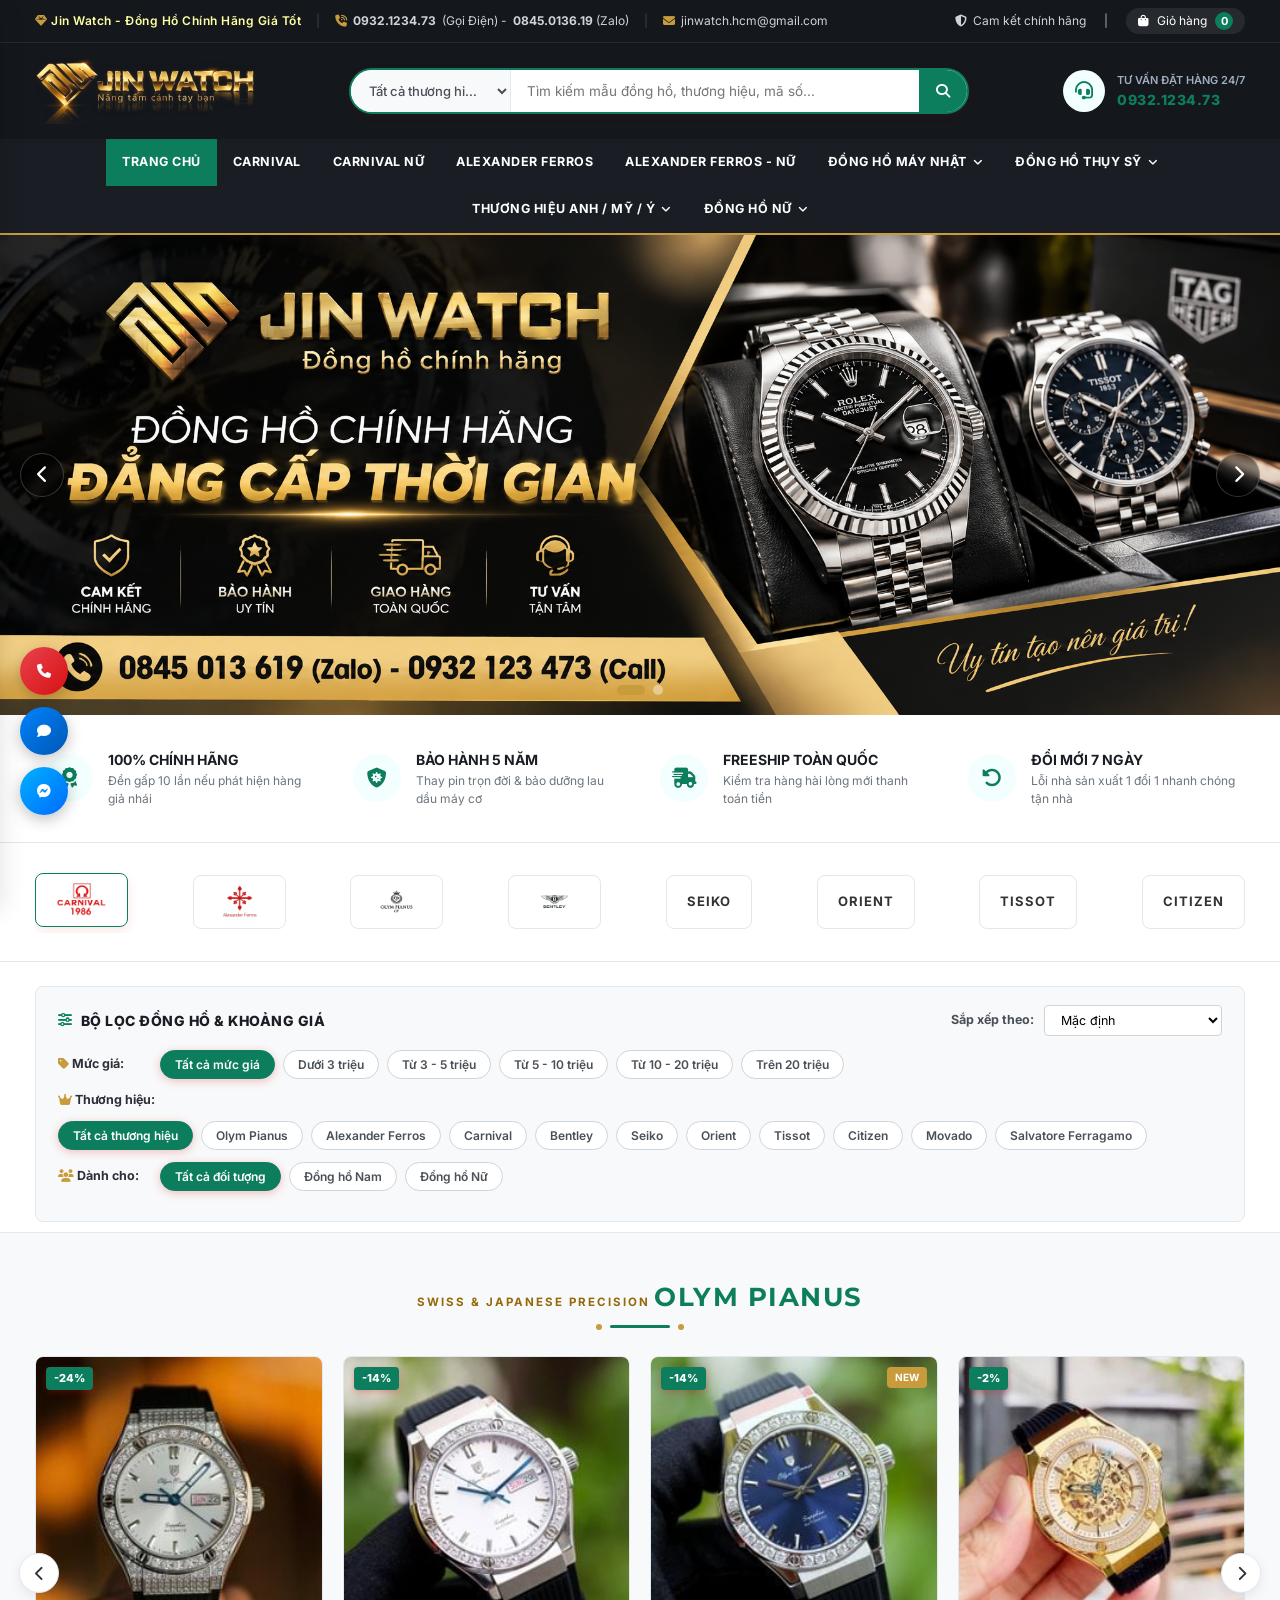
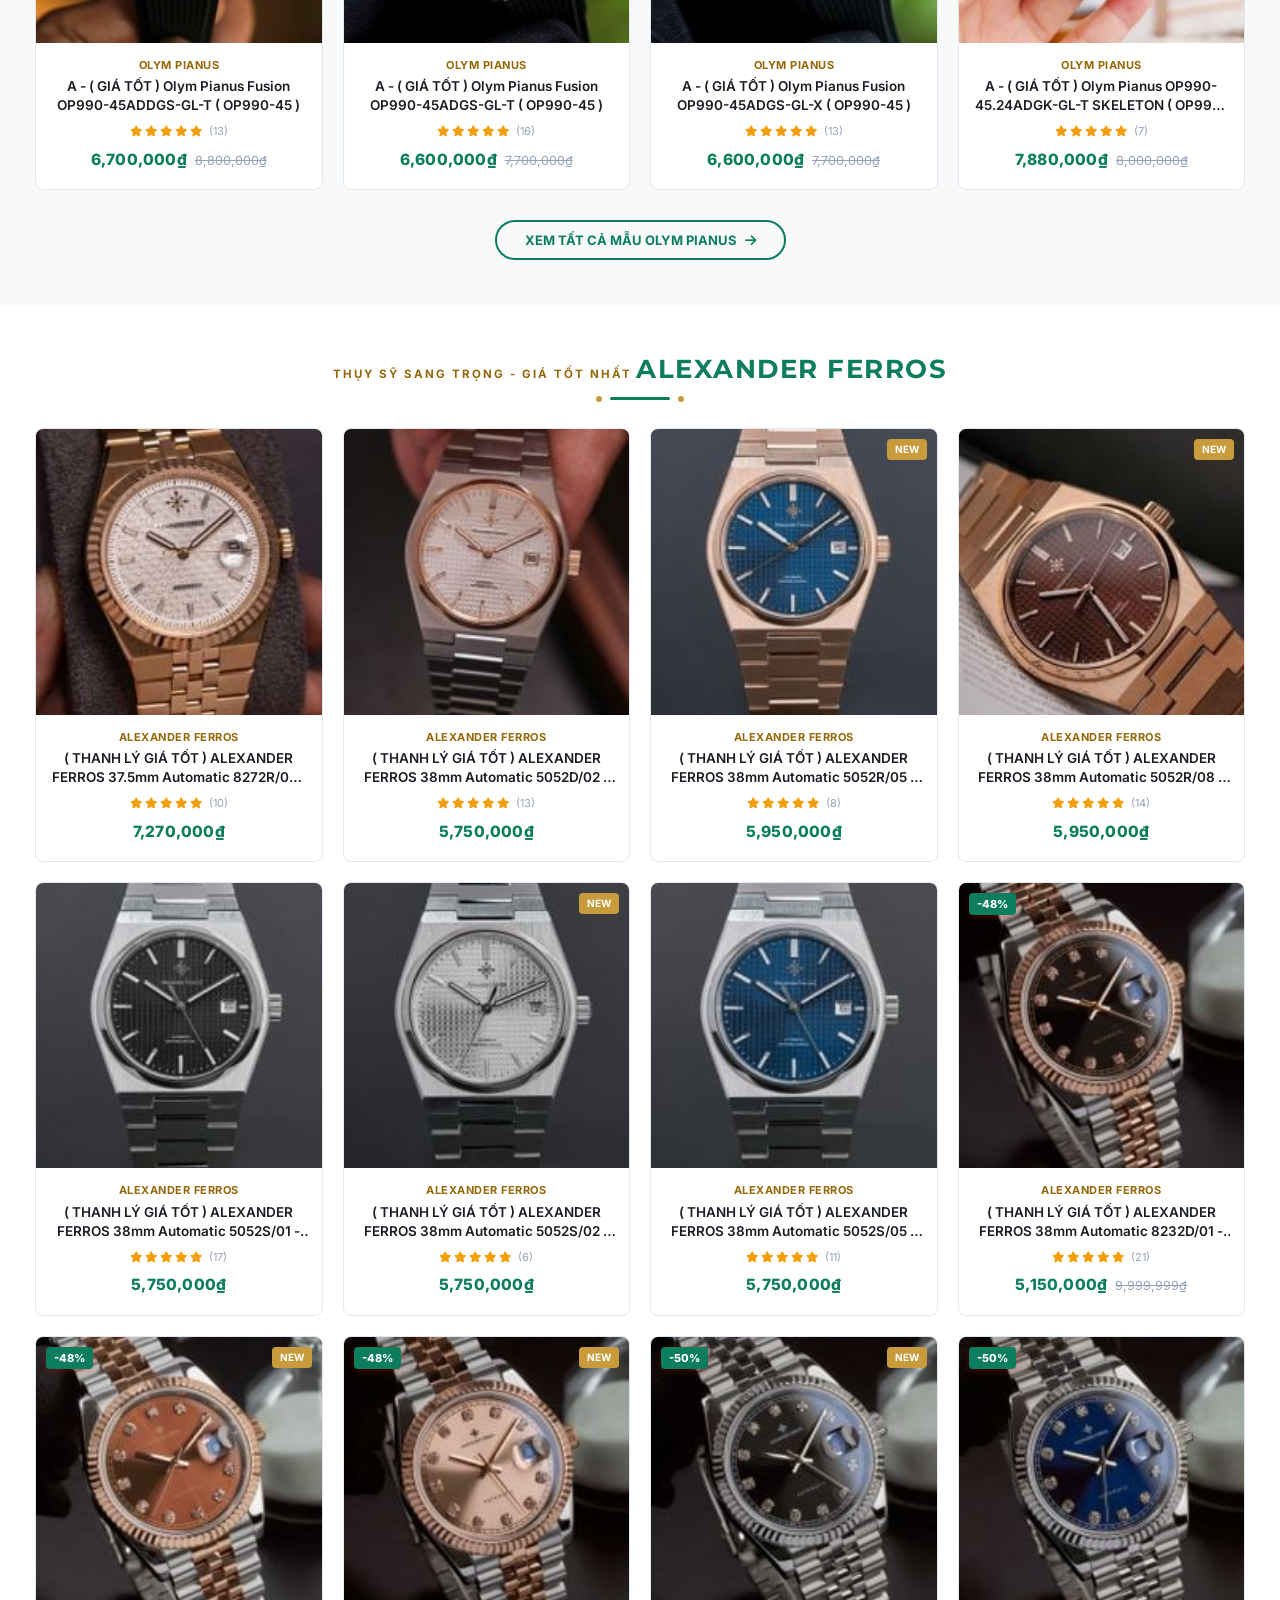
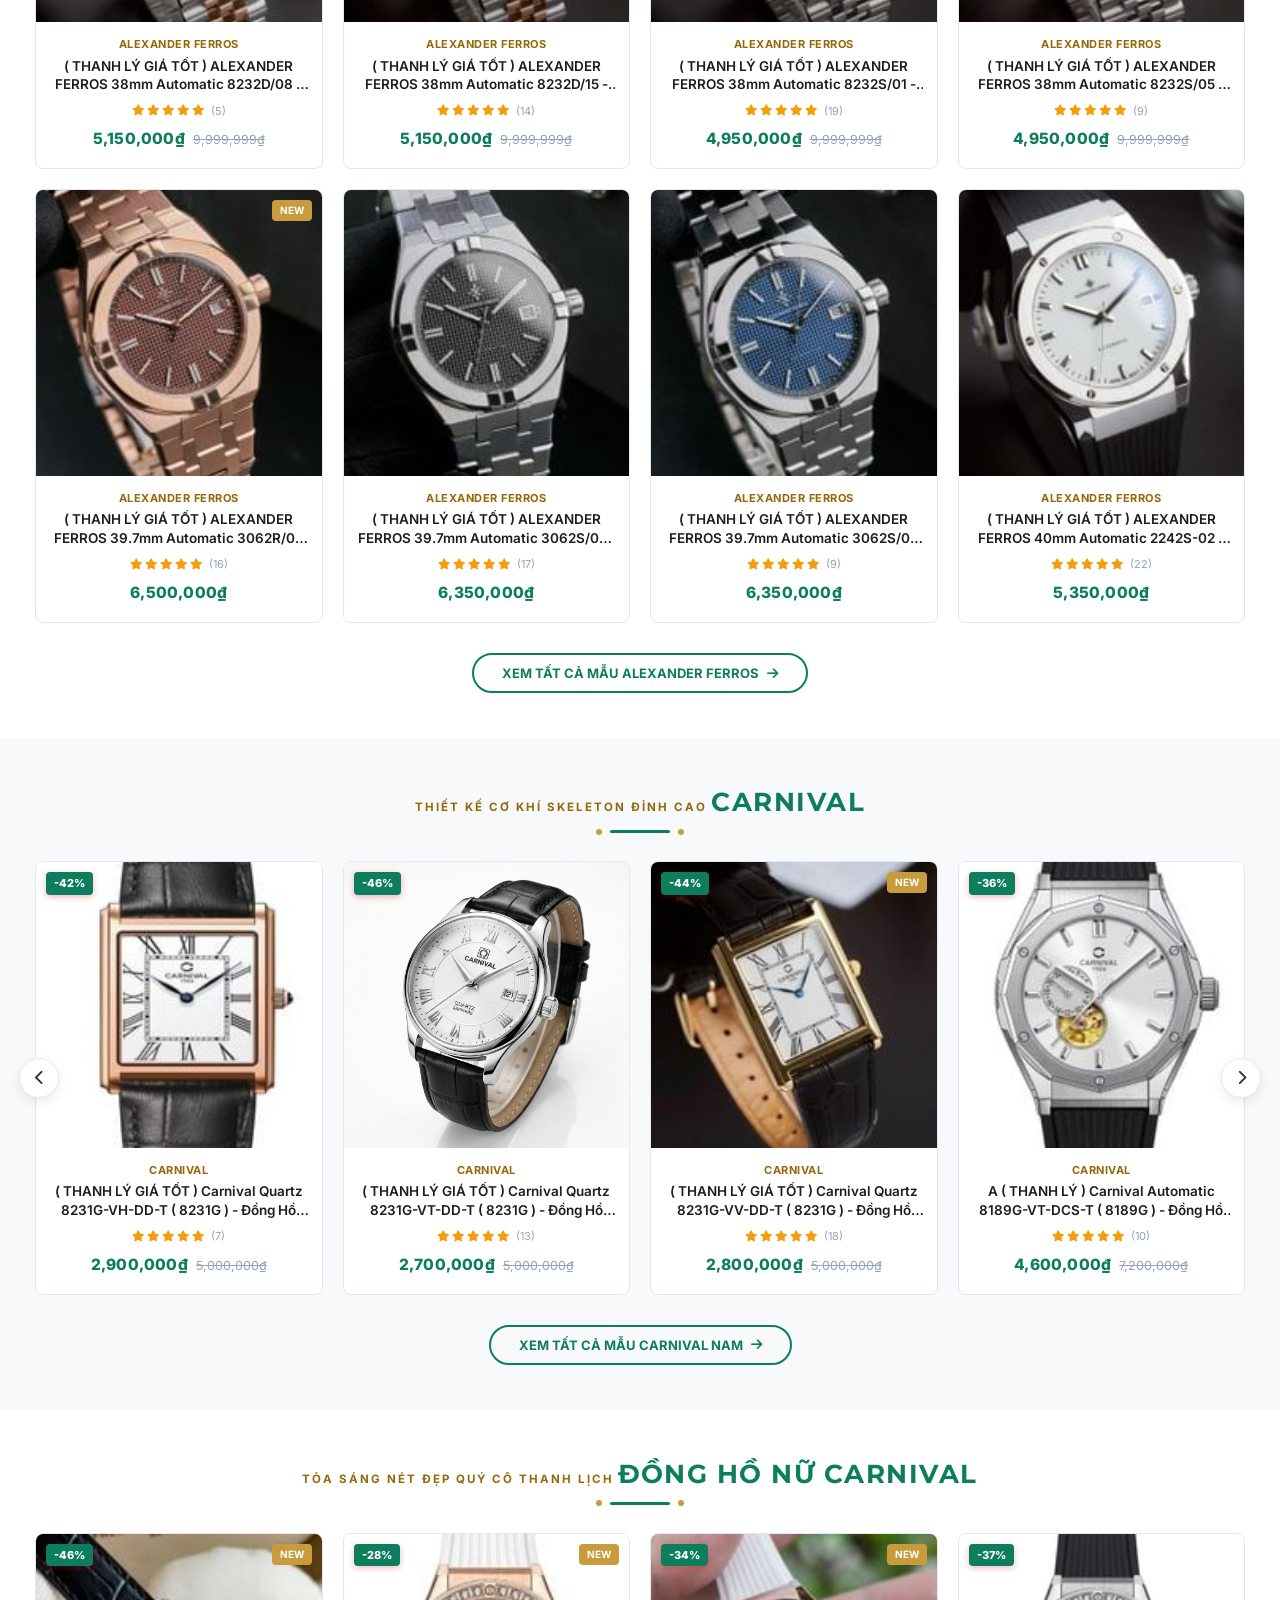
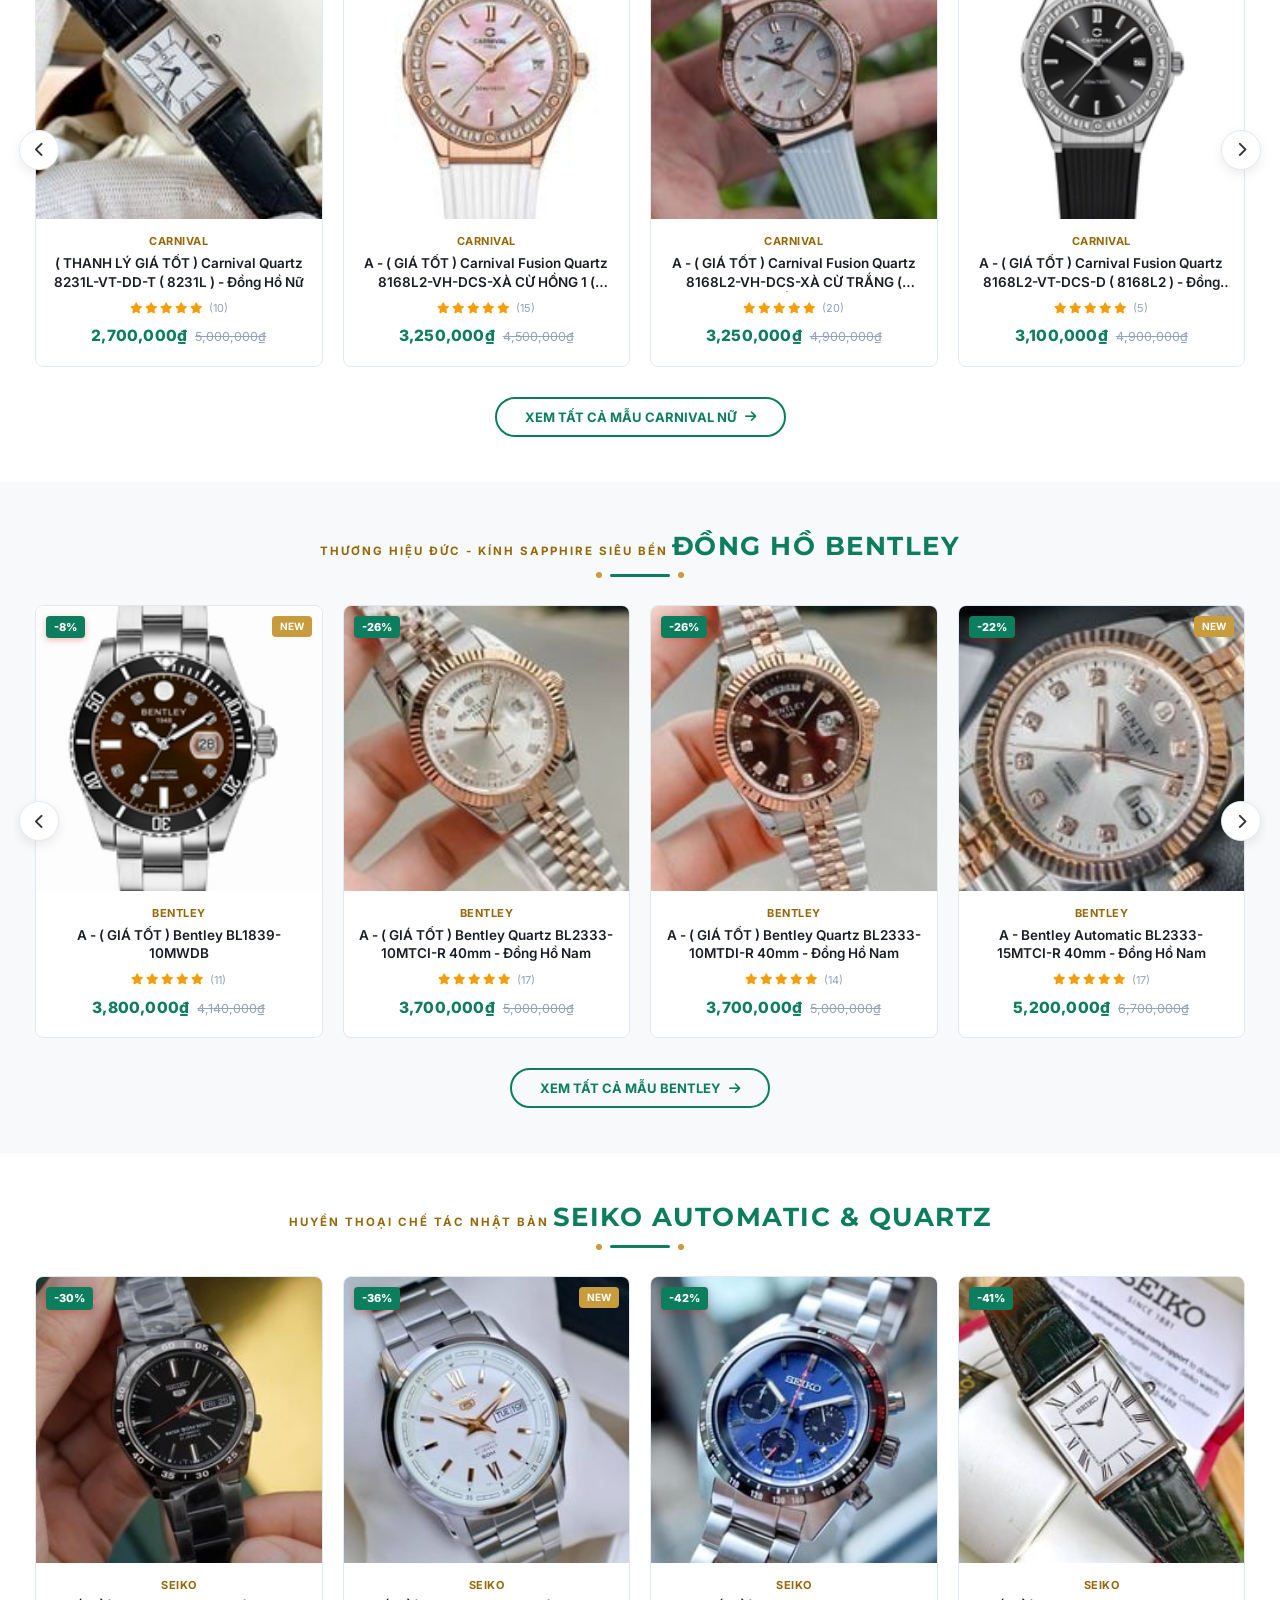
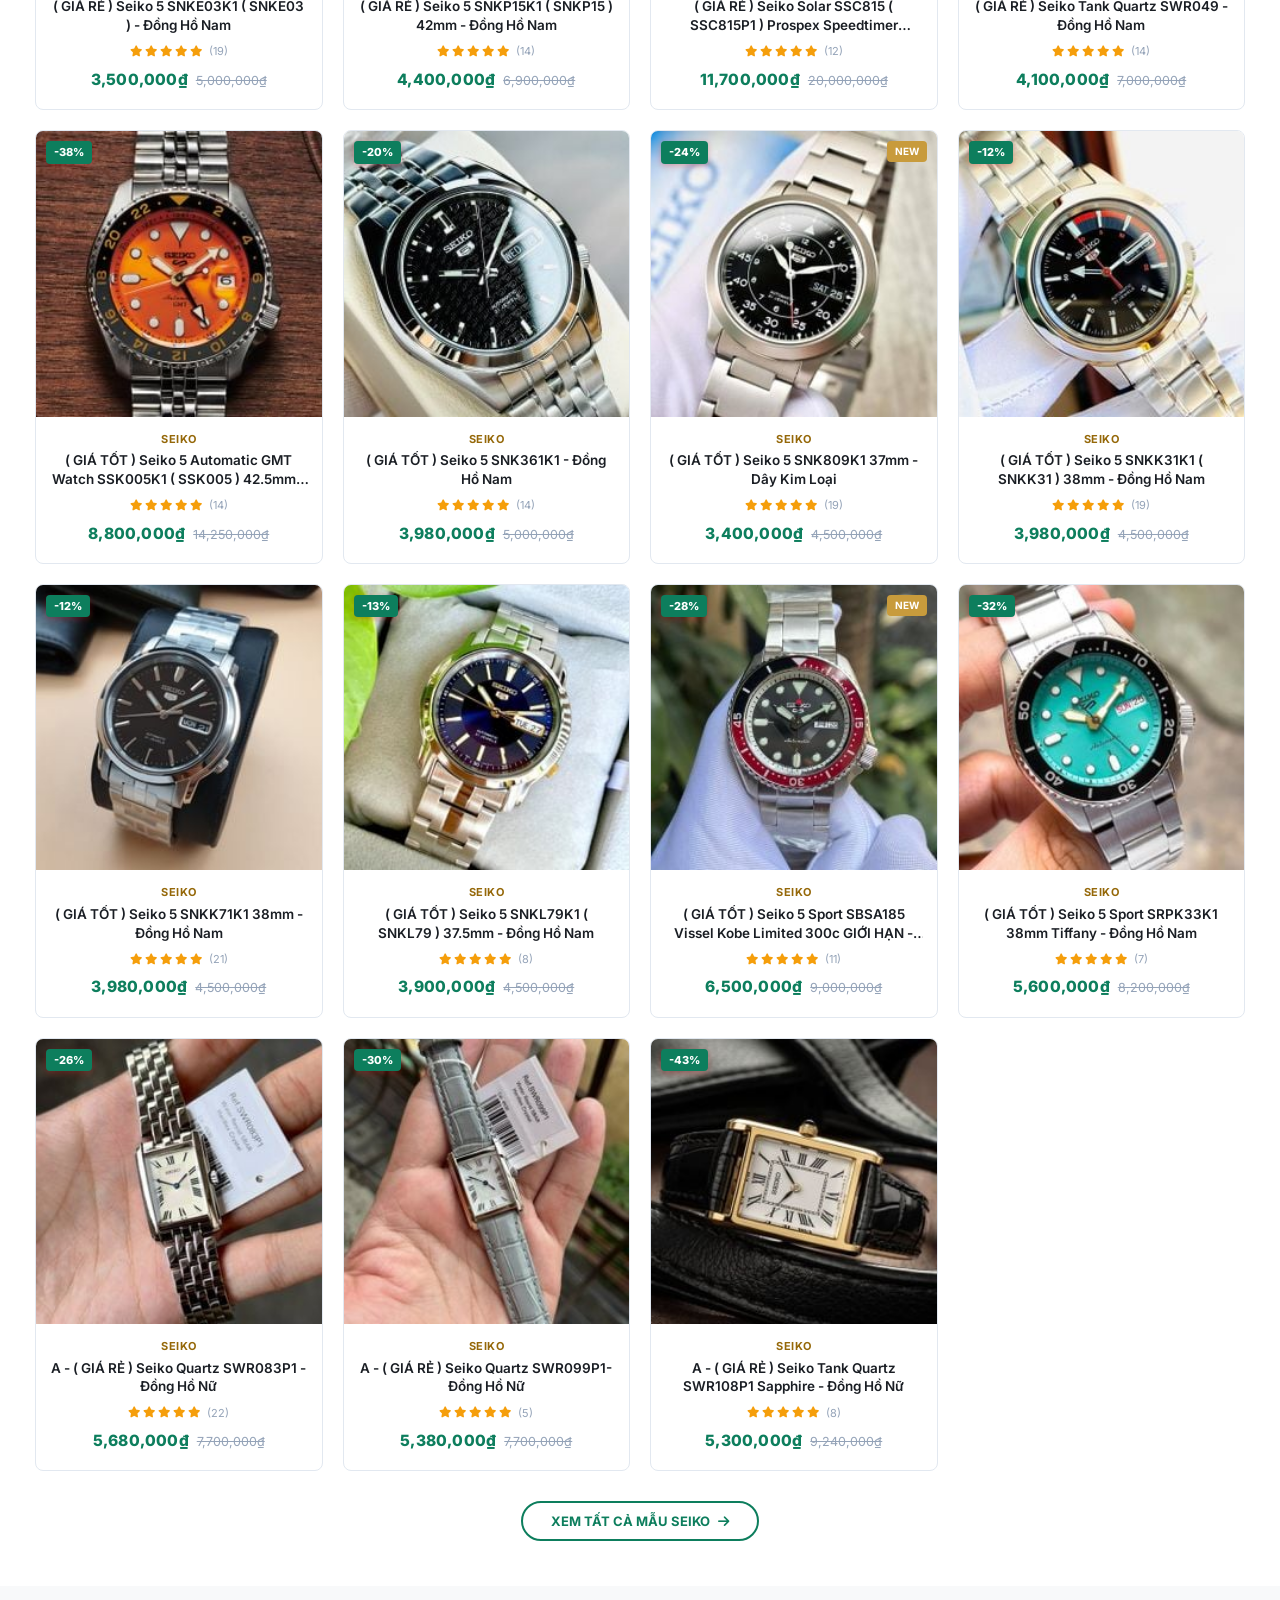
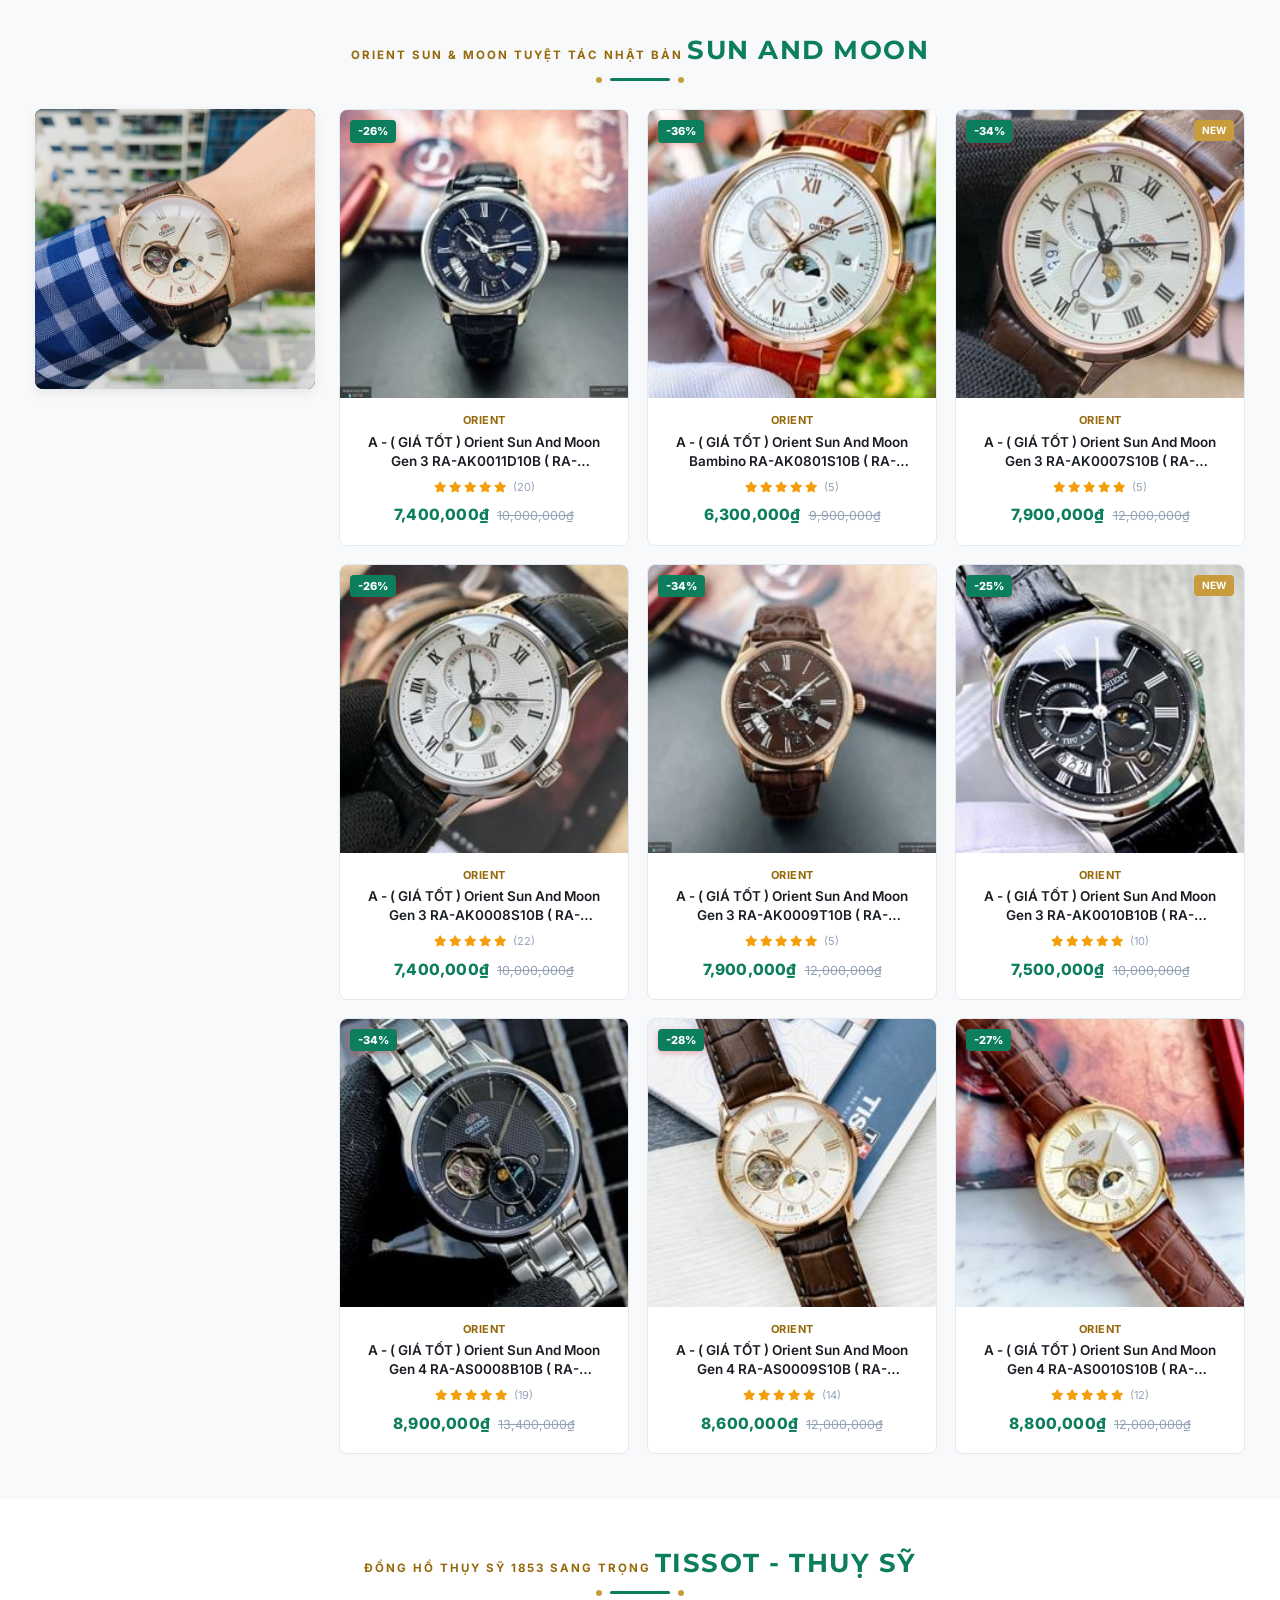
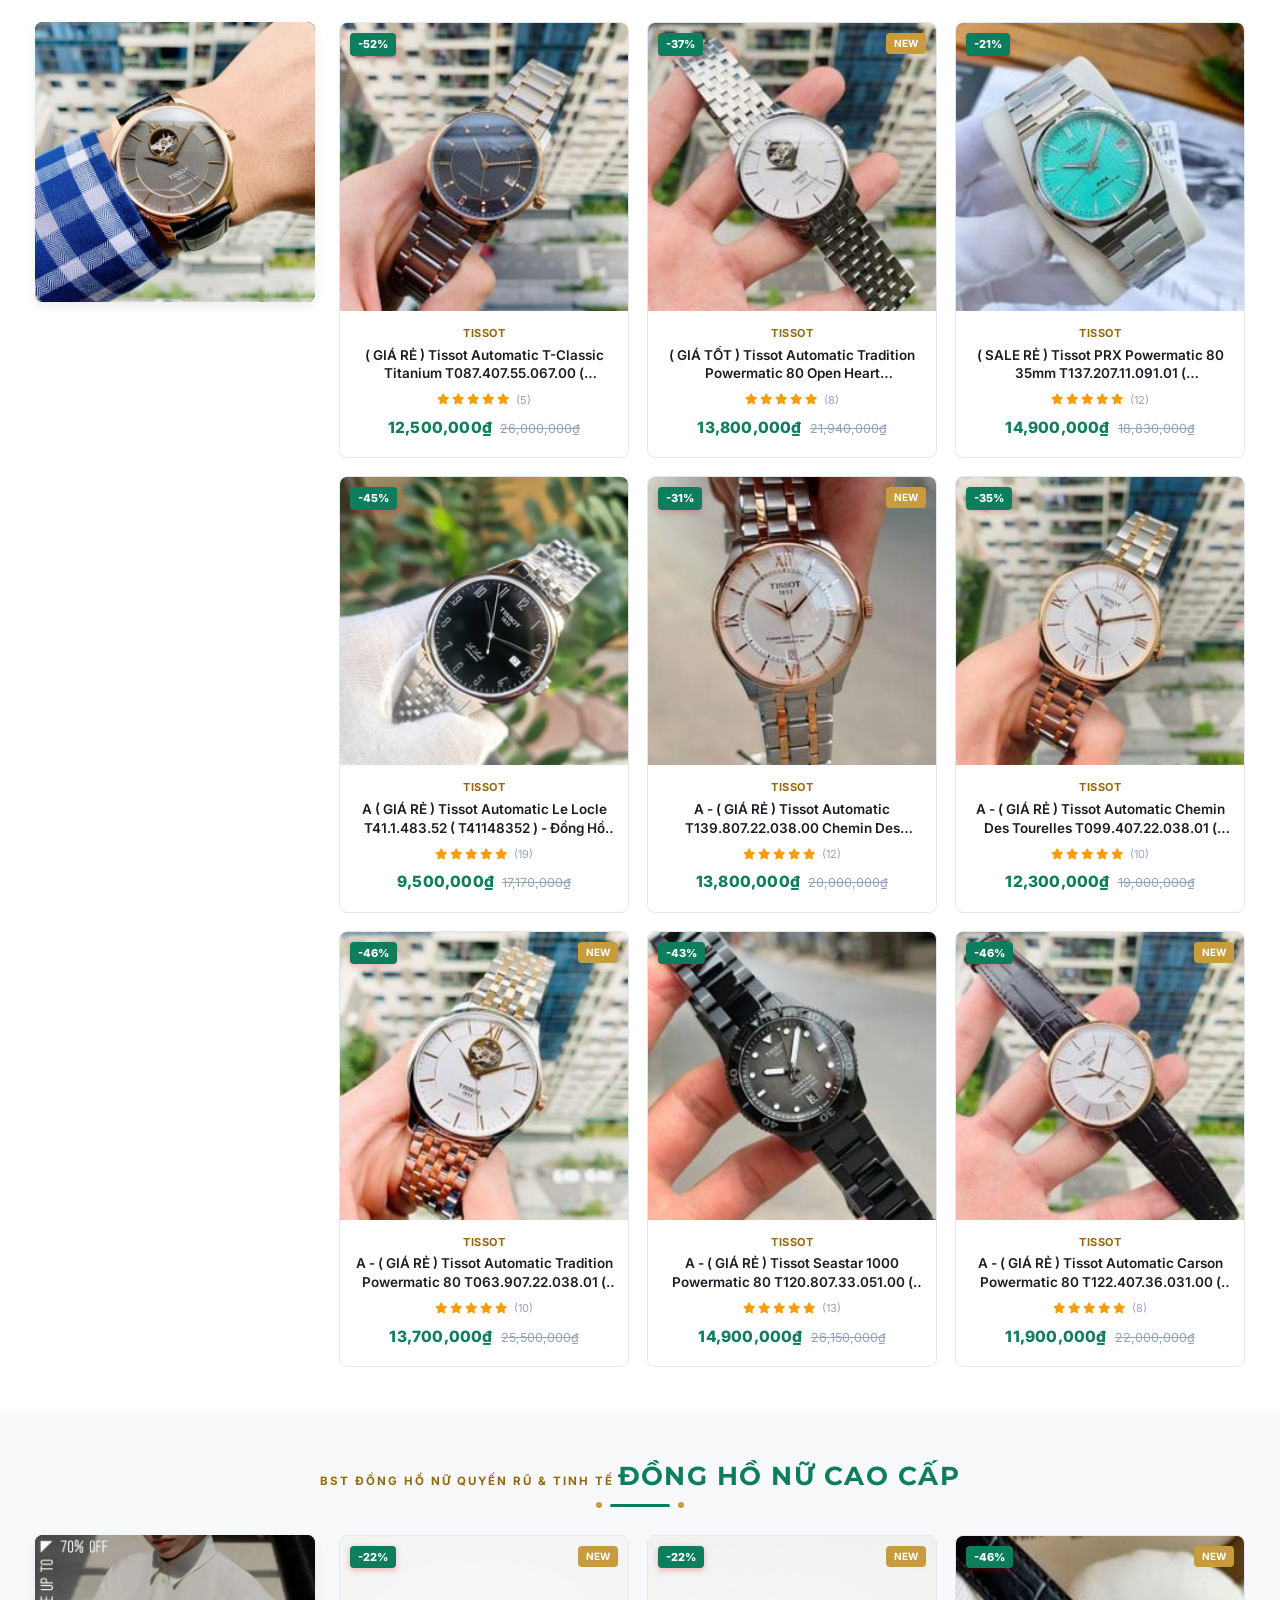
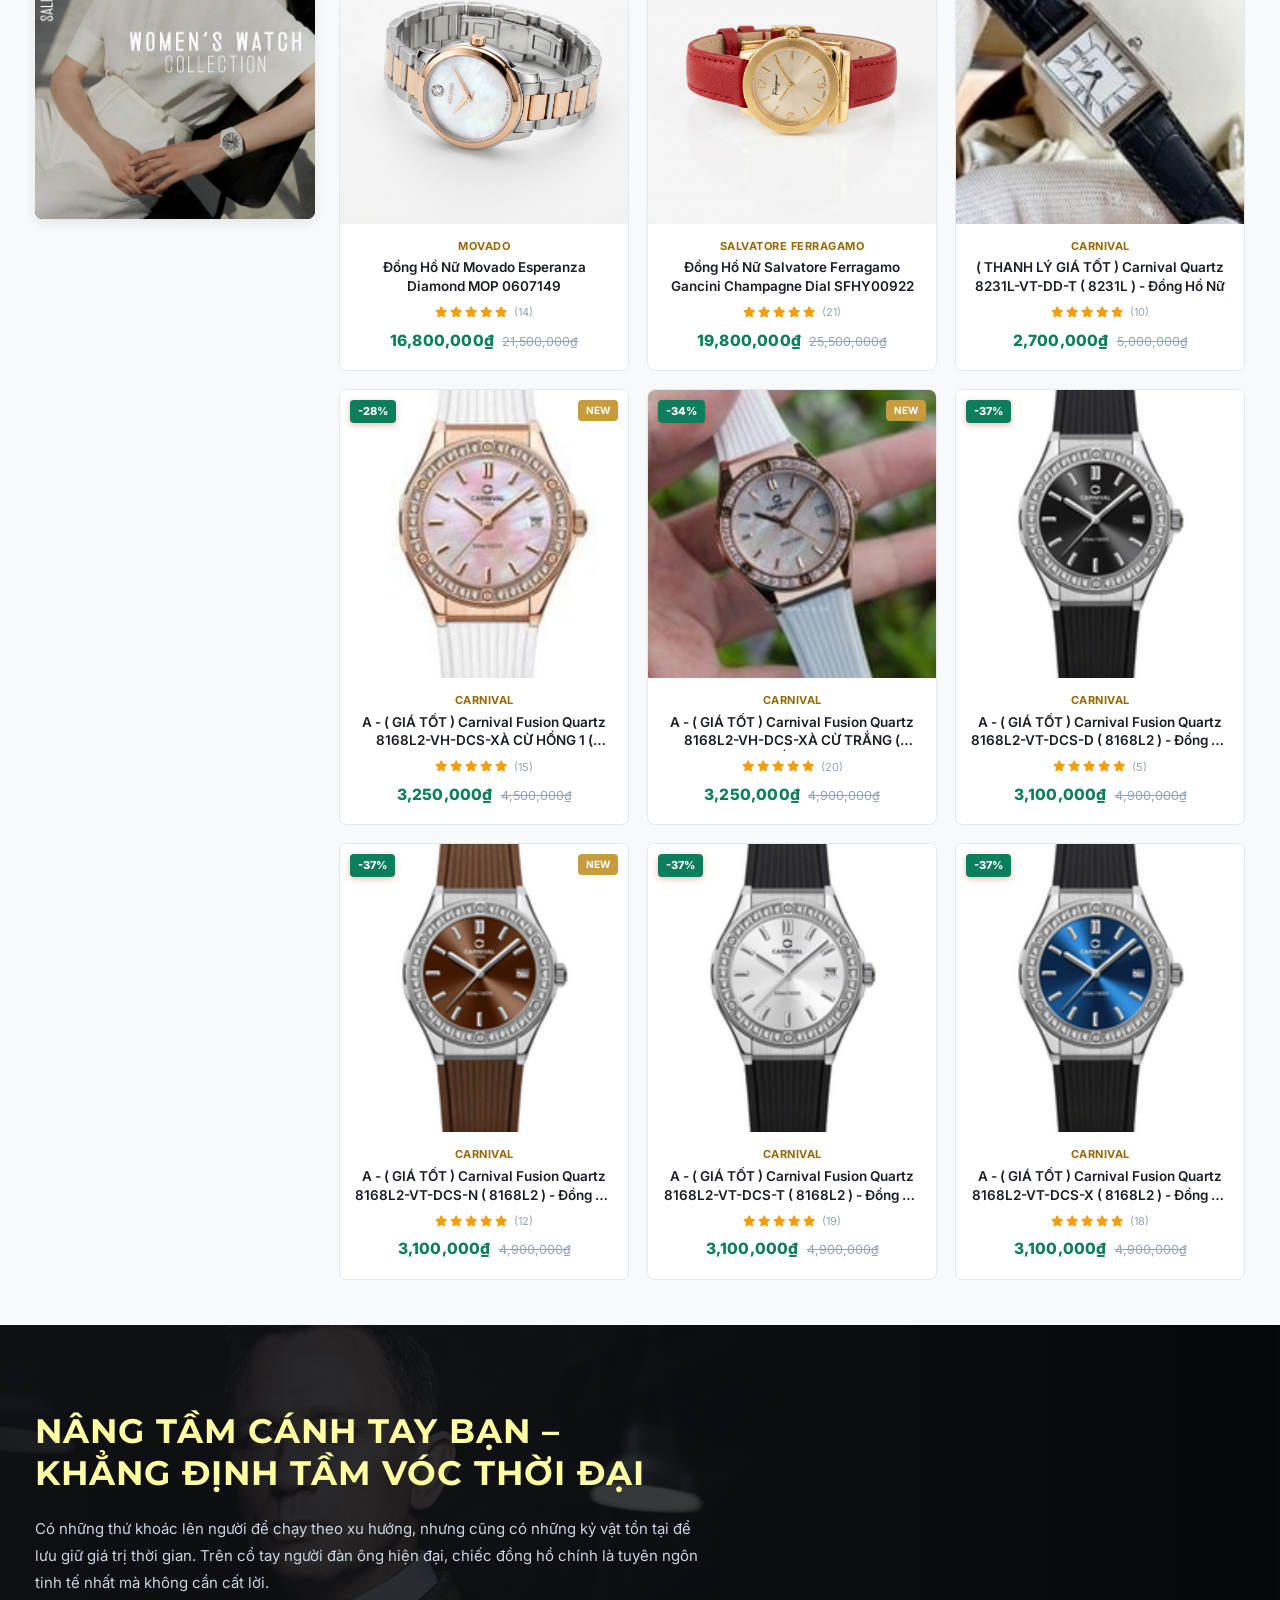
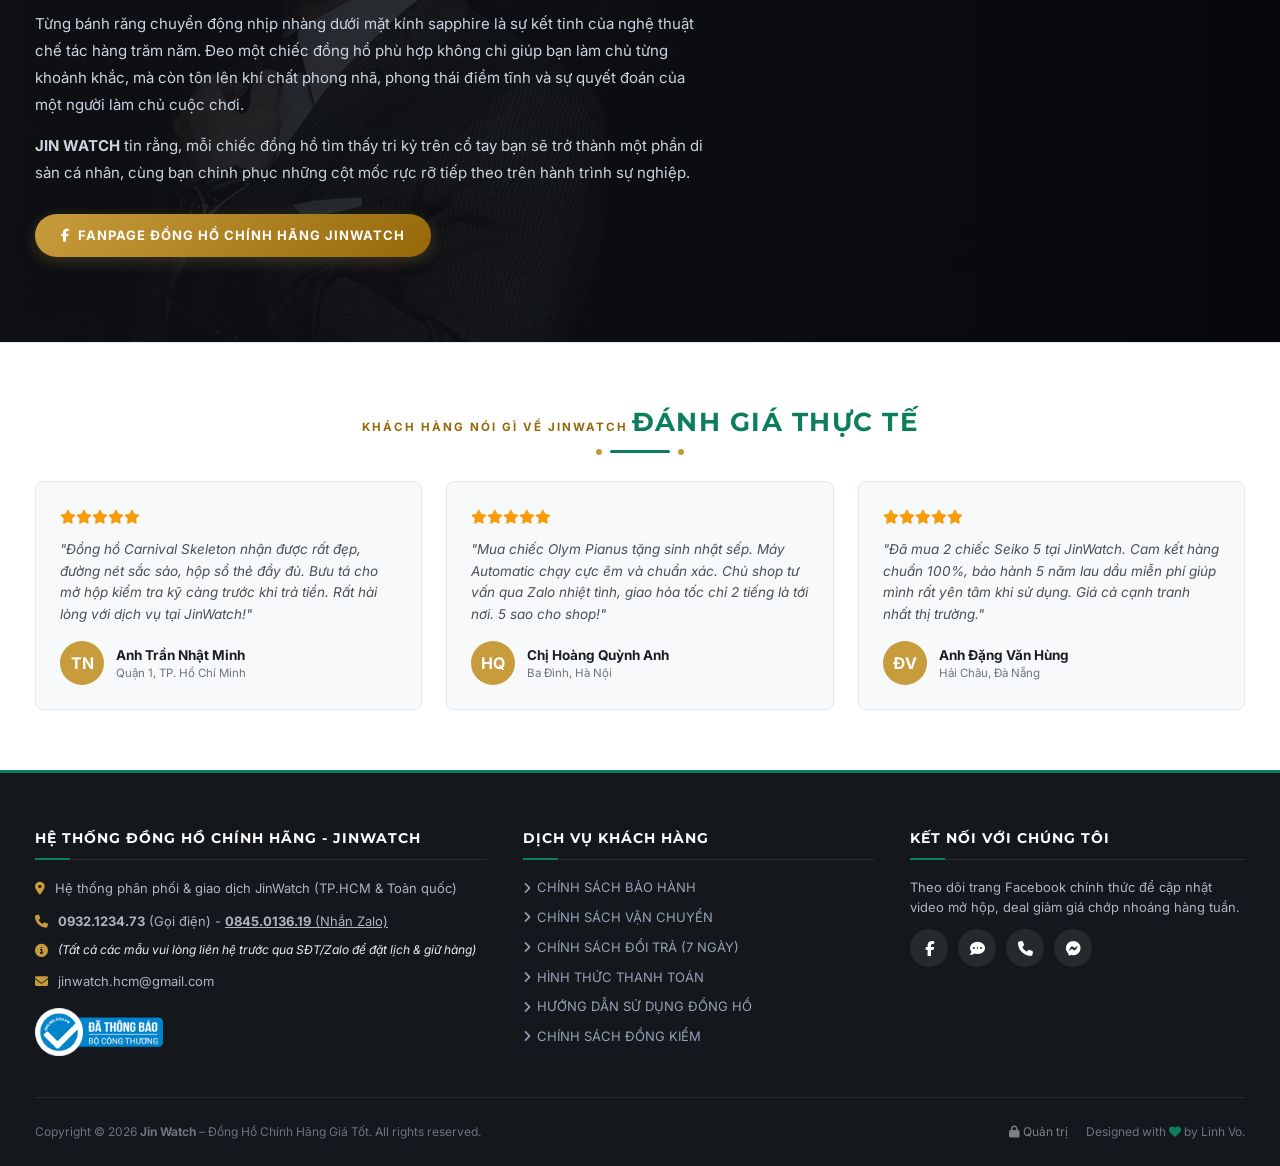
==== commit fd76f323: "Thay đổi 2 banner mới" ====
--- a/index.html
+++ b/index.html
@@ -15,7 +15,7 @@
   <meta property="og:title" content="Đồng Hồ Chính Hãng – JinWatch">
   <meta property="og:description"
     content="JinWatch - Đồng Hồ Chính Hãng Giá Tốt Nhất. Cam kết 100% chính hãng, Freeship toàn quốc, kiểm tra trước khi thanh toán.">
-  <meta property="og:image" content="assets/slider-1.png">
+  <meta property="og:image" content="assets/banner-1.png">
   <meta property="og:type" content="website">
   <meta name="theme-color" content="#d61114">
 
@@ -302,64 +302,16 @@
     <div class="hero-slider-container">
       <!-- Slide 1 -->
       <div class="hero-slide active">
-        <img class="hero-slide-bg" src="assets/slider-1.png" alt="Omega Speedmaster Moonphase">
-        <div class="hero-slide-overlay">
-          <div class="wrapper" style="width: 100%;">
-            <div class="hero-slide-content">
-              <h1 class="hero-title">OMEGA SPEEDMASTER <span>MOONPHASE</span></h1>
-              <p class="hero-desc">Đỉnh cao chế tác đồng hồ thế giới với lịch tuần trăng tinh tế, bộ máy tự động cơ khí
-                Thụy Sỹ chính xác tuyệt đối.</p>
-              <div class="hero-btn-group">
-                <a href="#olymPianusSection" class="btn-luxury" onclick="window.scrollToSection('olymPianusSection')">
-                  Khám phá ngay <i class="fa fa-arrow-right"></i>
-                </a>
-                <a href="#whyUsSection" class="btn-outline-white" onclick="window.scrollToSection('whyUsSection')">
-                  Tìm hiểu thêm
-                </a>
-              </div>
-            </div>
-          </div>
-        </div>
+        <a href="#filterSection" class="hero-slide-link" title="Đồng Hồ Chính Hãng JinWatch - Đẳng Cấp Thời Gian">
+          <img class="hero-slide-bg" src="assets/banner-1.png" alt="JinWatch - Đồng Hồ Chính Hãng Đẳng Cấp Thời Gian" fetchpriority="high">
+        </a>
       </div>
 
       <!-- Slide 2 -->
       <div class="hero-slide">
-        <img class="hero-slide-bg" src="assets/slider-2.png" alt="Carnival Skeleton Mechanical">
-        <div class="hero-slide-overlay">
-          <div class="wrapper" style="width: 100%;">
-            <div class="hero-slide-content">
-              <h2 class="hero-title">CARNIVAL <span>AUTOMATIC SKELETON</span></h2>
-              <p class="hero-desc">Đồng hồ lộ cơ toàn phần phong cách quý ông thượng lưu, kính Sapphire chống trầy xước
-                và viền thép không gỉ 316L cao cấp.</p>
-              <div class="hero-btn-group">
-                <a href="#carnivalSection" class="btn-luxury" onclick="window.scrollToSection('carnivalSection')">
-                  Xem bộ sưu tập <i class="fa fa-arrow-right"></i>
-                </a>
-              </div>
-            </div>
-          </div>
-        </div>
-      </div>
-
-      <!-- Slide 3 -->
-      <div class="hero-slide">
-        <img class="hero-slide-bg" src="assets/slider-3.png" alt="Bộ Sưu Tập Đồng Hồ Thụy Sỹ & Nhật Bản JinWatch">
-        <div class="hero-slide-overlay">
-          <div class="wrapper" style="width: 100%;">
-            <div class="hero-slide-content">
-              <h2 class="hero-title">JIN WATCH <span>ULTRA LUXURY</span></h2>
-              <p class="hero-desc">Hội tụ những mẫu đồng hồ tinh hoa thế giới từ Thụy Sỹ và Nhật Bản, cam kết chính hãng 100%, bảo hành 5 năm toàn diện.</p>
-              <div class="hero-btn-group">
-                <a href="#tissotSection" class="btn-luxury" onclick="window.scrollToSection('tissotSection')">
-                  Khám phá ngay <i class="fa fa-arrow-right"></i>
-                </a>
-                <a href="tel:0932123473" class="btn-outline-white">
-                  <i class="fa fa-phone"></i> Hotline 0932.1234.73
-                </a>
-              </div>
-            </div>
-          </div>
-        </div>
+        <a href="#filterSection" class="hero-slide-link" title="JinWatch - Đẳng Cấp Thật, Giá Trị Thật Khẳng Định Phong Cách">
+          <img class="hero-slide-bg" src="assets/banner-2.png" alt="JinWatch - Đẳng Cấp Thật, Giá Trị Thật Khẳng Định Phong Cách" loading="lazy">
+        </a>
       </div>
 
       <!-- Navigation Arrows -->
--- a/css/style.css
+++ b/css/style.css
@@ -684,36 +684,41 @@
 .hero-slider-container {
   position: relative;
   width: 100%;
-  min-height: 440px;
+  aspect-ratio: 2048 / 768;
+  margin: 0 auto;
+  overflow: hidden;
 }
 
 .hero-slide {
   position: absolute;
-  top: 0;
-  left: 0;
+  inset: 0;
   width: 100%;
   height: 100%;
   opacity: 0;
   visibility: hidden;
-  transition: opacity 0.6s ease-in-out, transform 0.6s ease;
-  transform: scale(1.02);
-  display: flex;
-  align-items: center;
+  transition: opacity 0.6s ease-in-out;
+  display: block;
 }
 
 .hero-slide.active {
   opacity: 1;
   visibility: visible;
-  transform: scale(1);
-  position: relative;
+  z-index: 2;
+}
+
+.hero-slide-link {
+  display: block;
+  width: 100%;
+  height: 100%;
+  cursor: pointer;
 }
 
 .hero-slide-bg {
   width: 100%;
   height: 100%;
   object-fit: cover;
+  object-position: center;
   display: block;
-  max-height: 520px;
 }
 
 .hero-slide-overlay {
@@ -3253,59 +3258,39 @@
   /* ---------------------------------------------
      E. HERO SLIDER SCALING (MOBILE)
      --------------------------------------------- */
-  .hero-slider-wrap {
-    min-height: 200px;
-  }
-
-  .hero-slide-container {
-    min-height: 220px;
-    aspect-ratio: 16/9;
-  }
-
-  .hero-slide-content {
-    padding: 16px 14px;
-    max-width: 100%;
-  }
-
-  .hero-tag {
-    font-size: 10px;
-    padding: 2px 8px;
-    margin-bottom: 6px;
-  }
-
-  .hero-title {
-    font-size: 20px;
-    line-height: 1.25;
-    margin-bottom: 6px;
-  }
-
-  .hero-desc {
-    font-size: 12px;
-    margin-bottom: 12px;
-    display: -webkit-box;
-    -webkit-line-clamp: 2;
-    -webkit-box-orient: vertical;
-    overflow: hidden;
-  }
-
-  .hero-btn {
-    padding: 8px 16px;
-    font-size: 12px;
-  }
-
-  .slider-nav-btn {
-    width: 32px;
-    height: 32px;
-    font-size: 13px;
-    opacity: 0.7;
-  }
-
-  .slider-nav-btn.prev {
-    left: 6px;
-  }
-
-  .slider-nav-btn.next {
-    right: 6px;
+  .hero-slider-container {
+    width: 100%;
+    aspect-ratio: 2048 / 768;
+    min-height: auto;
+  }
+
+  .slider-arrow {
+    width: 28px;
+    height: 28px;
+    font-size: 11px;
+    background: rgba(0, 0, 0, 0.45);
+  }
+
+  .slider-arrow.prev {
+    left: 8px;
+  }
+
+  .slider-arrow.next {
+    right: 8px;
+  }
+
+  .slider-dots {
+    bottom: 6px;
+    gap: 5px;
+  }
+
+  .slider-dot {
+    width: 6px;
+    height: 6px;
+  }
+
+  .slider-dot.active {
+    width: 16px;
   }
 
   /* ---------------------------------------------
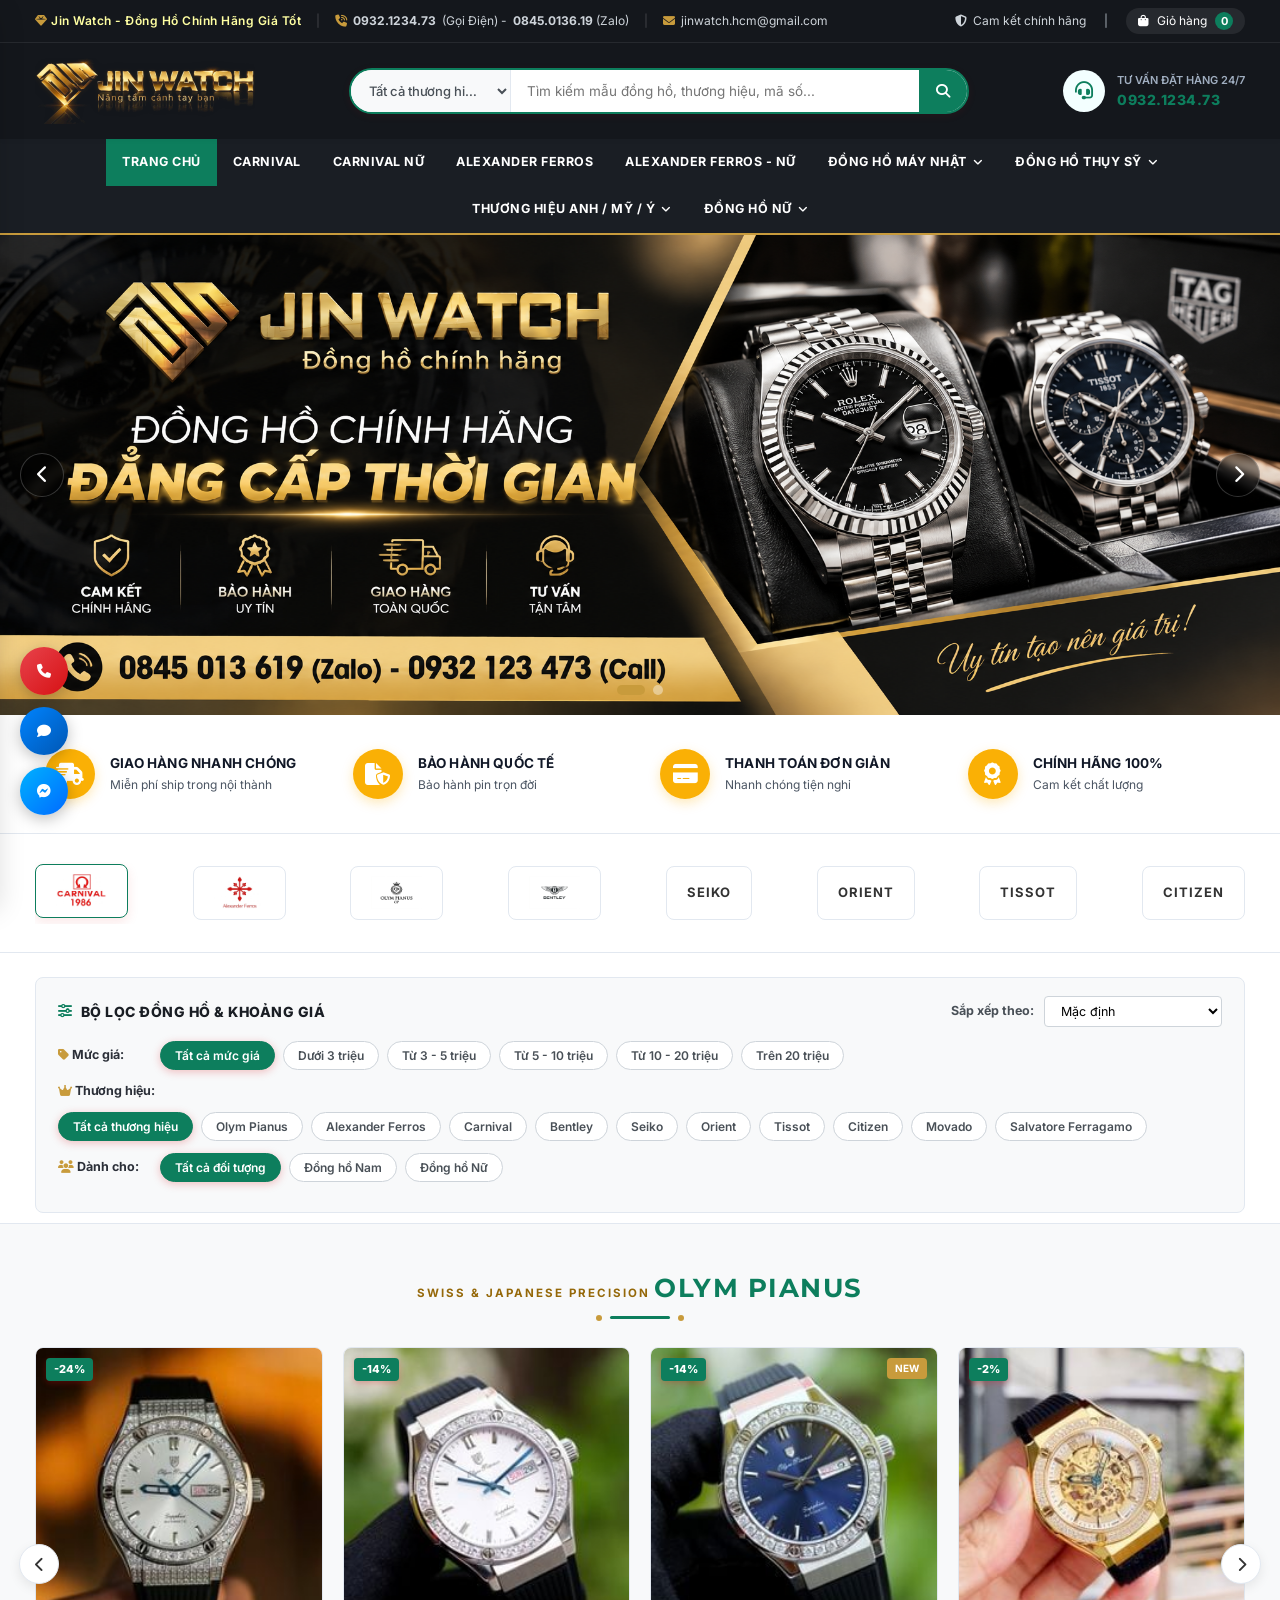
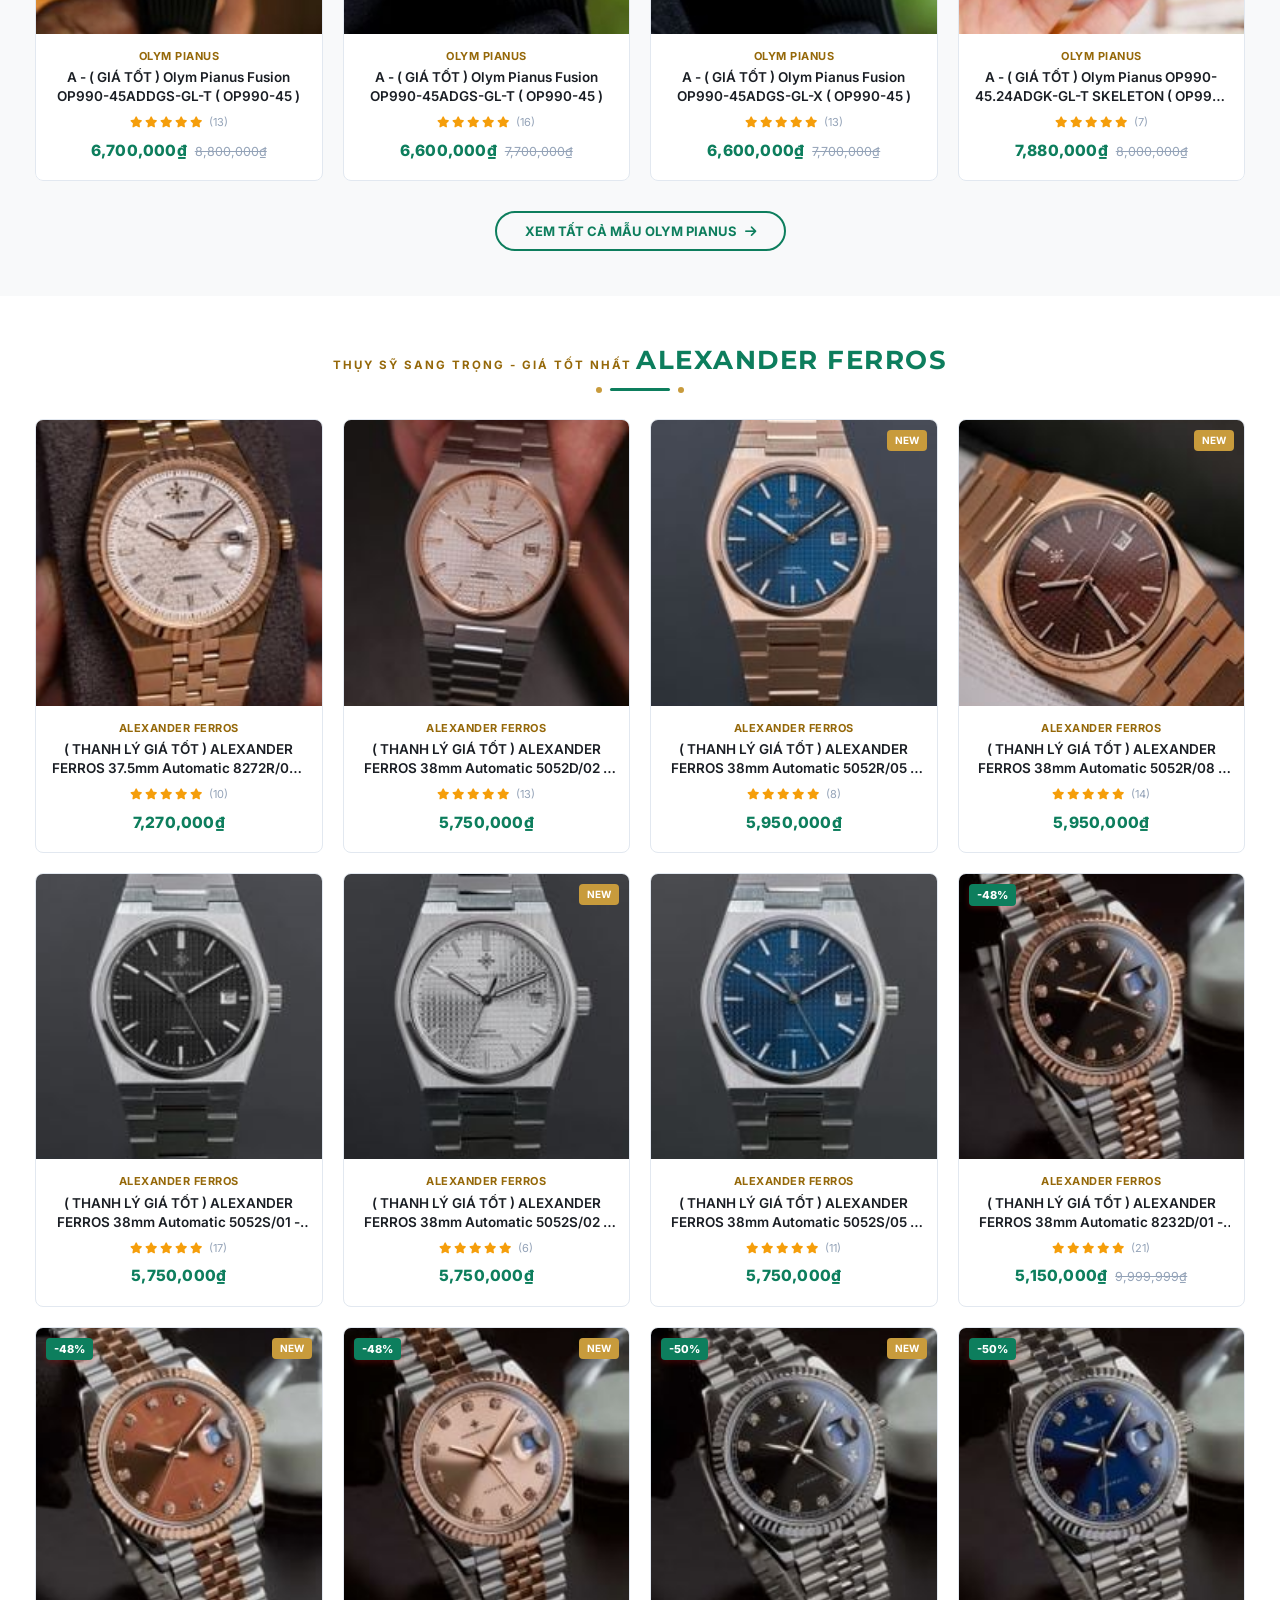
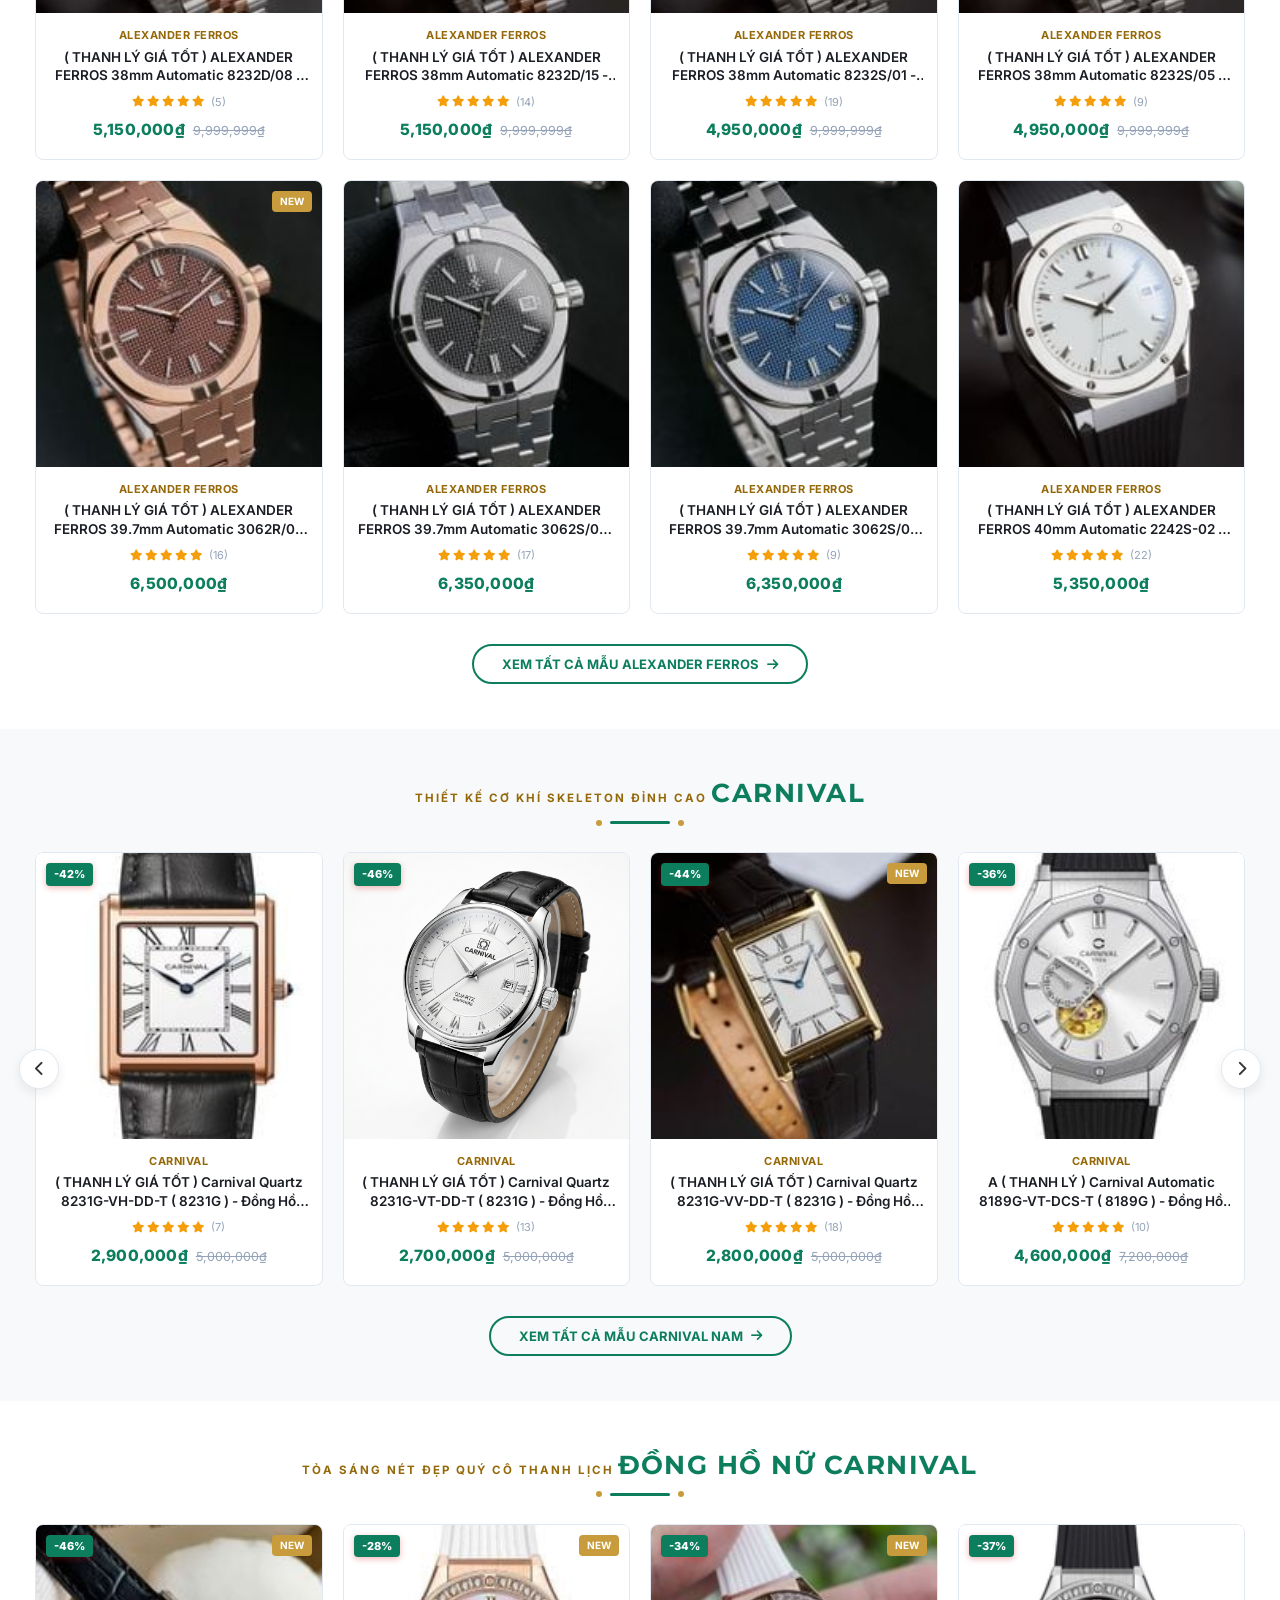
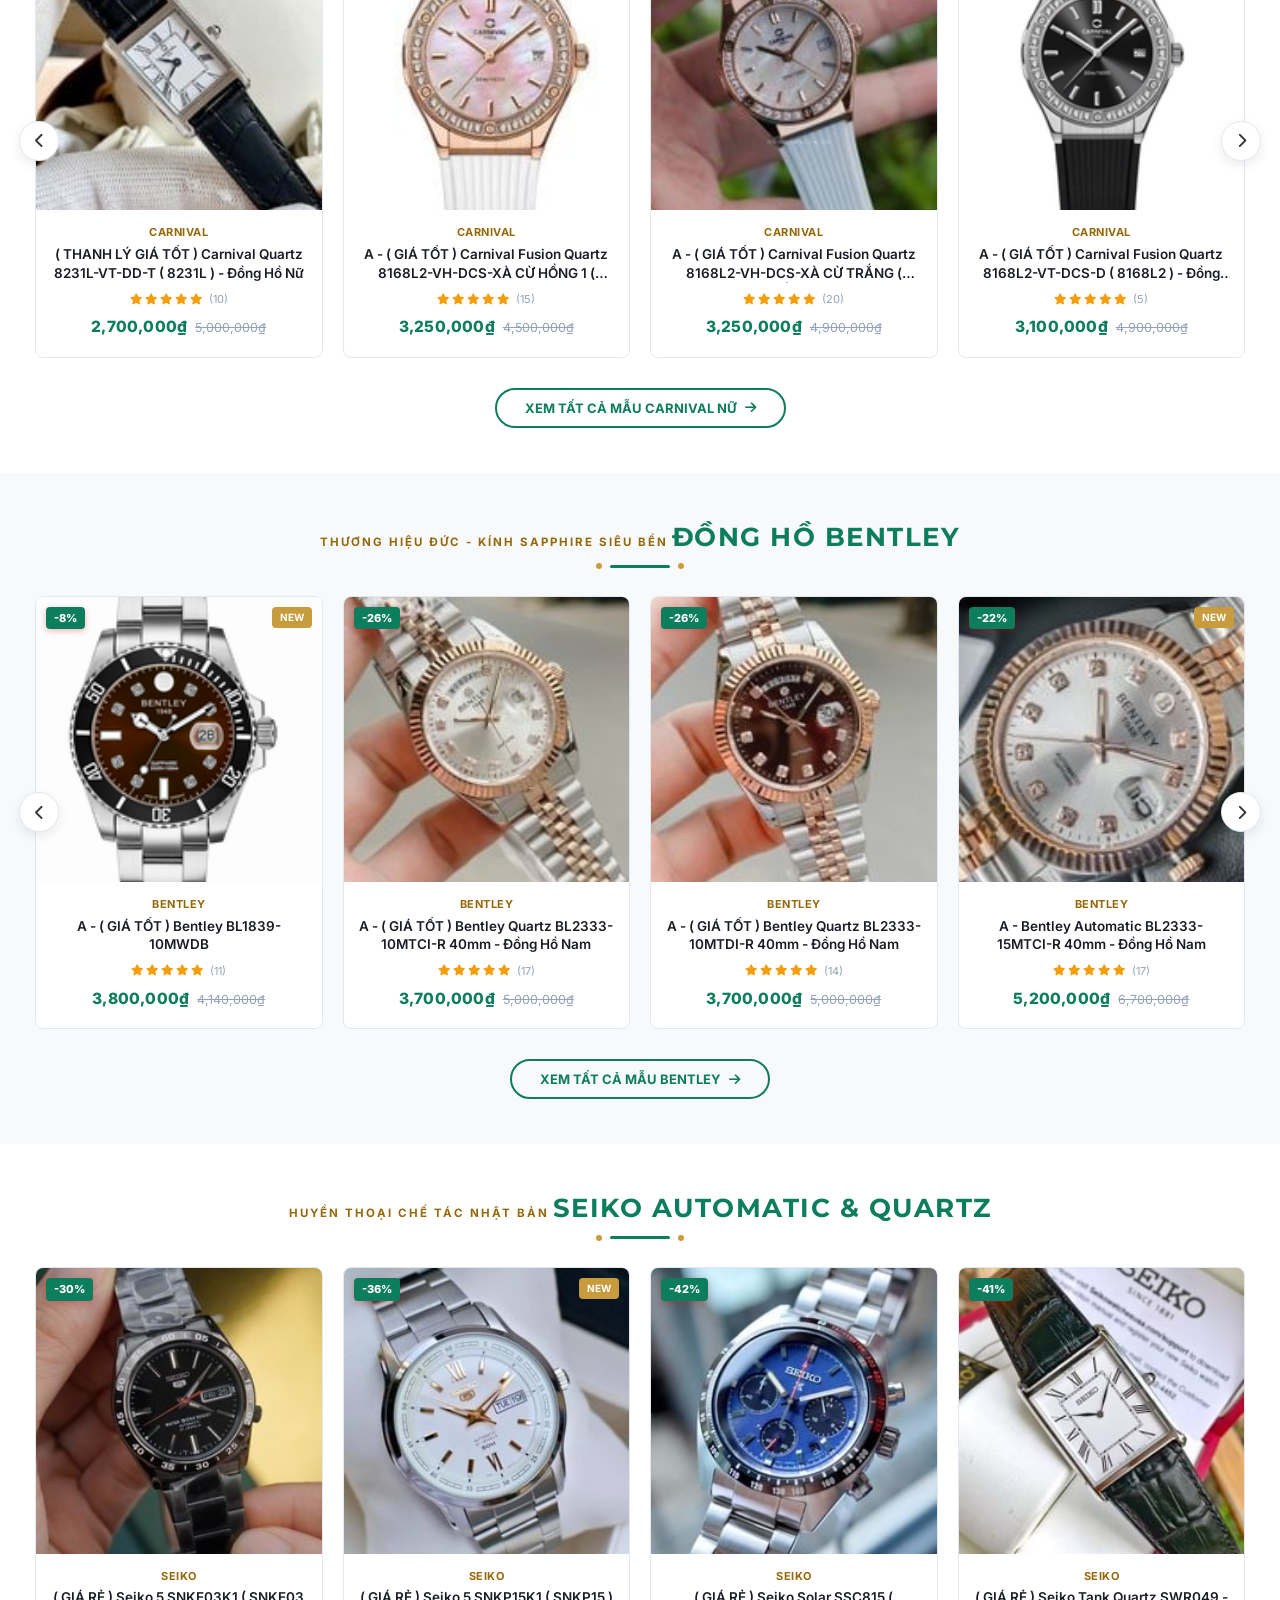
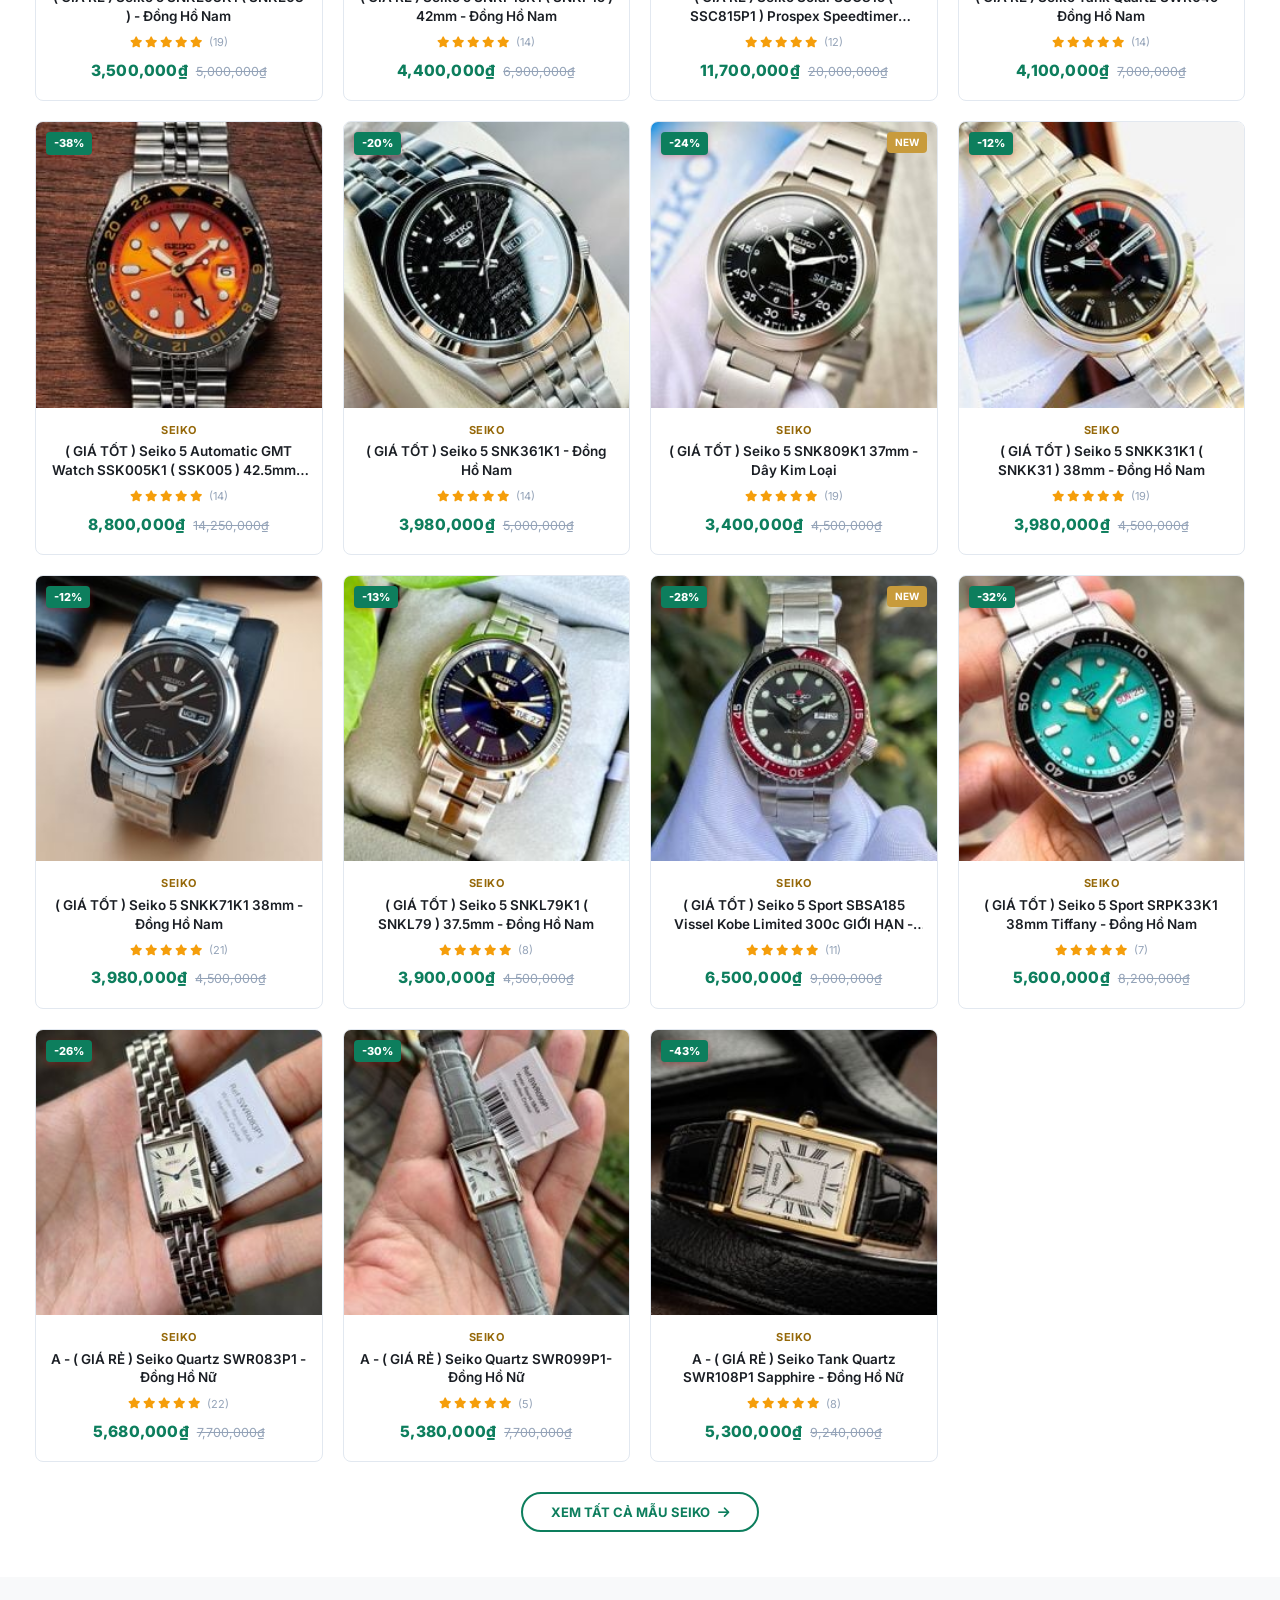
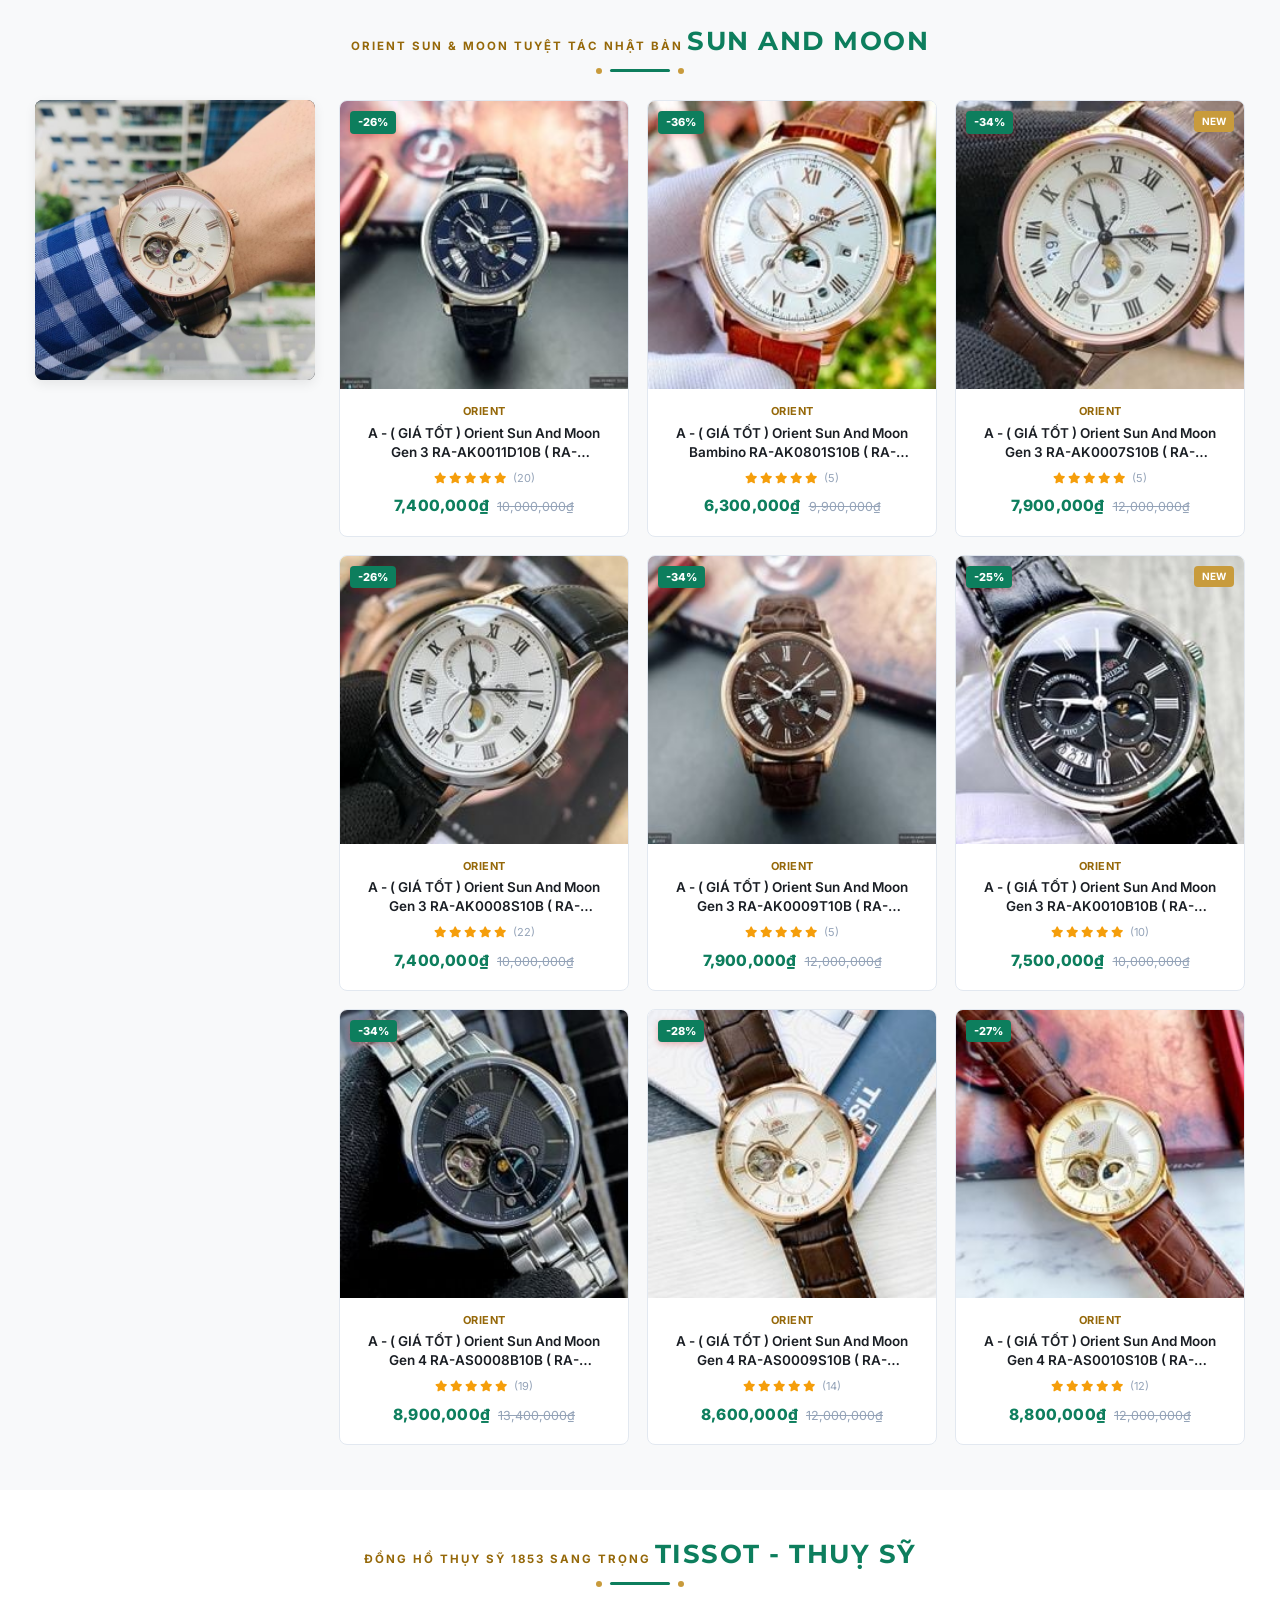
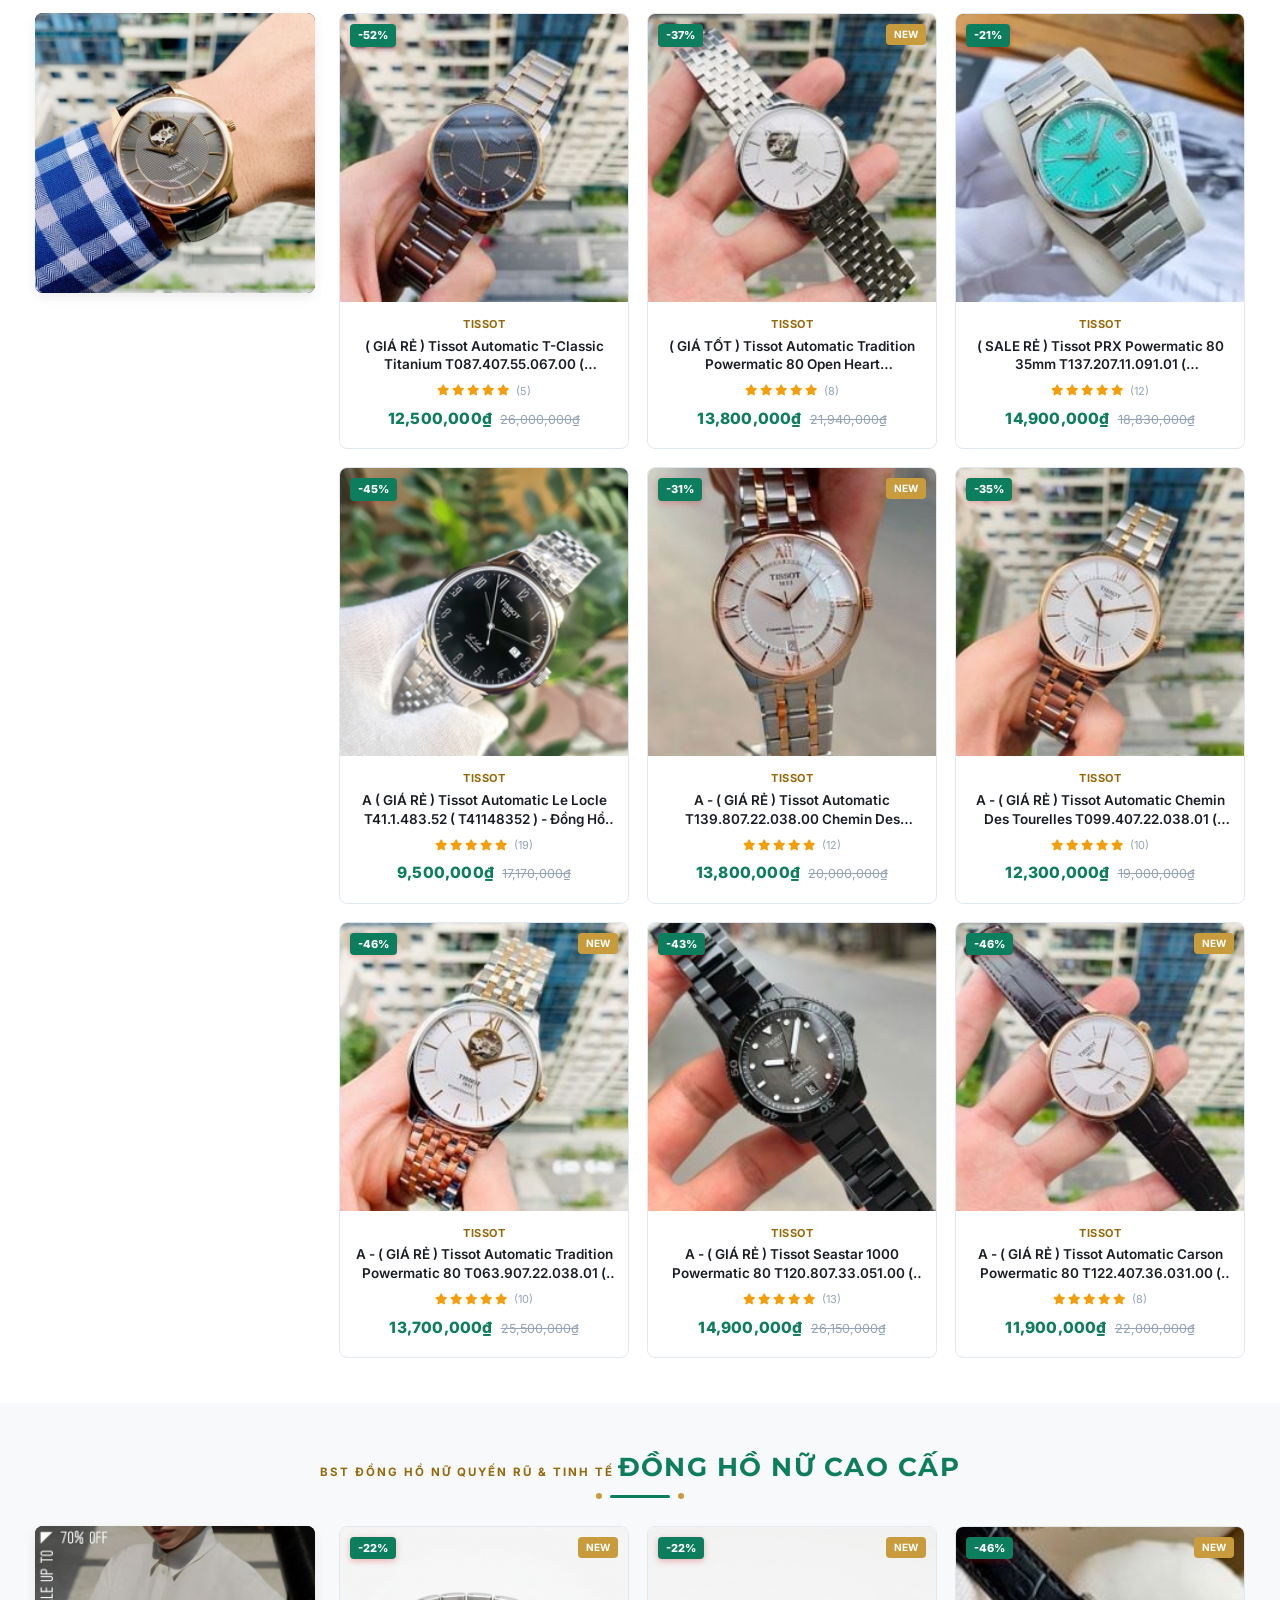
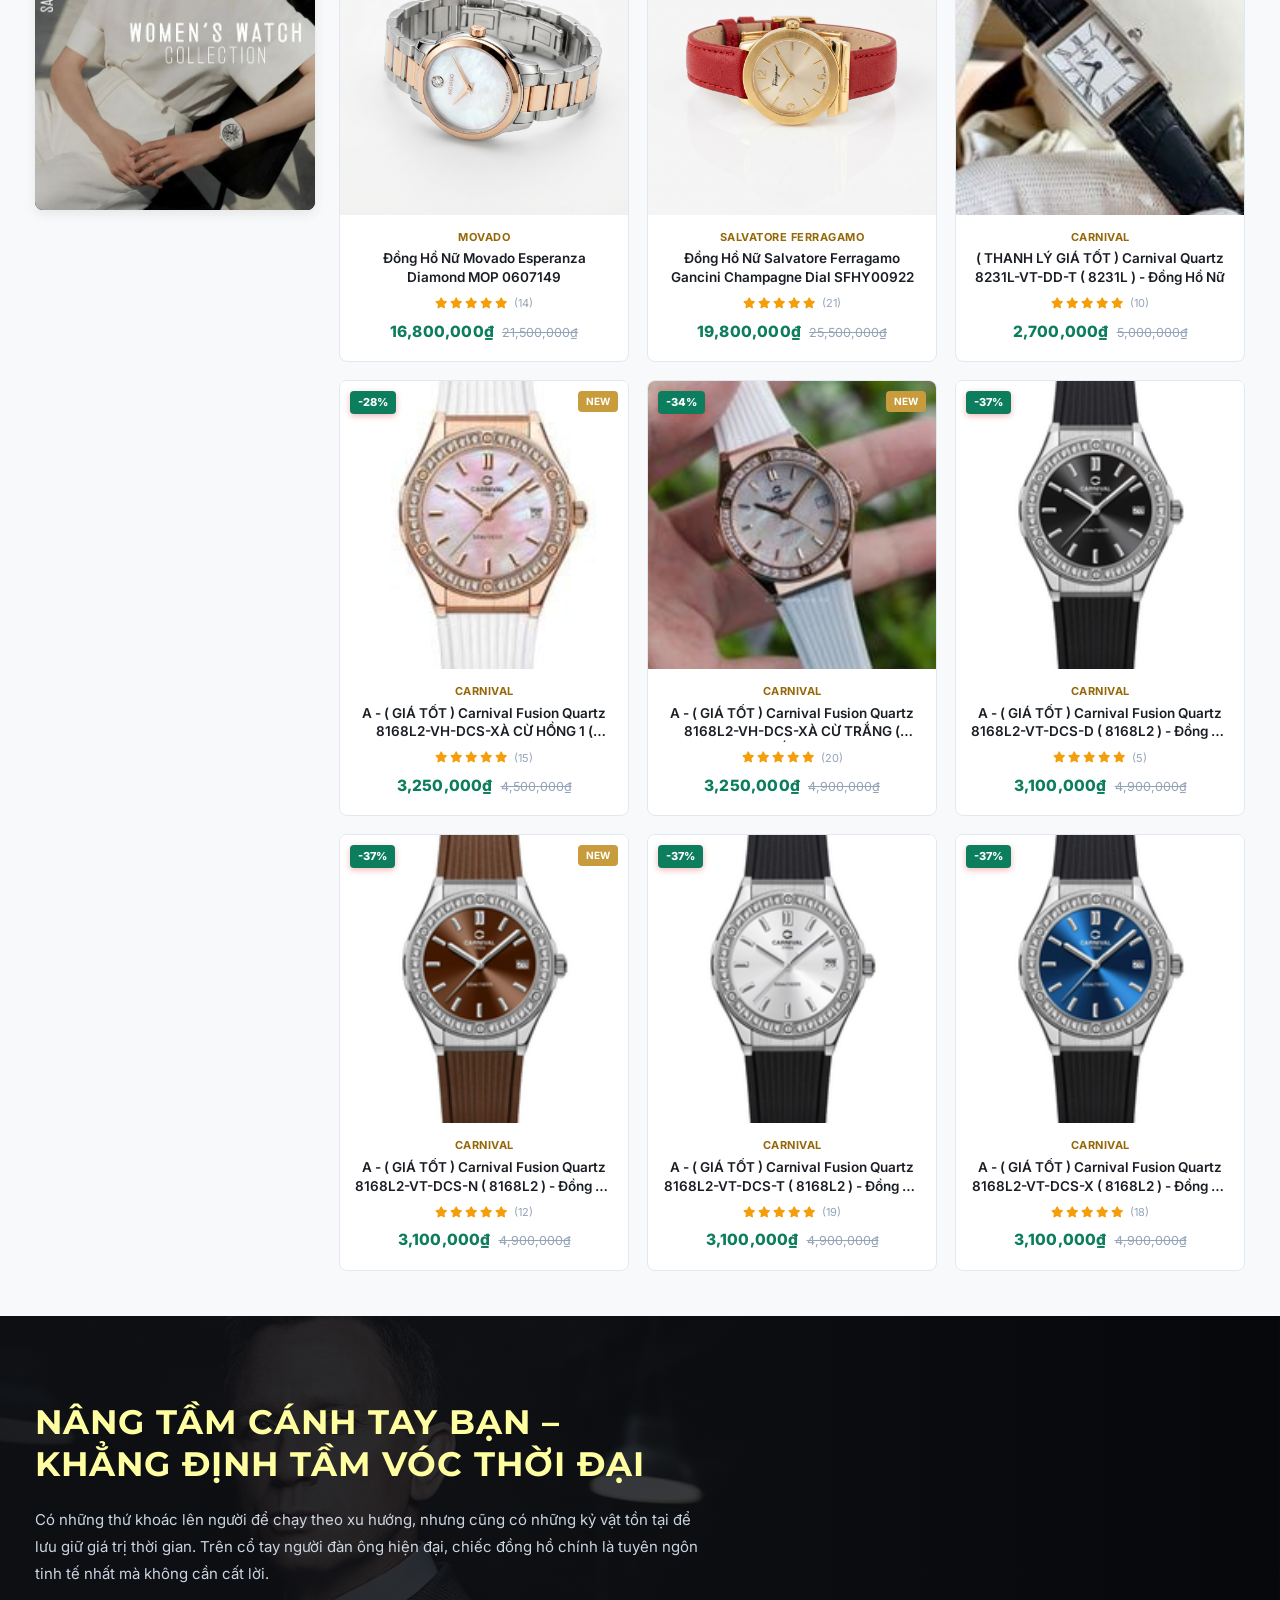
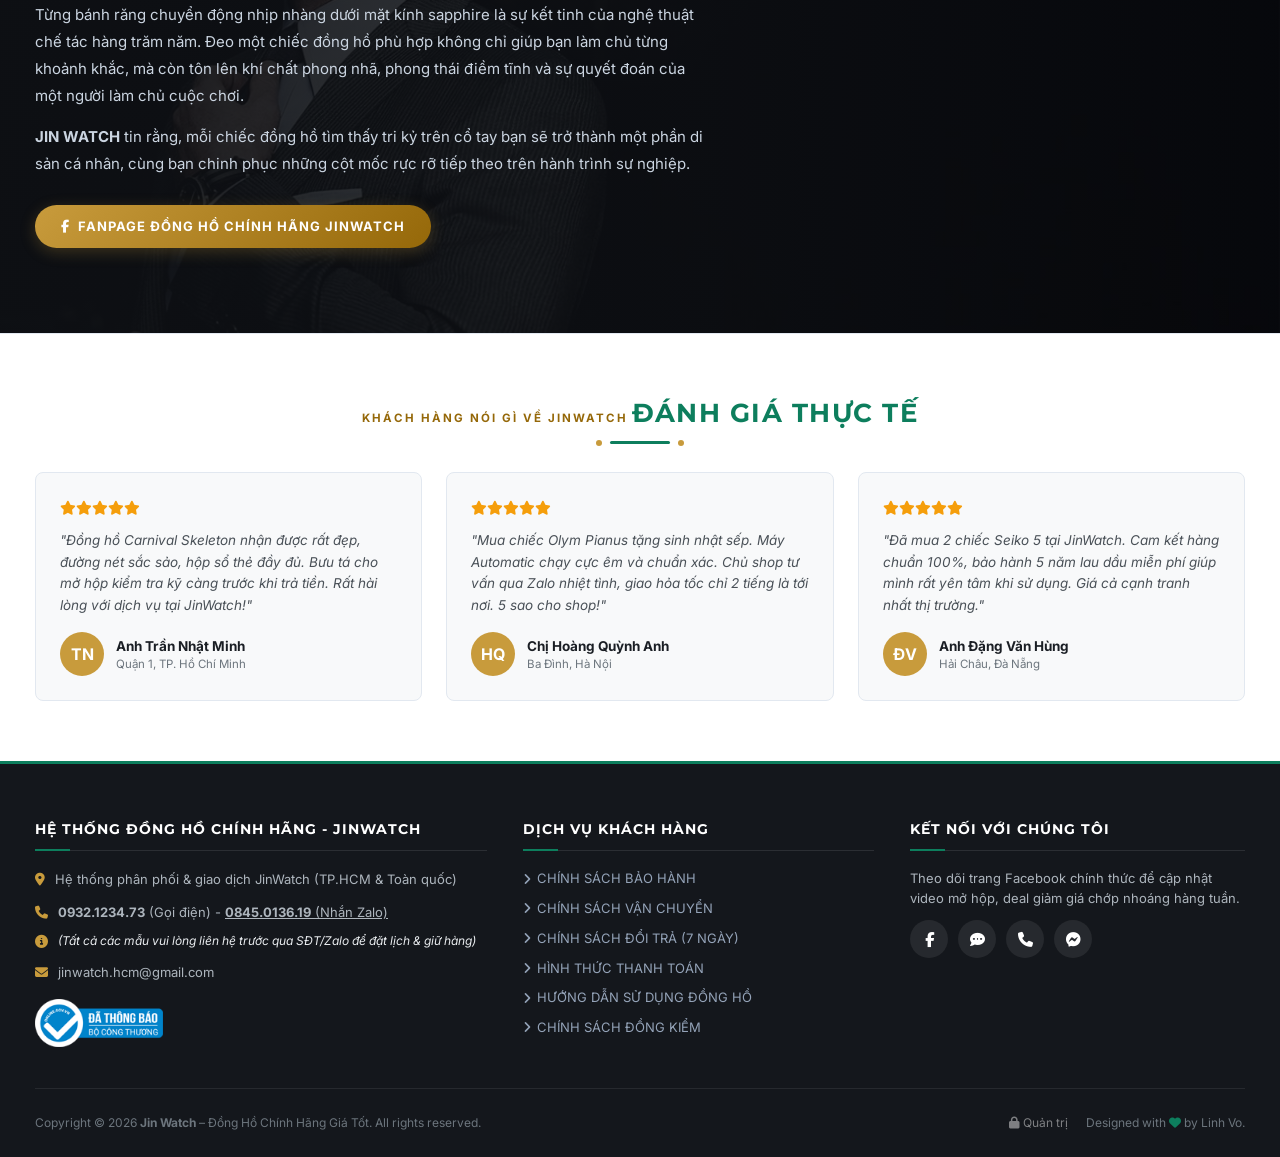
==== commit 74750a37: "cập nhật chính sách trên trang chủ" ====
--- a/index.html
+++ b/index.html
@@ -107,7 +107,7 @@
             <input type="text" class="search-input" id="searchInput"
               placeholder="Tìm kiếm mẫu đồng hồ, thương hiệu, mã số..." autocomplete="off">
             <button class="search-btn" title="Tìm kiếm"
-              onclick="window.app.filterCatalog(document.getElementById('searchInput').value)">
+              onclick="window.app.handleSearchSubmit()">
               <i class="fa fa-magnifying-glass"></i>
             </button>
           </div>
@@ -328,45 +328,45 @@
   </section>
 
   <!-- ========================================================
-       5. VALUES / GUARANTEES BAR
+       5. VALUES / GUARANTEES BAR (CHÍNH SÁCH KHÁCH HÀNG)
        ======================================================== -->
   <section class="features-bar">
     <div class="wrapper">
       <div class="features-grid">
         <div class="feature-box">
           <div class="feature-icon-wrapper">
-            <i class="fa fa-award"></i>
+            <i class="fa-solid fa-truck-fast"></i>
           </div>
           <div class="feature-info">
-            <h4>100% CHÍNH HÃNG</h4>
-            <p>Đền gấp 10 lần nếu phát hiện hàng giả nhái</p>
+            <h4>GIAO HÀNG NHANH CHÓNG</h4>
+            <p>Miễn phí ship trong nội thành</p>
           </div>
         </div>
         <div class="feature-box">
           <div class="feature-icon-wrapper">
-            <i class="fa fa-shield-virus"></i>
+            <i class="fa-solid fa-file-shield"></i>
           </div>
           <div class="feature-info">
-            <h4>BẢO HÀNH 5 NĂM</h4>
-            <p>Thay pin trọn đời & bảo dưỡng lau dầu máy cơ</p>
+            <h4>BẢO HÀNH QUỐC TẾ</h4>
+            <p>Bảo hành pin trọn đời</p>
           </div>
         </div>
         <div class="feature-box">
           <div class="feature-icon-wrapper">
-            <i class="fa fa-truck-fast"></i>
+            <i class="fa-solid fa-credit-card"></i>
           </div>
           <div class="feature-info">
-            <h4>FREESHIP TOÀN QUỐC</h4>
-            <p>Kiểm tra hàng hài lòng mới thanh toán tiền</p>
+            <h4>THANH TOÁN ĐƠN GIẢN</h4>
+            <p>Nhanh chóng tiện nghi</p>
           </div>
         </div>
         <div class="feature-box">
           <div class="feature-icon-wrapper">
-            <i class="fa fa-rotate-left"></i>
+            <i class="fa-solid fa-award"></i>
           </div>
           <div class="feature-info">
-            <h4>ĐỔI MỚI 7 NGÀY</h4>
-            <p>Lỗi nhà sản xuất 1 đổi 1 nhanh chóng tận nhà</p>
+            <h4>CHÍNH HÃNG 100%</h4>
+            <p>Cam kết chất lượng</p>
           </div>
         </div>
       </div>
--- a/css/style.css
+++ b/css/style.css
@@ -904,28 +904,37 @@
 }
 
 .feature-icon-wrapper {
-  width: 48px;
-  height: 48px;
+  width: 50px;
+  height: 50px;
   border-radius: 50%;
-  background: var(--color-primary-light);
-  color: var(--color-primary);
+  background: #fab005;
+  color: #ffffff;
   display: flex;
   align-items: center;
   justify-content: center;
-  font-size: 20px;
+  font-size: 22px;
   flex-shrink: 0;
+  box-shadow: 0 4px 12px rgba(250, 176, 5, 0.28);
+  transition: transform 0.25s ease, box-shadow 0.25s ease;
+}
+
+.feature-box:hover .feature-icon-wrapper {
+  transform: scale(1.06);
+  box-shadow: 0 6px 16px rgba(250, 176, 5, 0.38);
 }
 
 .feature-info h4 {
-  font-size: 14px;
+  font-size: 13.5px;
   font-weight: 700;
-  color: #1a1e24;
-  margin-bottom: 2px;
+  color: #111827;
+  margin-bottom: 3px;
+  letter-spacing: 0.2px;
 }
 
 .feature-info p {
   font-size: 12px;
-  color: var(--color-text-muted);
+  color: #4b5563;
+  margin: 0;
 }
 
 /* ========================================================
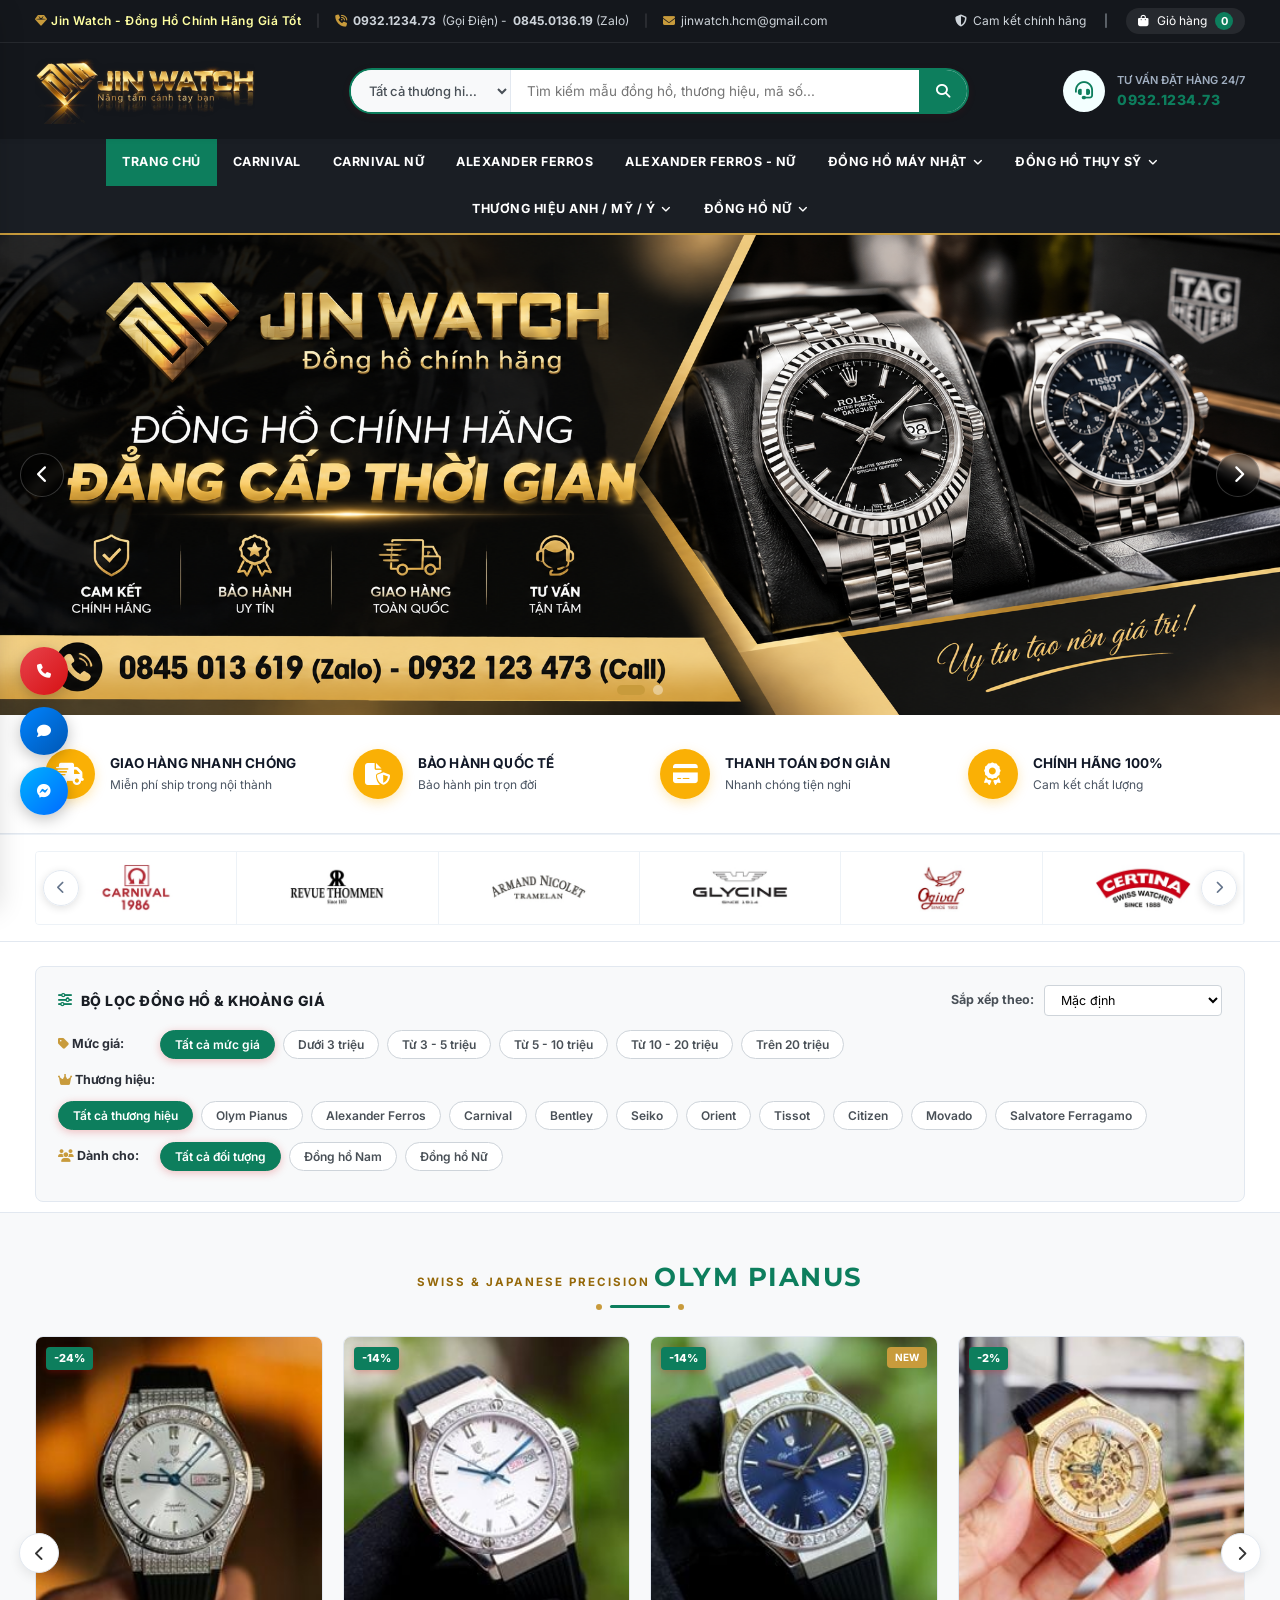
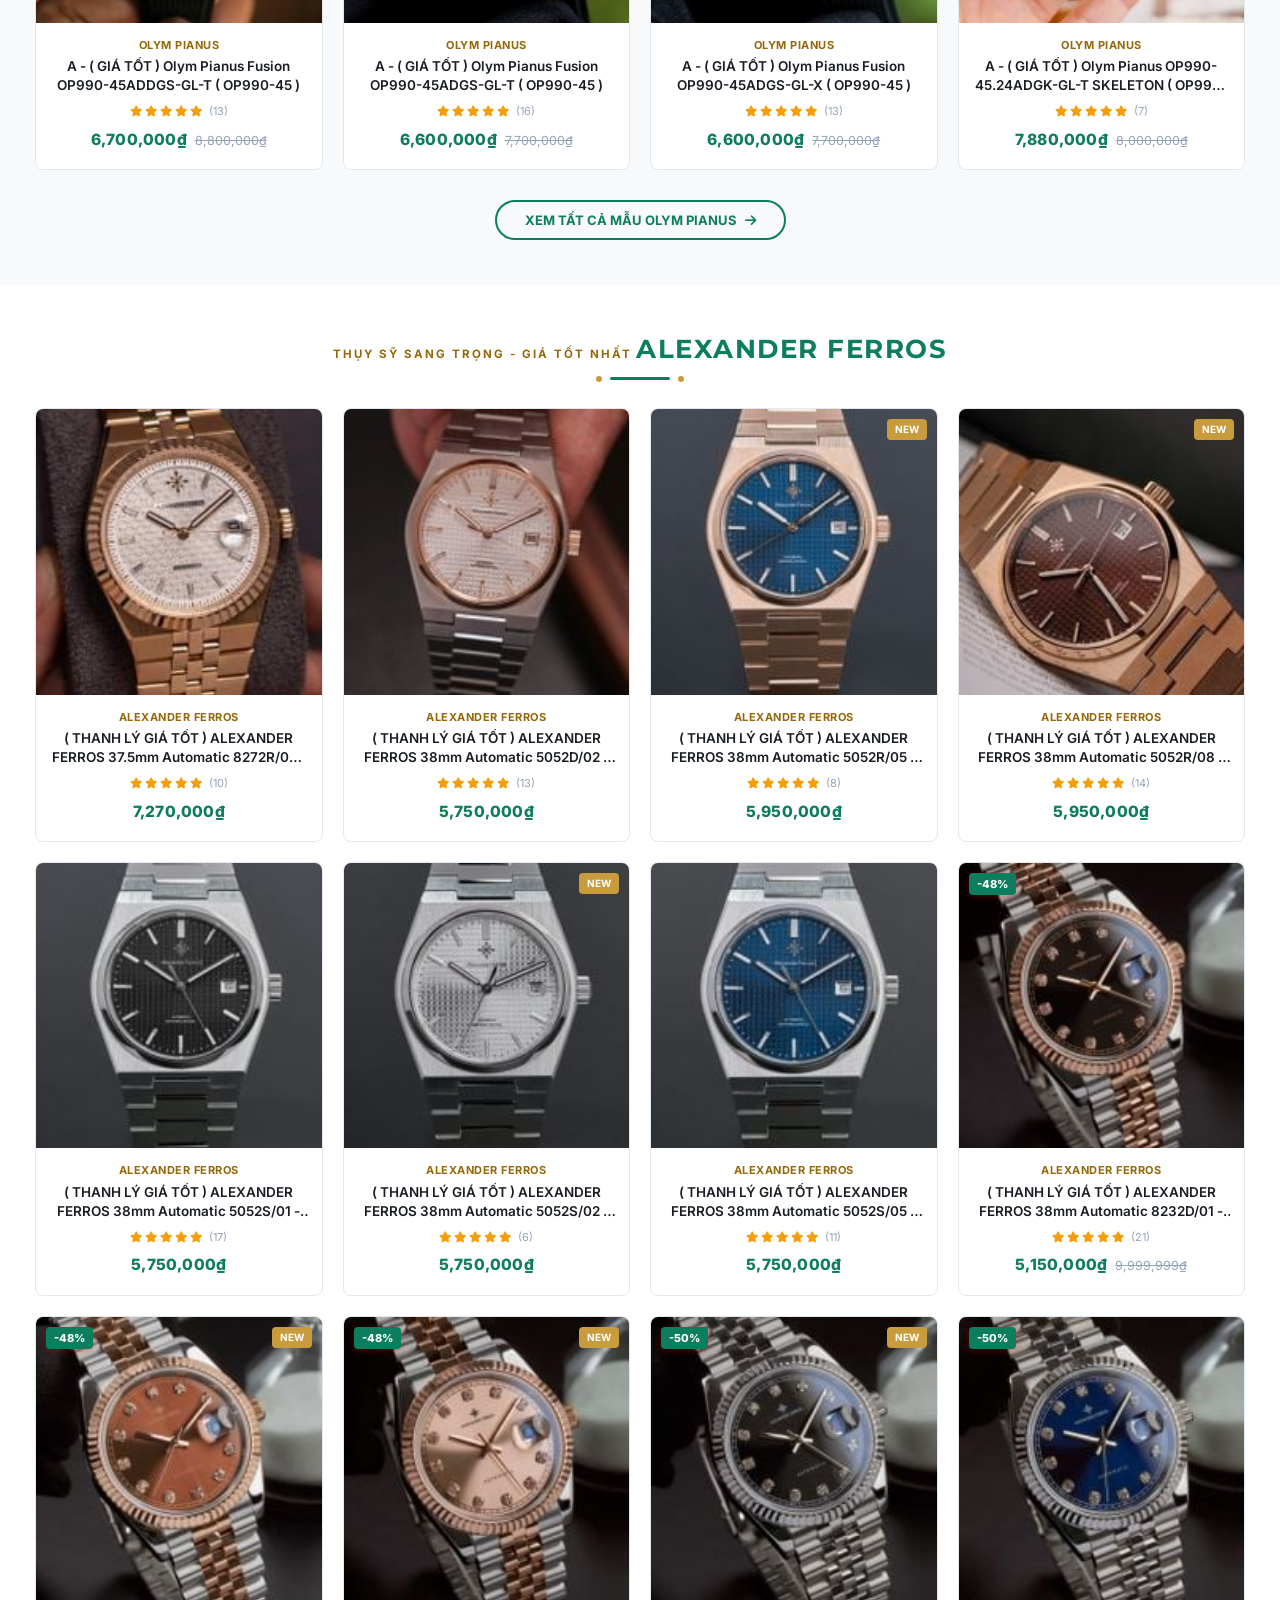
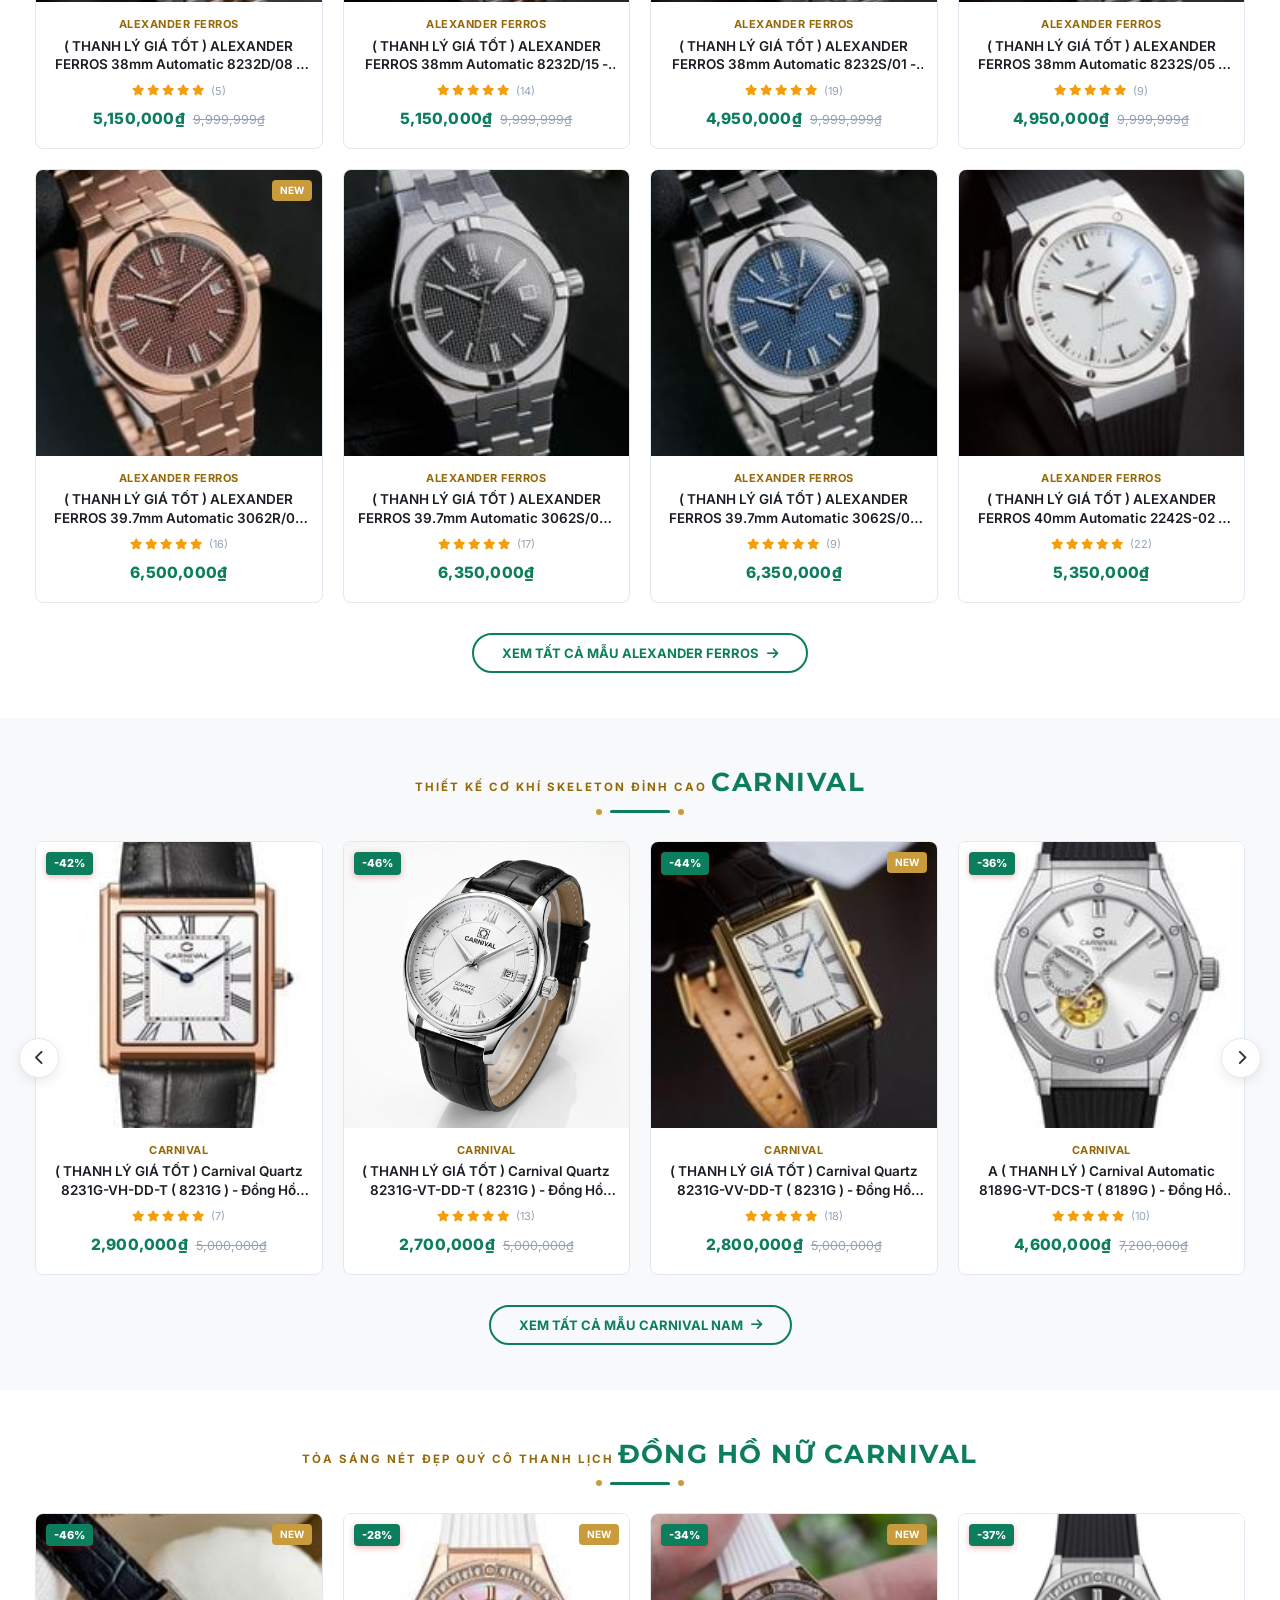
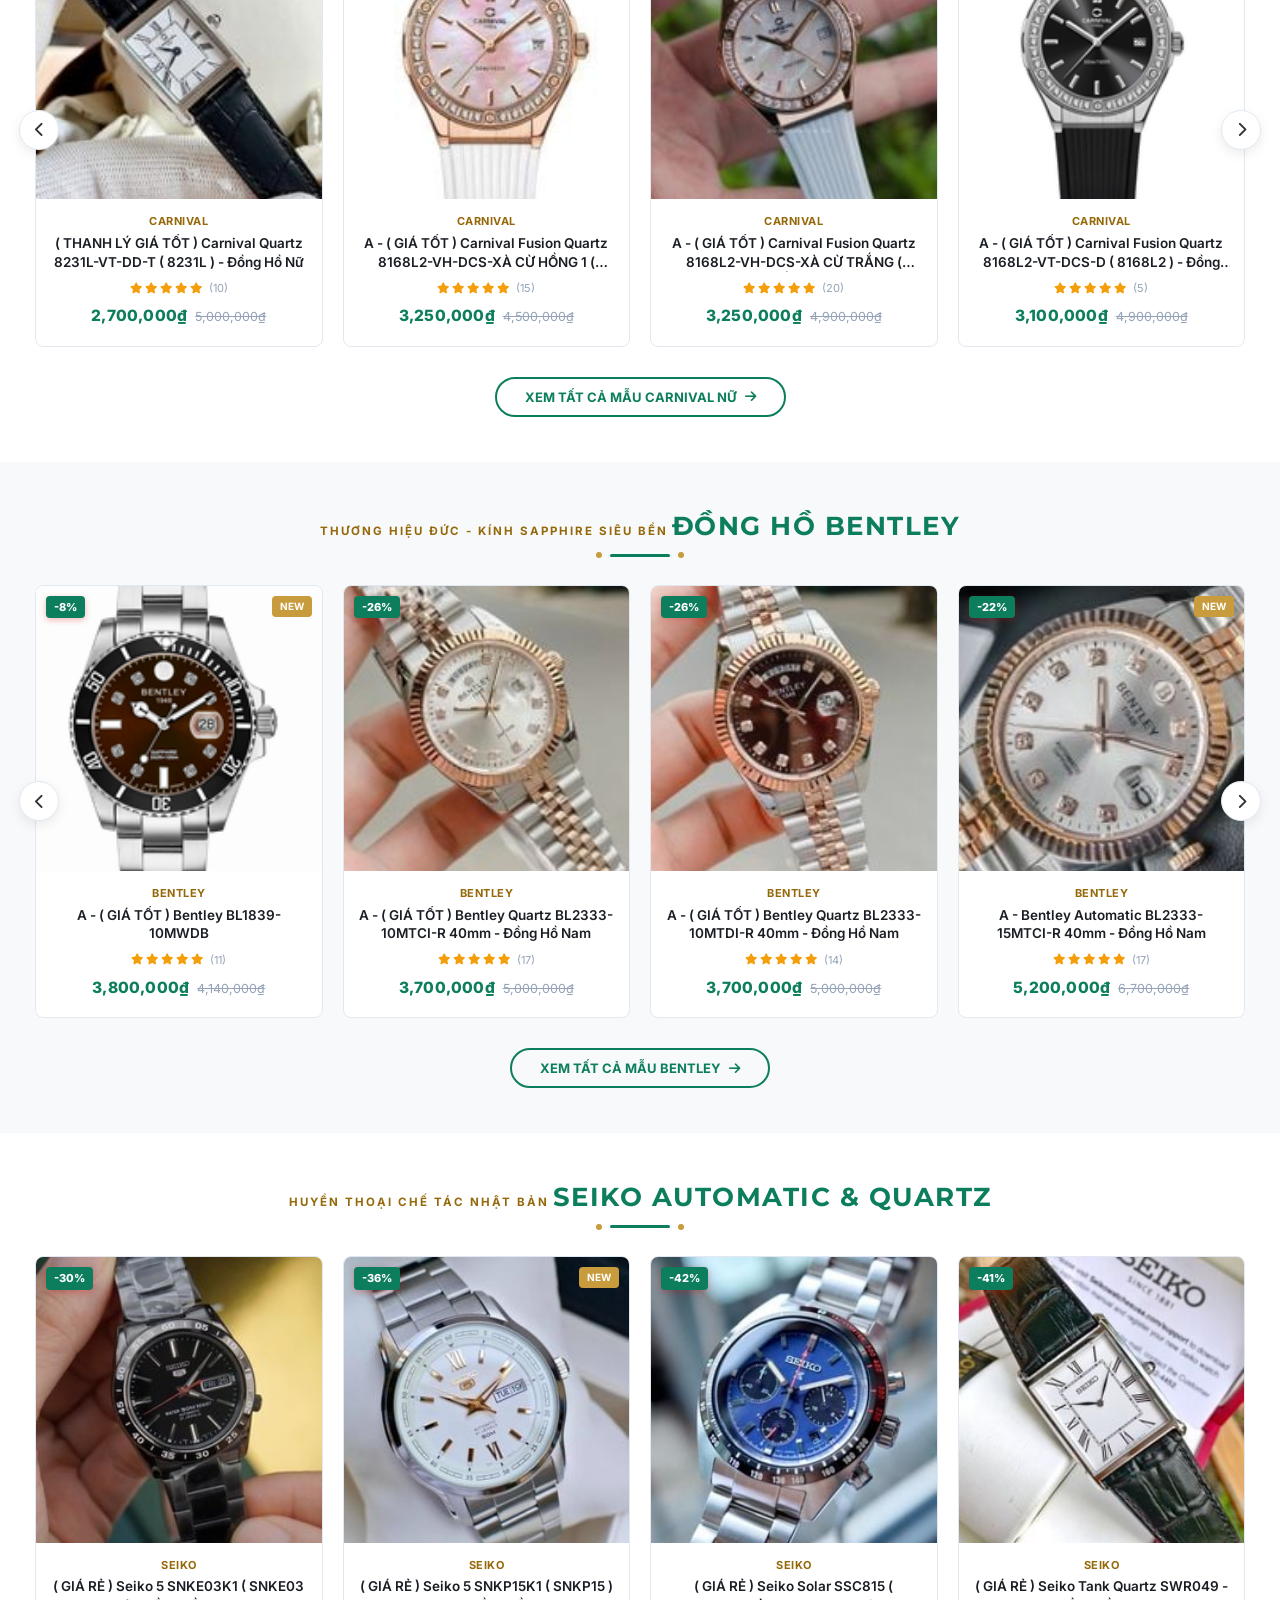
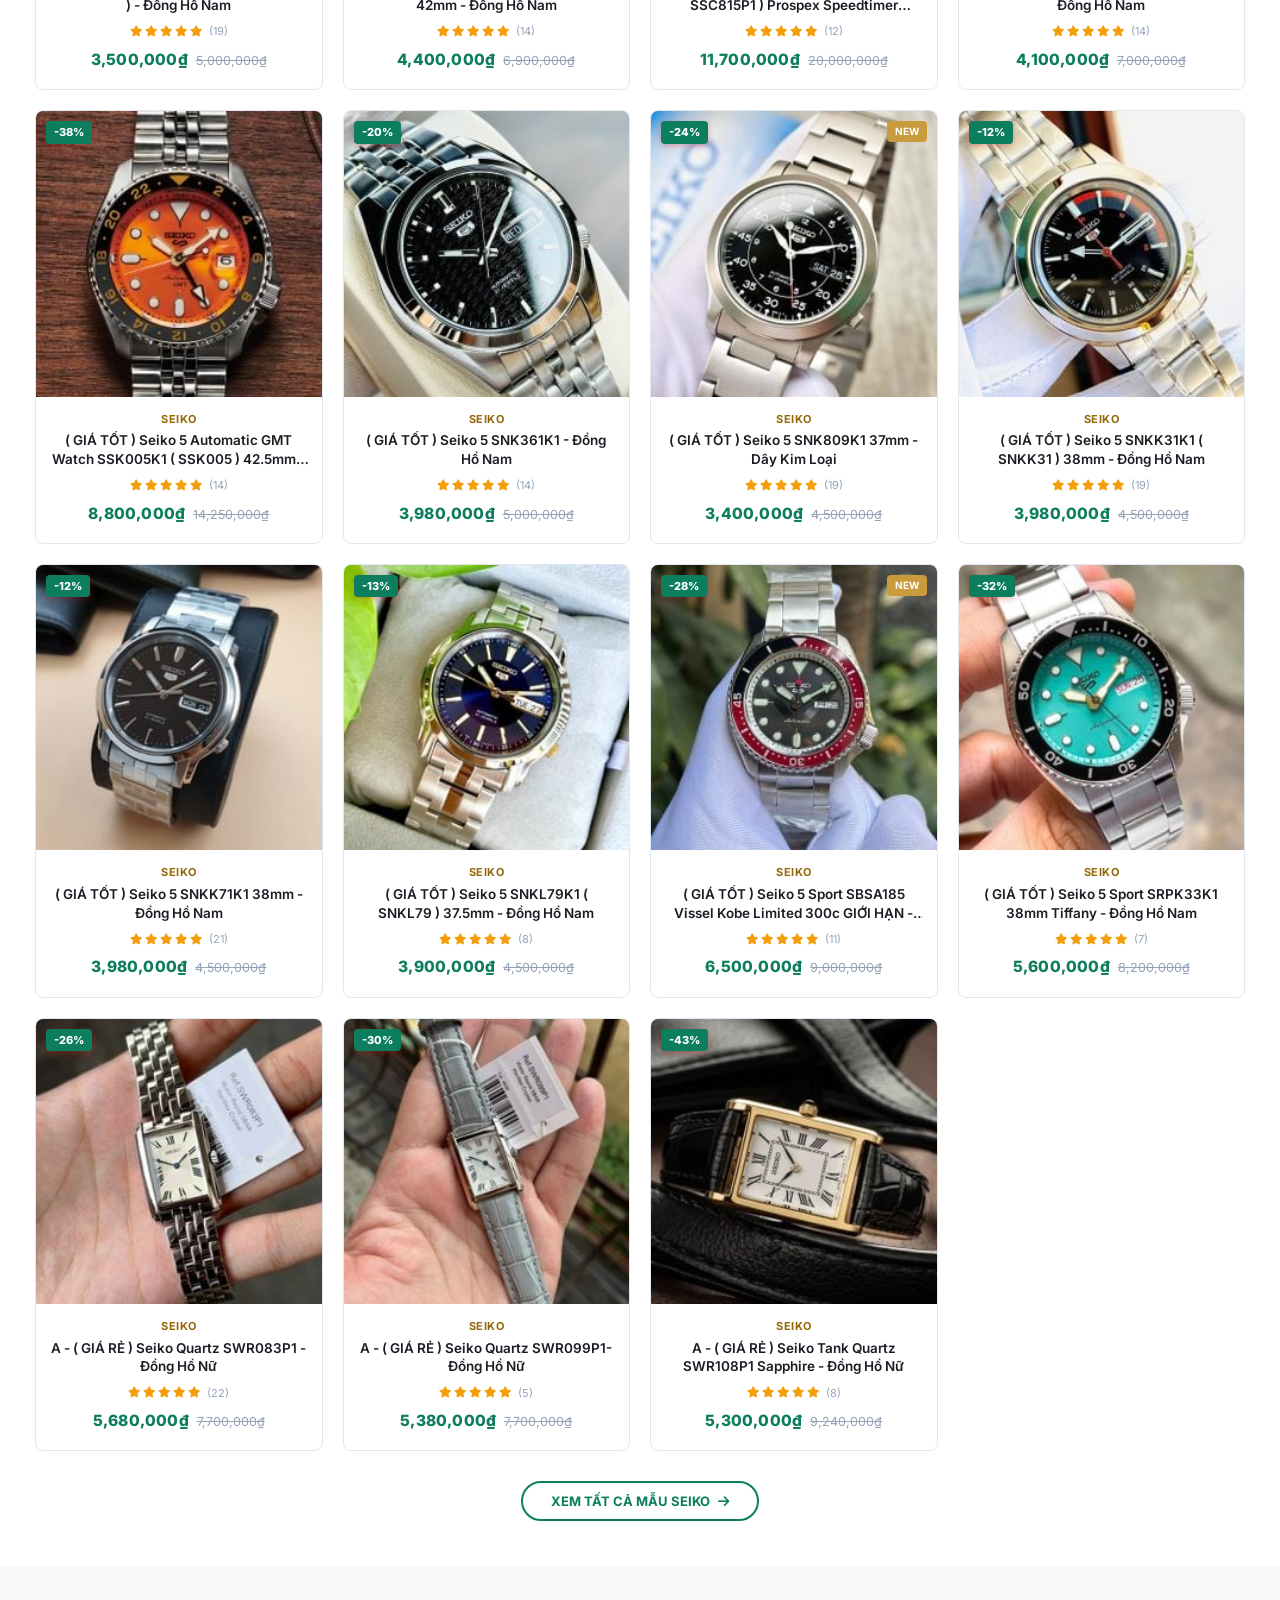
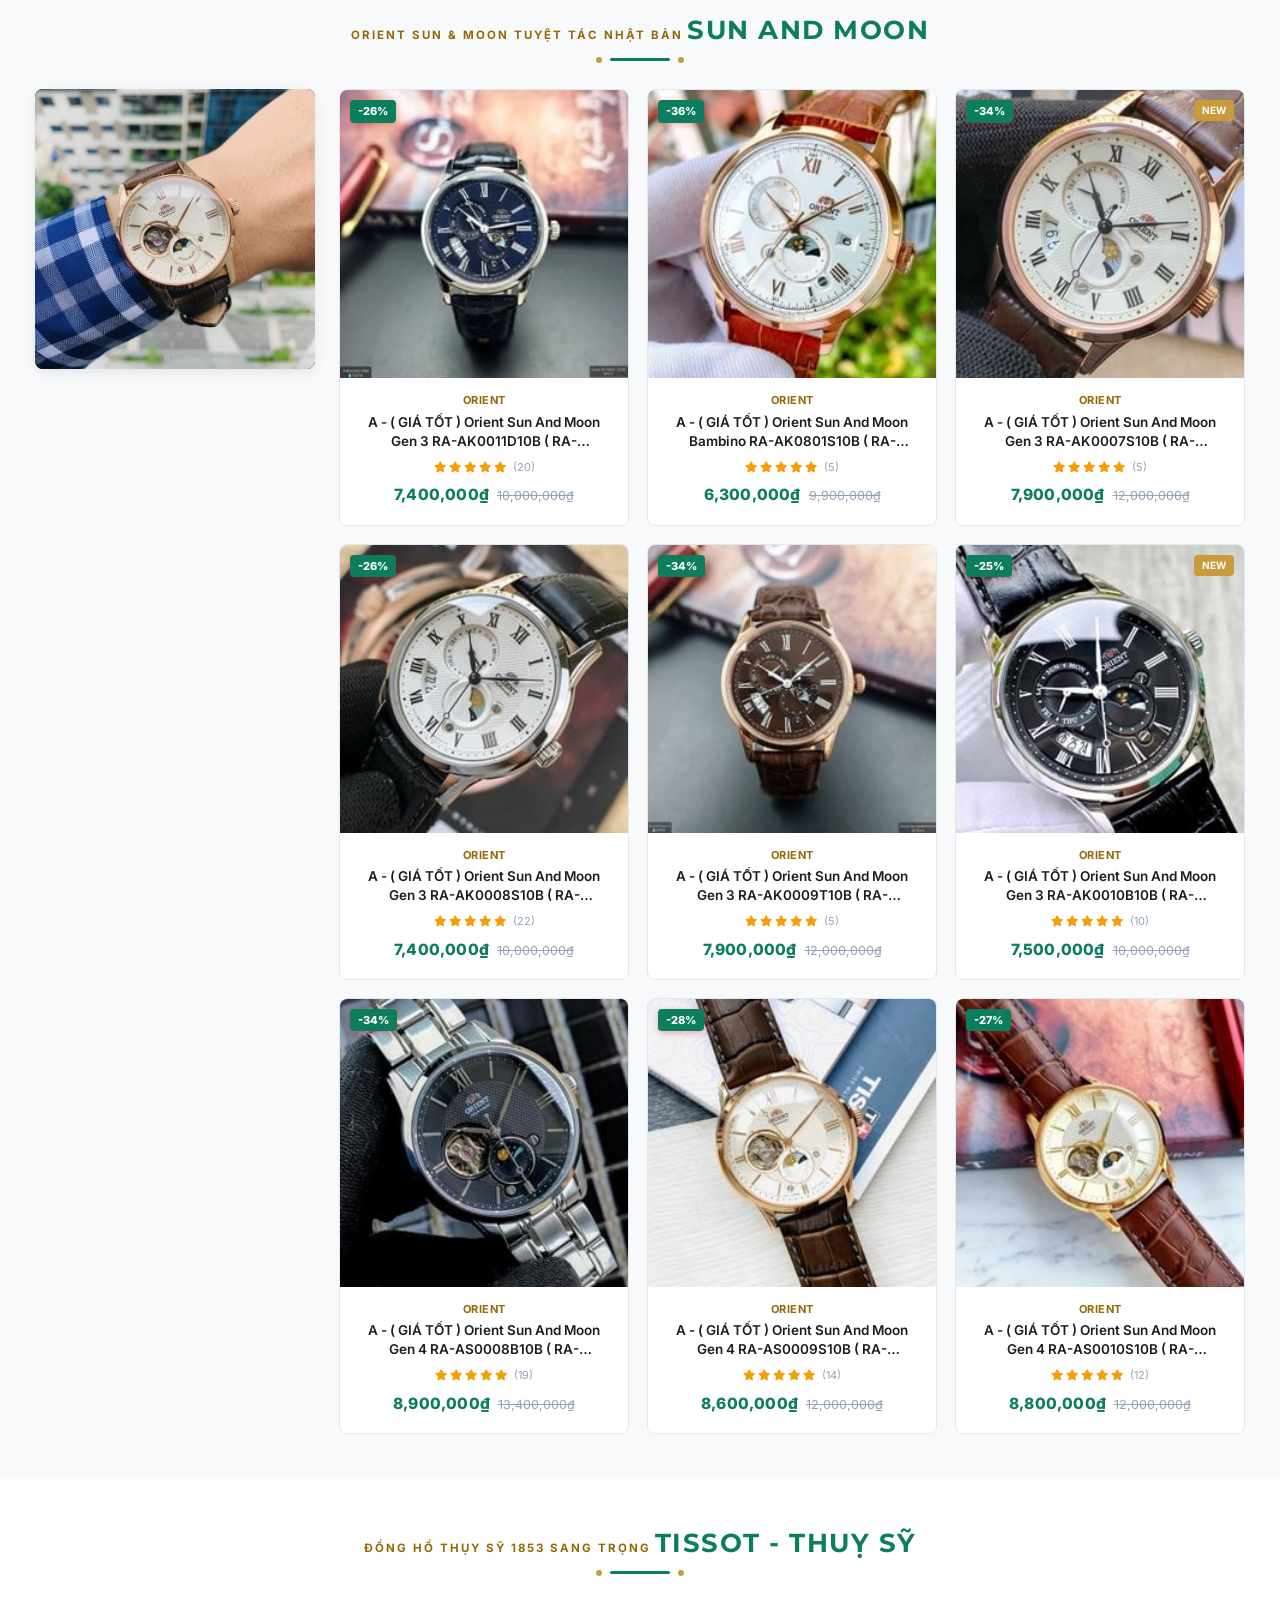
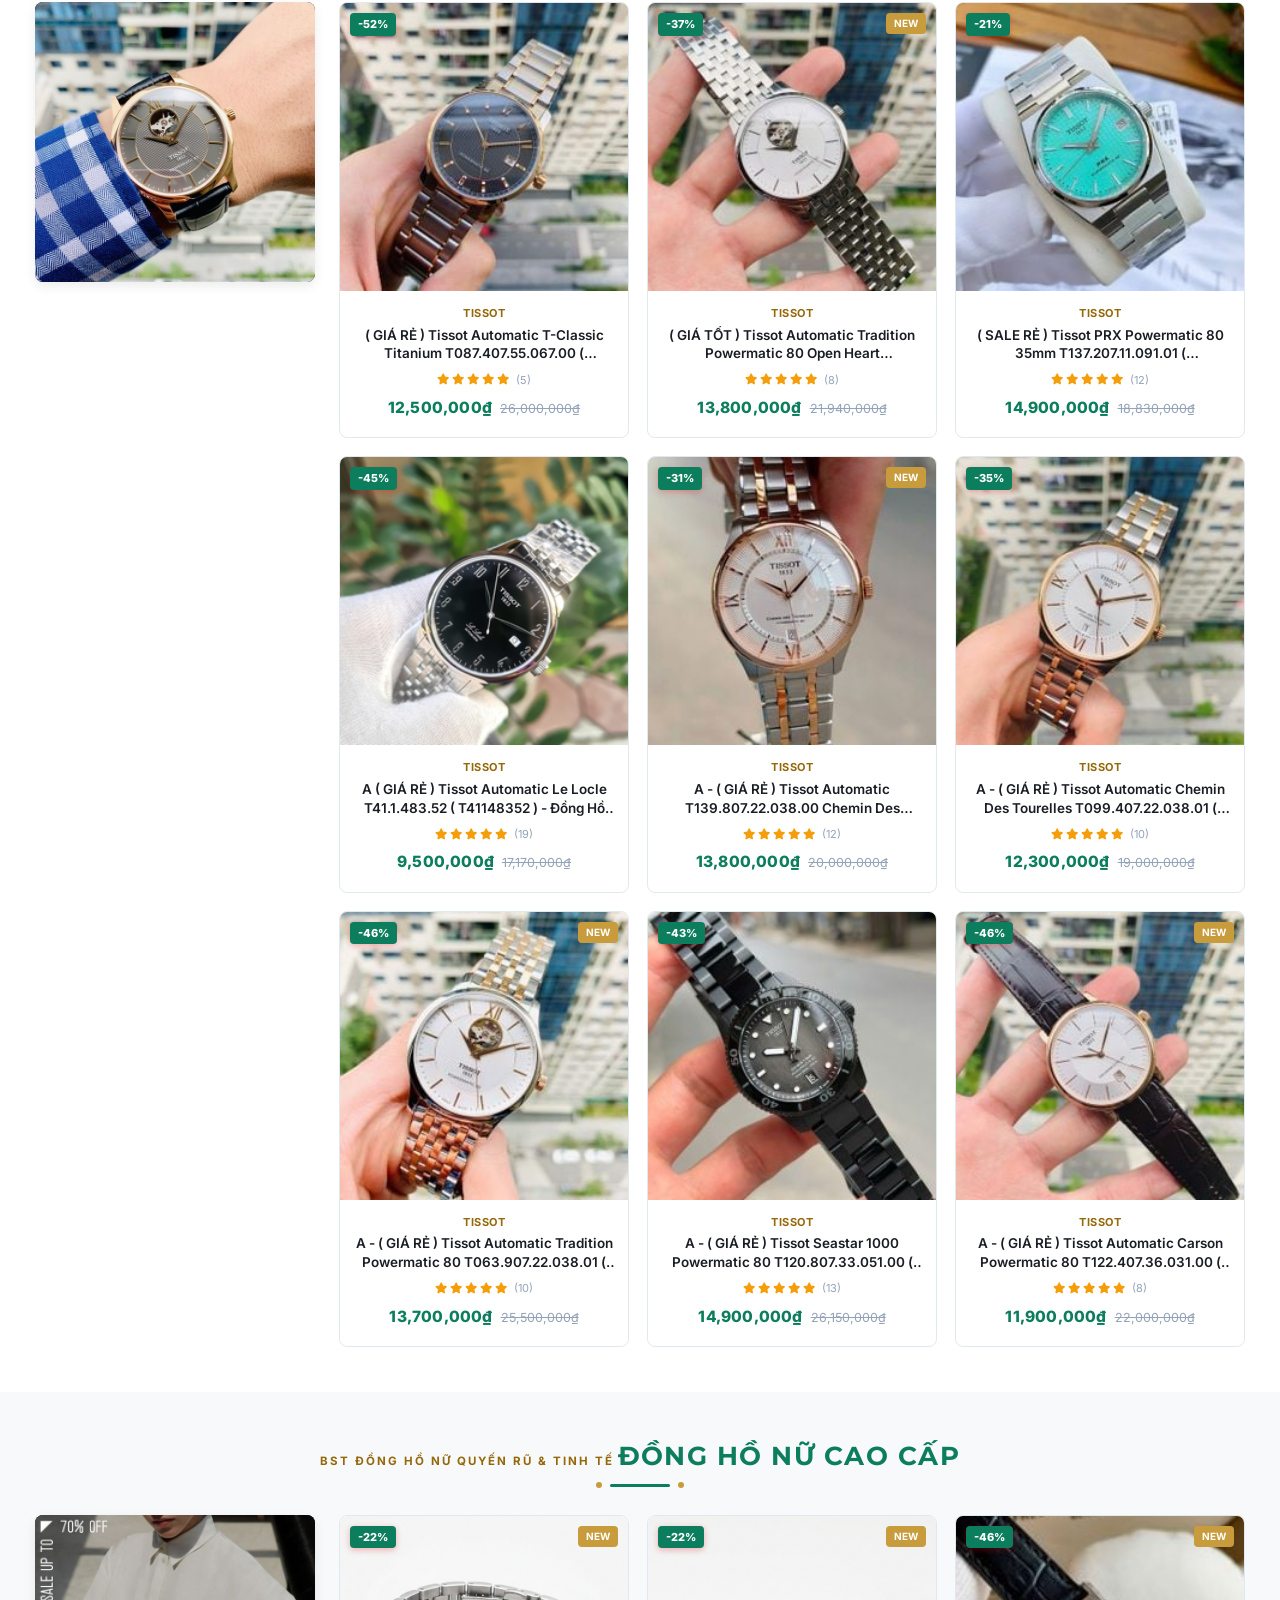
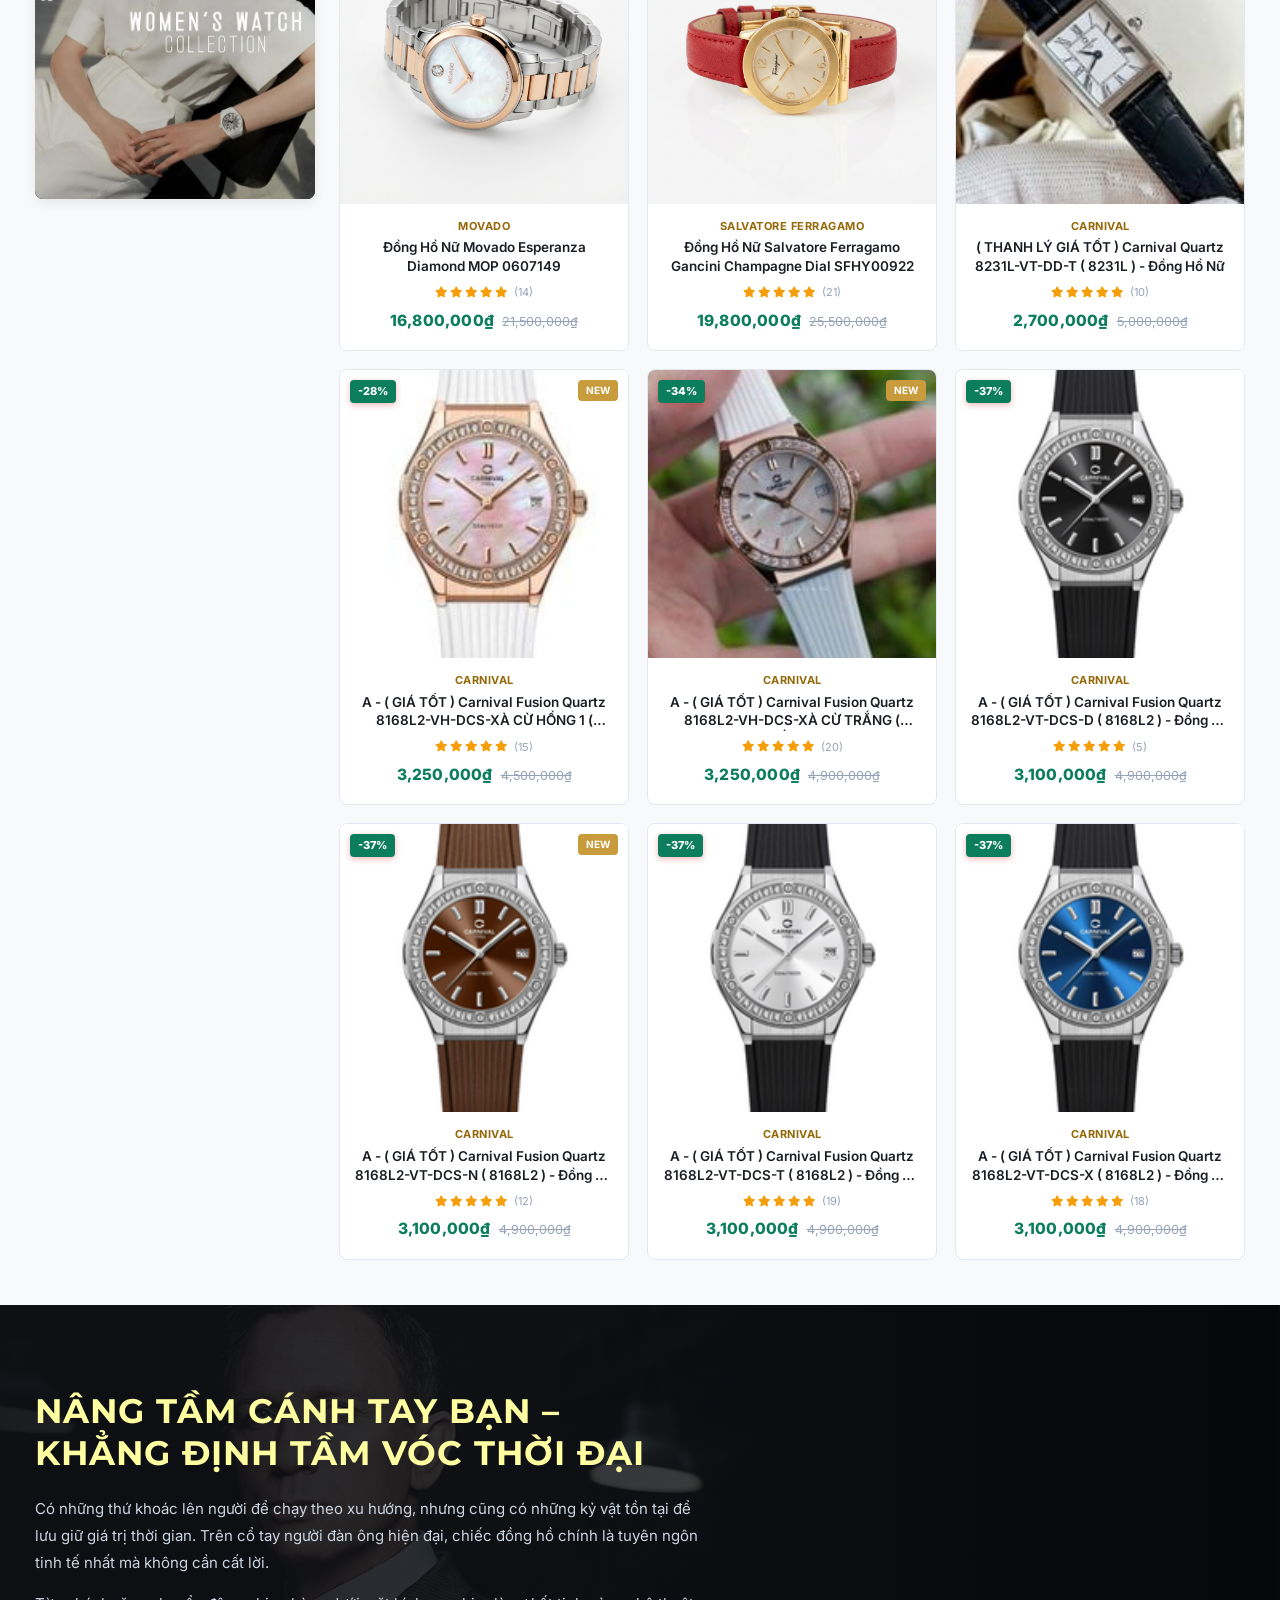
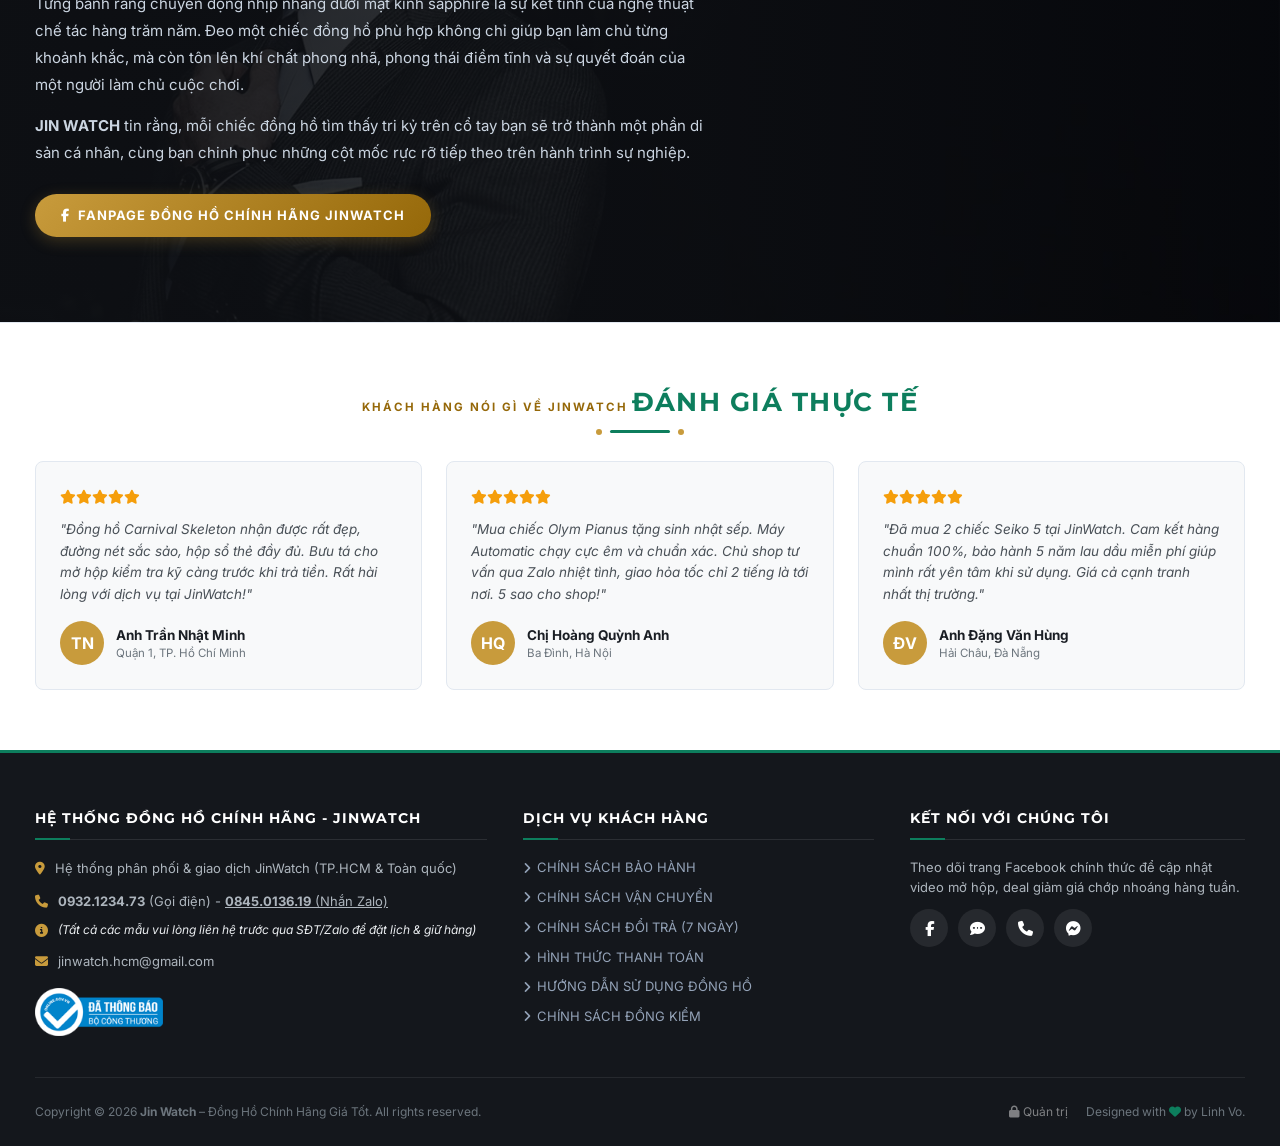
==== commit 70f23b6c: "add 33 new logo" ====
--- a/index.html
+++ b/index.html
@@ -374,36 +374,153 @@
   </section>
 
   <!-- ========================================================
-       6. FEATURED BRANDS STRIP
+       6. FEATURED BRANDS STRIP (33 BRANDS CAROUSEL)
        ======================================================== -->
   <section class="featured-brands-strip">
     <div class="wrapper">
-      <div class="brands-container">
-        <a href="#carnivalSection" class="brand-badge active" onclick="window.scrollToSection('carnivalSection')">
-          <img src="assets/brand-1.png" alt="CARNIVAL" onerror="this.outerHTML='<span>CARNIVAL</span>'">
-        </a>
-        <a href="#alexanderFerrosSection" class="brand-badge"
-          onclick="window.scrollToSection('alexanderFerrosSection')">
-          <img src="assets/brand-2.png" alt="ALEXANDER FERROS" onerror="this.outerHTML='<span>ALEXANDER FERROS</span>'">
-        </a>
-        <a href="#olymPianusSection" class="brand-badge" onclick="window.scrollToSection('olymPianusSection')">
-          <img src="assets/brand-3.png" alt="OLYM PIANUS" onerror="this.outerHTML='<span>OLYM PIANUS</span>'">
-        </a>
-        <a href="#bentleySection" class="brand-badge" onclick="window.scrollToSection('bentleySection')">
-          <img src="assets/brand-4.png" alt="BENTLEY" onerror="this.outerHTML='<span>BENTLEY</span>'">
-        </a>
-        <a href="#seikoSection" class="brand-badge" onclick="window.scrollToSection('seikoSection')">
-          <span>SEIKO</span>
-        </a>
-        <a href="#sunMoonSection" class="brand-badge" onclick="window.scrollToSection('sunMoonSection')">
-          <span>ORIENT</span>
-        </a>
-        <a href="#tissotSection" class="brand-badge" onclick="window.scrollToSection('tissotSection')">
-          <span>TISSOT</span>
-        </a>
-        <a href="#filterSection" class="brand-badge" onclick="window.app.filterCatalog('CITIZEN'); event.preventDefault();">
-          <span>CITIZEN</span>
-        </a>
+      <div class="brand-carousel-wrapper">
+        <button type="button" class="brand-carousel-btn prev" id="brandPrevBtn" onclick="window.scrollBrandCarousel('prev')" aria-label="Thương hiệu trước">
+          <i class="fa-solid fa-chevron-left"></i>
+        </button>
+
+        <div class="brand-carousel-track" id="brandCarouselTrack">
+          <!-- 1. CARNIVAL -->
+          <a href="#carnivalSection" class="brand-carousel-card" onclick="window.selectBrand('CARNIVAL', 'carnivalSection'); return false;" title="CARNIVAL">
+            <img src="assets/33%20LOGO%20brand/Carnival6818_200x100.jpg" alt="CARNIVAL" loading="lazy" onerror="this.outerHTML='<span>CARNIVAL</span>'">
+          </a>
+          <!-- 2. REVUE THOMMEN -->
+          <a href="#filterSection" class="brand-carousel-card" onclick="window.selectBrand('REVUE THOMMEN'); return false;" title="REVUE THOMMEN">
+            <img src="assets/33%20LOGO%20brand/Revue-thommen8140_200x100.jpg" alt="REVUE THOMMEN" loading="lazy" onerror="this.outerHTML='<span>REVUE THOMMEN</span>'">
+          </a>
+          <!-- 3. ARMAND NICOLET -->
+          <a href="#filterSection" class="brand-carousel-card" onclick="window.selectBrand('ARMAND NICOLET'); return false;" title="ARMAND NICOLET">
+            <img src="assets/33%20LOGO%20brand/Armand-nicolet4055_200x100.jpg" alt="ARMAND NICOLET" loading="lazy" onerror="this.outerHTML='<span>ARMAND NICOLET</span>'">
+          </a>
+          <!-- 4. GLYCINE -->
+          <a href="#filterSection" class="brand-carousel-card" onclick="window.selectBrand('GLYCINE'); return false;" title="GLYCINE">
+            <img src="assets/33%20LOGO%20brand/Glycine-400x200.jpg1609_200x100.jpg" alt="GLYCINE" loading="lazy" onerror="this.outerHTML='<span>GLYCINE</span>'">
+          </a>
+          <!-- 5. OGIVAL -->
+          <a href="#filterSection" class="brand-carousel-card" onclick="window.selectBrand('OGIVAL'); return false;" title="OGIVAL">
+            <img src="assets/33%20LOGO%20brand/Ogival1983_200x100.jpg" alt="OGIVAL" loading="lazy" onerror="this.outerHTML='<span>OGIVAL</span>'">
+          </a>
+          <!-- 6. CERTINA -->
+          <a href="#filterSection" class="brand-carousel-card" onclick="window.selectBrand('CERTINA'); return false;" title="CERTINA">
+            <img src="assets/33%20LOGO%20brand/Certina1709_200x100.jpg" alt="CERTINA" loading="lazy" onerror="this.outerHTML='<span>CERTINA</span>'">
+          </a>
+          <!-- 7. OLYM PIANUS -->
+          <a href="#olymPianusSection" class="brand-carousel-card" onclick="window.selectBrand('OLYM PIANUS', 'olymPianusSection'); return false;" title="OLYM PIANUS">
+            <img src="assets/33%20LOGO%20brand/olym-pianus-logo-png_seeklogo-483048.png" alt="OLYM PIANUS" loading="lazy" onerror="this.outerHTML='<span>OLYM PIANUS</span>'">
+          </a>
+          <!-- 8. ALEXANDER FERROS -->
+          <a href="#alexanderFerrosSection" class="brand-carousel-card" onclick="window.selectBrand('ALEXANDER FERROS', 'alexanderFerrosSection'); return false;" title="ALEXANDER FERROS">
+            <img src="assets/33%20LOGO%20brand/Alexander-ferros_200x100.png" alt="ALEXANDER FERROS" loading="lazy" onerror="this.outerHTML='<span>ALEXANDER FERROS</span>'">
+          </a>
+          <!-- 9. BENTLEY -->
+          <a href="#bentleySection" class="brand-carousel-card" onclick="window.selectBrand('BENTLEY', 'bentleySection'); return false;" title="BENTLEY">
+            <img src="assets/33%20LOGO%20brand/Bentley8616_200x100.jpg" alt="BENTLEY" loading="lazy" onerror="this.outerHTML='<span>BENTLEY</span>'">
+          </a>
+          <!-- 10. SEIKO -->
+          <a href="#seikoSection" class="brand-carousel-card" onclick="window.selectBrand('SEIKO', 'seikoSection'); return false;" title="SEIKO">
+            <img src="assets/33%20LOGO%20brand/Seiko8438_200x100.jpg" alt="SEIKO" loading="lazy" onerror="this.outerHTML='<span>SEIKO</span>'">
+          </a>
+          <!-- 11. CITIZEN -->
+          <a href="#filterSection" class="brand-carousel-card" onclick="window.selectBrand('CITIZEN'); return false;" title="CITIZEN">
+            <img src="assets/33%20LOGO%20brand/citizen9476_200x100.jpg" alt="CITIZEN" loading="lazy" onerror="this.outerHTML='<span>CITIZEN</span>'">
+          </a>
+          <!-- 12. ORIENT -->
+          <a href="#sunMoonSection" class="brand-carousel-card" onclick="window.selectBrand('ORIENT', 'sunMoonSection'); return false;" title="ORIENT">
+            <img src="assets/33%20LOGO%20brand/Orient5940_200x100.jpg" alt="ORIENT" loading="lazy" onerror="this.outerHTML='<span>ORIENT</span>'">
+          </a>
+          <!-- 13. TISSOT -->
+          <a href="#tissotSection" class="brand-carousel-card" onclick="window.selectBrand('TISSOT', 'tissotSection'); return false;" title="TISSOT">
+            <img src="assets/33%20LOGO%20brand/Tssot7399_200x100.jpg" alt="TISSOT" loading="lazy" onerror="this.outerHTML='<span>TISSOT</span>'">
+          </a>
+          <!-- 14. MOVADO -->
+          <a href="#filterSection" class="brand-carousel-card" onclick="window.selectBrand('MOVADO'); return false;" title="MOVADO">
+            <img src="assets/33%20LOGO%20brand/movado5106_200x100.jpg" alt="MOVADO" loading="lazy" onerror="this.outerHTML='<span>MOVADO</span>'">
+          </a>
+          <!-- 15. SALVATORE FERRAGAMO -->
+          <a href="#filterSection" class="brand-carousel-card" onclick="window.selectBrand('SALVATORE FERRAGAMO'); return false;" title="SALVATORE FERRAGAMO">
+            <img src="assets/33%20LOGO%20brand/Salvatore-ferragamo1086_200x100.jpg" alt="SALVATORE FERRAGAMO" loading="lazy" onerror="this.outerHTML='<span>SALVATORE FERRAGAMO</span>'">
+          </a>
+          <!-- 16. LONGINES -->
+          <a href="#filterSection" class="brand-carousel-card" onclick="window.selectBrand('LONGINES'); return false;" title="LONGINES">
+            <img src="assets/33%20LOGO%20brand/Longines9053_200x100.jpg" alt="LONGINES" loading="lazy" onerror="this.outerHTML='<span>LONGINES</span>'">
+          </a>
+          <!-- 17. FREDERIQUE CONSTANT -->
+          <a href="#filterSection" class="brand-carousel-card" onclick="window.selectBrand('FREDERIQUE CONSTANT'); return false;" title="FREDERIQUE CONSTANT">
+            <img src="assets/33%20LOGO%20brand/Frederique-constant2064_200x100.jpg" alt="FREDERIQUE CONSTANT" loading="lazy" onerror="this.outerHTML='<span>FREDERIQUE CONSTANT</span>'">
+          </a>
+          <!-- 18. OMEGA -->
+          <a href="#filterSection" class="brand-carousel-card" onclick="window.selectBrand('OMEGA'); return false;" title="OMEGA">
+            <img src="assets/33%20LOGO%20brand/Omega3960_200x100.jpg" alt="OMEGA" loading="lazy" onerror="this.outerHTML='<span>OMEGA</span>'">
+          </a>
+          <!-- 19. MAURICE LACROIX -->
+          <a href="#filterSection" class="brand-carousel-card" onclick="window.selectBrand('MAURICE LACROIX'); return false;" title="MAURICE LACROIX">
+            <img src="assets/33%20LOGO%20brand/Maurice-lacroix0183_200x100.jpg" alt="MAURICE LACROIX" loading="lazy" onerror="this.outerHTML='<span>MAURICE LACROIX</span>'">
+          </a>
+          <!-- 20. MIDO -->
+          <a href="#filterSection" class="brand-carousel-card" onclick="window.selectBrand('MIDO'); return false;" title="MIDO">
+            <img src="assets/33%20LOGO%20brand/Mido3638_200x100.jpg" alt="MIDO" loading="lazy" onerror="this.outerHTML='<span>MIDO</span>'">
+          </a>
+          <!-- 21. BULOVA -->
+          <a href="#filterSection" class="brand-carousel-card" onclick="window.selectBrand('BULOVA'); return false;" title="BULOVA">
+            <img src="assets/33%20LOGO%20brand/Bulova9694_200x100.jpg" alt="BULOVA" loading="lazy" onerror="this.outerHTML='<span>BULOVA</span>'">
+          </a>
+          <!-- 22. HAMILTON -->
+          <a href="#filterSection" class="brand-carousel-card" onclick="window.selectBrand('HAMILTON'); return false;" title="HAMILTON">
+            <img src="assets/33%20LOGO%20brand/Hamilton8889_200x100.jpg" alt="HAMILTON" loading="lazy" onerror="this.outerHTML='<span>HAMILTON</span>'">
+          </a>
+          <!-- 23. EDOX -->
+          <a href="#filterSection" class="brand-carousel-card" onclick="window.selectBrand('EDOX'); return false;" title="EDOX">
+            <img src="assets/33%20LOGO%20brand/Edox1924_200x100.jpg" alt="EDOX" loading="lazy" onerror="this.outerHTML='<span>EDOX</span>'">
+          </a>
+          <!-- 24. ORIS -->
+          <a href="#filterSection" class="brand-carousel-card" onclick="window.selectBrand('ORIS'); return false;" title="ORIS">
+            <img src="assets/33%20LOGO%20brand/Oris0847_200x100.jpg" alt="ORIS" loading="lazy" onerror="this.outerHTML='<span>ORIS</span>'">
+          </a>
+          <!-- 25. RAYMOND WEIL -->
+          <a href="#filterSection" class="brand-carousel-card" onclick="window.selectBrand('RAYMOND WEIL'); return false;" title="RAYMOND WEIL">
+            <img src="assets/33%20LOGO%20brand/raymond-weil2657_200x100.jpg" alt="RAYMOND WEIL" loading="lazy" onerror="this.outerHTML='<span>RAYMOND WEIL</span>'">
+          </a>
+          <!-- 26. BAUME & MERCIER -->
+          <a href="#filterSection" class="brand-carousel-card" onclick="window.selectBrand('BAUME & MERCIER'); return false;" title="BAUME & MERCIER">
+            <img src="assets/33%20LOGO%20brand/Baume-&-mercier-watch4538_200x100.jpg" alt="BAUME & MERCIER" loading="lazy" onerror="this.outerHTML='<span>BAUME & MERCIER</span>'">
+          </a>
+          <!-- 27. MONTBLANC -->
+          <a href="#filterSection" class="brand-carousel-card" onclick="window.selectBrand('MONTBLANC'); return false;" title="MONTBLANC">
+            <img src="assets/33%20LOGO%20brand/Montblanc3407_200x100.jpg" alt="MONTBLANC" loading="lazy" onerror="this.outerHTML='<span>MONTBLANC</span>'">
+          </a>
+          <!-- 28. GEVRIL -->
+          <a href="#filterSection" class="brand-carousel-card" onclick="window.selectBrand('GEVRIL'); return false;" title="GEVRIL">
+            <img src="assets/33%20LOGO%20brand/Gevril8201_200x100.jpg" alt="GEVRIL" loading="lazy" onerror="this.outerHTML='<span>GEVRIL</span>'">
+          </a>
+          <!-- 29. ETERNA -->
+          <a href="#filterSection" class="brand-carousel-card" onclick="window.selectBrand('ETERNA'); return false;" title="ETERNA">
+            <img src="assets/33%20LOGO%20brand/Eterna-hungwatch5843_200x100.jpg" alt="ETERNA" loading="lazy" onerror="this.outerHTML='<span>ETERNA</span>'">
+          </a>
+          <!-- 30. VERSACE -->
+          <a href="#filterSection" class="brand-carousel-card" onclick="window.selectBrand('VERSACE'); return false;" title="VERSACE">
+            <img src="assets/33%20LOGO%20brand/Versace3477_200x100.jpg" alt="VERSACE" loading="lazy" onerror="this.outerHTML='<span>VERSACE</span>'">
+          </a>
+          <!-- 31. GUCCI -->
+          <a href="#filterSection" class="brand-carousel-card" onclick="window.selectBrand('GUCCI'); return false;" title="GUCCI">
+            <img src="assets/33%20LOGO%20brand/Gucci9415_200x100.jpg" alt="GUCCI" loading="lazy" onerror="this.outerHTML='<span>GUCCI</span>'">
+          </a>
+          <!-- 32. CALVIN KLEIN -->
+          <a href="#filterSection" class="brand-carousel-card" onclick="window.selectBrand('CALVIN KLEIN'); return false;" title="CALVIN KLEIN">
+            <img src="assets/33%20LOGO%20brand/Calvin-klein6023_200x100.jpg" alt="CALVIN KLEIN" loading="lazy" onerror="this.outerHTML='<span>CALVIN KLEIN</span>'">
+          </a>
+          <!-- 33. FOSSIL -->
+          <a href="#filterSection" class="brand-carousel-card" onclick="window.selectBrand('FOSSIL'); return false;" title="FOSSIL">
+            <img src="assets/33%20LOGO%20brand/Fossil6889_200x100.jpg" alt="FOSSIL" loading="lazy" onerror="this.outerHTML='<span>FOSSIL</span>'">
+          </a>
+        </div>
+
+        <button type="button" class="brand-carousel-btn next" id="brandNextBtn" onclick="window.scrollBrandCarousel('next')" aria-label="Thương hiệu tiếp theo">
+          <i class="fa-solid fa-chevron-right"></i>
+        </button>
       </div>
     </div>
   </section>
--- a/css/style.css
+++ b/css/style.css
@@ -938,14 +938,135 @@
 }
 
 /* ========================================================
-   FEATURED BRANDS STRIP
+   FEATURED BRANDS STRIP (33 BRANDS CAROUSEL)
    ======================================================== */
 .featured-brands-strip {
-  padding: 28px 0;
+  padding: 16px 0;
   background: #ffffff;
-  border-bottom: 1px solid var(--color-border);
-}
-
+  border-top: 1px solid #edf2f7;
+  border-bottom: 1px solid #e2e8f0;
+}
+
+.brand-carousel-wrapper {
+  position: relative;
+  width: 100%;
+  display: flex;
+  align-items: center;
+}
+
+.brand-carousel-track {
+  display: flex;
+  align-items: center;
+  width: 100%;
+  overflow-x: auto;
+  scroll-behavior: smooth;
+  scroll-snap-type: x mandatory;
+  scrollbar-width: none;
+  -ms-overflow-style: none;
+  border: 1px solid #edf2f7;
+  border-radius: 4px;
+  background: #ffffff;
+  -webkit-overflow-scrolling: touch;
+}
+
+.brand-carousel-track::-webkit-scrollbar {
+  display: none;
+}
+
+.brand-carousel-card {
+  flex: 0 0 calc(100% / 6);
+  scroll-snap-align: start;
+  scroll-snap-stop: normal;
+  height: 72px;
+  display: flex;
+  align-items: center;
+  justify-content: center;
+  padding: 10px 16px;
+  border-right: 1px solid #edf2f7;
+  background: #ffffff;
+  text-decoration: none;
+  cursor: pointer;
+  transition: background 0.2s ease, transform 0.2s ease;
+  box-sizing: border-box;
+}
+
+.brand-carousel-card:last-child {
+  border-right: none;
+}
+
+.brand-carousel-card:hover {
+  background: #fafafa;
+}
+
+.brand-carousel-card img {
+  max-height: 48px;
+  max-width: 86%;
+  object-fit: contain;
+  transition: transform 0.25s ease;
+  display: block;
+}
+
+.brand-carousel-card:hover img {
+  transform: scale(1.05);
+}
+
+.brand-carousel-card span {
+  font-size: 13px;
+  font-weight: 700;
+  color: #1e293b;
+  letter-spacing: 0.5px;
+}
+
+.brand-carousel-btn {
+  position: absolute;
+  top: 50%;
+  transform: translateY(-50%);
+  width: 36px;
+  height: 36px;
+  border-radius: 50%;
+  background: rgba(255, 255, 255, 0.95);
+  backdrop-filter: blur(4px);
+  border: 1px solid #e2e8f0;
+  box-shadow: 0 2px 8px rgba(0, 0, 0, 0.12);
+  color: #64748b;
+  font-size: 13px;
+  display: flex;
+  align-items: center;
+  justify-content: center;
+  cursor: pointer;
+  z-index: 10;
+  transition: all 0.2s ease;
+  padding: 0;
+}
+
+.brand-carousel-btn:hover {
+  background: #ffffff;
+  color: #1e293b;
+  border-color: #cbd5e1;
+  box-shadow: 0 4px 14px rgba(0, 0, 0, 0.18);
+  transform: translateY(-50%) scale(1.06);
+}
+
+.brand-carousel-btn:active {
+  transform: translateY(-50%) scale(0.95);
+}
+
+.brand-carousel-btn.prev {
+  left: 8px;
+}
+
+.brand-carousel-btn.next {
+  right: 8px;
+}
+
+@media (max-width: 1199px) {
+  .brand-carousel-card {
+    flex: 0 0 calc(100% / 4);
+    height: 66px;
+  }
+}
+
+/* Fallback legacy badge support */
 .brands-container {
   display: flex;
   align-items: center;
@@ -955,11 +1076,6 @@
   padding: 4px 0;
   scrollbar-width: none;
 }
-
-.brands-container::-webkit-scrollbar {
-  display: none;
-}
-
 .brand-badge {
   flex: 0 0 auto;
   display: flex;
@@ -973,26 +1089,6 @@
   transition: var(--transition);
   cursor: pointer;
   text-decoration: none;
-}
-
-.brand-badge:hover,
-.brand-badge.active {
-  border-color: var(--color-primary);
-  box-shadow: 0 4px 12px rgba(214, 17, 20, 0.1);
-  transform: translateY(-2px);
-}
-
-.brand-badge img {
-  max-height: 34px;
-  max-width: 110px;
-  object-fit: contain;
-}
-
-.brand-badge span {
-  font-size: 13px;
-  font-weight: 700;
-  letter-spacing: 1px;
-  color: #333;
 }
 
 /* ========================================================
@@ -3336,10 +3432,47 @@
   }
 
   /* ---------------------------------------------
-     G. FEATURED BRANDS STRIP (SWIPEABLE)
+     G. FEATURED BRANDS STRIP (33 BRANDS CAROUSEL)
      --------------------------------------------- */
   .featured-brands-strip {
-    padding: 14px 0;
+    padding: 12px 0;
+  }
+
+  .brand-carousel-card {
+    flex: 0 0 calc(100% / 3);
+    height: 58px;
+    padding: 8px 10px;
+  }
+
+  .brand-carousel-card img {
+    max-height: 38px;
+    max-width: 90%;
+  }
+
+  .brand-carousel-btn {
+    width: 30px;
+    height: 30px;
+    font-size: 11px;
+    box-shadow: 0 2px 6px rgba(0, 0, 0, 0.16);
+  }
+
+  .brand-carousel-btn.prev {
+    left: 4px;
+  }
+
+  .brand-carousel-btn.next {
+    right: 4px;
+  }
+
+  @media (max-width: 480px) {
+    .brand-carousel-card {
+      flex: 0 0 calc(100% / 2.3);
+      height: 52px;
+      padding: 6px 8px;
+    }
+    .brand-carousel-card img {
+      max-height: 34px;
+    }
   }
 
   .brands-container {
